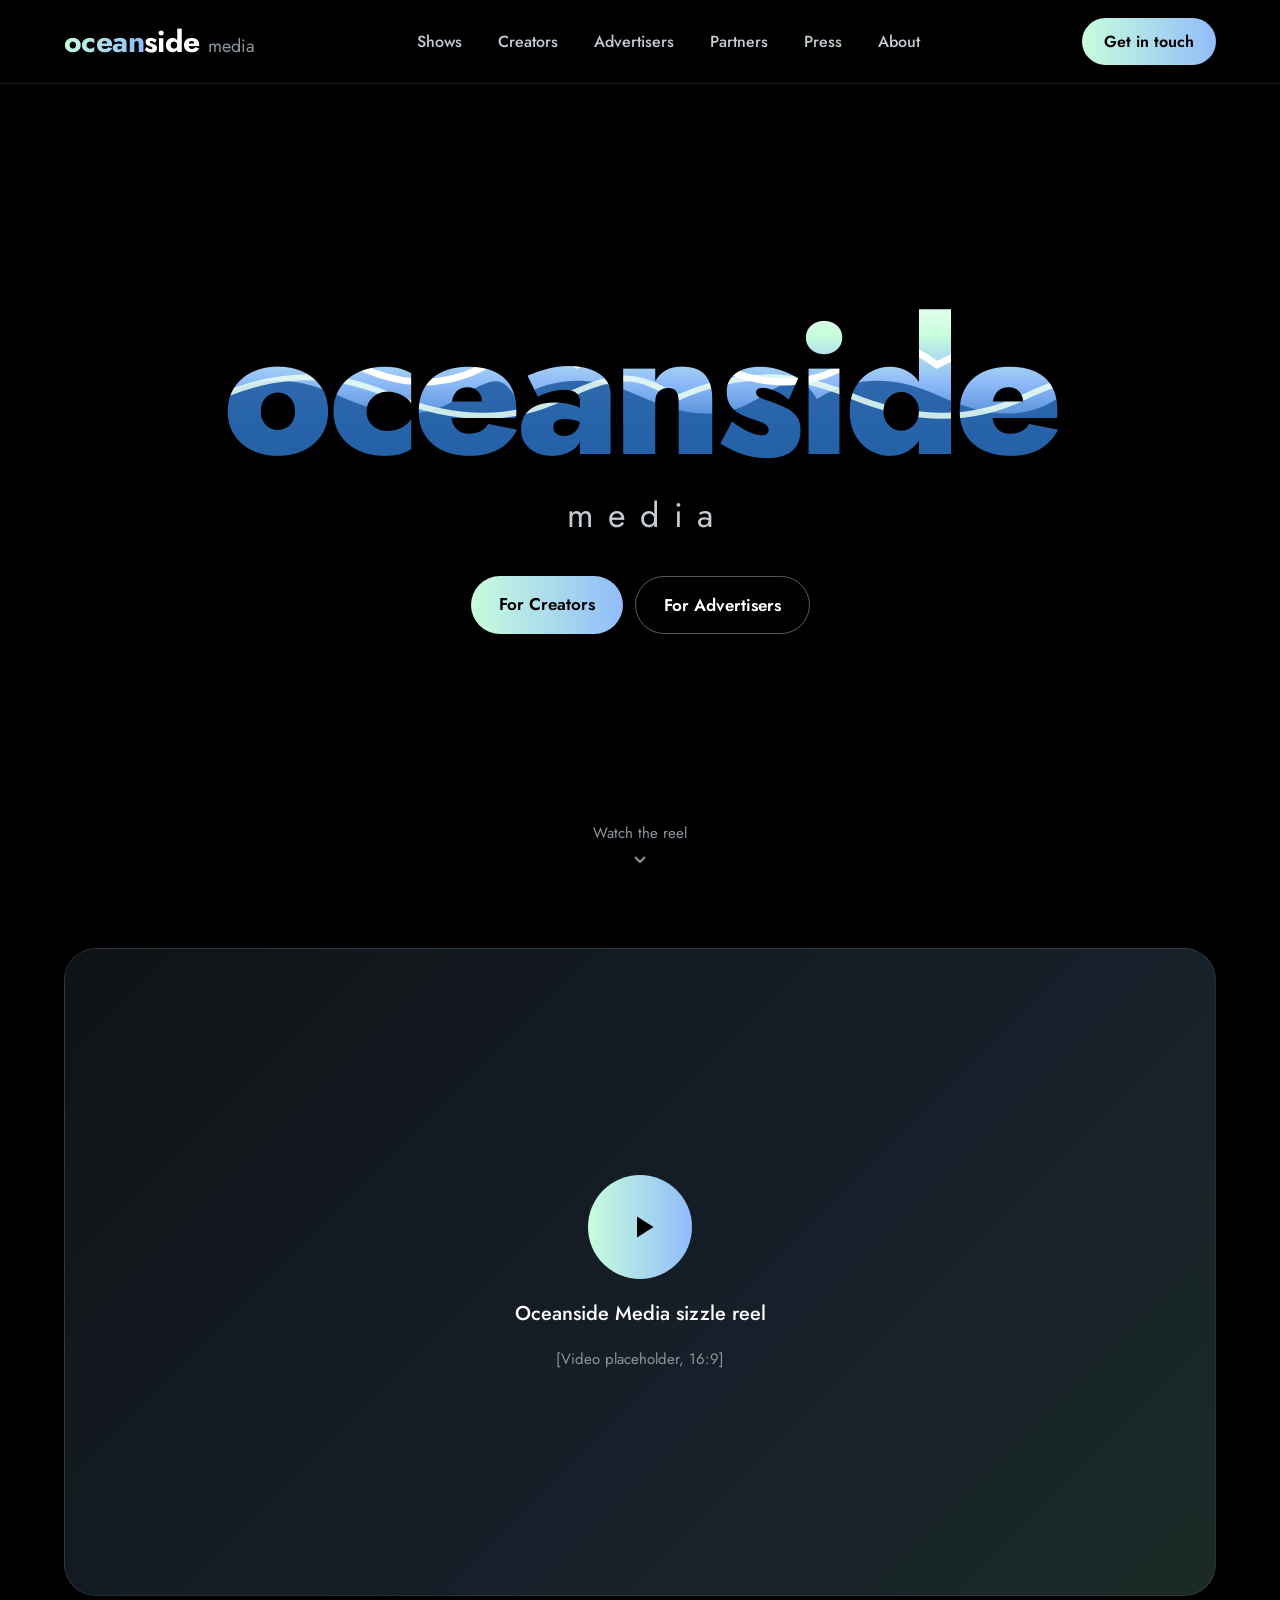
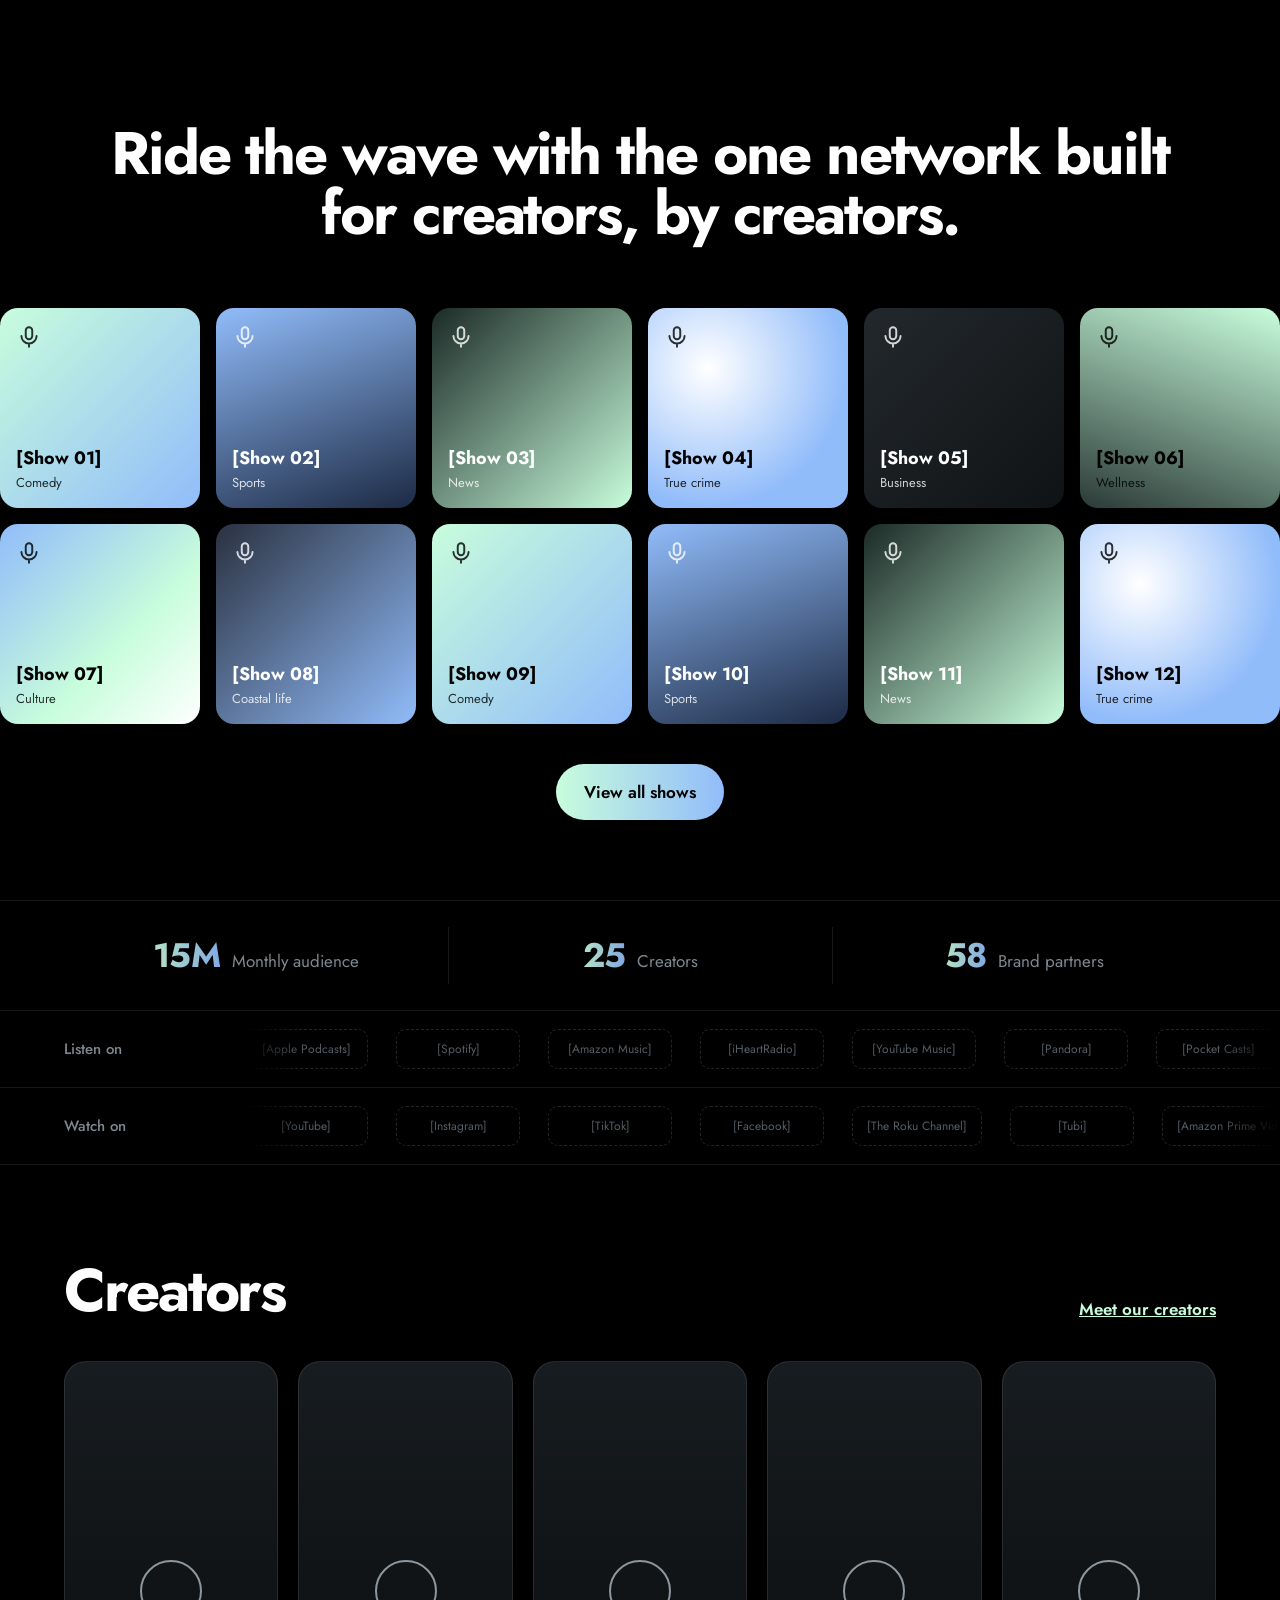
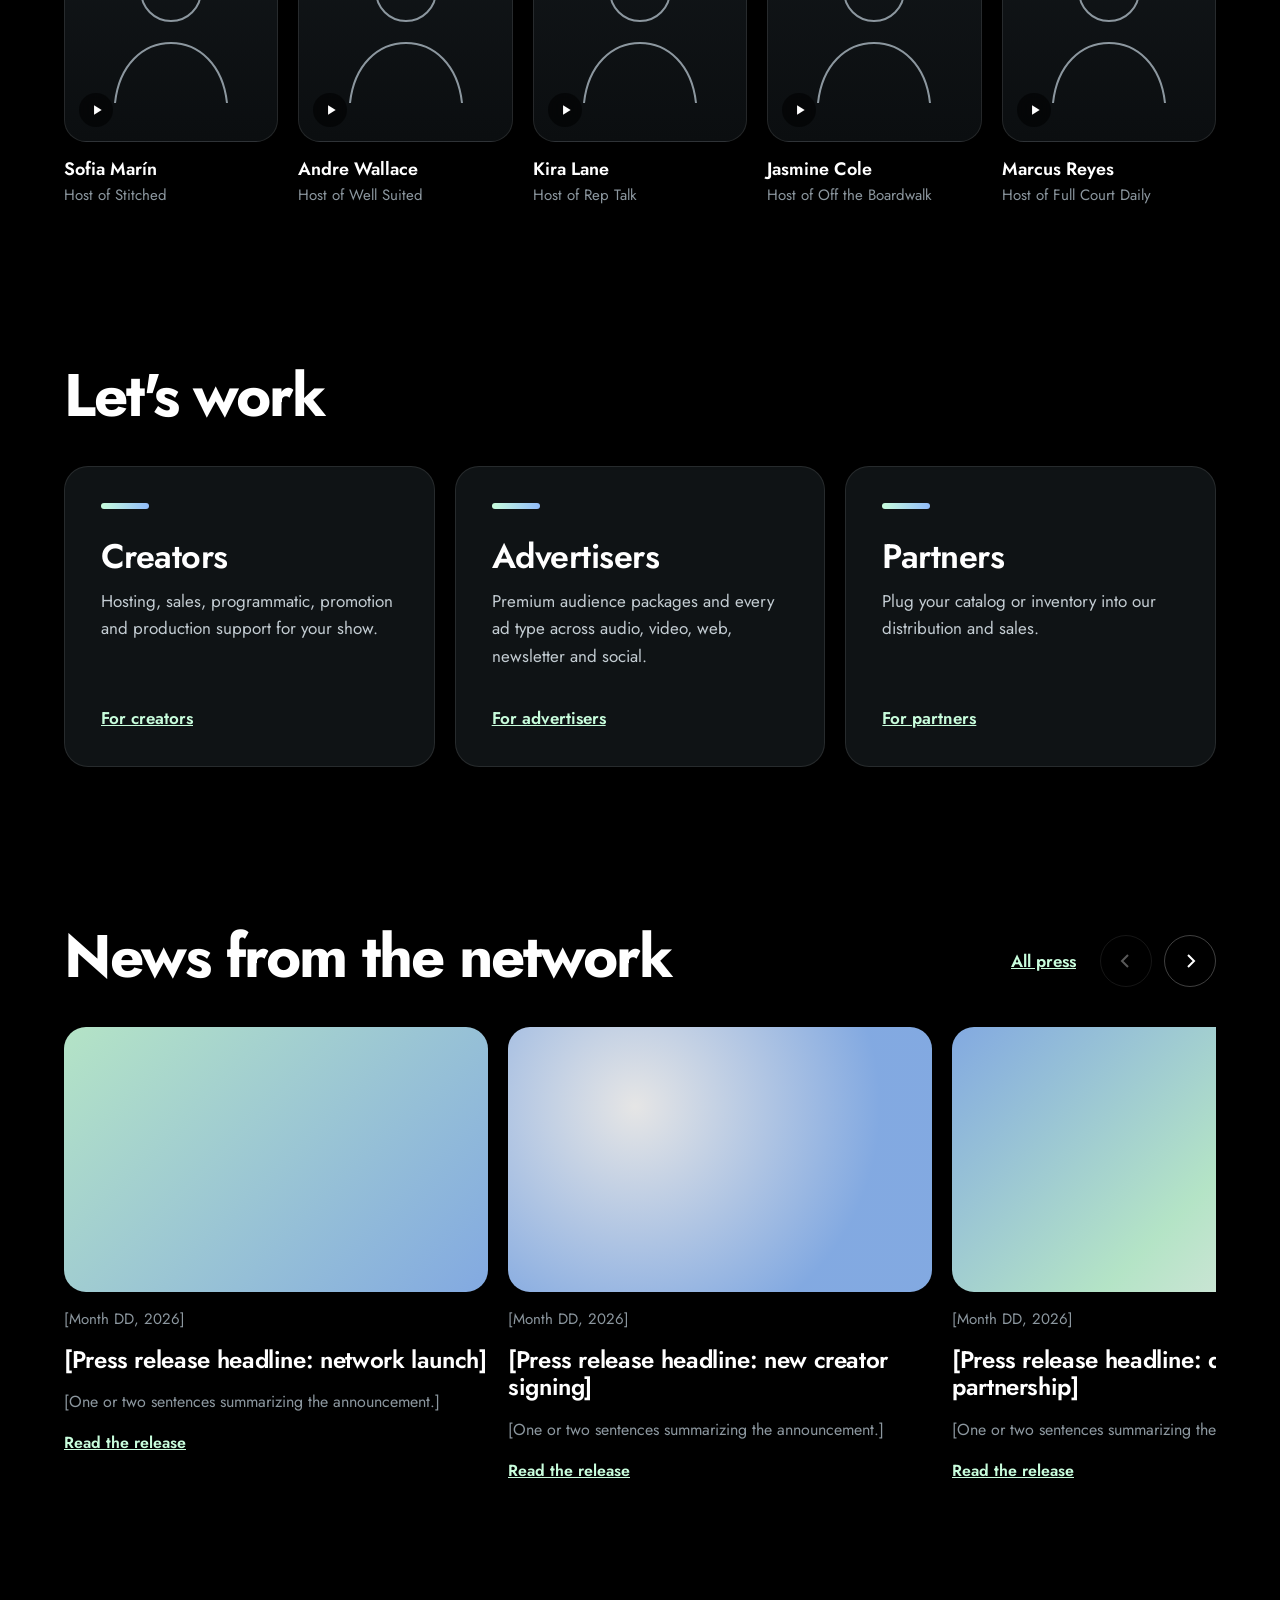
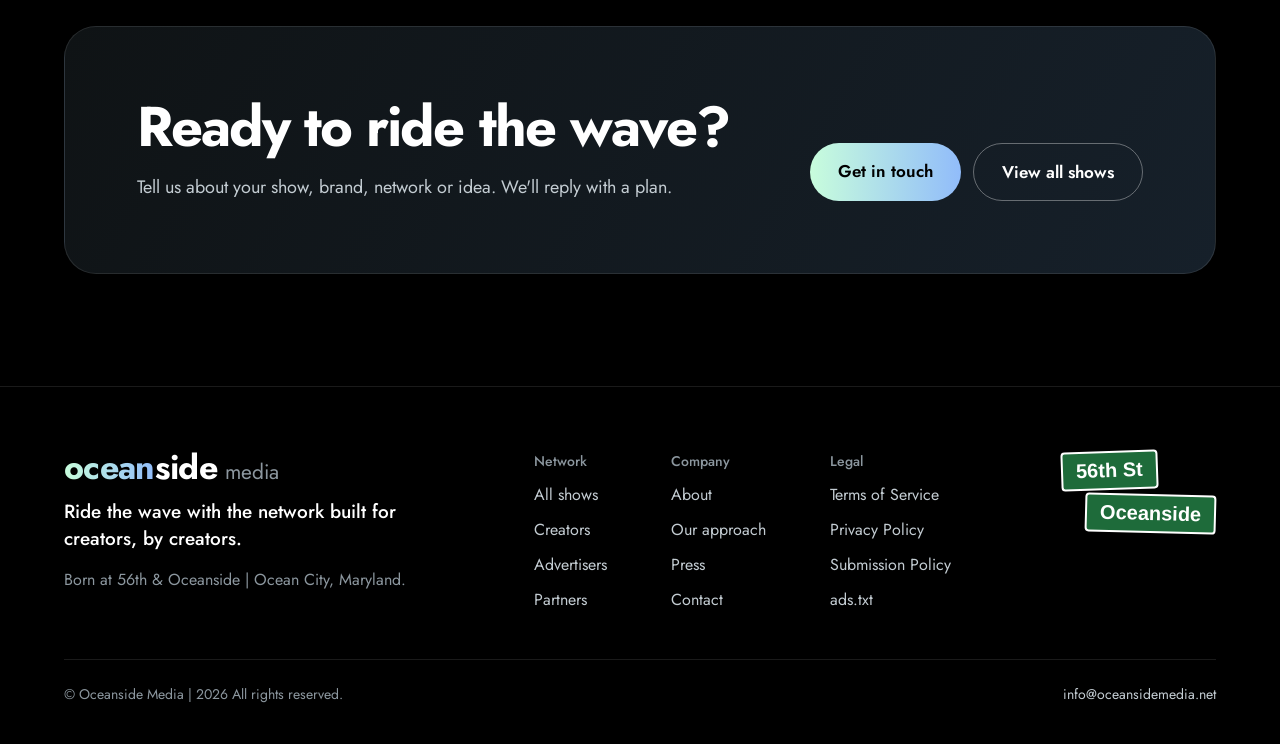
==== index.html @ 94417718 "Update index.html" ====
<!doctype html>
<html lang="en">
<head>
<meta charset="utf-8">
<meta name="viewport" content="width=device-width, initial-scale=1, viewport-fit=cover">
<title>Oceanside Media</title>
<meta name="description" content="Ride the wave with the network built for creators, by creators. Podcast and video hosting, monetization, distribution and advertising.">
<meta property="og:title" content="Oceanside Media">
<meta property="og:description" content="Ride the wave with the network built for creators, by creators. Podcast and video hosting, monetization, distribution and advertising.">
<meta property="og:type" content="website">
<meta name="theme-color" content="#000000">
<link rel="icon" href="favicon.ico" sizes="any">
<link rel="icon" href="favicon.svg" type="image/svg+xml">
<link rel="apple-touch-icon" href="apple-touch-icon.png">
<link rel="preconnect" href="https://fonts.googleapis.com">
<link rel="preconnect" href="https://fonts.gstatic.com" crossorigin>
<link rel="stylesheet" href="https://fonts.googleapis.com/css2?family=Jost:wght@400;500;600;700;800&amp;display=swap">
<link rel="stylesheet" href="styles.css">
</head>
<body>
<div class="page">
<header class="navbar" style="height: 84px; flex-shrink: 0; box-sizing: border-box; padding: 0 64px; display: flex; align-items: center; justify-content: space-between; border-bottom: 1px solid rgba(255,255,255,0.10); background: #000000;">
<a href="index.html" aria-label="Oceanside Media home" style="text-decoration: none; display: inline-flex; align-items: baseline; font-family: 'Jost', 'Futura', 'Century Gothic', 'Avenir Next', sans-serif; font-weight: 700; font-size: 30px; letter-spacing: -0.02em; line-height: 1;"><span style="background: linear-gradient(90deg, #C8FDDC, #91BCFA); -webkit-background-clip: text; background-clip: text; color: transparent;">ocean</span><span style="color: #FFFFFF;">side</span><span style="font-weight: 400; color: #8C979F; margin-left: 8px; font-size: 18px; letter-spacing: 0;">media</span></a>
<nav aria-label="Main" class="navlinks" style="display: flex; align-items: center; gap: 4px;">
<a href="shows.html" style="color: #C3CCD2; background: transparent; text-decoration: none; font-size: 16px; font-weight: 500; padding: 10px 16px; border-radius: 999px;">Shows</a>
<a href="creators.html" style="color: #C3CCD2; background: transparent; text-decoration: none; font-size: 16px; font-weight: 500; padding: 10px 16px; border-radius: 999px;">Creators</a>
<a href="advertisers.html" style="color: #C3CCD2; background: transparent; text-decoration: none; font-size: 16px; font-weight: 500; padding: 10px 16px; border-radius: 999px;">Advertisers</a>
<a href="partners.html" style="color: #C3CCD2; background: transparent; text-decoration: none; font-size: 16px; font-weight: 500; padding: 10px 16px; border-radius: 999px;">Partners</a>
<a href="press.html" style="color: #C3CCD2; background: transparent; text-decoration: none; font-size: 16px; font-weight: 500; padding: 10px 16px; border-radius: 999px;">Press</a>
<a href="about.html" style="color: #C3CCD2; background: transparent; text-decoration: none; font-size: 16px; font-weight: 500; padding: 10px 16px; border-radius: 999px;">About</a>
</nav>
<a href="contact.html" style="background: linear-gradient(90deg, #C8FDDC, #91BCFA); color: #000000; text-decoration: none; font-weight: 600; font-size: 16px; padding: 12px 22px; border-radius: 999px;">Get in touch</a>
</header>
<section class="hero s" style="height: 816px; box-sizing: border-box; padding: 0 64px 48px; display: flex; flex-direction: column; align-items: center; justify-content: center; gap: 44px; text-align: center; position: relative; overflow: hidden; flex-shrink: 0; background: #000000;">
<h1 class="h1c" style="margin: 0; display: flex; flex-direction: column; align-items: center; gap: 12px; font-family: 'Jost', 'Futura', 'Century Gothic', 'Avenir Next', sans-serif; line-height: 0.9;">
<span class="wm-wrap"><span class="wm-fill" aria-hidden="true"></span><video class="wm-video" src="waves.mp4" autoplay muted loop playsinline aria-hidden="true"></video><span class="heromark wm-knock" style="font-weight: 800; font-size: 210px; letter-spacing: -0.035em; line-height: 0.95; padding: 0 0.03em 0.06em;">oceanside</span></span>
<span class="herosub" style="font-weight: 400; font-size: 34px; letter-spacing: 0.42em; color: #C3CCD2; margin-right: -0.42em;">media</span></h1>
<div style="display: flex; gap: 12px; flex-wrap: wrap; justify-content: center;"><a href="creators.html" style="background: linear-gradient(90deg, #C8FDDC, #91BCFA); color: #000000; text-decoration: none; font-weight: 600; font-size: 17px; padding: 16px 28px; border-radius: 999px; display: inline-block;">For Creators</a><a href="advertisers.html" style="background: transparent; color: #FFFFFF; border: 1px solid rgba(255,255,255,0.35); text-decoration: none; font-weight: 600; font-size: 17px; padding: 16px 28px; border-radius: 999px; display: inline-block;">For Advertisers</a></div>
<a href="#reel" style="position: absolute; bottom: 32px; left: 50%; transform: translateX(-50%); color: #8C979F; text-decoration: none; font-size: 15px; display: flex; flex-direction: column; align-items: center; gap: 6px;">Watch the reel<svg width="18" height="18" viewBox="0 0 18 18" fill="none" aria-hidden="true"><path d="M4 7l5 5 5-5" stroke="currentColor" stroke-width="2"></path></svg></a>
</section>
<section class="s" id="reel" style="padding: 48px 64px 96px; flex-shrink: 0;">
<div aria-label="Sizzle reel video placeholder" style="aspect-ratio: 16 / 9; border-radius: 32px; background: linear-gradient(135deg, #0F1315, #16202A 60%, #1B2A26); border: 1px solid rgba(255,255,255,0.10); display: flex; flex-direction: column; align-items: center; justify-content: center; gap: 20px; position: relative; overflow: hidden;">
<div style="width: 104px; height: 104px; border-radius: 50%; background: linear-gradient(90deg, #C8FDDC, #91BCFA); display: flex; align-items: center; justify-content: center; padding-left: 6px; box-sizing: border-box;"><svg width="36" height="36" viewBox="0 0 24 24" aria-hidden="true"><path d="M8 5v14l11-7z" fill="#000000"></path></svg></div>
<span style="font-size: 20px; font-weight: 500; color: #FFFFFF;">Oceanside Media sizzle reel</span><span style="font-size: 15px; color: #8C979F;">[Video placeholder, 16:9]</span>
<video id="reel-video" src="sizzle.mp4" poster="sizzle-poster.jpg" controls playsinline preload="metadata" aria-label="Oceanside Media sizzle reel" style="position: absolute; inset: 0; width: 100%; height: 100%; object-fit: cover; background: #000000; opacity: 0; pointer-events: none; transition: opacity .4s ease;"></video></div></section>
<section class="s" style="padding: 32px 64px 64px; display: flex; flex-direction: column; gap: 48px; flex-shrink: 0;">
<div style="display: flex; justify-content: center; text-align: center;"><h2 class="h2c" style="margin: 0; font-family: 'Jost', 'Futura', 'Century Gothic', 'Avenir Next', sans-serif; font-weight: 700; font-size: 60px; line-height: 1; letter-spacing: -0.035em; color: #FFFFFF; max-width: 1100px;">Ride the wave with the one network built for creators, by creators.</h2></div>
</section>
<section class="s" style="padding: 0 0 80px; flex-shrink: 0; display: flex; flex-direction: column; gap: 40px;">
<div aria-label="Podcast artwork from shows on the network (placeholders)" style="display: flex; flex-direction: column; gap: 16px;"><div class="om-marquee" style="overflow: hidden;"><div class="om-track" style="display: flex; width: max-content;"><div style="display: flex;"><div style="width: 200px; height: 200px; flex-shrink: 0; margin-right: 16px; border-radius: 18px; background: linear-gradient(135deg, #C8FDDC, #91BCFA); display: flex; flex-direction: column; justify-content: space-between; padding: 16px; box-sizing: border-box; color: #000000;"><div style="opacity: 0.8;"><svg width="26" height="26" viewBox="0 0 24 24" fill="none" aria-hidden="true"><rect x="9" y="3" width="6" height="11" rx="3" stroke="currentColor" stroke-width="1.8"></rect><path d="M5 11a7 7 0 0 0 14 0M12 18v3" stroke="currentColor" stroke-width="1.8" stroke-linecap="round"></path></svg></div><div style="display: flex; flex-direction: column; gap: 2px;"><span style="font-weight: 700; font-size: 18px;">[Show 01]</span><span style="font-size: 13px; opacity: 0.8;">Comedy</span></div></div><div style="width: 200px; height: 200px; flex-shrink: 0; margin-right: 16px; border-radius: 18px; background: linear-gradient(160deg, #91BCFA, #1C2A44); display: flex; flex-direction: column; justify-content: space-between; padding: 16px; box-sizing: border-box; color: #FFFFFF;"><div style="opacity: 0.8;"><svg width="26" height="26" viewBox="0 0 24 24" fill="none" aria-hidden="true"><rect x="9" y="3" width="6" height="11" rx="3" stroke="currentColor" stroke-width="1.8"></rect><path d="M5 11a7 7 0 0 0 14 0M12 18v3" stroke="currentColor" stroke-width="1.8" stroke-linecap="round"></path></svg></div><div style="display: flex; flex-direction: column; gap: 2px;"><span style="font-weight: 700; font-size: 18px;">[Show 02]</span><span style="font-size: 13px; opacity: 0.8;">Sports</span></div></div><div style="width: 200px; height: 200px; flex-shrink: 0; margin-right: 16px; border-radius: 18px; background: linear-gradient(135deg, #1B2A26, #C8FDDC); display: flex; flex-direction: column; justify-content: space-between; padding: 16px; box-sizing: border-box; color: #FFFFFF;"><div style="opacity: 0.8;"><svg width="26" height="26" viewBox="0 0 24 24" fill="none" aria-hidden="true"><rect x="9" y="3" width="6" height="11" rx="3" stroke="currentColor" stroke-width="1.8"></rect><path d="M5 11a7 7 0 0 0 14 0M12 18v3" stroke="currentColor" stroke-width="1.8" stroke-linecap="round"></path></svg></div><div style="display: flex; flex-direction: column; gap: 2px;"><span style="font-weight: 700; font-size: 18px;">[Show 03]</span><span style="font-size: 13px; opacity: 0.8;">News</span></div></div><div style="width: 200px; height: 200px; flex-shrink: 0; margin-right: 16px; border-radius: 18px; background: radial-gradient(circle at 30% 30%, #FFFFFF, #91BCFA 70%); display: flex; flex-direction: column; justify-content: space-between; padding: 16px; box-sizing: border-box; color: #000000;"><div style="opacity: 0.8;"><svg width="26" height="26" viewBox="0 0 24 24" fill="none" aria-hidden="true"><rect x="9" y="3" width="6" height="11" rx="3" stroke="currentColor" stroke-width="1.8"></rect><path d="M5 11a7 7 0 0 0 14 0M12 18v3" stroke="currentColor" stroke-width="1.8" stroke-linecap="round"></path></svg></div><div style="display: flex; flex-direction: column; gap: 2px;"><span style="font-weight: 700; font-size: 18px;">[Show 04]</span><span style="font-size: 13px; opacity: 0.8;">True crime</span></div></div><div style="width: 200px; height: 200px; flex-shrink: 0; margin-right: 16px; border-radius: 18px; background: linear-gradient(135deg, #23282D, #0F1315); display: flex; flex-direction: column; justify-content: space-between; padding: 16px; box-sizing: border-box; color: #FFFFFF;"><div style="opacity: 0.8;"><svg width="26" height="26" viewBox="0 0 24 24" fill="none" aria-hidden="true"><rect x="9" y="3" width="6" height="11" rx="3" stroke="currentColor" stroke-width="1.8"></rect><path d="M5 11a7 7 0 0 0 14 0M12 18v3" stroke="currentColor" stroke-width="1.8" stroke-linecap="round"></path></svg></div><div style="display: flex; flex-direction: column; gap: 2px;"><span style="font-weight: 700; font-size: 18px;">[Show 05]</span><span style="font-size: 13px; opacity: 0.8;">Business</span></div></div><div style="width: 200px; height: 200px; flex-shrink: 0; margin-right: 16px; border-radius: 18px; background: linear-gradient(200deg, #C8FDDC, #2B3A37); display: flex; flex-direction: column; justify-content: space-between; padding: 16px; box-sizing: border-box; color: #000000;"><div style="opacity: 0.8;"><svg width="26" height="26" viewBox="0 0 24 24" fill="none" aria-hidden="true"><rect x="9" y="3" width="6" height="11" rx="3" stroke="currentColor" stroke-width="1.8"></rect><path d="M5 11a7 7 0 0 0 14 0M12 18v3" stroke="currentColor" stroke-width="1.8" stroke-linecap="round"></path></svg></div><div style="display: flex; flex-direction: column; gap: 2px;"><span style="font-weight: 700; font-size: 18px;">[Show 06]</span><span style="font-size: 13px; opacity: 0.8;">Wellness</span></div></div><div style="width: 200px; height: 200px; flex-shrink: 0; margin-right: 16px; border-radius: 18px; background: linear-gradient(135deg, #91BCFA, #C8FDDC 60%, #FFFFFF); display: flex; flex-direction: column; justify-content: space-between; padding: 16px; box-sizing: border-box; color: #000000;"><div style="opacity: 0.8;"><svg width="26" height="26" viewBox="0 0 24 24" fill="none" aria-hidden="true"><rect x="9" y="3" width="6" height="11" rx="3" stroke="currentColor" stroke-width="1.8"></rect><path d="M5 11a7 7 0 0 0 14 0M12 18v3" stroke="currentColor" stroke-width="1.8" stroke-linecap="round"></path></svg></div><div style="display: flex; flex-direction: column; gap: 2px;"><span style="font-weight: 700; font-size: 18px;">[Show 07]</span><span style="font-size: 13px; opacity: 0.8;">Culture</span></div></div><div style="width: 200px; height: 200px; flex-shrink: 0; margin-right: 16px; border-radius: 18px; background: linear-gradient(135deg, #2A3140, #91BCFA); display: flex; flex-direction: column; justify-content: space-between; padding: 16px; box-sizing: border-box; color: #FFFFFF;"><div style="opacity: 0.8;"><svg width="26" height="26" viewBox="0 0 24 24" fill="none" aria-hidden="true"><rect x="9" y="3" width="6" height="11" rx="3" stroke="currentColor" stroke-width="1.8"></rect><path d="M5 11a7 7 0 0 0 14 0M12 18v3" stroke="currentColor" stroke-width="1.8" stroke-linecap="round"></path></svg></div><div style="display: flex; flex-direction: column; gap: 2px;"><span style="font-weight: 700; font-size: 18px;">[Show 08]</span><span style="font-size: 13px; opacity: 0.8;">Coastal life</span></div></div><div style="width: 200px; height: 200px; flex-shrink: 0; margin-right: 16px; border-radius: 18px; background: linear-gradient(135deg, #C8FDDC, #91BCFA); display: flex; flex-direction: column; justify-content: space-between; padding: 16px; box-sizing: border-box; color: #000000;"><div style="opacity: 0.8;"><svg width="26" height="26" viewBox="0 0 24 24" fill="none" aria-hidden="true"><rect x="9" y="3" width="6" height="11" rx="3" stroke="currentColor" stroke-width="1.8"></rect><path d="M5 11a7 7 0 0 0 14 0M12 18v3" stroke="currentColor" stroke-width="1.8" stroke-linecap="round"></path></svg></div><div style="display: flex; flex-direction: column; gap: 2px;"><span style="font-weight: 700; font-size: 18px;">[Show 09]</span><span style="font-size: 13px; opacity: 0.8;">Comedy</span></div></div><div style="width: 200px; height: 200px; flex-shrink: 0; margin-right: 16px; border-radius: 18px; background: linear-gradient(160deg, #91BCFA, #1C2A44); display: flex; flex-direction: column; justify-content: space-between; padding: 16px; box-sizing: border-box; color: #FFFFFF;"><div style="opacity: 0.8;"><svg width="26" height="26" viewBox="0 0 24 24" fill="none" aria-hidden="true"><rect x="9" y="3" width="6" height="11" rx="3" stroke="currentColor" stroke-width="1.8"></rect><path d="M5 11a7 7 0 0 0 14 0M12 18v3" stroke="currentColor" stroke-width="1.8" stroke-linecap="round"></path></svg></div><div style="display: flex; flex-direction: column; gap: 2px;"><span style="font-weight: 700; font-size: 18px;">[Show 10]</span><span style="font-size: 13px; opacity: 0.8;">Sports</span></div></div><div style="width: 200px; height: 200px; flex-shrink: 0; margin-right: 16px; border-radius: 18px; background: linear-gradient(135deg, #1B2A26, #C8FDDC); display: flex; flex-direction: column; justify-content: space-between; padding: 16px; box-sizing: border-box; color: #FFFFFF;"><div style="opacity: 0.8;"><svg width="26" height="26" viewBox="0 0 24 24" fill="none" aria-hidden="true"><rect x="9" y="3" width="6" height="11" rx="3" stroke="currentColor" stroke-width="1.8"></rect><path d="M5 11a7 7 0 0 0 14 0M12 18v3" stroke="currentColor" stroke-width="1.8" stroke-linecap="round"></path></svg></div><div style="display: flex; flex-direction: column; gap: 2px;"><span style="font-weight: 700; font-size: 18px;">[Show 11]</span><span style="font-size: 13px; opacity: 0.8;">News</span></div></div><div style="width: 200px; height: 200px; flex-shrink: 0; margin-right: 16px; border-radius: 18px; background: radial-gradient(circle at 30% 30%, #FFFFFF, #91BCFA 70%); display: flex; flex-direction: column; justify-content: space-between; padding: 16px; box-sizing: border-box; color: #000000;"><div style="opacity: 0.8;"><svg width="26" height="26" viewBox="0 0 24 24" fill="none" aria-hidden="true"><rect x="9" y="3" width="6" height="11" rx="3" stroke="currentColor" stroke-width="1.8"></rect><path d="M5 11a7 7 0 0 0 14 0M12 18v3" stroke="currentColor" stroke-width="1.8" stroke-linecap="round"></path></svg></div><div style="display: flex; flex-direction: column; gap: 2px;"><span style="font-weight: 700; font-size: 18px;">[Show 12]</span><span style="font-size: 13px; opacity: 0.8;">True crime</span></div></div></div><div aria-hidden="true" style="display: flex;"><div style="width: 200px; height: 200px; flex-shrink: 0; margin-right: 16px; border-radius: 18px; background: linear-gradient(135deg, #C8FDDC, #91BCFA); display: flex; flex-direction: column; justify-content: space-between; padding: 16px; box-sizing: border-box; color: #000000;"><div style="opacity: 0.8;"><svg width="26" height="26" viewBox="0 0 24 24" fill="none" aria-hidden="true"><rect x="9" y="3" width="6" height="11" rx="3" stroke="currentColor" stroke-width="1.8"></rect><path d="M5 11a7 7 0 0 0 14 0M12 18v3" stroke="currentColor" stroke-width="1.8" stroke-linecap="round"></path></svg></div><div style="display: flex; flex-direction: column; gap: 2px;"><span style="font-weight: 700; font-size: 18px;">[Show 01]</span><span style="font-size: 13px; opacity: 0.8;">Comedy</span></div></div><div style="width: 200px; height: 200px; flex-shrink: 0; margin-right: 16px; border-radius: 18px; background: linear-gradient(160deg, #91BCFA, #1C2A44); display: flex; flex-direction: column; justify-content: space-between; padding: 16px; box-sizing: border-box; color: #FFFFFF;"><div style="opacity: 0.8;"><svg width="26" height="26" viewBox="0 0 24 24" fill="none" aria-hidden="true"><rect x="9" y="3" width="6" height="11" rx="3" stroke="currentColor" stroke-width="1.8"></rect><path d="M5 11a7 7 0 0 0 14 0M12 18v3" stroke="currentColor" stroke-width="1.8" stroke-linecap="round"></path></svg></div><div style="display: flex; flex-direction: column; gap: 2px;"><span style="font-weight: 700; font-size: 18px;">[Show 02]</span><span style="font-size: 13px; opacity: 0.8;">Sports</span></div></div><div style="width: 200px; height: 200px; flex-shrink: 0; margin-right: 16px; border-radius: 18px; background: linear-gradient(135deg, #1B2A26, #C8FDDC); display: flex; flex-direction: column; justify-content: space-between; padding: 16px; box-sizing: border-box; color: #FFFFFF;"><div style="opacity: 0.8;"><svg width="26" height="26" viewBox="0 0 24 24" fill="none" aria-hidden="true"><rect x="9" y="3" width="6" height="11" rx="3" stroke="currentColor" stroke-width="1.8"></rect><path d="M5 11a7 7 0 0 0 14 0M12 18v3" stroke="currentColor" stroke-width="1.8" stroke-linecap="round"></path></svg></div><div style="display: flex; flex-direction: column; gap: 2px;"><span style="font-weight: 700; font-size: 18px;">[Show 03]</span><span style="font-size: 13px; opacity: 0.8;">News</span></div></div><div style="width: 200px; height: 200px; flex-shrink: 0; margin-right: 16px; border-radius: 18px; background: radial-gradient(circle at 30% 30%, #FFFFFF, #91BCFA 70%); display: flex; flex-direction: column; justify-content: space-between; padding: 16px; box-sizing: border-box; color: #000000;"><div style="opacity: 0.8;"><svg width="26" height="26" viewBox="0 0 24 24" fill="none" aria-hidden="true"><rect x="9" y="3" width="6" height="11" rx="3" stroke="currentColor" stroke-width="1.8"></rect><path d="M5 11a7 7 0 0 0 14 0M12 18v3" stroke="currentColor" stroke-width="1.8" stroke-linecap="round"></path></svg></div><div style="display: flex; flex-direction: column; gap: 2px;"><span style="font-weight: 700; font-size: 18px;">[Show 04]</span><span style="font-size: 13px; opacity: 0.8;">True crime</span></div></div><div style="width: 200px; height: 200px; flex-shrink: 0; margin-right: 16px; border-radius: 18px; background: linear-gradient(135deg, #23282D, #0F1315); display: flex; flex-direction: column; justify-content: space-between; padding: 16px; box-sizing: border-box; color: #FFFFFF;"><div style="opacity: 0.8;"><svg width="26" height="26" viewBox="0 0 24 24" fill="none" aria-hidden="true"><rect x="9" y="3" width="6" height="11" rx="3" stroke="currentColor" stroke-width="1.8"></rect><path d="M5 11a7 7 0 0 0 14 0M12 18v3" stroke="currentColor" stroke-width="1.8" stroke-linecap="round"></path></svg></div><div style="display: flex; flex-direction: column; gap: 2px;"><span style="font-weight: 700; font-size: 18px;">[Show 05]</span><span style="font-size: 13px; opacity: 0.8;">Business</span></div></div><div style="width: 200px; height: 200px; flex-shrink: 0; margin-right: 16px; border-radius: 18px; background: linear-gradient(200deg, #C8FDDC, #2B3A37); display: flex; flex-direction: column; justify-content: space-between; padding: 16px; box-sizing: border-box; color: #000000;"><div style="opacity: 0.8;"><svg width="26" height="26" viewBox="0 0 24 24" fill="none" aria-hidden="true"><rect x="9" y="3" width="6" height="11" rx="3" stroke="currentColor" stroke-width="1.8"></rect><path d="M5 11a7 7 0 0 0 14 0M12 18v3" stroke="currentColor" stroke-width="1.8" stroke-linecap="round"></path></svg></div><div style="display: flex; flex-direction: column; gap: 2px;"><span style="font-weight: 700; font-size: 18px;">[Show 06]</span><span style="font-size: 13px; opacity: 0.8;">Wellness</span></div></div><div style="width: 200px; height: 200px; flex-shrink: 0; margin-right: 16px; border-radius: 18px; background: linear-gradient(135deg, #91BCFA, #C8FDDC 60%, #FFFFFF); display: flex; flex-direction: column; justify-content: space-between; padding: 16px; box-sizing: border-box; color: #000000;"><div style="opacity: 0.8;"><svg width="26" height="26" viewBox="0 0 24 24" fill="none" aria-hidden="true"><rect x="9" y="3" width="6" height="11" rx="3" stroke="currentColor" stroke-width="1.8"></rect><path d="M5 11a7 7 0 0 0 14 0M12 18v3" stroke="currentColor" stroke-width="1.8" stroke-linecap="round"></path></svg></div><div style="display: flex; flex-direction: column; gap: 2px;"><span style="font-weight: 700; font-size: 18px;">[Show 07]</span><span style="font-size: 13px; opacity: 0.8;">Culture</span></div></div><div style="width: 200px; height: 200px; flex-shrink: 0; margin-right: 16px; border-radius: 18px; background: linear-gradient(135deg, #2A3140, #91BCFA); display: flex; flex-direction: column; justify-content: space-between; padding: 16px; box-sizing: border-box; color: #FFFFFF;"><div style="opacity: 0.8;"><svg width="26" height="26" viewBox="0 0 24 24" fill="none" aria-hidden="true"><rect x="9" y="3" width="6" height="11" rx="3" stroke="currentColor" stroke-width="1.8"></rect><path d="M5 11a7 7 0 0 0 14 0M12 18v3" stroke="currentColor" stroke-width="1.8" stroke-linecap="round"></path></svg></div><div style="display: flex; flex-direction: column; gap: 2px;"><span style="font-weight: 700; font-size: 18px;">[Show 08]</span><span style="font-size: 13px; opacity: 0.8;">Coastal life</span></div></div><div style="width: 200px; height: 200px; flex-shrink: 0; margin-right: 16px; border-radius: 18px; background: linear-gradient(135deg, #C8FDDC, #91BCFA); display: flex; flex-direction: column; justify-content: space-between; padding: 16px; box-sizing: border-box; color: #000000;"><div style="opacity: 0.8;"><svg width="26" height="26" viewBox="0 0 24 24" fill="none" aria-hidden="true"><rect x="9" y="3" width="6" height="11" rx="3" stroke="currentColor" stroke-width="1.8"></rect><path d="M5 11a7 7 0 0 0 14 0M12 18v3" stroke="currentColor" stroke-width="1.8" stroke-linecap="round"></path></svg></div><div style="display: flex; flex-direction: column; gap: 2px;"><span style="font-weight: 700; font-size: 18px;">[Show 09]</span><span style="font-size: 13px; opacity: 0.8;">Comedy</span></div></div><div style="width: 200px; height: 200px; flex-shrink: 0; margin-right: 16px; border-radius: 18px; background: linear-gradient(160deg, #91BCFA, #1C2A44); display: flex; flex-direction: column; justify-content: space-between; padding: 16px; box-sizing: border-box; color: #FFFFFF;"><div style="opacity: 0.8;"><svg width="26" height="26" viewBox="0 0 24 24" fill="none" aria-hidden="true"><rect x="9" y="3" width="6" height="11" rx="3" stroke="currentColor" stroke-width="1.8"></rect><path d="M5 11a7 7 0 0 0 14 0M12 18v3" stroke="currentColor" stroke-width="1.8" stroke-linecap="round"></path></svg></div><div style="display: flex; flex-direction: column; gap: 2px;"><span style="font-weight: 700; font-size: 18px;">[Show 10]</span><span style="font-size: 13px; opacity: 0.8;">Sports</span></div></div><div style="width: 200px; height: 200px; flex-shrink: 0; margin-right: 16px; border-radius: 18px; background: linear-gradient(135deg, #1B2A26, #C8FDDC); display: flex; flex-direction: column; justify-content: space-between; padding: 16px; box-sizing: border-box; color: #FFFFFF;"><div style="opacity: 0.8;"><svg width="26" height="26" viewBox="0 0 24 24" fill="none" aria-hidden="true"><rect x="9" y="3" width="6" height="11" rx="3" stroke="currentColor" stroke-width="1.8"></rect><path d="M5 11a7 7 0 0 0 14 0M12 18v3" stroke="currentColor" stroke-width="1.8" stroke-linecap="round"></path></svg></div><div style="display: flex; flex-direction: column; gap: 2px;"><span style="font-weight: 700; font-size: 18px;">[Show 11]</span><span style="font-size: 13px; opacity: 0.8;">News</span></div></div><div style="width: 200px; height: 200px; flex-shrink: 0; margin-right: 16px; border-radius: 18px; background: radial-gradient(circle at 30% 30%, #FFFFFF, #91BCFA 70%); display: flex; flex-direction: column; justify-content: space-between; padding: 16px; box-sizing: border-box; color: #000000;"><div style="opacity: 0.8;"><svg width="26" height="26" viewBox="0 0 24 24" fill="none" aria-hidden="true"><rect x="9" y="3" width="6" height="11" rx="3" stroke="currentColor" stroke-width="1.8"></rect><path d="M5 11a7 7 0 0 0 14 0M12 18v3" stroke="currentColor" stroke-width="1.8" stroke-linecap="round"></path></svg></div><div style="display: flex; flex-direction: column; gap: 2px;"><span style="font-weight: 700; font-size: 18px;">[Show 12]</span><span style="font-size: 13px; opacity: 0.8;">True crime</span></div></div></div></div></div><div class="om-marquee" style="overflow: hidden;"><div class="om-track om-rev" style="display: flex; width: max-content;"><div style="display: flex;"><div style="width: 200px; height: 200px; flex-shrink: 0; margin-right: 16px; border-radius: 18px; background: linear-gradient(135deg, #91BCFA, #C8FDDC 60%, #FFFFFF); display: flex; flex-direction: column; justify-content: space-between; padding: 16px; box-sizing: border-box; color: #000000;"><div style="opacity: 0.8;"><svg width="26" height="26" viewBox="0 0 24 24" fill="none" aria-hidden="true"><rect x="9" y="3" width="6" height="11" rx="3" stroke="currentColor" stroke-width="1.8"></rect><path d="M5 11a7 7 0 0 0 14 0M12 18v3" stroke="currentColor" stroke-width="1.8" stroke-linecap="round"></path></svg></div><div style="display: flex; flex-direction: column; gap: 2px;"><span style="font-weight: 700; font-size: 18px;">[Show 07]</span><span style="font-size: 13px; opacity: 0.8;">Culture</span></div></div><div style="width: 200px; height: 200px; flex-shrink: 0; margin-right: 16px; border-radius: 18px; background: linear-gradient(135deg, #2A3140, #91BCFA); display: flex; flex-direction: column; justify-content: space-between; padding: 16px; box-sizing: border-box; color: #FFFFFF;"><div style="opacity: 0.8;"><svg width="26" height="26" viewBox="0 0 24 24" fill="none" aria-hidden="true"><rect x="9" y="3" width="6" height="11" rx="3" stroke="currentColor" stroke-width="1.8"></rect><path d="M5 11a7 7 0 0 0 14 0M12 18v3" stroke="currentColor" stroke-width="1.8" stroke-linecap="round"></path></svg></div><div style="display: flex; flex-direction: column; gap: 2px;"><span style="font-weight: 700; font-size: 18px;">[Show 08]</span><span style="font-size: 13px; opacity: 0.8;">Coastal life</span></div></div><div style="width: 200px; height: 200px; flex-shrink: 0; margin-right: 16px; border-radius: 18px; background: linear-gradient(135deg, #C8FDDC, #91BCFA); display: flex; flex-direction: column; justify-content: space-between; padding: 16px; box-sizing: border-box; color: #000000;"><div style="opacity: 0.8;"><svg width="26" height="26" viewBox="0 0 24 24" fill="none" aria-hidden="true"><rect x="9" y="3" width="6" height="11" rx="3" stroke="currentColor" stroke-width="1.8"></rect><path d="M5 11a7 7 0 0 0 14 0M12 18v3" stroke="currentColor" stroke-width="1.8" stroke-linecap="round"></path></svg></div><div style="display: flex; flex-direction: column; gap: 2px;"><span style="font-weight: 700; font-size: 18px;">[Show 09]</span><span style="font-size: 13px; opacity: 0.8;">Comedy</span></div></div><div style="width: 200px; height: 200px; flex-shrink: 0; margin-right: 16px; border-radius: 18px; background: linear-gradient(160deg, #91BCFA, #1C2A44); display: flex; flex-direction: column; justify-content: space-between; padding: 16px; box-sizing: border-box; color: #FFFFFF;"><div style="opacity: 0.8;"><svg width="26" height="26" viewBox="0 0 24 24" fill="none" aria-hidden="true"><rect x="9" y="3" width="6" height="11" rx="3" stroke="currentColor" stroke-width="1.8"></rect><path d="M5 11a7 7 0 0 0 14 0M12 18v3" stroke="currentColor" stroke-width="1.8" stroke-linecap="round"></path></svg></div><div style="display: flex; flex-direction: column; gap: 2px;"><span style="font-weight: 700; font-size: 18px;">[Show 10]</span><span style="font-size: 13px; opacity: 0.8;">Sports</span></div></div><div style="width: 200px; height: 200px; flex-shrink: 0; margin-right: 16px; border-radius: 18px; background: linear-gradient(135deg, #1B2A26, #C8FDDC); display: flex; flex-direction: column; justify-content: space-between; padding: 16px; box-sizing: border-box; color: #FFFFFF;"><div style="opacity: 0.8;"><svg width="26" height="26" viewBox="0 0 24 24" fill="none" aria-hidden="true"><rect x="9" y="3" width="6" height="11" rx="3" stroke="currentColor" stroke-width="1.8"></rect><path d="M5 11a7 7 0 0 0 14 0M12 18v3" stroke="currentColor" stroke-width="1.8" stroke-linecap="round"></path></svg></div><div style="display: flex; flex-direction: column; gap: 2px;"><span style="font-weight: 700; font-size: 18px;">[Show 11]</span><span style="font-size: 13px; opacity: 0.8;">News</span></div></div><div style="width: 200px; height: 200px; flex-shrink: 0; margin-right: 16px; border-radius: 18px; background: radial-gradient(circle at 30% 30%, #FFFFFF, #91BCFA 70%); display: flex; flex-direction: column; justify-content: space-between; padding: 16px; box-sizing: border-box; color: #000000;"><div style="opacity: 0.8;"><svg width="26" height="26" viewBox="0 0 24 24" fill="none" aria-hidden="true"><rect x="9" y="3" width="6" height="11" rx="3" stroke="currentColor" stroke-width="1.8"></rect><path d="M5 11a7 7 0 0 0 14 0M12 18v3" stroke="currentColor" stroke-width="1.8" stroke-linecap="round"></path></svg></div><div style="display: flex; flex-direction: column; gap: 2px;"><span style="font-weight: 700; font-size: 18px;">[Show 12]</span><span style="font-size: 13px; opacity: 0.8;">True crime</span></div></div><div style="width: 200px; height: 200px; flex-shrink: 0; margin-right: 16px; border-radius: 18px; background: linear-gradient(135deg, #C8FDDC, #91BCFA); display: flex; flex-direction: column; justify-content: space-between; padding: 16px; box-sizing: border-box; color: #000000;"><div style="opacity: 0.8;"><svg width="26" height="26" viewBox="0 0 24 24" fill="none" aria-hidden="true"><rect x="9" y="3" width="6" height="11" rx="3" stroke="currentColor" stroke-width="1.8"></rect><path d="M5 11a7 7 0 0 0 14 0M12 18v3" stroke="currentColor" stroke-width="1.8" stroke-linecap="round"></path></svg></div><div style="display: flex; flex-direction: column; gap: 2px;"><span style="font-weight: 700; font-size: 18px;">[Show 01]</span><span style="font-size: 13px; opacity: 0.8;">Comedy</span></div></div><div style="width: 200px; height: 200px; flex-shrink: 0; margin-right: 16px; border-radius: 18px; background: linear-gradient(160deg, #91BCFA, #1C2A44); display: flex; flex-direction: column; justify-content: space-between; padding: 16px; box-sizing: border-box; color: #FFFFFF;"><div style="opacity: 0.8;"><svg width="26" height="26" viewBox="0 0 24 24" fill="none" aria-hidden="true"><rect x="9" y="3" width="6" height="11" rx="3" stroke="currentColor" stroke-width="1.8"></rect><path d="M5 11a7 7 0 0 0 14 0M12 18v3" stroke="currentColor" stroke-width="1.8" stroke-linecap="round"></path></svg></div><div style="display: flex; flex-direction: column; gap: 2px;"><span style="font-weight: 700; font-size: 18px;">[Show 02]</span><span style="font-size: 13px; opacity: 0.8;">Sports</span></div></div><div style="width: 200px; height: 200px; flex-shrink: 0; margin-right: 16px; border-radius: 18px; background: linear-gradient(135deg, #1B2A26, #C8FDDC); display: flex; flex-direction: column; justify-content: space-between; padding: 16px; box-sizing: border-box; color: #FFFFFF;"><div style="opacity: 0.8;"><svg width="26" height="26" viewBox="0 0 24 24" fill="none" aria-hidden="true"><rect x="9" y="3" width="6" height="11" rx="3" stroke="currentColor" stroke-width="1.8"></rect><path d="M5 11a7 7 0 0 0 14 0M12 18v3" stroke="currentColor" stroke-width="1.8" stroke-linecap="round"></path></svg></div><div style="display: flex; flex-direction: column; gap: 2px;"><span style="font-weight: 700; font-size: 18px;">[Show 03]</span><span style="font-size: 13px; opacity: 0.8;">News</span></div></div><div style="width: 200px; height: 200px; flex-shrink: 0; margin-right: 16px; border-radius: 18px; background: radial-gradient(circle at 30% 30%, #FFFFFF, #91BCFA 70%); display: flex; flex-direction: column; justify-content: space-between; padding: 16px; box-sizing: border-box; color: #000000;"><div style="opacity: 0.8;"><svg width="26" height="26" viewBox="0 0 24 24" fill="none" aria-hidden="true"><rect x="9" y="3" width="6" height="11" rx="3" stroke="currentColor" stroke-width="1.8"></rect><path d="M5 11a7 7 0 0 0 14 0M12 18v3" stroke="currentColor" stroke-width="1.8" stroke-linecap="round"></path></svg></div><div style="display: flex; flex-direction: column; gap: 2px;"><span style="font-weight: 700; font-size: 18px;">[Show 04]</span><span style="font-size: 13px; opacity: 0.8;">True crime</span></div></div><div style="width: 200px; height: 200px; flex-shrink: 0; margin-right: 16px; border-radius: 18px; background: linear-gradient(135deg, #23282D, #0F1315); display: flex; flex-direction: column; justify-content: space-between; padding: 16px; box-sizing: border-box; color: #FFFFFF;"><div style="opacity: 0.8;"><svg width="26" height="26" viewBox="0 0 24 24" fill="none" aria-hidden="true"><rect x="9" y="3" width="6" height="11" rx="3" stroke="currentColor" stroke-width="1.8"></rect><path d="M5 11a7 7 0 0 0 14 0M12 18v3" stroke="currentColor" stroke-width="1.8" stroke-linecap="round"></path></svg></div><div style="display: flex; flex-direction: column; gap: 2px;"><span style="font-weight: 700; font-size: 18px;">[Show 05]</span><span style="font-size: 13px; opacity: 0.8;">Business</span></div></div><div style="width: 200px; height: 200px; flex-shrink: 0; margin-right: 16px; border-radius: 18px; background: linear-gradient(200deg, #C8FDDC, #2B3A37); display: flex; flex-direction: column; justify-content: space-between; padding: 16px; box-sizing: border-box; color: #000000;"><div style="opacity: 0.8;"><svg width="26" height="26" viewBox="0 0 24 24" fill="none" aria-hidden="true"><rect x="9" y="3" width="6" height="11" rx="3" stroke="currentColor" stroke-width="1.8"></rect><path d="M5 11a7 7 0 0 0 14 0M12 18v3" stroke="currentColor" stroke-width="1.8" stroke-linecap="round"></path></svg></div><div style="display: flex; flex-direction: column; gap: 2px;"><span style="font-weight: 700; font-size: 18px;">[Show 06]</span><span style="font-size: 13px; opacity: 0.8;">Wellness</span></div></div></div><div aria-hidden="true" style="display: flex;"><div style="width: 200px; height: 200px; flex-shrink: 0; margin-right: 16px; border-radius: 18px; background: linear-gradient(135deg, #91BCFA, #C8FDDC 60%, #FFFFFF); display: flex; flex-direction: column; justify-content: space-between; padding: 16px; box-sizing: border-box; color: #000000;"><div style="opacity: 0.8;"><svg width="26" height="26" viewBox="0 0 24 24" fill="none" aria-hidden="true"><rect x="9" y="3" width="6" height="11" rx="3" stroke="currentColor" stroke-width="1.8"></rect><path d="M5 11a7 7 0 0 0 14 0M12 18v3" stroke="currentColor" stroke-width="1.8" stroke-linecap="round"></path></svg></div><div style="display: flex; flex-direction: column; gap: 2px;"><span style="font-weight: 700; font-size: 18px;">[Show 07]</span><span style="font-size: 13px; opacity: 0.8;">Culture</span></div></div><div style="width: 200px; height: 200px; flex-shrink: 0; margin-right: 16px; border-radius: 18px; background: linear-gradient(135deg, #2A3140, #91BCFA); display: flex; flex-direction: column; justify-content: space-between; padding: 16px; box-sizing: border-box; color: #FFFFFF;"><div style="opacity: 0.8;"><svg width="26" height="26" viewBox="0 0 24 24" fill="none" aria-hidden="true"><rect x="9" y="3" width="6" height="11" rx="3" stroke="currentColor" stroke-width="1.8"></rect><path d="M5 11a7 7 0 0 0 14 0M12 18v3" stroke="currentColor" stroke-width="1.8" stroke-linecap="round"></path></svg></div><div style="display: flex; flex-direction: column; gap: 2px;"><span style="font-weight: 700; font-size: 18px;">[Show 08]</span><span style="font-size: 13px; opacity: 0.8;">Coastal life</span></div></div><div style="width: 200px; height: 200px; flex-shrink: 0; margin-right: 16px; border-radius: 18px; background: linear-gradient(135deg, #C8FDDC, #91BCFA); display: flex; flex-direction: column; justify-content: space-between; padding: 16px; box-sizing: border-box; color: #000000;"><div style="opacity: 0.8;"><svg width="26" height="26" viewBox="0 0 24 24" fill="none" aria-hidden="true"><rect x="9" y="3" width="6" height="11" rx="3" stroke="currentColor" stroke-width="1.8"></rect><path d="M5 11a7 7 0 0 0 14 0M12 18v3" stroke="currentColor" stroke-width="1.8" stroke-linecap="round"></path></svg></div><div style="display: flex; flex-direction: column; gap: 2px;"><span style="font-weight: 700; font-size: 18px;">[Show 09]</span><span style="font-size: 13px; opacity: 0.8;">Comedy</span></div></div><div style="width: 200px; height: 200px; flex-shrink: 0; margin-right: 16px; border-radius: 18px; background: linear-gradient(160deg, #91BCFA, #1C2A44); display: flex; flex-direction: column; justify-content: space-between; padding: 16px; box-sizing: border-box; color: #FFFFFF;"><div style="opacity: 0.8;"><svg width="26" height="26" viewBox="0 0 24 24" fill="none" aria-hidden="true"><rect x="9" y="3" width="6" height="11" rx="3" stroke="currentColor" stroke-width="1.8"></rect><path d="M5 11a7 7 0 0 0 14 0M12 18v3" stroke="currentColor" stroke-width="1.8" stroke-linecap="round"></path></svg></div><div style="display: flex; flex-direction: column; gap: 2px;"><span style="font-weight: 700; font-size: 18px;">[Show 10]</span><span style="font-size: 13px; opacity: 0.8;">Sports</span></div></div><div style="width: 200px; height: 200px; flex-shrink: 0; margin-right: 16px; border-radius: 18px; background: linear-gradient(135deg, #1B2A26, #C8FDDC); display: flex; flex-direction: column; justify-content: space-between; padding: 16px; box-sizing: border-box; color: #FFFFFF;"><div style="opacity: 0.8;"><svg width="26" height="26" viewBox="0 0 24 24" fill="none" aria-hidden="true"><rect x="9" y="3" width="6" height="11" rx="3" stroke="currentColor" stroke-width="1.8"></rect><path d="M5 11a7 7 0 0 0 14 0M12 18v3" stroke="currentColor" stroke-width="1.8" stroke-linecap="round"></path></svg></div><div style="display: flex; flex-direction: column; gap: 2px;"><span style="font-weight: 700; font-size: 18px;">[Show 11]</span><span style="font-size: 13px; opacity: 0.8;">News</span></div></div><div style="width: 200px; height: 200px; flex-shrink: 0; margin-right: 16px; border-radius: 18px; background: radial-gradient(circle at 30% 30%, #FFFFFF, #91BCFA 70%); display: flex; flex-direction: column; justify-content: space-between; padding: 16px; box-sizing: border-box; color: #000000;"><div style="opacity: 0.8;"><svg width="26" height="26" viewBox="0 0 24 24" fill="none" aria-hidden="true"><rect x="9" y="3" width="6" height="11" rx="3" stroke="currentColor" stroke-width="1.8"></rect><path d="M5 11a7 7 0 0 0 14 0M12 18v3" stroke="currentColor" stroke-width="1.8" stroke-linecap="round"></path></svg></div><div style="display: flex; flex-direction: column; gap: 2px;"><span style="font-weight: 700; font-size: 18px;">[Show 12]</span><span style="font-size: 13px; opacity: 0.8;">True crime</span></div></div><div style="width: 200px; height: 200px; flex-shrink: 0; margin-right: 16px; border-radius: 18px; background: linear-gradient(135deg, #C8FDDC, #91BCFA); display: flex; flex-direction: column; justify-content: space-between; padding: 16px; box-sizing: border-box; color: #000000;"><div style="opacity: 0.8;"><svg width="26" height="26" viewBox="0 0 24 24" fill="none" aria-hidden="true"><rect x="9" y="3" width="6" height="11" rx="3" stroke="currentColor" stroke-width="1.8"></rect><path d="M5 11a7 7 0 0 0 14 0M12 18v3" stroke="currentColor" stroke-width="1.8" stroke-linecap="round"></path></svg></div><div style="display: flex; flex-direction: column; gap: 2px;"><span style="font-weight: 700; font-size: 18px;">[Show 01]</span><span style="font-size: 13px; opacity: 0.8;">Comedy</span></div></div><div style="width: 200px; height: 200px; flex-shrink: 0; margin-right: 16px; border-radius: 18px; background: linear-gradient(160deg, #91BCFA, #1C2A44); display: flex; flex-direction: column; justify-content: space-between; padding: 16px; box-sizing: border-box; color: #FFFFFF;"><div style="opacity: 0.8;"><svg width="26" height="26" viewBox="0 0 24 24" fill="none" aria-hidden="true"><rect x="9" y="3" width="6" height="11" rx="3" stroke="currentColor" stroke-width="1.8"></rect><path d="M5 11a7 7 0 0 0 14 0M12 18v3" stroke="currentColor" stroke-width="1.8" stroke-linecap="round"></path></svg></div><div style="display: flex; flex-direction: column; gap: 2px;"><span style="font-weight: 700; font-size: 18px;">[Show 02]</span><span style="font-size: 13px; opacity: 0.8;">Sports</span></div></div><div style="width: 200px; height: 200px; flex-shrink: 0; margin-right: 16px; border-radius: 18px; background: linear-gradient(135deg, #1B2A26, #C8FDDC); display: flex; flex-direction: column; justify-content: space-between; padding: 16px; box-sizing: border-box; color: #FFFFFF;"><div style="opacity: 0.8;"><svg width="26" height="26" viewBox="0 0 24 24" fill="none" aria-hidden="true"><rect x="9" y="3" width="6" height="11" rx="3" stroke="currentColor" stroke-width="1.8"></rect><path d="M5 11a7 7 0 0 0 14 0M12 18v3" stroke="currentColor" stroke-width="1.8" stroke-linecap="round"></path></svg></div><div style="display: flex; flex-direction: column; gap: 2px;"><span style="font-weight: 700; font-size: 18px;">[Show 03]</span><span style="font-size: 13px; opacity: 0.8;">News</span></div></div><div style="width: 200px; height: 200px; flex-shrink: 0; margin-right: 16px; border-radius: 18px; background: radial-gradient(circle at 30% 30%, #FFFFFF, #91BCFA 70%); display: flex; flex-direction: column; justify-content: space-between; padding: 16px; box-sizing: border-box; color: #000000;"><div style="opacity: 0.8;"><svg width="26" height="26" viewBox="0 0 24 24" fill="none" aria-hidden="true"><rect x="9" y="3" width="6" height="11" rx="3" stroke="currentColor" stroke-width="1.8"></rect><path d="M5 11a7 7 0 0 0 14 0M12 18v3" stroke="currentColor" stroke-width="1.8" stroke-linecap="round"></path></svg></div><div style="display: flex; flex-direction: column; gap: 2px;"><span style="font-weight: 700; font-size: 18px;">[Show 04]</span><span style="font-size: 13px; opacity: 0.8;">True crime</span></div></div><div style="width: 200px; height: 200px; flex-shrink: 0; margin-right: 16px; border-radius: 18px; background: linear-gradient(135deg, #23282D, #0F1315); display: flex; flex-direction: column; justify-content: space-between; padding: 16px; box-sizing: border-box; color: #FFFFFF;"><div style="opacity: 0.8;"><svg width="26" height="26" viewBox="0 0 24 24" fill="none" aria-hidden="true"><rect x="9" y="3" width="6" height="11" rx="3" stroke="currentColor" stroke-width="1.8"></rect><path d="M5 11a7 7 0 0 0 14 0M12 18v3" stroke="currentColor" stroke-width="1.8" stroke-linecap="round"></path></svg></div><div style="display: flex; flex-direction: column; gap: 2px;"><span style="font-weight: 700; font-size: 18px;">[Show 05]</span><span style="font-size: 13px; opacity: 0.8;">Business</span></div></div><div style="width: 200px; height: 200px; flex-shrink: 0; margin-right: 16px; border-radius: 18px; background: linear-gradient(200deg, #C8FDDC, #2B3A37); display: flex; flex-direction: column; justify-content: space-between; padding: 16px; box-sizing: border-box; color: #000000;"><div style="opacity: 0.8;"><svg width="26" height="26" viewBox="0 0 24 24" fill="none" aria-hidden="true"><rect x="9" y="3" width="6" height="11" rx="3" stroke="currentColor" stroke-width="1.8"></rect><path d="M5 11a7 7 0 0 0 14 0M12 18v3" stroke="currentColor" stroke-width="1.8" stroke-linecap="round"></path></svg></div><div style="display: flex; flex-direction: column; gap: 2px;"><span style="font-weight: 700; font-size: 18px;">[Show 06]</span><span style="font-size: 13px; opacity: 0.8;">Wellness</span></div></div></div></div></div></div>
<div style="display: flex; justify-content: center;"><a href="shows.html" style="background: linear-gradient(90deg, #C8FDDC, #91BCFA); color: #000000; text-decoration: none; font-weight: 600; font-size: 17px; padding: 16px 28px; border-radius: 999px; display: inline-block;">View all shows</a></div></section>
<section class="s" aria-label="Network reach and where we distribute" style="flex-shrink: 0; border-bottom: 1px solid rgba(255,255,255,0.10); opacity: 0.9;">
<div class="g" aria-label="Network metrics" style="display: grid; grid-template-columns: repeat(3, minmax(0, 1fr)); padding: 26px 64px; border-top: 1px solid rgba(255,255,255,0.10);"><div style="display: flex; align-items: baseline; justify-content: center; gap: 12px; padding: 4px 24px; "><span style="font-size: 34px; font-weight: 700; letter-spacing: -0.02em; background: linear-gradient(90deg, #C8FDDC, #91BCFA); -webkit-background-clip: text; background-clip: text; color: transparent;">15M</span><span style="font-size: 17px; color: #8C979F;">Monthly audience</span></div><div style="display: flex; align-items: baseline; justify-content: center; gap: 12px; padding: 4px 24px; border-left: 1px solid rgba(255,255,255,0.10);"><span style="font-size: 34px; font-weight: 700; letter-spacing: -0.02em; background: linear-gradient(90deg, #C8FDDC, #91BCFA); -webkit-background-clip: text; background-clip: text; color: transparent;">25</span><span style="font-size: 17px; color: #8C979F;">Creators</span></div><div style="display: flex; align-items: baseline; justify-content: center; gap: 12px; padding: 4px 24px; border-left: 1px solid rgba(255,255,255,0.10);"><span style="font-size: 34px; font-weight: 700; letter-spacing: -0.02em; background: linear-gradient(90deg, #C8FDDC, #91BCFA); -webkit-background-clip: text; background-clip: text; color: transparent;">58</span><span style="font-size: 17px; color: #8C979F;">Brand partners</span></div></div>
<div style="display: flex; align-items: center; border-top: 1px solid rgba(255,255,255,0.10); padding: 18px 0;">
<span style="flex-shrink: 0; width: 180px; padding-left: 64px; box-sizing: content-box; font-size: 15px; color: #8C979F; font-weight: 500;">Listen on</span>
<div class="om-marquee" style="overflow: hidden; flex: 1; min-width: 0; -webkit-mask-image: linear-gradient(90deg, transparent, #000 6%, #000 94%, transparent); mask-image: linear-gradient(90deg, transparent, #000 6%, #000 94%, transparent);"><div class="om-track om-slow" style="display: flex; align-items: center; width: max-content;"><div style="display: flex; align-items: center;"><div role="img" aria-label="Apple Podcasts logo" data-logo="Apple Podcasts" style="height: 40px; min-width: 124px; margin-right: 28px; padding: 0 14px; box-sizing: border-box; border: 1px dashed rgba(255,255,255,0.16); border-radius: 10px; display: flex; align-items: center; justify-content: center; color: #5E6870; font-size: 12px; white-space: nowrap; flex-shrink: 0;">[Apple Podcasts]</div><div role="img" aria-label="Spotify logo" data-logo="Spotify" style="height: 40px; min-width: 124px; margin-right: 28px; padding: 0 14px; box-sizing: border-box; border: 1px dashed rgba(255,255,255,0.16); border-radius: 10px; display: flex; align-items: center; justify-content: center; color: #5E6870; font-size: 12px; white-space: nowrap; flex-shrink: 0;">[Spotify]</div><div role="img" aria-label="Amazon Music logo" data-logo="Amazon Music" style="height: 40px; min-width: 124px; margin-right: 28px; padding: 0 14px; box-sizing: border-box; border: 1px dashed rgba(255,255,255,0.16); border-radius: 10px; display: flex; align-items: center; justify-content: center; color: #5E6870; font-size: 12px; white-space: nowrap; flex-shrink: 0;">[Amazon Music]</div><div role="img" aria-label="iHeartRadio logo" data-logo="iHeartRadio" style="height: 40px; min-width: 124px; margin-right: 28px; padding: 0 14px; box-sizing: border-box; border: 1px dashed rgba(255,255,255,0.16); border-radius: 10px; display: flex; align-items: center; justify-content: center; color: #5E6870; font-size: 12px; white-space: nowrap; flex-shrink: 0;">[iHeartRadio]</div><div role="img" aria-label="YouTube Music logo" data-logo="YouTube Music" style="height: 40px; min-width: 124px; margin-right: 28px; padding: 0 14px; box-sizing: border-box; border: 1px dashed rgba(255,255,255,0.16); border-radius: 10px; display: flex; align-items: center; justify-content: center; color: #5E6870; font-size: 12px; white-space: nowrap; flex-shrink: 0;">[YouTube Music]</div><div role="img" aria-label="Pandora logo" data-logo="Pandora" style="height: 40px; min-width: 124px; margin-right: 28px; padding: 0 14px; box-sizing: border-box; border: 1px dashed rgba(255,255,255,0.16); border-radius: 10px; display: flex; align-items: center; justify-content: center; color: #5E6870; font-size: 12px; white-space: nowrap; flex-shrink: 0;">[Pandora]</div><div role="img" aria-label="Pocket Casts logo" data-logo="Pocket Casts" style="height: 40px; min-width: 124px; margin-right: 28px; padding: 0 14px; box-sizing: border-box; border: 1px dashed rgba(255,255,255,0.16); border-radius: 10px; display: flex; align-items: center; justify-content: center; color: #5E6870; font-size: 12px; white-space: nowrap; flex-shrink: 0;">[Pocket Casts]</div><div role="img" aria-label="Overcast logo" data-logo="Overcast" style="height: 40px; min-width: 124px; margin-right: 28px; padding: 0 14px; box-sizing: border-box; border: 1px dashed rgba(255,255,255,0.16); border-radius: 10px; display: flex; align-items: center; justify-content: center; color: #5E6870; font-size: 12px; white-space: nowrap; flex-shrink: 0;">[Overcast]</div><div role="img" aria-label="Apple Podcasts logo" data-logo="Apple Podcasts" style="height: 40px; min-width: 124px; margin-right: 28px; padding: 0 14px; box-sizing: border-box; border: 1px dashed rgba(255,255,255,0.16); border-radius: 10px; display: flex; align-items: center; justify-content: center; color: #5E6870; font-size: 12px; white-space: nowrap; flex-shrink: 0;">[Apple Podcasts]</div><div role="img" aria-label="Spotify logo" data-logo="Spotify" style="height: 40px; min-width: 124px; margin-right: 28px; padding: 0 14px; box-sizing: border-box; border: 1px dashed rgba(255,255,255,0.16); border-radius: 10px; display: flex; align-items: center; justify-content: center; color: #5E6870; font-size: 12px; white-space: nowrap; flex-shrink: 0;">[Spotify]</div><div role="img" aria-label="Amazon Music logo" data-logo="Amazon Music" style="height: 40px; min-width: 124px; margin-right: 28px; padding: 0 14px; box-sizing: border-box; border: 1px dashed rgba(255,255,255,0.16); border-radius: 10px; display: flex; align-items: center; justify-content: center; color: #5E6870; font-size: 12px; white-space: nowrap; flex-shrink: 0;">[Amazon Music]</div><div role="img" aria-label="iHeartRadio logo" data-logo="iHeartRadio" style="height: 40px; min-width: 124px; margin-right: 28px; padding: 0 14px; box-sizing: border-box; border: 1px dashed rgba(255,255,255,0.16); border-radius: 10px; display: flex; align-items: center; justify-content: center; color: #5E6870; font-size: 12px; white-space: nowrap; flex-shrink: 0;">[iHeartRadio]</div><div role="img" aria-label="YouTube Music logo" data-logo="YouTube Music" style="height: 40px; min-width: 124px; margin-right: 28px; padding: 0 14px; box-sizing: border-box; border: 1px dashed rgba(255,255,255,0.16); border-radius: 10px; display: flex; align-items: center; justify-content: center; color: #5E6870; font-size: 12px; white-space: nowrap; flex-shrink: 0;">[YouTube Music]</div><div role="img" aria-label="Pandora logo" data-logo="Pandora" style="height: 40px; min-width: 124px; margin-right: 28px; padding: 0 14px; box-sizing: border-box; border: 1px dashed rgba(255,255,255,0.16); border-radius: 10px; display: flex; align-items: center; justify-content: center; color: #5E6870; font-size: 12px; white-space: nowrap; flex-shrink: 0;">[Pandora]</div><div role="img" aria-label="Pocket Casts logo" data-logo="Pocket Casts" style="height: 40px; min-width: 124px; margin-right: 28px; padding: 0 14px; box-sizing: border-box; border: 1px dashed rgba(255,255,255,0.16); border-radius: 10px; display: flex; align-items: center; justify-content: center; color: #5E6870; font-size: 12px; white-space: nowrap; flex-shrink: 0;">[Pocket Casts]</div><div role="img" aria-label="Overcast logo" data-logo="Overcast" style="height: 40px; min-width: 124px; margin-right: 28px; padding: 0 14px; box-sizing: border-box; border: 1px dashed rgba(255,255,255,0.16); border-radius: 10px; display: flex; align-items: center; justify-content: center; color: #5E6870; font-size: 12px; white-space: nowrap; flex-shrink: 0;">[Overcast]</div></div><div aria-hidden="true" style="display: flex; align-items: center;"><div role="img" aria-label="Apple Podcasts logo" data-logo="Apple Podcasts" style="height: 40px; min-width: 124px; margin-right: 28px; padding: 0 14px; box-sizing: border-box; border: 1px dashed rgba(255,255,255,0.16); border-radius: 10px; display: flex; align-items: center; justify-content: center; color: #5E6870; font-size: 12px; white-space: nowrap; flex-shrink: 0;">[Apple Podcasts]</div><div role="img" aria-label="Spotify logo" data-logo="Spotify" style="height: 40px; min-width: 124px; margin-right: 28px; padding: 0 14px; box-sizing: border-box; border: 1px dashed rgba(255,255,255,0.16); border-radius: 10px; display: flex; align-items: center; justify-content: center; color: #5E6870; font-size: 12px; white-space: nowrap; flex-shrink: 0;">[Spotify]</div><div role="img" aria-label="Amazon Music logo" data-logo="Amazon Music" style="height: 40px; min-width: 124px; margin-right: 28px; padding: 0 14px; box-sizing: border-box; border: 1px dashed rgba(255,255,255,0.16); border-radius: 10px; display: flex; align-items: center; justify-content: center; color: #5E6870; font-size: 12px; white-space: nowrap; flex-shrink: 0;">[Amazon Music]</div><div role="img" aria-label="iHeartRadio logo" data-logo="iHeartRadio" style="height: 40px; min-width: 124px; margin-right: 28px; padding: 0 14px; box-sizing: border-box; border: 1px dashed rgba(255,255,255,0.16); border-radius: 10px; display: flex; align-items: center; justify-content: center; color: #5E6870; font-size: 12px; white-space: nowrap; flex-shrink: 0;">[iHeartRadio]</div><div role="img" aria-label="YouTube Music logo" data-logo="YouTube Music" style="height: 40px; min-width: 124px; margin-right: 28px; padding: 0 14px; box-sizing: border-box; border: 1px dashed rgba(255,255,255,0.16); border-radius: 10px; display: flex; align-items: center; justify-content: center; color: #5E6870; font-size: 12px; white-space: nowrap; flex-shrink: 0;">[YouTube Music]</div><div role="img" aria-label="Pandora logo" data-logo="Pandora" style="height: 40px; min-width: 124px; margin-right: 28px; padding: 0 14px; box-sizing: border-box; border: 1px dashed rgba(255,255,255,0.16); border-radius: 10px; display: flex; align-items: center; justify-content: center; color: #5E6870; font-size: 12px; white-space: nowrap; flex-shrink: 0;">[Pandora]</div><div role="img" aria-label="Pocket Casts logo" data-logo="Pocket Casts" style="height: 40px; min-width: 124px; margin-right: 28px; padding: 0 14px; box-sizing: border-box; border: 1px dashed rgba(255,255,255,0.16); border-radius: 10px; display: flex; align-items: center; justify-content: center; color: #5E6870; font-size: 12px; white-space: nowrap; flex-shrink: 0;">[Pocket Casts]</div><div role="img" aria-label="Overcast logo" data-logo="Overcast" style="height: 40px; min-width: 124px; margin-right: 28px; padding: 0 14px; box-sizing: border-box; border: 1px dashed rgba(255,255,255,0.16); border-radius: 10px; display: flex; align-items: center; justify-content: center; color: #5E6870; font-size: 12px; white-space: nowrap; flex-shrink: 0;">[Overcast]</div><div role="img" aria-label="Apple Podcasts logo" data-logo="Apple Podcasts" style="height: 40px; min-width: 124px; margin-right: 28px; padding: 0 14px; box-sizing: border-box; border: 1px dashed rgba(255,255,255,0.16); border-radius: 10px; display: flex; align-items: center; justify-content: center; color: #5E6870; font-size: 12px; white-space: nowrap; flex-shrink: 0;">[Apple Podcasts]</div><div role="img" aria-label="Spotify logo" data-logo="Spotify" style="height: 40px; min-width: 124px; margin-right: 28px; padding: 0 14px; box-sizing: border-box; border: 1px dashed rgba(255,255,255,0.16); border-radius: 10px; display: flex; align-items: center; justify-content: center; color: #5E6870; font-size: 12px; white-space: nowrap; flex-shrink: 0;">[Spotify]</div><div role="img" aria-label="Amazon Music logo" data-logo="Amazon Music" style="height: 40px; min-width: 124px; margin-right: 28px; padding: 0 14px; box-sizing: border-box; border: 1px dashed rgba(255,255,255,0.16); border-radius: 10px; display: flex; align-items: center; justify-content: center; color: #5E6870; font-size: 12px; white-space: nowrap; flex-shrink: 0;">[Amazon Music]</div><div role="img" aria-label="iHeartRadio logo" data-logo="iHeartRadio" style="height: 40px; min-width: 124px; margin-right: 28px; padding: 0 14px; box-sizing: border-box; border: 1px dashed rgba(255,255,255,0.16); border-radius: 10px; display: flex; align-items: center; justify-content: center; color: #5E6870; font-size: 12px; white-space: nowrap; flex-shrink: 0;">[iHeartRadio]</div><div role="img" aria-label="YouTube Music logo" data-logo="YouTube Music" style="height: 40px; min-width: 124px; margin-right: 28px; padding: 0 14px; box-sizing: border-box; border: 1px dashed rgba(255,255,255,0.16); border-radius: 10px; display: flex; align-items: center; justify-content: center; color: #5E6870; font-size: 12px; white-space: nowrap; flex-shrink: 0;">[YouTube Music]</div><div role="img" aria-label="Pandora logo" data-logo="Pandora" style="height: 40px; min-width: 124px; margin-right: 28px; padding: 0 14px; box-sizing: border-box; border: 1px dashed rgba(255,255,255,0.16); border-radius: 10px; display: flex; align-items: center; justify-content: center; color: #5E6870; font-size: 12px; white-space: nowrap; flex-shrink: 0;">[Pandora]</div><div role="img" aria-label="Pocket Casts logo" data-logo="Pocket Casts" style="height: 40px; min-width: 124px; margin-right: 28px; padding: 0 14px; box-sizing: border-box; border: 1px dashed rgba(255,255,255,0.16); border-radius: 10px; display: flex; align-items: center; justify-content: center; color: #5E6870; font-size: 12px; white-space: nowrap; flex-shrink: 0;">[Pocket Casts]</div><div role="img" aria-label="Overcast logo" data-logo="Overcast" style="height: 40px; min-width: 124px; margin-right: 28px; padding: 0 14px; box-sizing: border-box; border: 1px dashed rgba(255,255,255,0.16); border-radius: 10px; display: flex; align-items: center; justify-content: center; color: #5E6870; font-size: 12px; white-space: nowrap; flex-shrink: 0;">[Overcast]</div></div></div></div></div>
<div style="display: flex; align-items: center; border-top: 1px solid rgba(255,255,255,0.10); padding: 18px 0;">
<span style="flex-shrink: 0; width: 180px; padding-left: 64px; box-sizing: content-box; font-size: 15px; color: #8C979F; font-weight: 500;">Watch on</span>
<div class="om-marquee" style="overflow: hidden; flex: 1; min-width: 0; -webkit-mask-image: linear-gradient(90deg, transparent, #000 6%, #000 94%, transparent); mask-image: linear-gradient(90deg, transparent, #000 6%, #000 94%, transparent);"><div class="om-track om-slow om-rev" style="display: flex; align-items: center; width: max-content;"><div style="display: flex; align-items: center;"><div role="img" aria-label="YouTube logo" data-logo="YouTube" style="height: 40px; min-width: 124px; margin-right: 28px; padding: 0 14px; box-sizing: border-box; border: 1px dashed rgba(255,255,255,0.16); border-radius: 10px; display: flex; align-items: center; justify-content: center; color: #5E6870; font-size: 12px; white-space: nowrap; flex-shrink: 0;">[YouTube]</div><div role="img" aria-label="Instagram logo" data-logo="Instagram" style="height: 40px; min-width: 124px; margin-right: 28px; padding: 0 14px; box-sizing: border-box; border: 1px dashed rgba(255,255,255,0.16); border-radius: 10px; display: flex; align-items: center; justify-content: center; color: #5E6870; font-size: 12px; white-space: nowrap; flex-shrink: 0;">[Instagram]</div><div role="img" aria-label="TikTok logo" data-logo="TikTok" style="height: 40px; min-width: 124px; margin-right: 28px; padding: 0 14px; box-sizing: border-box; border: 1px dashed rgba(255,255,255,0.16); border-radius: 10px; display: flex; align-items: center; justify-content: center; color: #5E6870; font-size: 12px; white-space: nowrap; flex-shrink: 0;">[TikTok]</div><div role="img" aria-label="Facebook logo" data-logo="Facebook" style="height: 40px; min-width: 124px; margin-right: 28px; padding: 0 14px; box-sizing: border-box; border: 1px dashed rgba(255,255,255,0.16); border-radius: 10px; display: flex; align-items: center; justify-content: center; color: #5E6870; font-size: 12px; white-space: nowrap; flex-shrink: 0;">[Facebook]</div><div role="img" aria-label="The Roku Channel logo" data-logo="The Roku Channel" style="height: 40px; min-width: 124px; margin-right: 28px; padding: 0 14px; box-sizing: border-box; border: 1px dashed rgba(255,255,255,0.16); border-radius: 10px; display: flex; align-items: center; justify-content: center; color: #5E6870; font-size: 12px; white-space: nowrap; flex-shrink: 0;">[The Roku Channel]</div><div role="img" aria-label="Tubi logo" data-logo="Tubi" style="height: 40px; min-width: 124px; margin-right: 28px; padding: 0 14px; box-sizing: border-box; border: 1px dashed rgba(255,255,255,0.16); border-radius: 10px; display: flex; align-items: center; justify-content: center; color: #5E6870; font-size: 12px; white-space: nowrap; flex-shrink: 0;">[Tubi]</div><div role="img" aria-label="Amazon Prime Video logo" data-logo="Amazon Prime Video" style="height: 40px; min-width: 124px; margin-right: 28px; padding: 0 14px; box-sizing: border-box; border: 1px dashed rgba(255,255,255,0.16); border-radius: 10px; display: flex; align-items: center; justify-content: center; color: #5E6870; font-size: 12px; white-space: nowrap; flex-shrink: 0;">[Amazon Prime Video]</div><div role="img" aria-label="Pluto TV logo" data-logo="Pluto TV" style="height: 40px; min-width: 124px; margin-right: 28px; padding: 0 14px; box-sizing: border-box; border: 1px dashed rgba(255,255,255,0.16); border-radius: 10px; display: flex; align-items: center; justify-content: center; color: #5E6870; font-size: 12px; white-space: nowrap; flex-shrink: 0;">[Pluto TV]</div><div role="img" aria-label="Samsung TV Plus logo" data-logo="Samsung TV Plus" style="height: 40px; min-width: 124px; margin-right: 28px; padding: 0 14px; box-sizing: border-box; border: 1px dashed rgba(255,255,255,0.16); border-radius: 10px; display: flex; align-items: center; justify-content: center; color: #5E6870; font-size: 12px; white-space: nowrap; flex-shrink: 0;">[Samsung TV Plus]</div><div role="img" aria-label="Xumo Play logo" data-logo="Xumo Play" style="height: 40px; min-width: 124px; margin-right: 28px; padding: 0 14px; box-sizing: border-box; border: 1px dashed rgba(255,255,255,0.16); border-radius: 10px; display: flex; align-items: center; justify-content: center; color: #5E6870; font-size: 12px; white-space: nowrap; flex-shrink: 0;">[Xumo Play]</div><div role="img" aria-label="YouTube logo" data-logo="YouTube" style="height: 40px; min-width: 124px; margin-right: 28px; padding: 0 14px; box-sizing: border-box; border: 1px dashed rgba(255,255,255,0.16); border-radius: 10px; display: flex; align-items: center; justify-content: center; color: #5E6870; font-size: 12px; white-space: nowrap; flex-shrink: 0;">[YouTube]</div><div role="img" aria-label="Instagram logo" data-logo="Instagram" style="height: 40px; min-width: 124px; margin-right: 28px; padding: 0 14px; box-sizing: border-box; border: 1px dashed rgba(255,255,255,0.16); border-radius: 10px; display: flex; align-items: center; justify-content: center; color: #5E6870; font-size: 12px; white-space: nowrap; flex-shrink: 0;">[Instagram]</div><div role="img" aria-label="TikTok logo" data-logo="TikTok" style="height: 40px; min-width: 124px; margin-right: 28px; padding: 0 14px; box-sizing: border-box; border: 1px dashed rgba(255,255,255,0.16); border-radius: 10px; display: flex; align-items: center; justify-content: center; color: #5E6870; font-size: 12px; white-space: nowrap; flex-shrink: 0;">[TikTok]</div><div role="img" aria-label="Facebook logo" data-logo="Facebook" style="height: 40px; min-width: 124px; margin-right: 28px; padding: 0 14px; box-sizing: border-box; border: 1px dashed rgba(255,255,255,0.16); border-radius: 10px; display: flex; align-items: center; justify-content: center; color: #5E6870; font-size: 12px; white-space: nowrap; flex-shrink: 0;">[Facebook]</div><div role="img" aria-label="The Roku Channel logo" data-logo="The Roku Channel" style="height: 40px; min-width: 124px; margin-right: 28px; padding: 0 14px; box-sizing: border-box; border: 1px dashed rgba(255,255,255,0.16); border-radius: 10px; display: flex; align-items: center; justify-content: center; color: #5E6870; font-size: 12px; white-space: nowrap; flex-shrink: 0;">[The Roku Channel]</div><div role="img" aria-label="Tubi logo" data-logo="Tubi" style="height: 40px; min-width: 124px; margin-right: 28px; padding: 0 14px; box-sizing: border-box; border: 1px dashed rgba(255,255,255,0.16); border-radius: 10px; display: flex; align-items: center; justify-content: center; color: #5E6870; font-size: 12px; white-space: nowrap; flex-shrink: 0;">[Tubi]</div><div role="img" aria-label="Amazon Prime Video logo" data-logo="Amazon Prime Video" style="height: 40px; min-width: 124px; margin-right: 28px; padding: 0 14px; box-sizing: border-box; border: 1px dashed rgba(255,255,255,0.16); border-radius: 10px; display: flex; align-items: center; justify-content: center; color: #5E6870; font-size: 12px; white-space: nowrap; flex-shrink: 0;">[Amazon Prime Video]</div><div role="img" aria-label="Pluto TV logo" data-logo="Pluto TV" style="height: 40px; min-width: 124px; margin-right: 28px; padding: 0 14px; box-sizing: border-box; border: 1px dashed rgba(255,255,255,0.16); border-radius: 10px; display: flex; align-items: center; justify-content: center; color: #5E6870; font-size: 12px; white-space: nowrap; flex-shrink: 0;">[Pluto TV]</div><div role="img" aria-label="Samsung TV Plus logo" data-logo="Samsung TV Plus" style="height: 40px; min-width: 124px; margin-right: 28px; padding: 0 14px; box-sizing: border-box; border: 1px dashed rgba(255,255,255,0.16); border-radius: 10px; display: flex; align-items: center; justify-content: center; color: #5E6870; font-size: 12px; white-space: nowrap; flex-shrink: 0;">[Samsung TV Plus]</div><div role="img" aria-label="Xumo Play logo" data-logo="Xumo Play" style="height: 40px; min-width: 124px; margin-right: 28px; padding: 0 14px; box-sizing: border-box; border: 1px dashed rgba(255,255,255,0.16); border-radius: 10px; display: flex; align-items: center; justify-content: center; color: #5E6870; font-size: 12px; white-space: nowrap; flex-shrink: 0;">[Xumo Play]</div></div><div aria-hidden="true" style="display: flex; align-items: center;"><div role="img" aria-label="YouTube logo" data-logo="YouTube" style="height: 40px; min-width: 124px; margin-right: 28px; padding: 0 14px; box-sizing: border-box; border: 1px dashed rgba(255,255,255,0.16); border-radius: 10px; display: flex; align-items: center; justify-content: center; color: #5E6870; font-size: 12px; white-space: nowrap; flex-shrink: 0;">[YouTube]</div><div role="img" aria-label="Instagram logo" data-logo="Instagram" style="height: 40px; min-width: 124px; margin-right: 28px; padding: 0 14px; box-sizing: border-box; border: 1px dashed rgba(255,255,255,0.16); border-radius: 10px; display: flex; align-items: center; justify-content: center; color: #5E6870; font-size: 12px; white-space: nowrap; flex-shrink: 0;">[Instagram]</div><div role="img" aria-label="TikTok logo" data-logo="TikTok" style="height: 40px; min-width: 124px; margin-right: 28px; padding: 0 14px; box-sizing: border-box; border: 1px dashed rgba(255,255,255,0.16); border-radius: 10px; display: flex; align-items: center; justify-content: center; color: #5E6870; font-size: 12px; white-space: nowrap; flex-shrink: 0;">[TikTok]</div><div role="img" aria-label="Facebook logo" data-logo="Facebook" style="height: 40px; min-width: 124px; margin-right: 28px; padding: 0 14px; box-sizing: border-box; border: 1px dashed rgba(255,255,255,0.16); border-radius: 10px; display: flex; align-items: center; justify-content: center; color: #5E6870; font-size: 12px; white-space: nowrap; flex-shrink: 0;">[Facebook]</div><div role="img" aria-label="The Roku Channel logo" data-logo="The Roku Channel" style="height: 40px; min-width: 124px; margin-right: 28px; padding: 0 14px; box-sizing: border-box; border: 1px dashed rgba(255,255,255,0.16); border-radius: 10px; display: flex; align-items: center; justify-content: center; color: #5E6870; font-size: 12px; white-space: nowrap; flex-shrink: 0;">[The Roku Channel]</div><div role="img" aria-label="Tubi logo" data-logo="Tubi" style="height: 40px; min-width: 124px; margin-right: 28px; padding: 0 14px; box-sizing: border-box; border: 1px dashed rgba(255,255,255,0.16); border-radius: 10px; display: flex; align-items: center; justify-content: center; color: #5E6870; font-size: 12px; white-space: nowrap; flex-shrink: 0;">[Tubi]</div><div role="img" aria-label="Amazon Prime Video logo" data-logo="Amazon Prime Video" style="height: 40px; min-width: 124px; margin-right: 28px; padding: 0 14px; box-sizing: border-box; border: 1px dashed rgba(255,255,255,0.16); border-radius: 10px; display: flex; align-items: center; justify-content: center; color: #5E6870; font-size: 12px; white-space: nowrap; flex-shrink: 0;">[Amazon Prime Video]</div><div role="img" aria-label="Pluto TV logo" data-logo="Pluto TV" style="height: 40px; min-width: 124px; margin-right: 28px; padding: 0 14px; box-sizing: border-box; border: 1px dashed rgba(255,255,255,0.16); border-radius: 10px; display: flex; align-items: center; justify-content: center; color: #5E6870; font-size: 12px; white-space: nowrap; flex-shrink: 0;">[Pluto TV]</div><div role="img" aria-label="Samsung TV Plus logo" data-logo="Samsung TV Plus" style="height: 40px; min-width: 124px; margin-right: 28px; padding: 0 14px; box-sizing: border-box; border: 1px dashed rgba(255,255,255,0.16); border-radius: 10px; display: flex; align-items: center; justify-content: center; color: #5E6870; font-size: 12px; white-space: nowrap; flex-shrink: 0;">[Samsung TV Plus]</div><div role="img" aria-label="Xumo Play logo" data-logo="Xumo Play" style="height: 40px; min-width: 124px; margin-right: 28px; padding: 0 14px; box-sizing: border-box; border: 1px dashed rgba(255,255,255,0.16); border-radius: 10px; display: flex; align-items: center; justify-content: center; color: #5E6870; font-size: 12px; white-space: nowrap; flex-shrink: 0;">[Xumo Play]</div><div role="img" aria-label="YouTube logo" data-logo="YouTube" style="height: 40px; min-width: 124px; margin-right: 28px; padding: 0 14px; box-sizing: border-box; border: 1px dashed rgba(255,255,255,0.16); border-radius: 10px; display: flex; align-items: center; justify-content: center; color: #5E6870; font-size: 12px; white-space: nowrap; flex-shrink: 0;">[YouTube]</div><div role="img" aria-label="Instagram logo" data-logo="Instagram" style="height: 40px; min-width: 124px; margin-right: 28px; padding: 0 14px; box-sizing: border-box; border: 1px dashed rgba(255,255,255,0.16); border-radius: 10px; display: flex; align-items: center; justify-content: center; color: #5E6870; font-size: 12px; white-space: nowrap; flex-shrink: 0;">[Instagram]</div><div role="img" aria-label="TikTok logo" data-logo="TikTok" style="height: 40px; min-width: 124px; margin-right: 28px; padding: 0 14px; box-sizing: border-box; border: 1px dashed rgba(255,255,255,0.16); border-radius: 10px; display: flex; align-items: center; justify-content: center; color: #5E6870; font-size: 12px; white-space: nowrap; flex-shrink: 0;">[TikTok]</div><div role="img" aria-label="Facebook logo" data-logo="Facebook" style="height: 40px; min-width: 124px; margin-right: 28px; padding: 0 14px; box-sizing: border-box; border: 1px dashed rgba(255,255,255,0.16); border-radius: 10px; display: flex; align-items: center; justify-content: center; color: #5E6870; font-size: 12px; white-space: nowrap; flex-shrink: 0;">[Facebook]</div><div role="img" aria-label="The Roku Channel logo" data-logo="The Roku Channel" style="height: 40px; min-width: 124px; margin-right: 28px; padding: 0 14px; box-sizing: border-box; border: 1px dashed rgba(255,255,255,0.16); border-radius: 10px; display: flex; align-items: center; justify-content: center; color: #5E6870; font-size: 12px; white-space: nowrap; flex-shrink: 0;">[The Roku Channel]</div><div role="img" aria-label="Tubi logo" data-logo="Tubi" style="height: 40px; min-width: 124px; margin-right: 28px; padding: 0 14px; box-sizing: border-box; border: 1px dashed rgba(255,255,255,0.16); border-radius: 10px; display: flex; align-items: center; justify-content: center; color: #5E6870; font-size: 12px; white-space: nowrap; flex-shrink: 0;">[Tubi]</div><div role="img" aria-label="Amazon Prime Video logo" data-logo="Amazon Prime Video" style="height: 40px; min-width: 124px; margin-right: 28px; padding: 0 14px; box-sizing: border-box; border: 1px dashed rgba(255,255,255,0.16); border-radius: 10px; display: flex; align-items: center; justify-content: center; color: #5E6870; font-size: 12px; white-space: nowrap; flex-shrink: 0;">[Amazon Prime Video]</div><div role="img" aria-label="Pluto TV logo" data-logo="Pluto TV" style="height: 40px; min-width: 124px; margin-right: 28px; padding: 0 14px; box-sizing: border-box; border: 1px dashed rgba(255,255,255,0.16); border-radius: 10px; display: flex; align-items: center; justify-content: center; color: #5E6870; font-size: 12px; white-space: nowrap; flex-shrink: 0;">[Pluto TV]</div><div role="img" aria-label="Samsung TV Plus logo" data-logo="Samsung TV Plus" style="height: 40px; min-width: 124px; margin-right: 28px; padding: 0 14px; box-sizing: border-box; border: 1px dashed rgba(255,255,255,0.16); border-radius: 10px; display: flex; align-items: center; justify-content: center; color: #5E6870; font-size: 12px; white-space: nowrap; flex-shrink: 0;">[Samsung TV Plus]</div><div role="img" aria-label="Xumo Play logo" data-logo="Xumo Play" style="height: 40px; min-width: 124px; margin-right: 28px; padding: 0 14px; box-sizing: border-box; border: 1px dashed rgba(255,255,255,0.16); border-radius: 10px; display: flex; align-items: center; justify-content: center; color: #5E6870; font-size: 12px; white-space: nowrap; flex-shrink: 0;">[Xumo Play]</div></div></div></div></div>
</section>
<section class="s" style="padding: 96px 64px 96px; display: flex; flex-direction: column; gap: 40px; flex-shrink: 0;">
<div class="row" style="display: flex; justify-content: space-between; align-items: flex-end; gap: 64px;"><h2 class="h2c" style="margin: 0; font-family: 'Jost', 'Futura', 'Century Gothic', 'Avenir Next', sans-serif; font-weight: 700; font-size: 60px; line-height: 1; letter-spacing: -0.035em; color: #FFFFFF; max-width: 900px;">Creators</h2><div style="display: flex; flex-direction: column; gap: 12px; align-items: flex-end; text-align: right;"><a href="creators.html" style="font-weight: 600; font-size: 17px; white-space: nowrap;">Meet our creators</a></div></div><div class="g gc" style="display: grid; grid-template-columns: repeat(5, minmax(0, 1fr)); gap: 20px;"><a class="cvid" href="#" style="display: flex; flex-direction: column; gap: 14px; text-decoration: none; color: #FFFFFF;">
<div class="cvid-frame" style="aspect-ratio: 9 / 16; border-radius: 22px; background: linear-gradient(180deg, #171C20, #0B0E10); border: 1px solid rgba(255,255,255,0.10); position: relative; overflow: hidden; display: flex; align-items: flex-end; justify-content: center;">
<svg width="140" height="170" viewBox="0 0 140 170" fill="none" aria-hidden="true" style="margin-bottom: 18%;"><circle cx="70" cy="58" r="30" stroke="#8C979F" stroke-width="2"></circle><path d="M14 170c4-38 28-60 56-60s52 22 56 60" stroke="#8C979F" stroke-width="2"></path></svg>
<video class="cvid-v" src="creator-01.mp4" poster="creator-01.jpg" muted loop playsinline preload="metadata" aria-hidden="true" style="position: absolute; inset: 0; width: 100%; height: 100%; object-fit: cover;"></video>
<span aria-hidden="true" class="cvid-badge" style="position: absolute; left: 14px; bottom: 14px; width: 34px; height: 34px; border-radius: 50%; background: rgba(0,0,0,0.55); backdrop-filter: blur(6px); -webkit-backdrop-filter: blur(6px); color: #FFFFFF; display: flex; align-items: center; justify-content: center; padding-left: 2px; box-sizing: border-box;"><svg width="14" height="14" viewBox="0 0 24 24" aria-hidden="true"><path d="M7 4v16l13-8z" fill="currentColor"></path></svg></span>
</div>
<div style="display: flex; flex-direction: column; gap: 2px;"><span style="font-size: 18px; font-weight: 600;">Sofia Marín</span><span style="font-size: 15px; color: #8C979F;">Host of Stitched</span></div>
</a><a class="cvid" href="#" style="display: flex; flex-direction: column; gap: 14px; text-decoration: none; color: #FFFFFF;">
<div class="cvid-frame" style="aspect-ratio: 9 / 16; border-radius: 22px; background: linear-gradient(180deg, #171C20, #0B0E10); border: 1px solid rgba(255,255,255,0.10); position: relative; overflow: hidden; display: flex; align-items: flex-end; justify-content: center;">
<svg width="140" height="170" viewBox="0 0 140 170" fill="none" aria-hidden="true" style="margin-bottom: 18%;"><circle cx="70" cy="58" r="30" stroke="#8C979F" stroke-width="2"></circle><path d="M14 170c4-38 28-60 56-60s52 22 56 60" stroke="#8C979F" stroke-width="2"></path></svg>
<video class="cvid-v" src="creator-02.mp4" poster="creator-02.jpg" muted loop playsinline preload="metadata" aria-hidden="true" style="position: absolute; inset: 0; width: 100%; height: 100%; object-fit: cover;"></video>
<span aria-hidden="true" class="cvid-badge" style="position: absolute; left: 14px; bottom: 14px; width: 34px; height: 34px; border-radius: 50%; background: rgba(0,0,0,0.55); backdrop-filter: blur(6px); -webkit-backdrop-filter: blur(6px); color: #FFFFFF; display: flex; align-items: center; justify-content: center; padding-left: 2px; box-sizing: border-box;"><svg width="14" height="14" viewBox="0 0 24 24" aria-hidden="true"><path d="M7 4v16l13-8z" fill="currentColor"></path></svg></span>
</div>
<div style="display: flex; flex-direction: column; gap: 2px;"><span style="font-size: 18px; font-weight: 600;">Andre Wallace</span><span style="font-size: 15px; color: #8C979F;">Host of Well Suited</span></div>
</a><a class="cvid" href="#" style="display: flex; flex-direction: column; gap: 14px; text-decoration: none; color: #FFFFFF;">
<div class="cvid-frame" style="aspect-ratio: 9 / 16; border-radius: 22px; background: linear-gradient(180deg, #171C20, #0B0E10); border: 1px solid rgba(255,255,255,0.10); position: relative; overflow: hidden; display: flex; align-items: flex-end; justify-content: center;">
<svg width="140" height="170" viewBox="0 0 140 170" fill="none" aria-hidden="true" style="margin-bottom: 18%;"><circle cx="70" cy="58" r="30" stroke="#8C979F" stroke-width="2"></circle><path d="M14 170c4-38 28-60 56-60s52 22 56 60" stroke="#8C979F" stroke-width="2"></path></svg>
<video class="cvid-v" src="creator-03.mp4" poster="creator-03.jpg" muted loop playsinline preload="metadata" aria-hidden="true" style="position: absolute; inset: 0; width: 100%; height: 100%; object-fit: cover;"></video>
<span aria-hidden="true" class="cvid-badge" style="position: absolute; left: 14px; bottom: 14px; width: 34px; height: 34px; border-radius: 50%; background: rgba(0,0,0,0.55); backdrop-filter: blur(6px); -webkit-backdrop-filter: blur(6px); color: #FFFFFF; display: flex; align-items: center; justify-content: center; padding-left: 2px; box-sizing: border-box;"><svg width="14" height="14" viewBox="0 0 24 24" aria-hidden="true"><path d="M7 4v16l13-8z" fill="currentColor"></path></svg></span>
</div>
<div style="display: flex; flex-direction: column; gap: 2px;"><span style="font-size: 18px; font-weight: 600;">Kira Lane</span><span style="font-size: 15px; color: #8C979F;">Host of Rep Talk</span></div>
</a><a class="cvid" href="#" style="display: flex; flex-direction: column; gap: 14px; text-decoration: none; color: #FFFFFF;">
<div class="cvid-frame" style="aspect-ratio: 9 / 16; border-radius: 22px; background: linear-gradient(180deg, #171C20, #0B0E10); border: 1px solid rgba(255,255,255,0.10); position: relative; overflow: hidden; display: flex; align-items: flex-end; justify-content: center;">
<svg width="140" height="170" viewBox="0 0 140 170" fill="none" aria-hidden="true" style="margin-bottom: 18%;"><circle cx="70" cy="58" r="30" stroke="#8C979F" stroke-width="2"></circle><path d="M14 170c4-38 28-60 56-60s52 22 56 60" stroke="#8C979F" stroke-width="2"></path></svg>
<video class="cvid-v" src="creator-04.mp4" poster="creator-04.jpg" muted loop playsinline preload="metadata" aria-hidden="true" style="position: absolute; inset: 0; width: 100%; height: 100%; object-fit: cover;"></video>
<span aria-hidden="true" class="cvid-badge" style="position: absolute; left: 14px; bottom: 14px; width: 34px; height: 34px; border-radius: 50%; background: rgba(0,0,0,0.55); backdrop-filter: blur(6px); -webkit-backdrop-filter: blur(6px); color: #FFFFFF; display: flex; align-items: center; justify-content: center; padding-left: 2px; box-sizing: border-box;"><svg width="14" height="14" viewBox="0 0 24 24" aria-hidden="true"><path d="M7 4v16l13-8z" fill="currentColor"></path></svg></span>
</div>
<div style="display: flex; flex-direction: column; gap: 2px;"><span style="font-size: 18px; font-weight: 600;">Jasmine Cole</span><span style="font-size: 15px; color: #8C979F;">Host of Off the Boardwalk</span></div>
</a><a class="cvid" href="#" style="display: flex; flex-direction: column; gap: 14px; text-decoration: none; color: #FFFFFF;">
<div class="cvid-frame" style="aspect-ratio: 9 / 16; border-radius: 22px; background: linear-gradient(180deg, #171C20, #0B0E10); border: 1px solid rgba(255,255,255,0.10); position: relative; overflow: hidden; display: flex; align-items: flex-end; justify-content: center;">
<svg width="140" height="170" viewBox="0 0 140 170" fill="none" aria-hidden="true" style="margin-bottom: 18%;"><circle cx="70" cy="58" r="30" stroke="#8C979F" stroke-width="2"></circle><path d="M14 170c4-38 28-60 56-60s52 22 56 60" stroke="#8C979F" stroke-width="2"></path></svg>
<video class="cvid-v" src="creator-05.mp4" poster="creator-05.jpg" muted loop playsinline preload="metadata" aria-hidden="true" style="position: absolute; inset: 0; width: 100%; height: 100%; object-fit: cover;"></video>
<span aria-hidden="true" class="cvid-badge" style="position: absolute; left: 14px; bottom: 14px; width: 34px; height: 34px; border-radius: 50%; background: rgba(0,0,0,0.55); backdrop-filter: blur(6px); -webkit-backdrop-filter: blur(6px); color: #FFFFFF; display: flex; align-items: center; justify-content: center; padding-left: 2px; box-sizing: border-box;"><svg width="14" height="14" viewBox="0 0 24 24" aria-hidden="true"><path d="M7 4v16l13-8z" fill="currentColor"></path></svg></span>
</div>
<div style="display: flex; flex-direction: column; gap: 2px;"><span style="font-size: 18px; font-weight: 600;">Marcus Reyes</span><span style="font-size: 15px; color: #8C979F;">Host of Full Court Daily</span></div>
</a></div>
</section>
<section class="s" style="padding: 64px 64px 96px; display: flex; flex-direction: column; gap: 40px; flex-shrink: 0;">
<h2 class="h2c" style="margin: 0; font-family: 'Jost', 'Futura', 'Century Gothic', 'Avenir Next', sans-serif; font-weight: 700; font-size: 60px; line-height: 1; letter-spacing: -0.035em; color: #FFFFFF; max-width: 900px;">Let's work</h2><div class="g" style="display: grid; grid-template-columns: repeat(3, minmax(0, 1fr)); gap: 20px;"><div style="background: #0F1315; border: 1px solid rgba(255,255,255,0.10); border-radius: 24px; padding: 36px; display: flex; flex-direction: column; gap: 12px; min-height: 300px;"><div style="height: 6px; width: 48px; border-radius: 3px; background: linear-gradient(90deg, #C8FDDC, #91BCFA); margin-bottom: 16px;"></div><h3 style="margin: 0; font-family: 'Jost', 'Futura', 'Century Gothic', 'Avenir Next', sans-serif; font-weight: 600; font-size: 34px; line-height: 1.15; letter-spacing: -0.015em; color: #FFFFFF;">Creators</h3><p style="margin: 0; font-size: 17px; line-height: 1.6; color: #C3CCD2; max-width: 620px;">Hosting, sales, programmatic, promotion and production support for your show.</p><a href="creators.html" style="margin-top: auto; padding-top: 24px; font-weight: 600; font-size: 17px;">For creators</a></div><div style="background: #0F1315; border: 1px solid rgba(255,255,255,0.10); border-radius: 24px; padding: 36px; display: flex; flex-direction: column; gap: 12px; min-height: 300px;"><div style="height: 6px; width: 48px; border-radius: 3px; background: linear-gradient(90deg, #C8FDDC, #91BCFA); margin-bottom: 16px;"></div><h3 style="margin: 0; font-family: 'Jost', 'Futura', 'Century Gothic', 'Avenir Next', sans-serif; font-weight: 600; font-size: 34px; line-height: 1.15; letter-spacing: -0.015em; color: #FFFFFF;">Advertisers</h3><p style="margin: 0; font-size: 17px; line-height: 1.6; color: #C3CCD2; max-width: 620px;">Premium audience packages and every ad type across audio, video, web, newsletter and social.</p><a href="advertisers.html" style="margin-top: auto; padding-top: 24px; font-weight: 600; font-size: 17px;">For advertisers</a></div><div style="background: #0F1315; border: 1px solid rgba(255,255,255,0.10); border-radius: 24px; padding: 36px; display: flex; flex-direction: column; gap: 12px; min-height: 300px;"><div style="height: 6px; width: 48px; border-radius: 3px; background: linear-gradient(90deg, #C8FDDC, #91BCFA); margin-bottom: 16px;"></div><h3 style="margin: 0; font-family: 'Jost', 'Futura', 'Century Gothic', 'Avenir Next', sans-serif; font-weight: 600; font-size: 34px; line-height: 1.15; letter-spacing: -0.015em; color: #FFFFFF;">Partners</h3><p style="margin: 0; font-size: 17px; line-height: 1.6; color: #C3CCD2; max-width: 620px;">Plug your catalog or inventory into our distribution and sales.</p><a href="partners.html" style="margin-top: auto; padding-top: 24px; font-weight: 600; font-size: 17px;">For partners</a></div></div>
</section>
<section class="s" style="padding: 64px 64px 96px; display: flex; flex-direction: column; gap: 40px; flex-shrink: 0;">
<div class="row" style="display: flex; justify-content: space-between; align-items: flex-end; gap: 64px;"><h2 class="h2c" style="margin: 0; font-family: 'Jost', 'Futura', 'Century Gothic', 'Avenir Next', sans-serif; font-weight: 700; font-size: 60px; line-height: 1; letter-spacing: -0.035em; color: #FFFFFF; max-width: 900px;">News from the network</h2><div style="display: flex; gap: 12px; align-items: center;"><a href="press.html" style="font-weight: 600; font-size: 17px; margin-right: 12px;">All press</a><button type="button" class="navbtn" id="press-prev" aria-label="Previous article"><svg width="20" height="20" viewBox="0 0 20 20" fill="none" aria-hidden="true"><path d="M12 4l-6 6 6 6" stroke="currentColor" stroke-width="2"></path></svg></button><button type="button" class="navbtn" id="press-next" aria-label="Next article"><svg width="20" height="20" viewBox="0 0 20 20" fill="none" aria-hidden="true"><path d="M8 4l6 6-6 6" stroke="currentColor" stroke-width="2"></path></svg></button></div></div>
<div aria-roledescription="carousel" aria-label="Latest press releases"><div id="press-track" class="press-track" style="display: flex; gap: 20px; overflow-x: auto; scroll-snap-type: x mandatory; scrollbar-width: none;"><article class="pcard" style="flex: 0 0 424px; display: flex; flex-direction: column; gap: 16px;">
<div aria-label="Press image placeholder" style="aspect-ratio: 16 / 10; border-radius: 22px; background: linear-gradient(135deg, #C8FDDC, #91BCFA); opacity: 0.9;"></div>
<span style="font-size: 15px; color: #8C979F;">[Month DD, 2026]</span><h3 style="margin: 0; font-family: 'Jost', 'Futura', 'Century Gothic', 'Avenir Next', sans-serif; font-weight: 600; font-size: 24px; line-height: 1.15; letter-spacing: -0.015em; color: #FFFFFF;">[Press release headline: network launch]</h3><p style="margin: 0; font-size: 16px; line-height: 1.6; color: #8C979F; max-width: 620px;">[One or two sentences summarizing the announcement.]</p>
<a href="press.html" style="font-weight: 600; font-size: 16px;">Read the release</a></article><article class="pcard" style="flex: 0 0 424px; display: flex; flex-direction: column; gap: 16px;">
<div aria-label="Press image placeholder" style="aspect-ratio: 16 / 10; border-radius: 22px; background: radial-gradient(circle at 30% 30%, #FFFFFF, #91BCFA 70%); opacity: 0.9;"></div>
<span style="font-size: 15px; color: #8C979F;">[Month DD, 2026]</span><h3 style="margin: 0; font-family: 'Jost', 'Futura', 'Century Gothic', 'Avenir Next', sans-serif; font-weight: 600; font-size: 24px; line-height: 1.15; letter-spacing: -0.015em; color: #FFFFFF;">[Press release headline: new creator signing]</h3><p style="margin: 0; font-size: 16px; line-height: 1.6; color: #8C979F; max-width: 620px;">[One or two sentences summarizing the announcement.]</p>
<a href="press.html" style="font-weight: 600; font-size: 16px;">Read the release</a></article><article class="pcard" style="flex: 0 0 424px; display: flex; flex-direction: column; gap: 16px;">
<div aria-label="Press image placeholder" style="aspect-ratio: 16 / 10; border-radius: 22px; background: linear-gradient(135deg, #91BCFA, #C8FDDC 60%, #FFFFFF); opacity: 0.9;"></div>
<span style="font-size: 15px; color: #8C979F;">[Month DD, 2026]</span><h3 style="margin: 0; font-family: 'Jost', 'Futura', 'Century Gothic', 'Avenir Next', sans-serif; font-weight: 600; font-size: 24px; line-height: 1.15; letter-spacing: -0.015em; color: #FFFFFF;">[Press release headline: distribution partnership]</h3><p style="margin: 0; font-size: 16px; line-height: 1.6; color: #8C979F; max-width: 620px;">[One or two sentences summarizing the announcement.]</p>
<a href="press.html" style="font-weight: 600; font-size: 16px;">Read the release</a></article><article class="pcard" style="flex: 0 0 424px; display: flex; flex-direction: column; gap: 16px;">
<div aria-label="Press image placeholder" style="aspect-ratio: 16 / 10; border-radius: 22px; background: linear-gradient(160deg, #91BCFA, #1C2A44); opacity: 0.9;"></div>
<span style="font-size: 15px; color: #8C979F;">[Month DD, 2026]</span><h3 style="margin: 0; font-family: 'Jost', 'Futura', 'Century Gothic', 'Avenir Next', sans-serif; font-weight: 600; font-size: 24px; line-height: 1.15; letter-spacing: -0.015em; color: #FFFFFF;">[Press release headline: brand partnership]</h3><p style="margin: 0; font-size: 16px; line-height: 1.6; color: #8C979F; max-width: 620px;">[One or two sentences summarizing the announcement.]</p>
<a href="press.html" style="font-weight: 600; font-size: 16px;">Read the release</a></article></div></div>
</section>
<section class="s" style="padding: 48px 64px 112px; display: flex; flex-direction: column; gap: 48px; flex-shrink: 0;">
<div class="row ctab" style="border-radius: 32px; padding: 72px; background: linear-gradient(120deg, #0F1315, #16202A); border: 1px solid rgba(255,255,255,0.10); display: flex; justify-content: space-between; align-items: flex-end; gap: 64px;">
<div style="display: flex; flex-direction: column; gap: 18px;"><h2 class="h2c" style="margin: 0; font-family: 'Jost', 'Futura', 'Century Gothic', 'Avenir Next', sans-serif; font-weight: 700; font-size: 56px; line-height: 1; letter-spacing: -0.035em; color: #FFFFFF; max-width: 900px;">Ready to ride the wave?</h2><p style="margin: 0; font-size: 18px; line-height: 1.6; color: #C3CCD2; max-width: 620px;">Tell us about your show, brand, network or idea. We'll reply with a plan.</p></div><div style="display: flex; gap: 12px; flex-shrink: 0;"><a href="contact.html" style="background: linear-gradient(90deg, #C8FDDC, #91BCFA); color: #000000; text-decoration: none; font-weight: 600; font-size: 17px; padding: 16px 28px; border-radius: 999px; display: inline-block;">Get in touch</a><a href="shows.html" style="background: transparent; color: #FFFFFF; border: 1px solid rgba(255,255,255,0.35); text-decoration: none; font-weight: 600; font-size: 17px; padding: 16px 28px; border-radius: 999px; display: inline-block;">View all shows</a></div></div>
</section>
<footer style="margin-top: auto; flex-shrink: 0; border-top: 1px solid rgba(255,255,255,0.10); padding: 64px 64px 40px; display: flex; flex-direction: column; gap: 48px; background: #000000;">
<div class="row" style="display: flex; justify-content: space-between; align-items: flex-start; gap: 64px;">
<div style="display: flex; flex-direction: column; gap: 14px; max-width: 360px;"><a href="index.html" aria-label="Oceanside Media home" style="text-decoration: none; display: inline-flex; align-items: baseline; font-family: 'Jost', 'Futura', 'Century Gothic', 'Avenir Next', sans-serif; font-weight: 700; font-size: 34px; letter-spacing: -0.02em; line-height: 1;"><span style="background: linear-gradient(90deg, #C8FDDC, #91BCFA); -webkit-background-clip: text; background-clip: text; color: transparent;">ocean</span><span style="color: #FFFFFF;">side</span><span style="font-weight: 400; color: #8C979F; margin-left: 8px; font-size: 21px; letter-spacing: 0;">media</span></a><p style="margin: 0; font-size: 19px; font-weight: 500; line-height: 1.4; color: #FFFFFF;">Ride the wave with the network built for creators, by creators.</p><p style="margin: 0; font-size: 16px; line-height: 1.6; color: #8C979F;">Born at 56th &amp; Oceanside | Ocean City, Maryland.</p></div>
<div style="display: flex; gap: 64px;">
<div style="display: flex; flex-direction: column; gap: 12px;"><div style="font-size: 14px; color: #8C979F; font-weight: 500;">Network</div><a href="shows.html" style="color: #C3CCD2; text-decoration: none; font-size: 16px;">All shows</a><a href="creators.html" style="color: #C3CCD2; text-decoration: none; font-size: 16px;">Creators</a><a href="advertisers.html" style="color: #C3CCD2; text-decoration: none; font-size: 16px;">Advertisers</a><a href="partners.html" style="color: #C3CCD2; text-decoration: none; font-size: 16px;">Partners</a></div>
<div style="display: flex; flex-direction: column; gap: 12px;"><div style="font-size: 14px; color: #8C979F; font-weight: 500;">Company</div><a href="about.html" style="color: #C3CCD2; text-decoration: none; font-size: 16px;">About</a><a href="approach.html" style="color: #C3CCD2; text-decoration: none; font-size: 16px;">Our approach</a><a href="press.html" style="color: #C3CCD2; text-decoration: none; font-size: 16px;">Press</a><a href="contact.html" style="color: #C3CCD2; text-decoration: none; font-size: 16px;">Contact</a></div>
<div style="display: flex; flex-direction: column; gap: 12px;"><div style="font-size: 14px; color: #8C979F; font-weight: 500;">Legal</div><a href="terms.html" style="color: #C3CCD2; text-decoration: none; font-size: 16px;">Terms of Service</a><a href="privacy.html" style="color: #C3CCD2; text-decoration: none; font-size: 16px;">Privacy Policy</a><a href="submissions.html" style="color: #C3CCD2; text-decoration: none; font-size: 16px;">Submission Policy</a><a href="ads-txt.html" style="color: #C3CCD2; text-decoration: none; font-size: 16px;">ads.txt</a></div>
</div>
<div aria-label="Street sign: 56th Street and Oceanside" style="display: flex; flex-direction: column; gap: 4px; align-items: flex-start;"><div style="background: #1E6B3A; color: #FFFFFF; border: 2px solid #FFFFFF; border-radius: 4px; padding: 6px 13px; font-family: Helvetica, Arial, sans-serif; font-weight: 700; font-size: 20px; margin-left: 0px; transform: rotate(-2deg);">56th St</div><div style="background: #1E6B3A; color: #FFFFFF; border: 2px solid #FFFFFF; border-radius: 4px; padding: 6px 13px; font-family: Helvetica, Arial, sans-serif; font-weight: 700; font-size: 20px; margin-left: 24px; transform: rotate(1.5deg);">Oceanside</div></div>
</div>
<div style="display: flex; justify-content: space-between; padding-top: 24px; border-top: 1px solid rgba(255,255,255,0.10); font-size: 14px; color: #8C979F;"><span>© Oceanside Media | 2026 All rights reserved.</span><a href="mailto:info@oceansidemedia.net" style="color: #C3CCD2; text-decoration: none;">info@oceansidemedia.net</a></div>
</footer>
</div>
<script src="site.js"></script>
</body>
</html>
---- styles.css ----
:root{color-scheme:dark;box-sizing:border-box;padding-top:env(safe-area-inset-top,0px);padding-bottom:env(safe-area-inset-bottom,0px)}
*,*::before,*::after{box-sizing:inherit}
html{background:#000;scroll-padding-top:calc(96px + env(safe-area-inset-top,0px))}
body{margin:0;background:#000;color:#fff;font-family:'Jost', 'Futura', 'Century Gothic', 'Avenir Next', sans-serif;-webkit-font-smoothing:antialiased}

a{color:#C8FDDC}a:hover{color:#91BCFA}
a:focus-visible,button:focus-visible,input:focus-visible,textarea:focus-visible{outline:2px solid #C8FDDC;outline-offset:3px}
input::placeholder,textarea::placeholder{color:#6F7A82}
@keyframes om-slide{from{transform:translateX(0)}to{transform:translateX(-50%)}}
.om-track{animation:om-slide 60s linear infinite}
.om-track.om-rev{animation-direction:reverse;animation-duration:70s}
.om-marquee:hover .om-track{animation-play-state:paused}
.chip{min-height:44px;padding:10px 18px;border-radius:999px;font-family:inherit;font-size:15px;font-weight:500;cursor:pointer;background:transparent;color:#C3CCD2;border:1px solid rgba(255,255,255,.18)}
.chip:hover{border-color:rgba(255,255,255,.4);color:#fff}
.chip[aria-pressed="true"],.chip[aria-selected="true"]{background:#fff;color:#000;border-color:#fff}
.chip.lg{min-height:52px;padding:12px 24px;font-size:17px}
.tile:hover .tile-art{transform:translateY(-4px)}
.tile-art{transition:transform .3s ease}
.navbtn{width:52px;height:52px;border-radius:50%;border:1px solid rgba(255,255,255,.25);background:transparent;color:#fff;cursor:pointer;display:inline-flex;align-items:center;justify-content:center}
.navbtn:hover{border-color:#fff}
.navbtn[aria-disabled="true"]{opacity:.35;cursor:default}
@media (prefers-reduced-motion: reduce){.om-track{animation:none}.tile-art{transition:none}}
.cvid-v{filter:grayscale(1) contrast(1.05);opacity:0;transition:filter .6s ease,opacity .4s ease,transform .6s ease}
.cvid.has-video .cvid-v{opacity:1}
.cvid.is-on .cvid-v{filter:grayscale(0) contrast(1);transform:scale(1.03)}
.cvid-badge{transition:opacity .3s ease}
.cvid.is-on .cvid-badge{opacity:0}
.cvid:focus-visible{outline:none}
.cvid:focus-visible .cvid-frame{outline:2px solid #C8FDDC;outline-offset:3px}
@media (prefers-reduced-motion: reduce){.cvid-v{transition:none}.cvid.is-on .cvid-v{transform:none}}

.om-slow{animation-duration:95s}
.wm-wrap{position:relative;display:block;isolation:isolate;overflow:hidden}
.wm-fill{position:absolute;inset:0;background:url("data:image/svg+xml,%3Csvg xmlns='http://www.w3.org/2000/svg' width='360' height='60' viewBox='0 0 360 60'%3E%3Cpath d='M0 30 C45 5 90 5 135 28 S225 55 270 30 S330 8 360 30' fill='none' stroke='%23ffffff' stroke-width='7' stroke-linecap='round'/%3E%3C/svg%3E") repeat-x 0 26% / 360px 60px, url("data:image/svg+xml,%3Csvg xmlns='http://www.w3.org/2000/svg' width='460' height='70' viewBox='0 0 460 70'%3E%3Cpath d='M0 35 C60 8 115 8 172 32 S288 62 345 35 S420 10 460 35' fill='none' stroke='%23E9FFF4' stroke-width='6' stroke-opacity='0.85' stroke-linecap='round'/%3E%3C/svg%3E") repeat-x 0 52% / 460px 70px, url("data:image/svg+xml,%3Csvg xmlns='http://www.w3.org/2000/svg' width='300' height='120' viewBox='0 0 300 120'%3E%3Cpath d='M0 30 C40 5 80 8 120 26 S200 55 240 30 S285 8 300 30 V120 H0Z' fill='%23245FA6' fill-opacity='0.9'/%3E%3C/svg%3E") repeat-x 0 100% / 300px 120px, linear-gradient(180deg,#E9FFF4 0%,#C8FDDC 18%,#91BCFA 42%,#3F7FCC 70%,#1F5596 100%);}
@keyframes wm-waves{from{background-position:0 26%,0 52%,0 100%,0 0}to{background-position:360px 26%,-460px 52%,600px 100%,0 0}}
.wm-video{position:absolute;inset:0;width:100%;height:100%;object-fit:cover}
.wm-knock{position:relative;display:block;background:#000;color:#fff;mix-blend-mode:multiply}
@media (prefers-reduced-motion: reduce){.wm-fill{animation:none}.wm-video{display:none}}

.page{min-height:100vh;display:flex;flex-direction:column;overflow-x:clip}
[hidden]{display:none!important}
.navbar{position:sticky;top:env(safe-area-inset-top,0px);z-index:10;background:rgba(0,0,0,.85)!important;backdrop-filter:blur(12px);-webkit-backdrop-filter:blur(12px)}
.hero{height:auto!important;min-height:calc(100vh - 84px - env(safe-area-inset-top,0px) - env(safe-area-inset-bottom,0px))}
.heromark{font-size:clamp(64px,14.5vw,210px)!important}
.press-track::-webkit-scrollbar{display:none}
.pcard{scroll-snap-align:start}
.s{max-width:1600px;width:100%;margin-left:auto;margin-right:auto}
@media (max-width:1100px){
 .g{grid-template-columns:repeat(2,minmax(0,1fr))!important;row-gap:24px!important}
 .g > *{grid-column:auto!important}
 .g12 > *{grid-column:1 / -1!important}
 .g12{row-gap:32px!important}
 .navbar{flex-wrap:wrap;height:auto!important;padding-top:14px!important;padding-bottom:10px!important;row-gap:10px}
 .navlinks{order:3;width:100%;overflow-x:auto;padding-bottom:4px}
 .pcard{flex-basis:calc((100% - 20px)/2)!important}
 .padbox{grid-template-columns:minmax(0,1fr)!important;gap:32px!important}
}
@media (max-width:720px){
 section,header,footer{padding-left:20px!important;padding-right:20px!important}
 section.hero{padding-left:20px!important;padding-right:20px!important}
 .g{grid-template-columns:minmax(0,1fr)!important}
 .g.gc{grid-template-columns:repeat(2,minmax(0,1fr))!important}
 .row{flex-direction:column!important;align-items:flex-start!important;gap:24px!important}
 .row > *{align-items:flex-start!important;text-align:left!important;max-width:100%!important}
 .h1c{font-size:clamp(44px,12vw,72px)!important}
 .h2c{font-size:clamp(32px,8.5vw,44px)!important}
 .herosub{font-size:20px!important}
 .herotag{font-size:28px!important}
 .ctab{padding:32px!important;flex-direction:column!important;align-items:flex-start!important}
 .ctab > div:last-child{flex-wrap:wrap}
 .srow2{grid-template-columns:minmax(0,1fr)!important;gap:14px!important}
 .padbox{padding:28px!important}
 .pcard{flex-basis:85%!important}
 .om-track > div{width:150px!important;height:150px!important}
 .heromark{font-size:clamp(64px,19vw,200px)!important}
 [aria-label="Network metrics"]{grid-template-columns:1fr!important;row-gap:10px;padding:20px!important}
 [aria-label="Network metrics"] > div{border-left:none!important;justify-content:flex-start!important;padding:0!important}
 section[aria-label^="Network reach"] span[style*="width: 180px"]{width:auto!important;padding-left:20px!important;padding-right:12px}
 .wm-fill{background-size:140px 24px,180px 28px,120px 48px,auto!important}
 #reel > div{border-radius:20px!important}
}
html{scroll-behavior:smooth}
@media (prefers-reduced-motion: reduce){html{scroll-behavior:auto}}
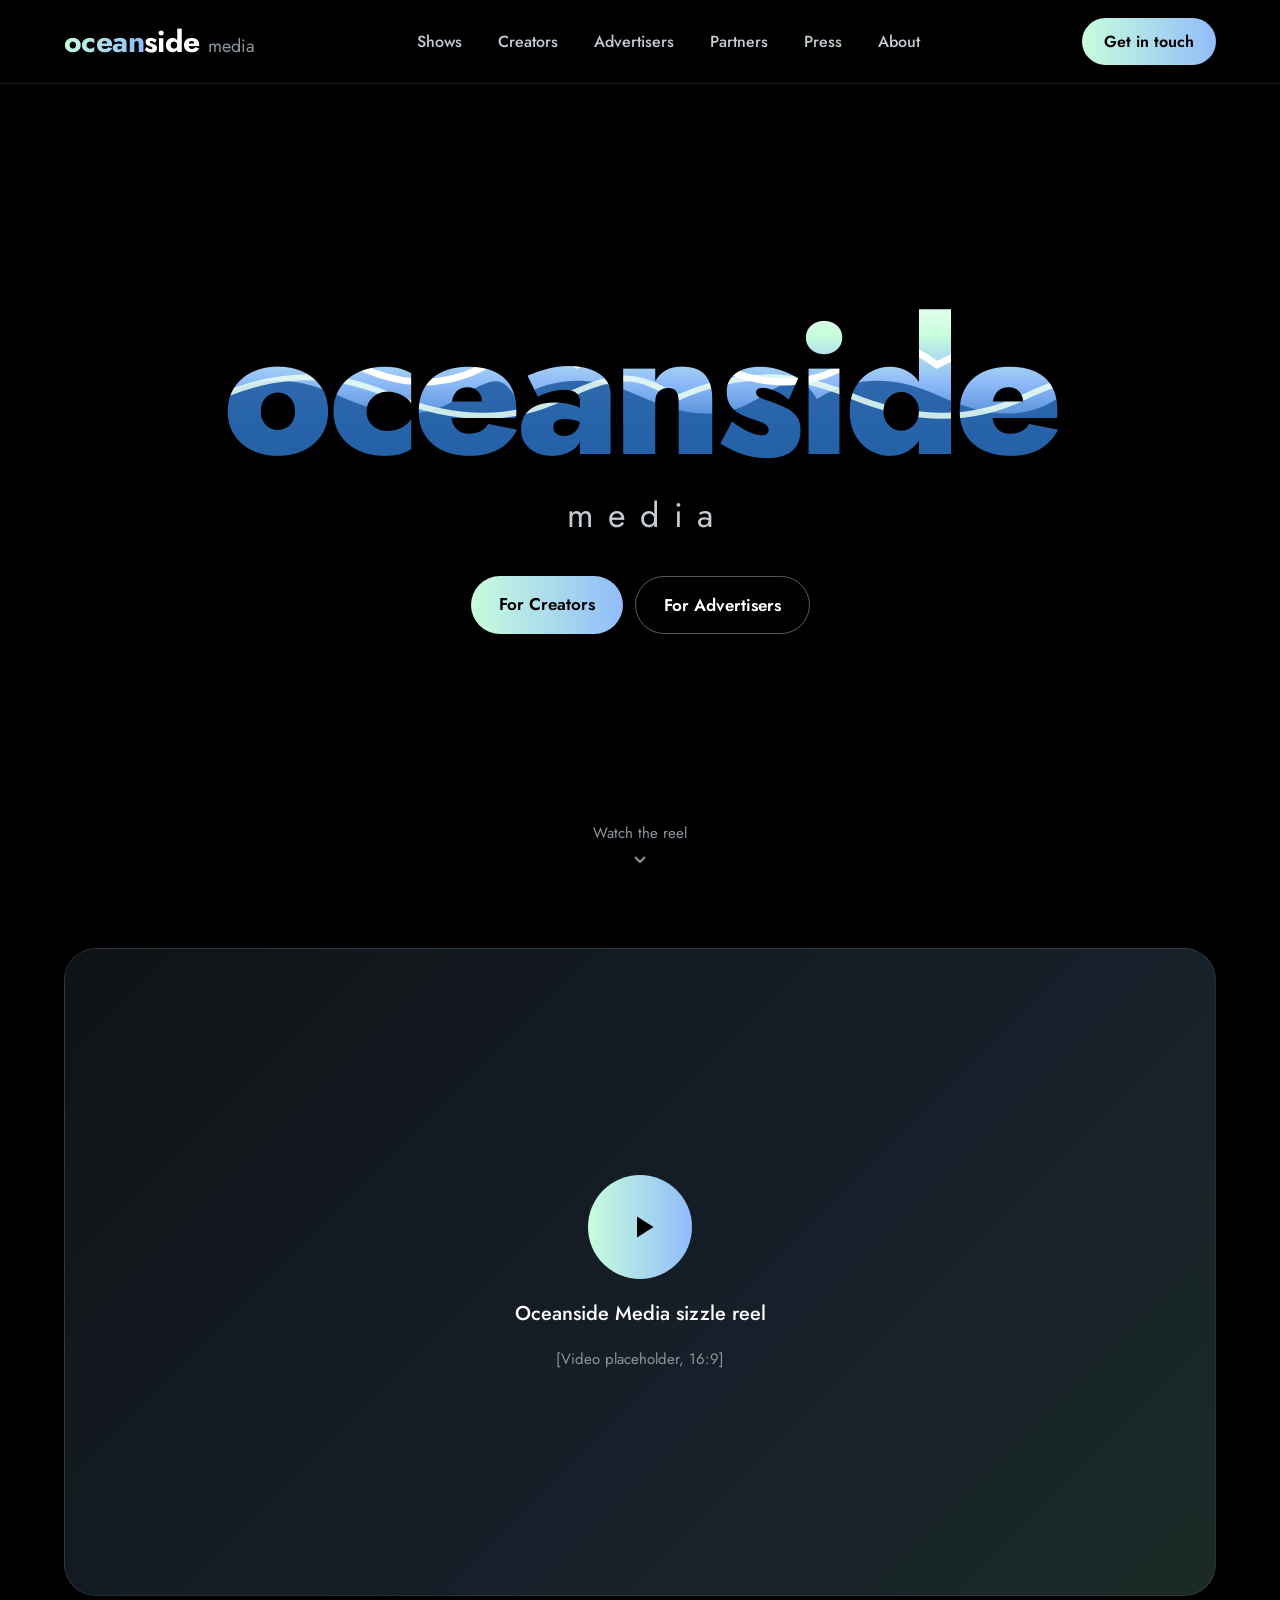
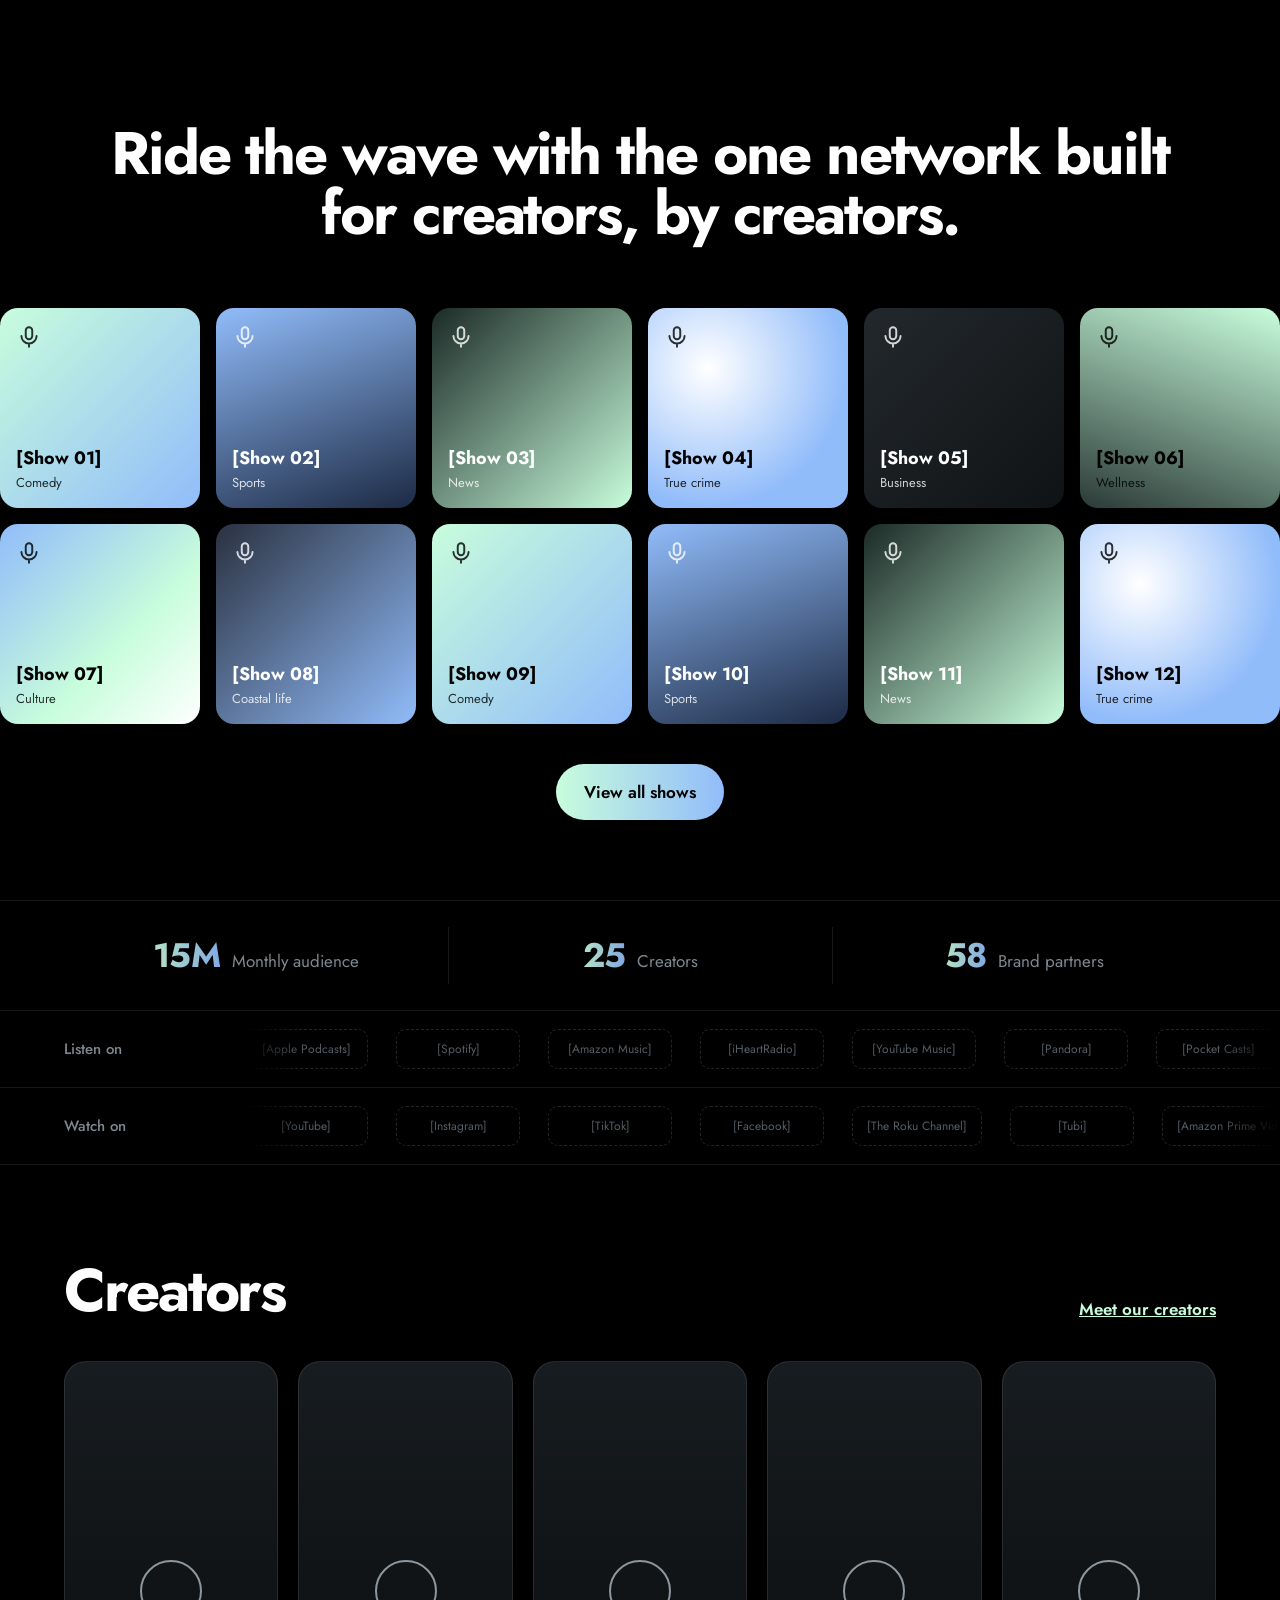
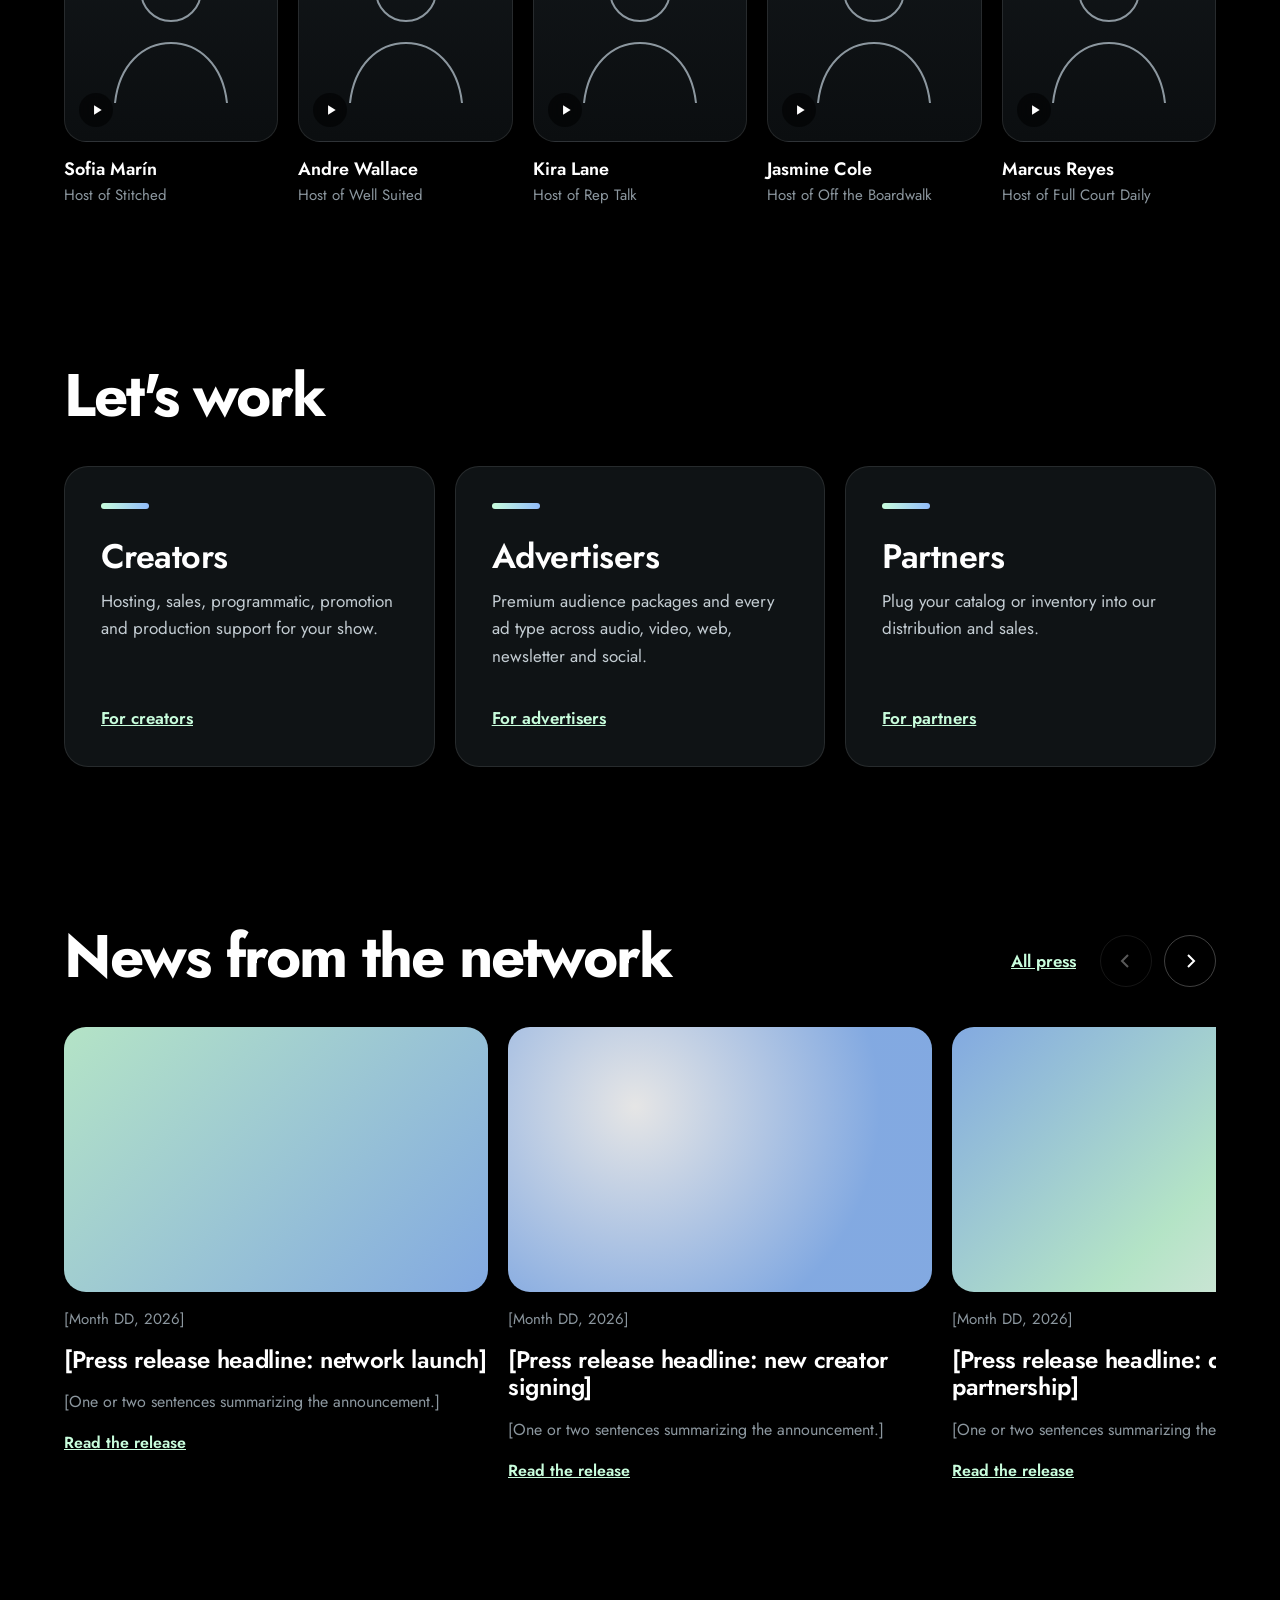
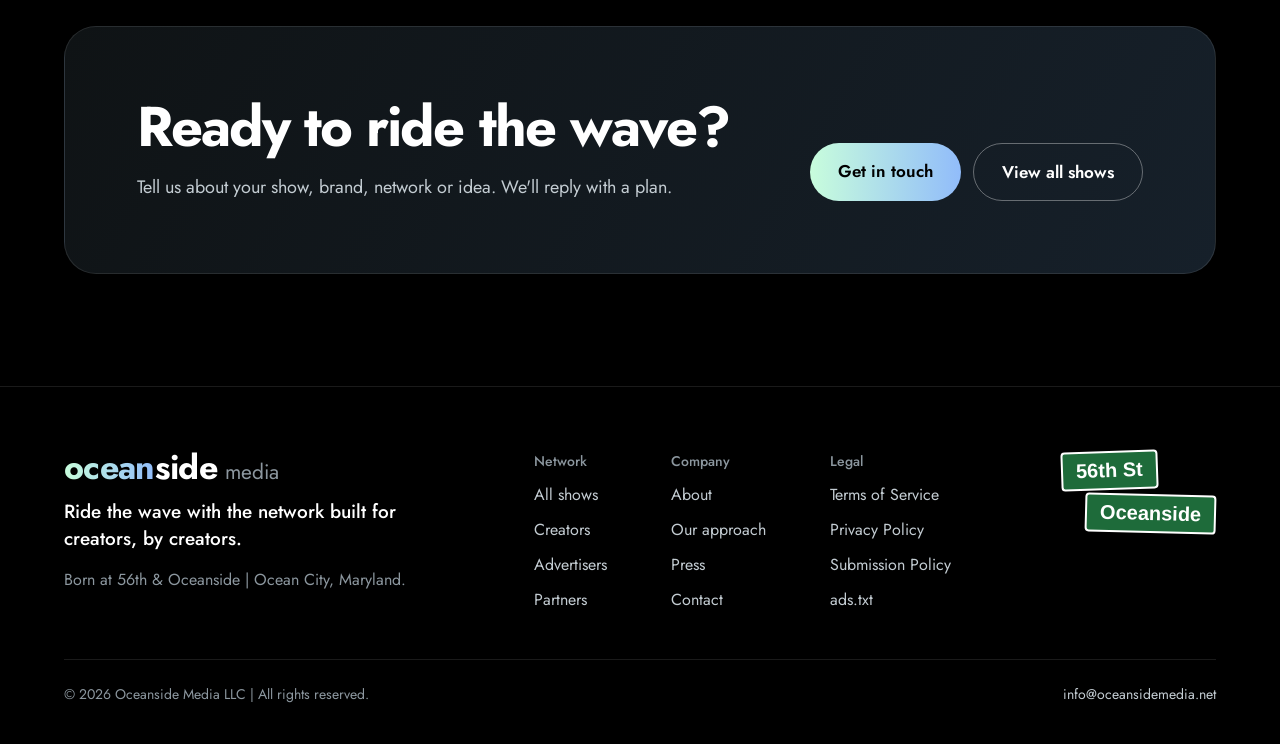
==== commit 416b4374: "Update index.html" ====
--- a/index.html
+++ b/index.html
@@ -129,7 +129,7 @@
 </div>
 <div aria-label="Street sign: 56th Street and Oceanside" style="display: flex; flex-direction: column; gap: 4px; align-items: flex-start;"><div style="background: #1E6B3A; color: #FFFFFF; border: 2px solid #FFFFFF; border-radius: 4px; padding: 6px 13px; font-family: Helvetica, Arial, sans-serif; font-weight: 700; font-size: 20px; margin-left: 0px; transform: rotate(-2deg);">56th St</div><div style="background: #1E6B3A; color: #FFFFFF; border: 2px solid #FFFFFF; border-radius: 4px; padding: 6px 13px; font-family: Helvetica, Arial, sans-serif; font-weight: 700; font-size: 20px; margin-left: 24px; transform: rotate(1.5deg);">Oceanside</div></div>
 </div>
-<div style="display: flex; justify-content: space-between; padding-top: 24px; border-top: 1px solid rgba(255,255,255,0.10); font-size: 14px; color: #8C979F;"><span>© Oceanside Media | 2026 All rights reserved.</span><a href="mailto:info@oceansidemedia.net" style="color: #C3CCD2; text-decoration: none;">info@oceansidemedia.net</a></div>
+<div style="display: flex; justify-content: space-between; padding-top: 24px; border-top: 1px solid rgba(255,255,255,0.10); font-size: 14px; color: #8C979F;"><span>© 2026 Oceanside Media LLC | All rights reserved.</span><a href="mailto:info@oceansidemedia.net" style="color: #C3CCD2; text-decoration: none;">info@oceansidemedia.net</a></div>
 </footer>
 </div>
 <script src="site.js"></script>
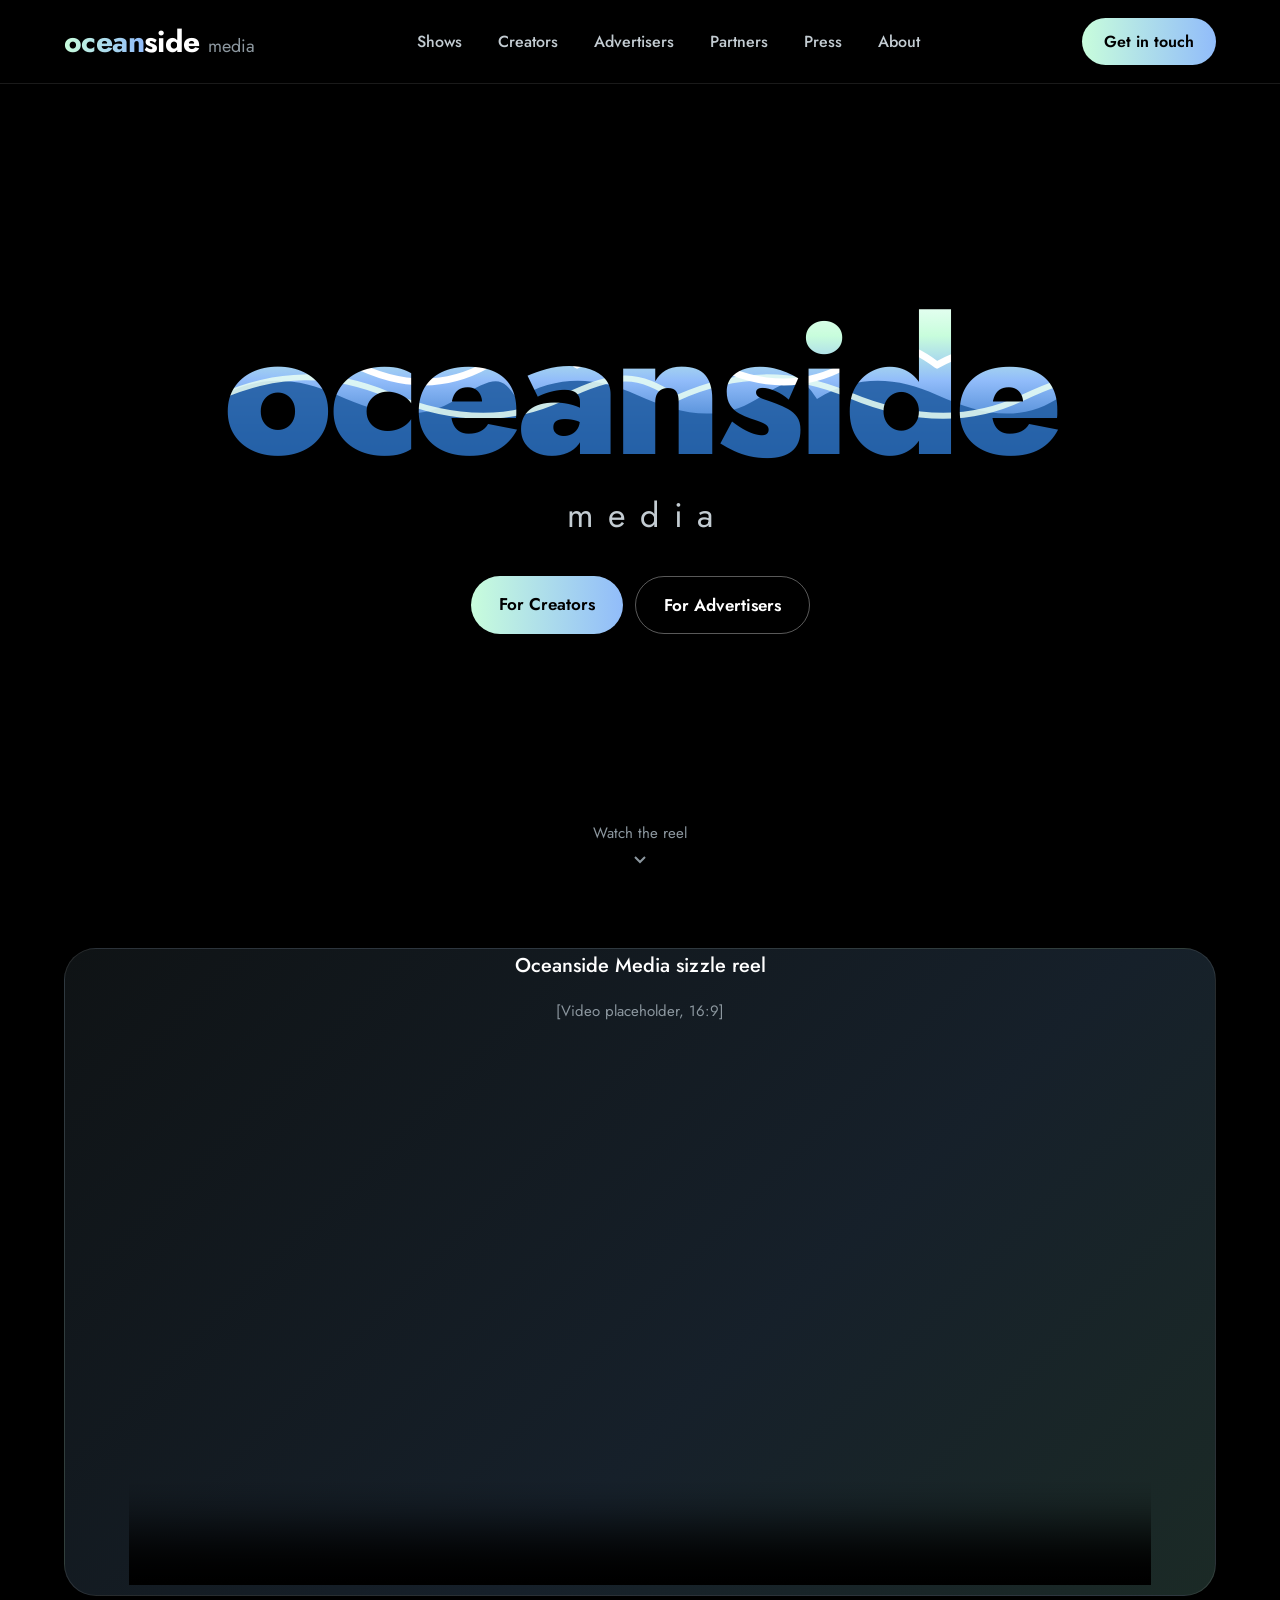
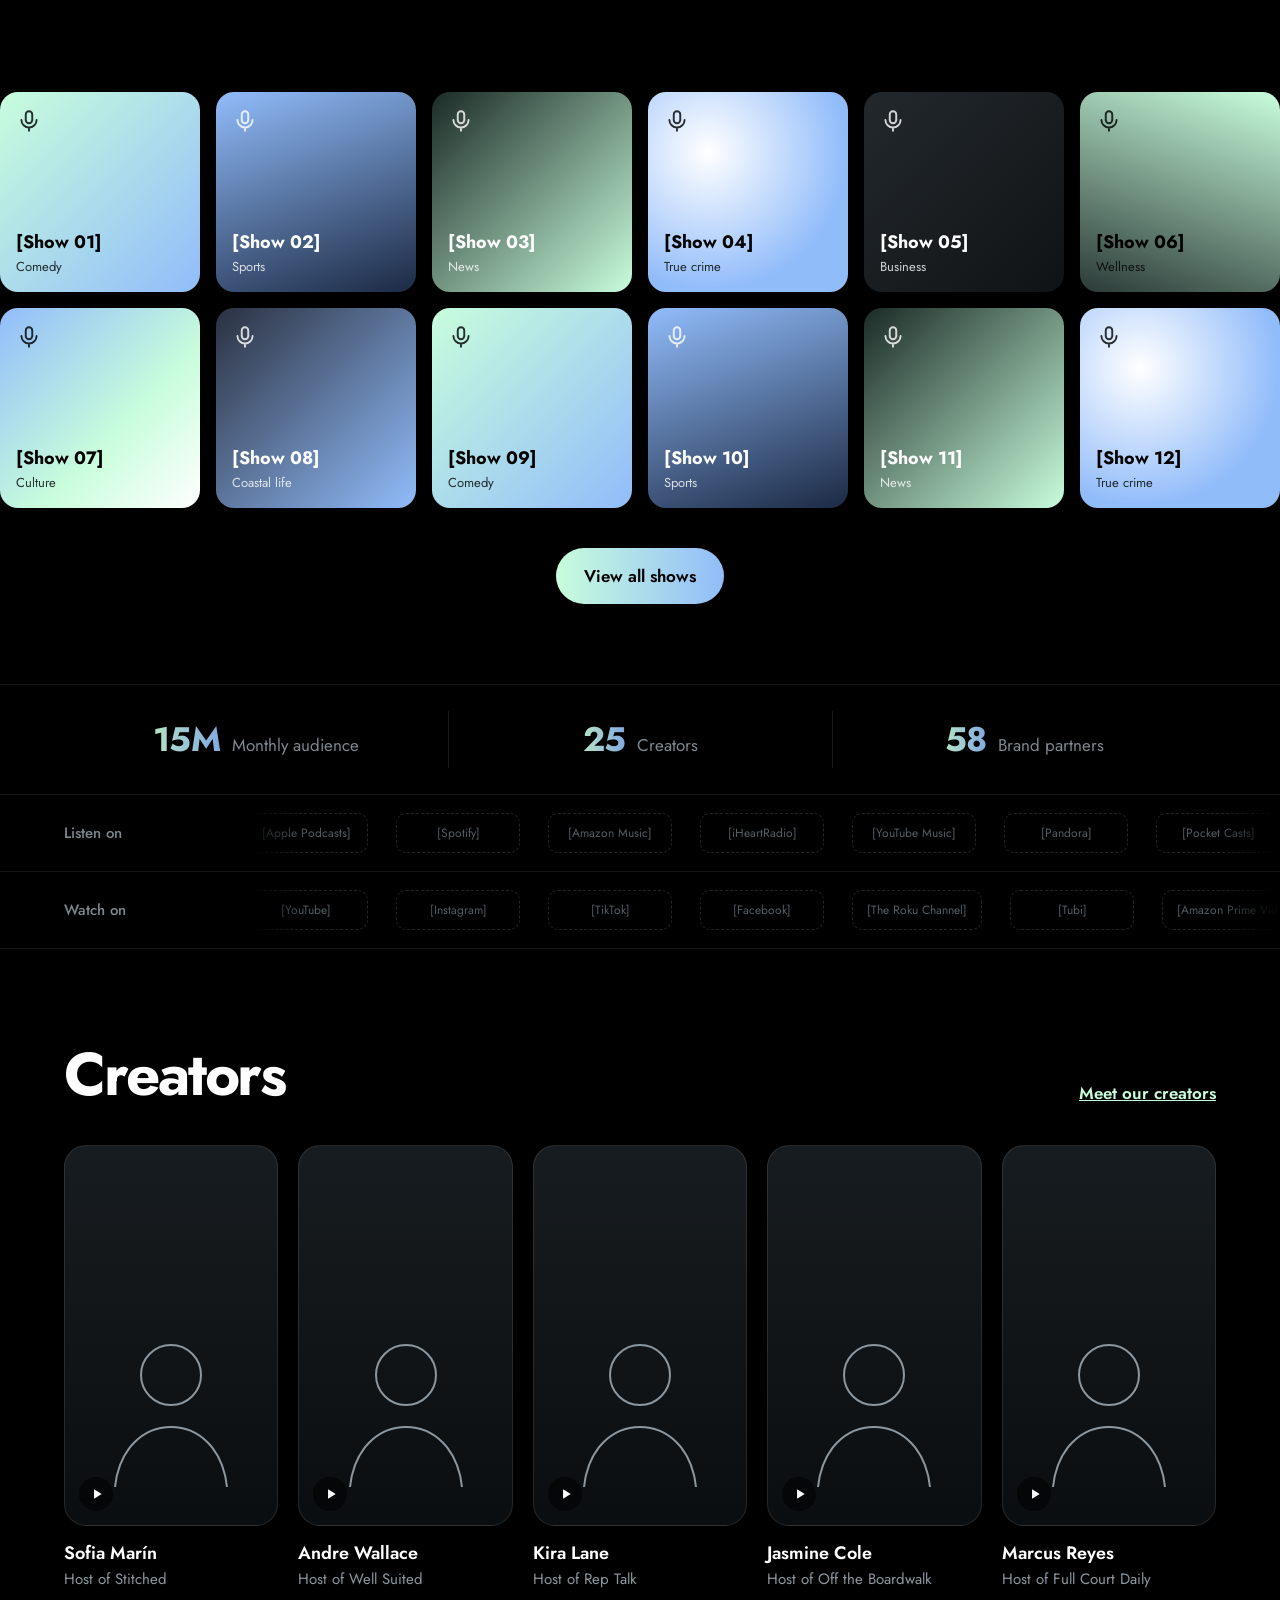
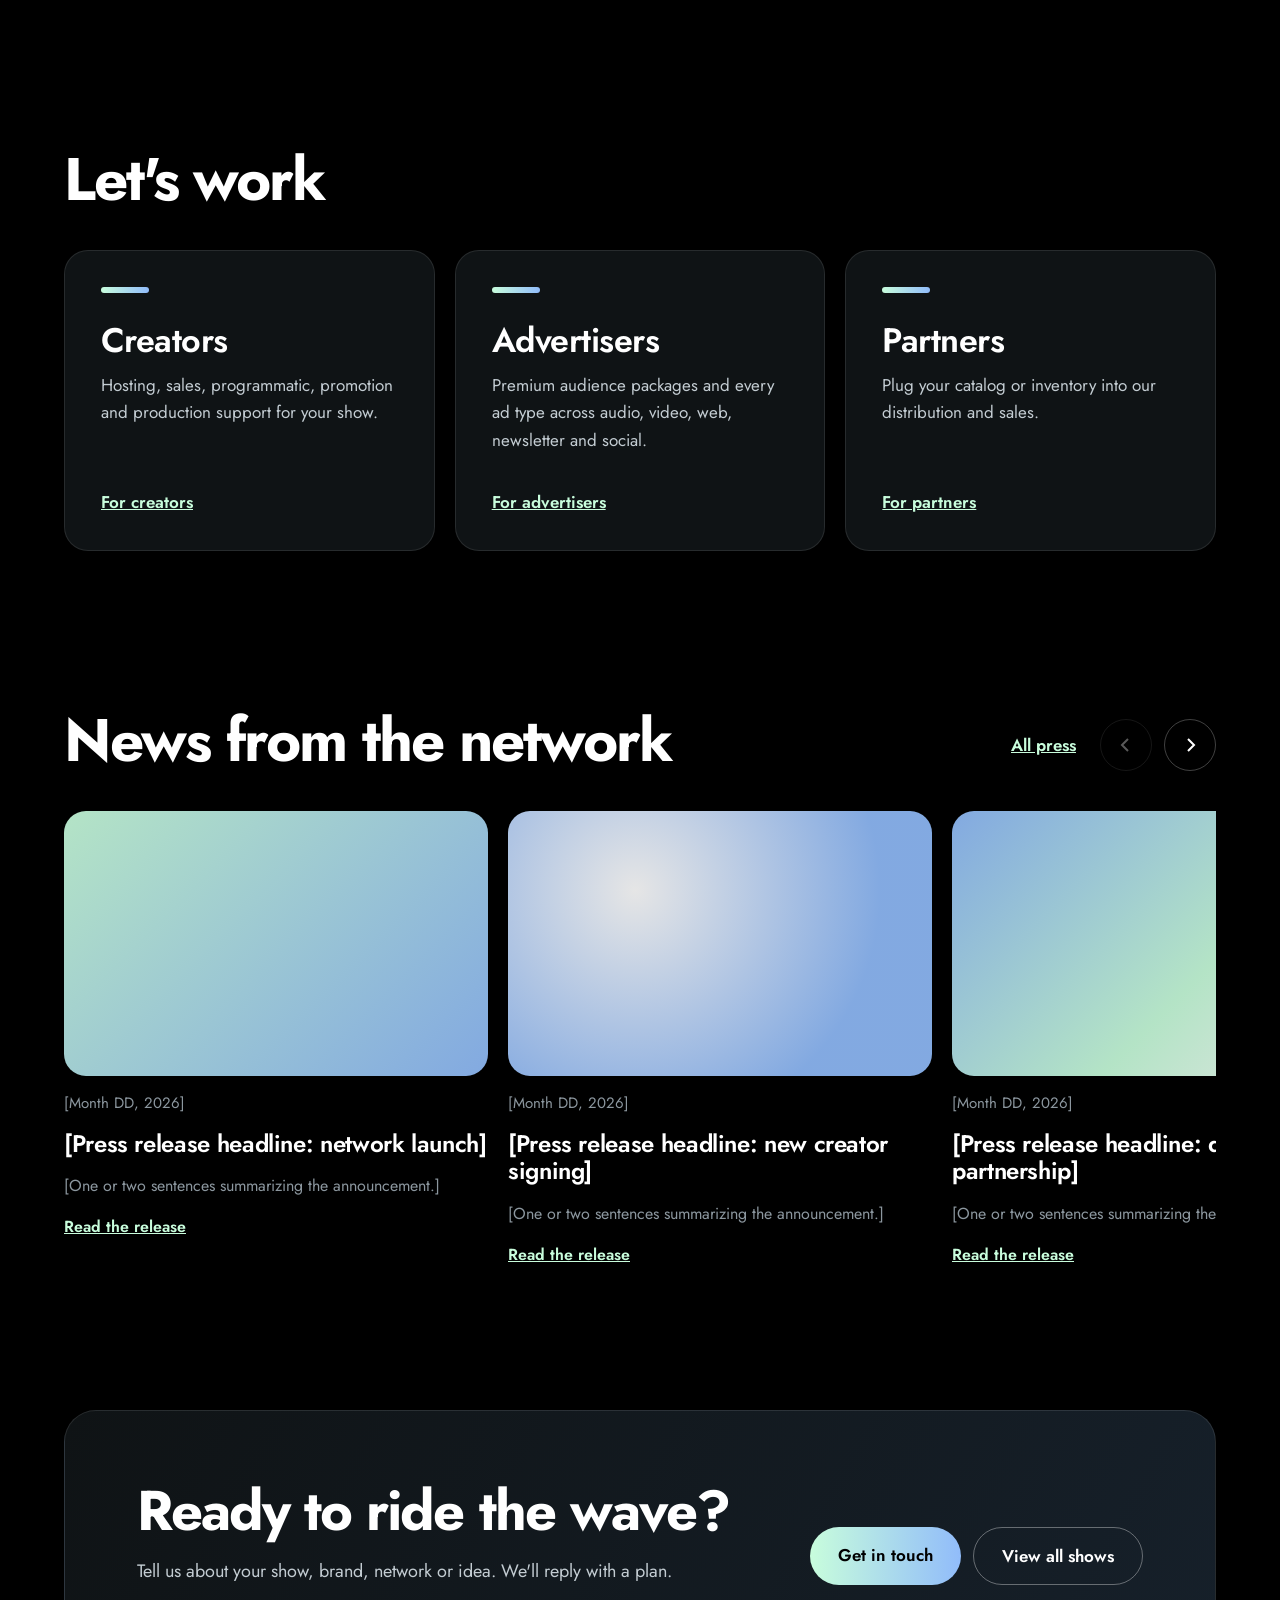
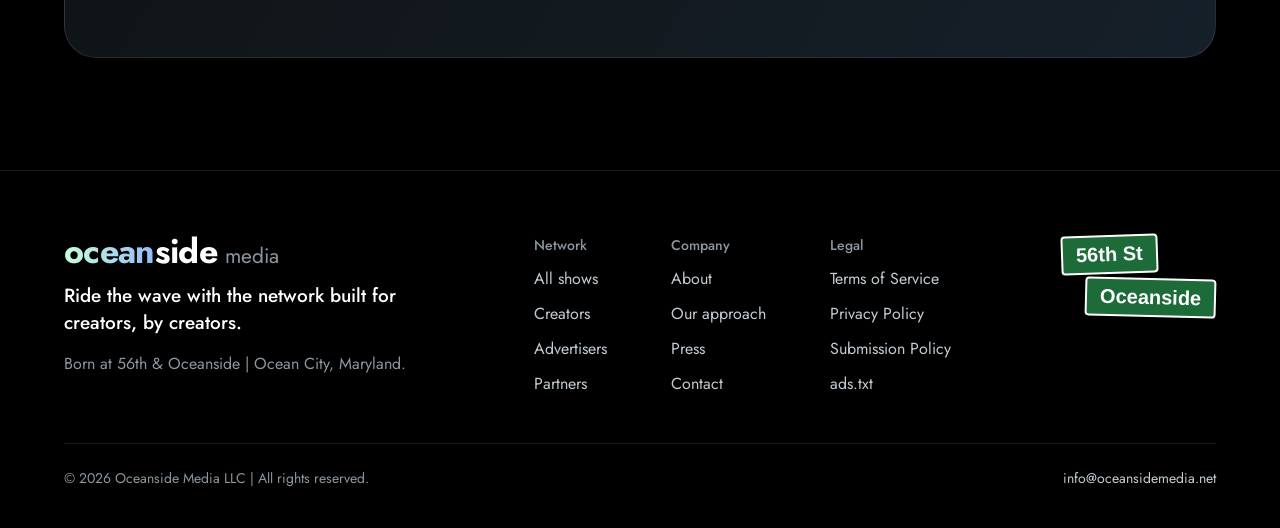
==== commit fbde8300: "Update index.html" ====
--- a/index.html
+++ b/index.html
@@ -42,7 +42,7 @@
 <div aria-label="Sizzle reel video placeholder" style="aspect-ratio: 16 / 9; border-radius: 32px; background: linear-gradient(135deg, #0F1315, #16202A 60%, #1B2A26); border: 1px solid rgba(255,255,255,0.10); display: flex; flex-direction: column; align-items: center; justify-content: center; gap: 20px; position: relative; overflow: hidden;">
 <div style="width: 104px; height: 104px; border-radius: 50%; background: linear-gradient(90deg, #C8FDDC, #91BCFA); display: flex; align-items: center; justify-content: center; padding-left: 6px; box-sizing: border-box;"><svg width="36" height="36" viewBox="0 0 24 24" aria-hidden="true"><path d="M8 5v14l11-7z" fill="#000000"></path></svg></div>
 <span style="font-size: 20px; font-weight: 500; color: #FFFFFF;">Oceanside Media sizzle reel</span><span style="font-size: 15px; color: #8C979F;">[Video placeholder, 16:9]</span>
-<video id="reel-video" src="sizzle.mp4" poster="sizzle-poster.jpg" controls playsinline preload="metadata" aria-label="Oceanside Media sizzle reel" style="position: absolute; inset: 0; width: 100%; height: 100%; object-fit: cover; background: #000000; opacity: 0; pointer-events: none; transition: opacity .4s ease;"></video></div></section>
+<video id="reel-video" src="sizzle.mp4" poster="sizzle-poster.jpg" controls playsinline autoplay muted loop preload="auto"
 <section class="s" style="padding: 32px 64px 64px; display: flex; flex-direction: column; gap: 48px; flex-shrink: 0;">
 <div style="display: flex; justify-content: center; text-align: center;"><h2 class="h2c" style="margin: 0; font-family: 'Jost', 'Futura', 'Century Gothic', 'Avenir Next', sans-serif; font-weight: 700; font-size: 60px; line-height: 1; letter-spacing: -0.035em; color: #FFFFFF; max-width: 1100px;">Ride the wave with the one network built for creators, by creators.</h2></div>
 </section>
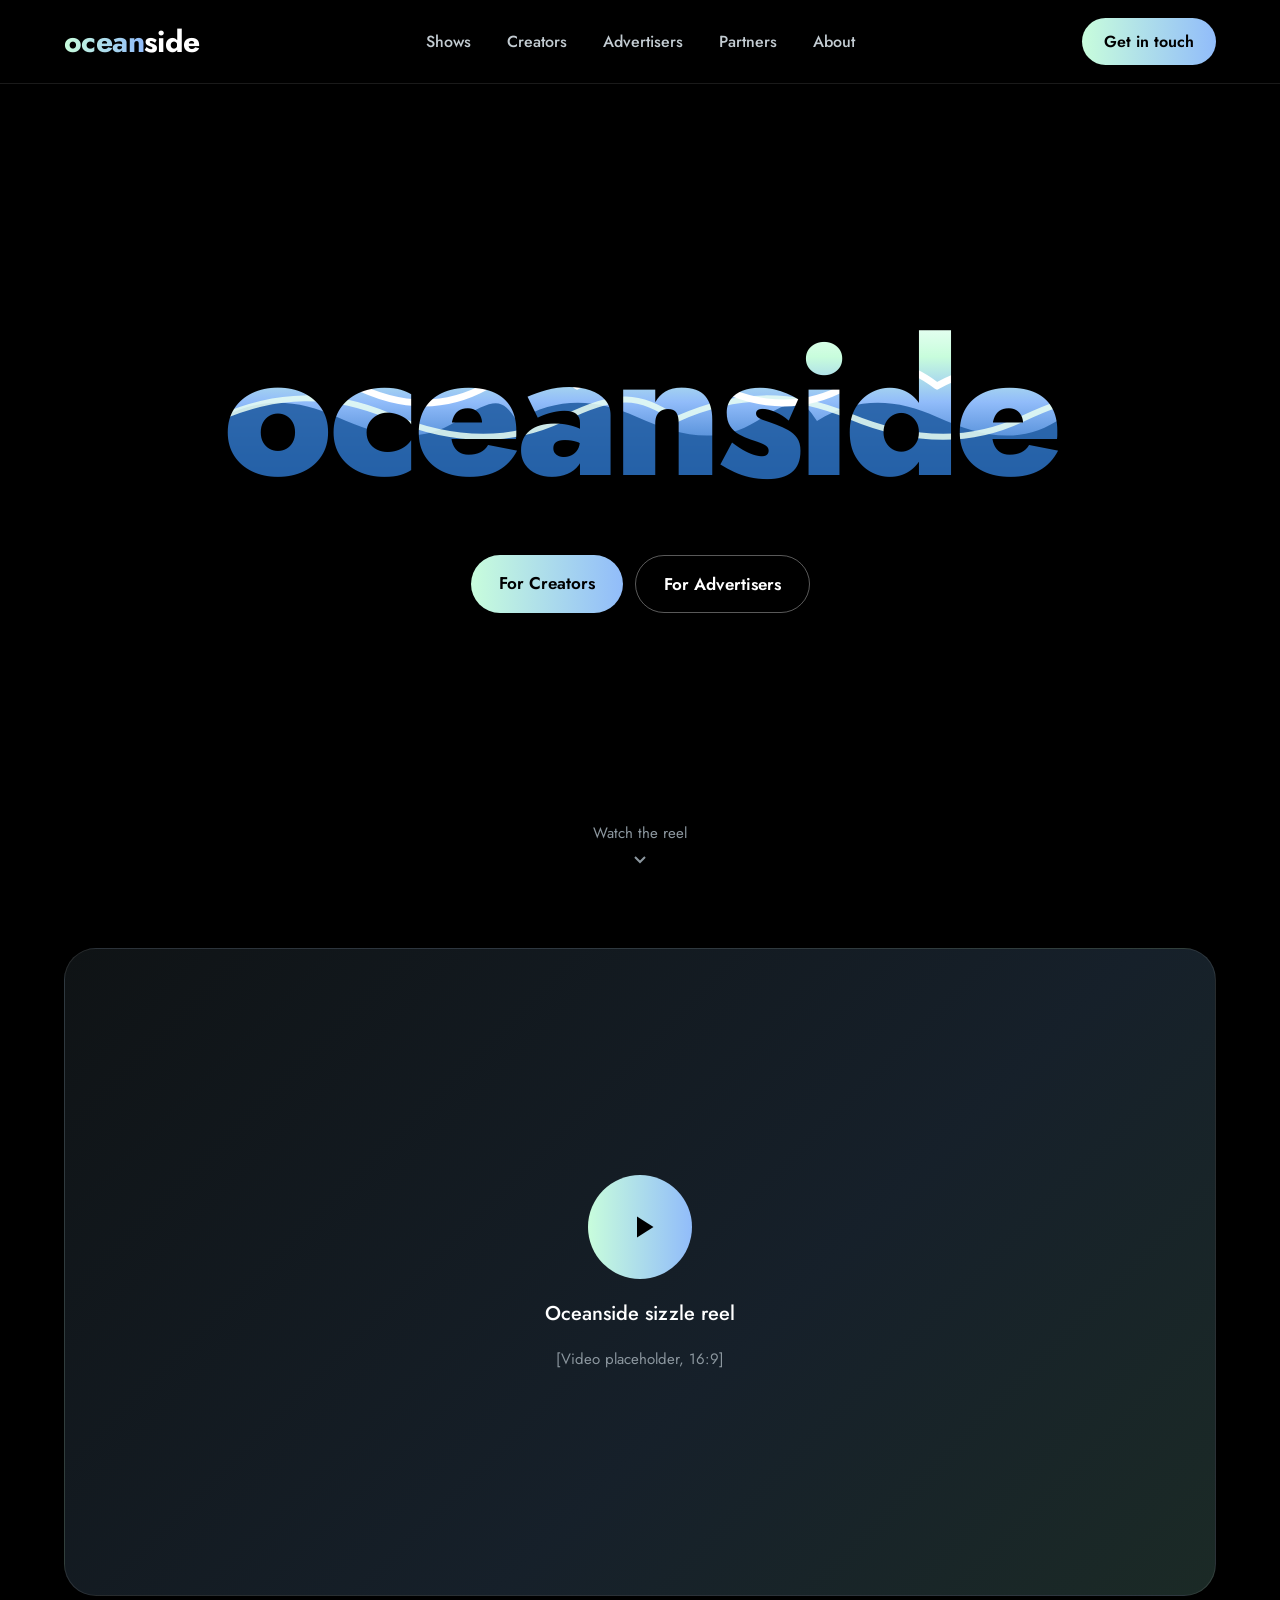
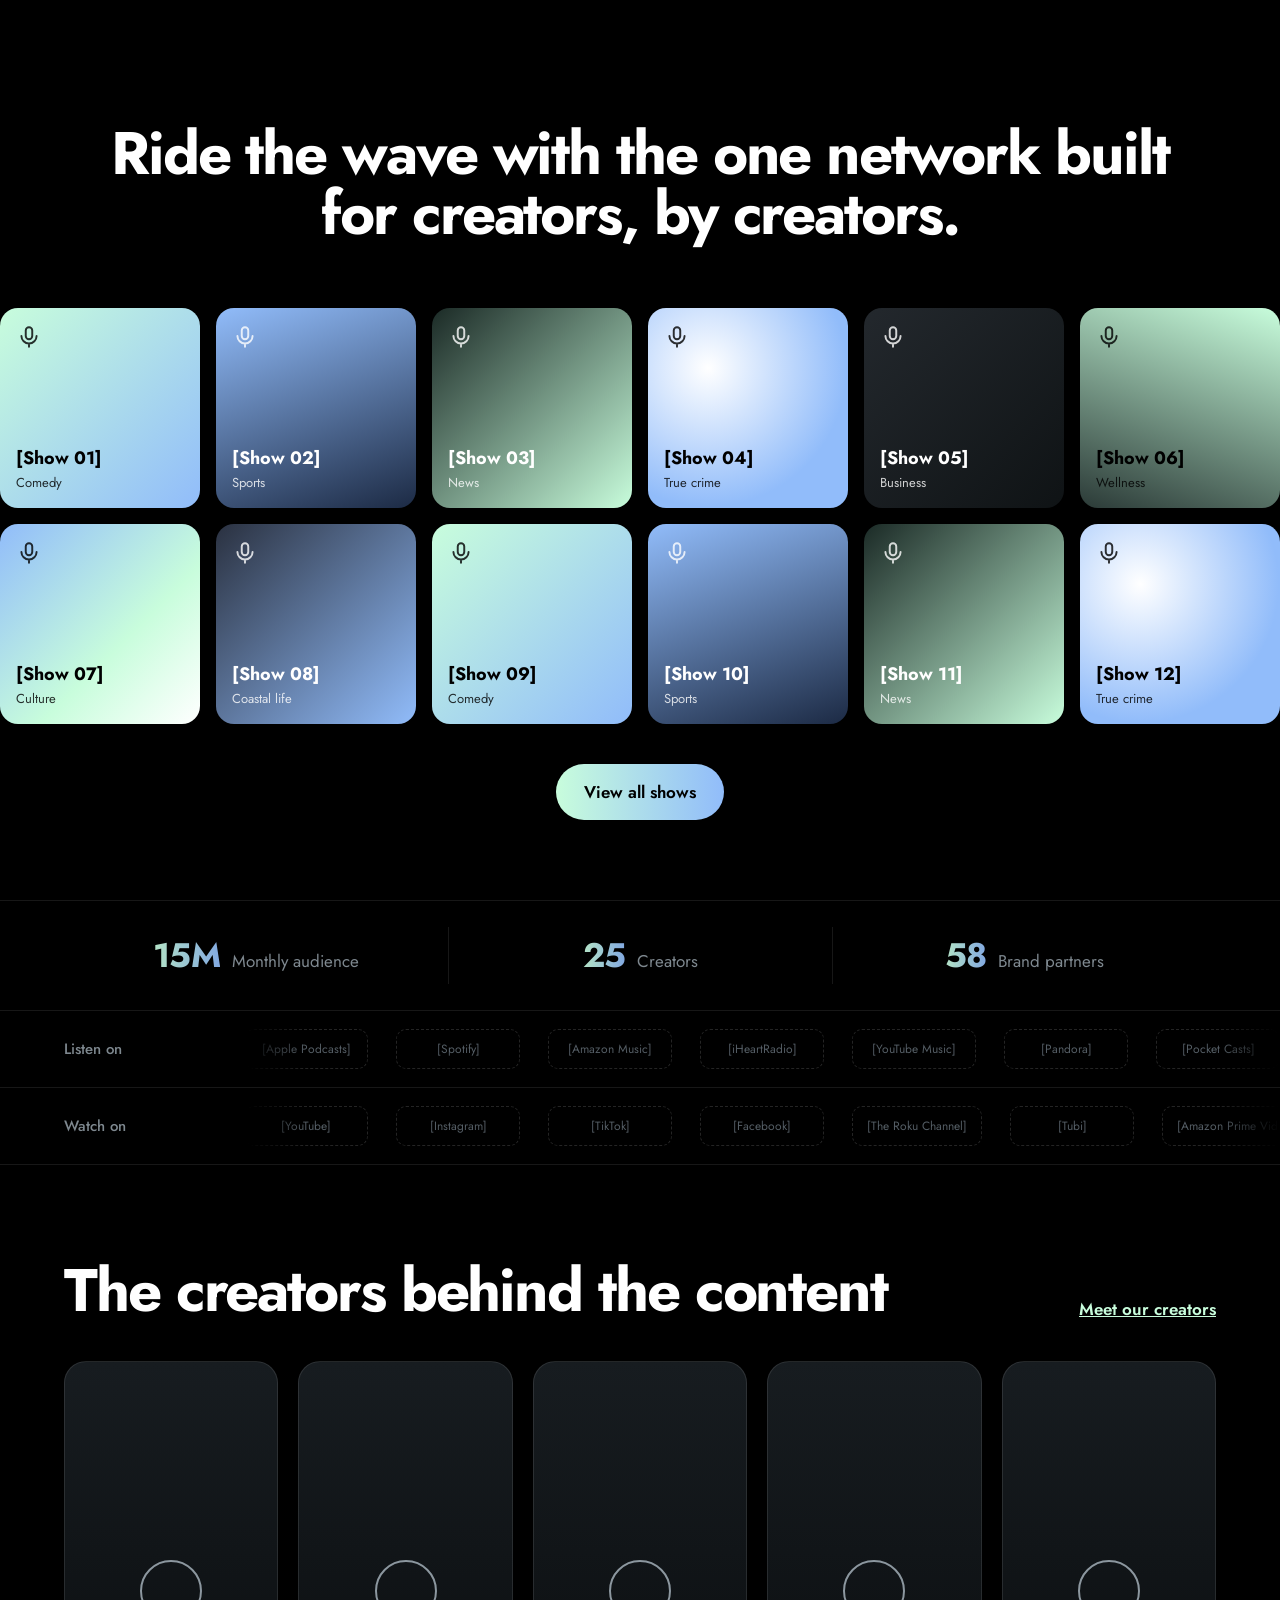
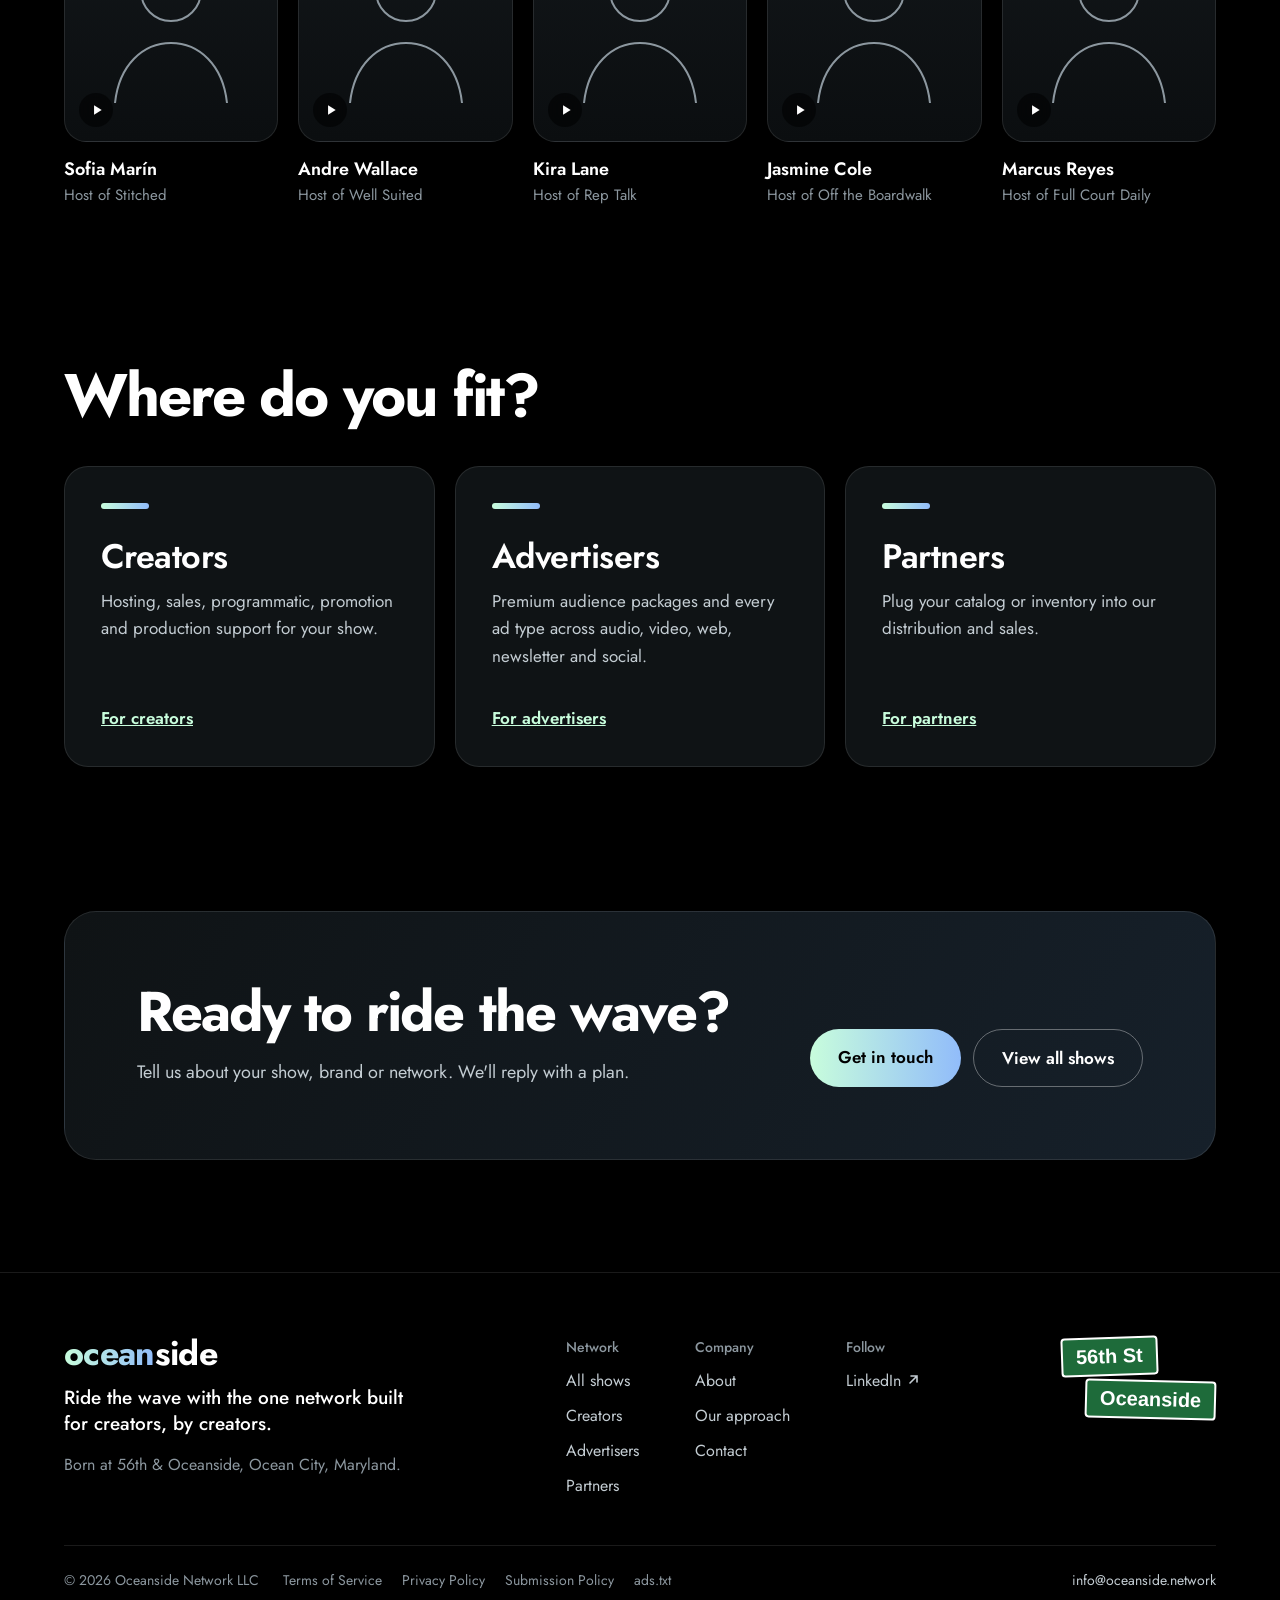
==== commit dc7839cf: "Add files via upload" ====
--- a/index.html
+++ b/index.html
@@ -3,10 +3,10 @@
 <head>
 <meta charset="utf-8">
 <meta name="viewport" content="width=device-width, initial-scale=1, viewport-fit=cover">
-<title>Oceanside Media</title>
-<meta name="description" content="Ride the wave with the network built for creators, by creators. Podcast and video hosting, monetization, distribution and advertising.">
-<meta property="og:title" content="Oceanside Media">
-<meta property="og:description" content="Ride the wave with the network built for creators, by creators. Podcast and video hosting, monetization, distribution and advertising.">
+<title>Oceanside</title>
+<meta name="description" content="Ride the wave with the one network built for creators, by creators. Podcast and video hosting, monetization, distribution and advertising.">
+<meta property="og:title" content="Oceanside">
+<meta property="og:description" content="Ride the wave with the one network built for creators, by creators. Podcast and video hosting, monetization, distribution and advertising.">
 <meta property="og:type" content="website">
 <meta name="theme-color" content="#000000">
 <link rel="icon" href="favicon.ico" sizes="any">
@@ -20,35 +20,33 @@
 <body>
 <div class="page">
 <header class="navbar" style="height: 84px; flex-shrink: 0; box-sizing: border-box; padding: 0 64px; display: flex; align-items: center; justify-content: space-between; border-bottom: 1px solid rgba(255,255,255,0.10); background: #000000;">
-<a href="index.html" aria-label="Oceanside Media home" style="text-decoration: none; display: inline-flex; align-items: baseline; font-family: 'Jost', 'Futura', 'Century Gothic', 'Avenir Next', sans-serif; font-weight: 700; font-size: 30px; letter-spacing: -0.02em; line-height: 1;"><span style="background: linear-gradient(90deg, #C8FDDC, #91BCFA); -webkit-background-clip: text; background-clip: text; color: transparent;">ocean</span><span style="color: #FFFFFF;">side</span><span style="font-weight: 400; color: #8C979F; margin-left: 8px; font-size: 18px; letter-spacing: 0;">media</span></a>
+<a href="./" aria-label="Oceanside home" style="text-decoration: none; display: inline-flex; align-items: baseline; font-family: 'Jost', 'Futura', 'Century Gothic', 'Avenir Next', sans-serif; font-weight: 700; font-size: 30px; letter-spacing: -0.02em; line-height: 1;"><span style="background: linear-gradient(90deg, #C8FDDC, #91BCFA); -webkit-background-clip: text; background-clip: text; color: transparent;">ocean</span><span style="color: #FFFFFF;">side</span></a>
 <nav aria-label="Main" class="navlinks" style="display: flex; align-items: center; gap: 4px;">
-<a href="shows.html" style="color: #C3CCD2; background: transparent; text-decoration: none; font-size: 16px; font-weight: 500; padding: 10px 16px; border-radius: 999px;">Shows</a>
-<a href="creators.html" style="color: #C3CCD2; background: transparent; text-decoration: none; font-size: 16px; font-weight: 500; padding: 10px 16px; border-radius: 999px;">Creators</a>
-<a href="advertisers.html" style="color: #C3CCD2; background: transparent; text-decoration: none; font-size: 16px; font-weight: 500; padding: 10px 16px; border-radius: 999px;">Advertisers</a>
-<a href="partners.html" style="color: #C3CCD2; background: transparent; text-decoration: none; font-size: 16px; font-weight: 500; padding: 10px 16px; border-radius: 999px;">Partners</a>
-<a href="press.html" style="color: #C3CCD2; background: transparent; text-decoration: none; font-size: 16px; font-weight: 500; padding: 10px 16px; border-radius: 999px;">Press</a>
-<a href="about.html" style="color: #C3CCD2; background: transparent; text-decoration: none; font-size: 16px; font-weight: 500; padding: 10px 16px; border-radius: 999px;">About</a>
+<a href="shows" style="color: #C3CCD2; background: transparent; text-decoration: none; font-size: 16px; font-weight: 500; padding: 10px 16px; border-radius: 999px;">Shows</a>
+<a href="creators" style="color: #C3CCD2; background: transparent; text-decoration: none; font-size: 16px; font-weight: 500; padding: 10px 16px; border-radius: 999px;">Creators</a>
+<a href="advertisers" style="color: #C3CCD2; background: transparent; text-decoration: none; font-size: 16px; font-weight: 500; padding: 10px 16px; border-radius: 999px;">Advertisers</a>
+<a href="partners" style="color: #C3CCD2; background: transparent; text-decoration: none; font-size: 16px; font-weight: 500; padding: 10px 16px; border-radius: 999px;">Partners</a>
+<a href="about" style="color: #C3CCD2; background: transparent; text-decoration: none; font-size: 16px; font-weight: 500; padding: 10px 16px; border-radius: 999px;">About</a>
 </nav>
-<a href="contact.html" style="background: linear-gradient(90deg, #C8FDDC, #91BCFA); color: #000000; text-decoration: none; font-weight: 600; font-size: 16px; padding: 12px 22px; border-radius: 999px;">Get in touch</a>
+<a href="contact" style="background: linear-gradient(90deg, #C8FDDC, #91BCFA); color: #000000; text-decoration: none; font-weight: 600; font-size: 16px; padding: 12px 22px; border-radius: 999px;">Get in touch</a>
 </header>
 <section class="hero s" style="height: 816px; box-sizing: border-box; padding: 0 64px 48px; display: flex; flex-direction: column; align-items: center; justify-content: center; gap: 44px; text-align: center; position: relative; overflow: hidden; flex-shrink: 0; background: #000000;">
 <h1 class="h1c" style="margin: 0; display: flex; flex-direction: column; align-items: center; gap: 12px; font-family: 'Jost', 'Futura', 'Century Gothic', 'Avenir Next', sans-serif; line-height: 0.9;">
-<span class="wm-wrap"><span class="wm-fill" aria-hidden="true"></span><video class="wm-video" src="waves.mp4" autoplay muted loop playsinline aria-hidden="true"></video><span class="heromark wm-knock" style="font-weight: 800; font-size: 210px; letter-spacing: -0.035em; line-height: 0.95; padding: 0 0.03em 0.06em;">oceanside</span></span>
-<span class="herosub" style="font-weight: 400; font-size: 34px; letter-spacing: 0.42em; color: #C3CCD2; margin-right: -0.42em;">media</span></h1>
-<div style="display: flex; gap: 12px; flex-wrap: wrap; justify-content: center;"><a href="creators.html" style="background: linear-gradient(90deg, #C8FDDC, #91BCFA); color: #000000; text-decoration: none; font-weight: 600; font-size: 17px; padding: 16px 28px; border-radius: 999px; display: inline-block;">For Creators</a><a href="advertisers.html" style="background: transparent; color: #FFFFFF; border: 1px solid rgba(255,255,255,0.35); text-decoration: none; font-weight: 600; font-size: 17px; padding: 16px 28px; border-radius: 999px; display: inline-block;">For Advertisers</a></div>
+<span class="wm-wrap"><span class="wm-fill" aria-hidden="true"></span><video class="wm-video" src="waves.mp4" autoplay muted loop playsinline aria-hidden="true"></video><span class="heromark wm-knock" style="font-weight: 800; font-size: 210px; letter-spacing: -0.035em; line-height: 0.95; padding: 0 0.03em 0.06em;">oceanside</span></span></h1>
+<div style="display: flex; gap: 12px; flex-wrap: wrap; justify-content: center;"><a href="creators" style="background: linear-gradient(90deg, #C8FDDC, #91BCFA); color: #000000; text-decoration: none; font-weight: 600; font-size: 17px; padding: 16px 28px; border-radius: 999px; display: inline-block;">For Creators</a><a href="advertisers" style="background: transparent; color: #FFFFFF; border: 1px solid rgba(255,255,255,0.35); text-decoration: none; font-weight: 600; font-size: 17px; padding: 16px 28px; border-radius: 999px; display: inline-block;">For Advertisers</a></div>
 <a href="#reel" style="position: absolute; bottom: 32px; left: 50%; transform: translateX(-50%); color: #8C979F; text-decoration: none; font-size: 15px; display: flex; flex-direction: column; align-items: center; gap: 6px;">Watch the reel<svg width="18" height="18" viewBox="0 0 18 18" fill="none" aria-hidden="true"><path d="M4 7l5 5 5-5" stroke="currentColor" stroke-width="2"></path></svg></a>
 </section>
 <section class="s" id="reel" style="padding: 48px 64px 96px; flex-shrink: 0;">
 <div aria-label="Sizzle reel video placeholder" style="aspect-ratio: 16 / 9; border-radius: 32px; background: linear-gradient(135deg, #0F1315, #16202A 60%, #1B2A26); border: 1px solid rgba(255,255,255,0.10); display: flex; flex-direction: column; align-items: center; justify-content: center; gap: 20px; position: relative; overflow: hidden;">
 <div style="width: 104px; height: 104px; border-radius: 50%; background: linear-gradient(90deg, #C8FDDC, #91BCFA); display: flex; align-items: center; justify-content: center; padding-left: 6px; box-sizing: border-box;"><svg width="36" height="36" viewBox="0 0 24 24" aria-hidden="true"><path d="M8 5v14l11-7z" fill="#000000"></path></svg></div>
-<span style="font-size: 20px; font-weight: 500; color: #FFFFFF;">Oceanside Media sizzle reel</span><span style="font-size: 15px; color: #8C979F;">[Video placeholder, 16:9]</span>
-<video id="reel-video" src="sizzle.mp4" poster="sizzle-poster.jpg" controls playsinline autoplay muted loop preload="auto"
+<span style="font-size: 20px; font-weight: 500; color: #FFFFFF;">Oceanside sizzle reel</span><span style="font-size: 15px; color: #8C979F;">[Video placeholder, 16:9]</span>
+<video id="reel-video" src="sizzle.mp4" poster="sizzle-poster.jpg" controls playsinline autoplay muted loop preload="auto" aria-label="Oceanside sizzle reel" style="position: absolute; inset: 0; width: 100%; height: 100%; object-fit: cover; background: #000000; opacity: 0; pointer-events: none; transition: opacity .4s ease;"></video></div></section>
 <section class="s" style="padding: 32px 64px 64px; display: flex; flex-direction: column; gap: 48px; flex-shrink: 0;">
 <div style="display: flex; justify-content: center; text-align: center;"><h2 class="h2c" style="margin: 0; font-family: 'Jost', 'Futura', 'Century Gothic', 'Avenir Next', sans-serif; font-weight: 700; font-size: 60px; line-height: 1; letter-spacing: -0.035em; color: #FFFFFF; max-width: 1100px;">Ride the wave with the one network built for creators, by creators.</h2></div>
 </section>
 <section class="s" style="padding: 0 0 80px; flex-shrink: 0; display: flex; flex-direction: column; gap: 40px;">
 <div aria-label="Podcast artwork from shows on the network (placeholders)" style="display: flex; flex-direction: column; gap: 16px;"><div class="om-marquee" style="overflow: hidden;"><div class="om-track" style="display: flex; width: max-content;"><div style="display: flex;"><div style="width: 200px; height: 200px; flex-shrink: 0; margin-right: 16px; border-radius: 18px; background: linear-gradient(135deg, #C8FDDC, #91BCFA); display: flex; flex-direction: column; justify-content: space-between; padding: 16px; box-sizing: border-box; color: #000000;"><div style="opacity: 0.8;"><svg width="26" height="26" viewBox="0 0 24 24" fill="none" aria-hidden="true"><rect x="9" y="3" width="6" height="11" rx="3" stroke="currentColor" stroke-width="1.8"></rect><path d="M5 11a7 7 0 0 0 14 0M12 18v3" stroke="currentColor" stroke-width="1.8" stroke-linecap="round"></path></svg></div><div style="display: flex; flex-direction: column; gap: 2px;"><span style="font-weight: 700; font-size: 18px;">[Show 01]</span><span style="font-size: 13px; opacity: 0.8;">Comedy</span></div></div><div style="width: 200px; height: 200px; flex-shrink: 0; margin-right: 16px; border-radius: 18px; background: linear-gradient(160deg, #91BCFA, #1C2A44); display: flex; flex-direction: column; justify-content: space-between; padding: 16px; box-sizing: border-box; color: #FFFFFF;"><div style="opacity: 0.8;"><svg width="26" height="26" viewBox="0 0 24 24" fill="none" aria-hidden="true"><rect x="9" y="3" width="6" height="11" rx="3" stroke="currentColor" stroke-width="1.8"></rect><path d="M5 11a7 7 0 0 0 14 0M12 18v3" stroke="currentColor" stroke-width="1.8" stroke-linecap="round"></path></svg></div><div style="display: flex; flex-direction: column; gap: 2px;"><span style="font-weight: 700; font-size: 18px;">[Show 02]</span><span style="font-size: 13px; opacity: 0.8;">Sports</span></div></div><div style="width: 200px; height: 200px; flex-shrink: 0; margin-right: 16px; border-radius: 18px; background: linear-gradient(135deg, #1B2A26, #C8FDDC); display: flex; flex-direction: column; justify-content: space-between; padding: 16px; box-sizing: border-box; color: #FFFFFF;"><div style="opacity: 0.8;"><svg width="26" height="26" viewBox="0 0 24 24" fill="none" aria-hidden="true"><rect x="9" y="3" width="6" height="11" rx="3" stroke="currentColor" stroke-width="1.8"></rect><path d="M5 11a7 7 0 0 0 14 0M12 18v3" stroke="currentColor" stroke-width="1.8" stroke-linecap="round"></path></svg></div><div style="display: flex; flex-direction: column; gap: 2px;"><span style="font-weight: 700; font-size: 18px;">[Show 03]</span><span style="font-size: 13px; opacity: 0.8;">News</span></div></div><div style="width: 200px; height: 200px; flex-shrink: 0; margin-right: 16px; border-radius: 18px; background: radial-gradient(circle at 30% 30%, #FFFFFF, #91BCFA 70%); display: flex; flex-direction: column; justify-content: space-between; padding: 16px; box-sizing: border-box; color: #000000;"><div style="opacity: 0.8;"><svg width="26" height="26" viewBox="0 0 24 24" fill="none" aria-hidden="true"><rect x="9" y="3" width="6" height="11" rx="3" stroke="currentColor" stroke-width="1.8"></rect><path d="M5 11a7 7 0 0 0 14 0M12 18v3" stroke="currentColor" stroke-width="1.8" stroke-linecap="round"></path></svg></div><div style="display: flex; flex-direction: column; gap: 2px;"><span style="font-weight: 700; font-size: 18px;">[Show 04]</span><span style="font-size: 13px; opacity: 0.8;">True crime</span></div></div><div style="width: 200px; height: 200px; flex-shrink: 0; margin-right: 16px; border-radius: 18px; background: linear-gradient(135deg, #23282D, #0F1315); display: flex; flex-direction: column; justify-content: space-between; padding: 16px; box-sizing: border-box; color: #FFFFFF;"><div style="opacity: 0.8;"><svg width="26" height="26" viewBox="0 0 24 24" fill="none" aria-hidden="true"><rect x="9" y="3" width="6" height="11" rx="3" stroke="currentColor" stroke-width="1.8"></rect><path d="M5 11a7 7 0 0 0 14 0M12 18v3" stroke="currentColor" stroke-width="1.8" stroke-linecap="round"></path></svg></div><div style="display: flex; flex-direction: column; gap: 2px;"><span style="font-weight: 700; font-size: 18px;">[Show 05]</span><span style="font-size: 13px; opacity: 0.8;">Business</span></div></div><div style="width: 200px; height: 200px; flex-shrink: 0; margin-right: 16px; border-radius: 18px; background: linear-gradient(200deg, #C8FDDC, #2B3A37); display: flex; flex-direction: column; justify-content: space-between; padding: 16px; box-sizing: border-box; color: #000000;"><div style="opacity: 0.8;"><svg width="26" height="26" viewBox="0 0 24 24" fill="none" aria-hidden="true"><rect x="9" y="3" width="6" height="11" rx="3" stroke="currentColor" stroke-width="1.8"></rect><path d="M5 11a7 7 0 0 0 14 0M12 18v3" stroke="currentColor" stroke-width="1.8" stroke-linecap="round"></path></svg></div><div style="display: flex; flex-direction: column; gap: 2px;"><span style="font-weight: 700; font-size: 18px;">[Show 06]</span><span style="font-size: 13px; opacity: 0.8;">Wellness</span></div></div><div style="width: 200px; height: 200px; flex-shrink: 0; margin-right: 16px; border-radius: 18px; background: linear-gradient(135deg, #91BCFA, #C8FDDC 60%, #FFFFFF); display: flex; flex-direction: column; justify-content: space-between; padding: 16px; box-sizing: border-box; color: #000000;"><div style="opacity: 0.8;"><svg width="26" height="26" viewBox="0 0 24 24" fill="none" aria-hidden="true"><rect x="9" y="3" width="6" height="11" rx="3" stroke="currentColor" stroke-width="1.8"></rect><path d="M5 11a7 7 0 0 0 14 0M12 18v3" stroke="currentColor" stroke-width="1.8" stroke-linecap="round"></path></svg></div><div style="display: flex; flex-direction: column; gap: 2px;"><span style="font-weight: 700; font-size: 18px;">[Show 07]</span><span style="font-size: 13px; opacity: 0.8;">Culture</span></div></div><div style="width: 200px; height: 200px; flex-shrink: 0; margin-right: 16px; border-radius: 18px; background: linear-gradient(135deg, #2A3140, #91BCFA); display: flex; flex-direction: column; justify-content: space-between; padding: 16px; box-sizing: border-box; color: #FFFFFF;"><div style="opacity: 0.8;"><svg width="26" height="26" viewBox="0 0 24 24" fill="none" aria-hidden="true"><rect x="9" y="3" width="6" height="11" rx="3" stroke="currentColor" stroke-width="1.8"></rect><path d="M5 11a7 7 0 0 0 14 0M12 18v3" stroke="currentColor" stroke-width="1.8" stroke-linecap="round"></path></svg></div><div style="display: flex; flex-direction: column; gap: 2px;"><span style="font-weight: 700; font-size: 18px;">[Show 08]</span><span style="font-size: 13px; opacity: 0.8;">Coastal life</span></div></div><div style="width: 200px; height: 200px; flex-shrink: 0; margin-right: 16px; border-radius: 18px; background: linear-gradient(135deg, #C8FDDC, #91BCFA); display: flex; flex-direction: column; justify-content: space-between; padding: 16px; box-sizing: border-box; color: #000000;"><div style="opacity: 0.8;"><svg width="26" height="26" viewBox="0 0 24 24" fill="none" aria-hidden="true"><rect x="9" y="3" width="6" height="11" rx="3" stroke="currentColor" stroke-width="1.8"></rect><path d="M5 11a7 7 0 0 0 14 0M12 18v3" stroke="currentColor" stroke-width="1.8" stroke-linecap="round"></path></svg></div><div style="display: flex; flex-direction: column; gap: 2px;"><span style="font-weight: 700; font-size: 18px;">[Show 09]</span><span style="font-size: 13px; opacity: 0.8;">Comedy</span></div></div><div style="width: 200px; height: 200px; flex-shrink: 0; margin-right: 16px; border-radius: 18px; background: linear-gradient(160deg, #91BCFA, #1C2A44); display: flex; flex-direction: column; justify-content: space-between; padding: 16px; box-sizing: border-box; color: #FFFFFF;"><div style="opacity: 0.8;"><svg width="26" height="26" viewBox="0 0 24 24" fill="none" aria-hidden="true"><rect x="9" y="3" width="6" height="11" rx="3" stroke="currentColor" stroke-width="1.8"></rect><path d="M5 11a7 7 0 0 0 14 0M12 18v3" stroke="currentColor" stroke-width="1.8" stroke-linecap="round"></path></svg></div><div style="display: flex; flex-direction: column; gap: 2px;"><span style="font-weight: 700; font-size: 18px;">[Show 10]</span><span style="font-size: 13px; opacity: 0.8;">Sports</span></div></div><div style="width: 200px; height: 200px; flex-shrink: 0; margin-right: 16px; border-radius: 18px; background: linear-gradient(135deg, #1B2A26, #C8FDDC); display: flex; flex-direction: column; justify-content: space-between; padding: 16px; box-sizing: border-box; color: #FFFFFF;"><div style="opacity: 0.8;"><svg width="26" height="26" viewBox="0 0 24 24" fill="none" aria-hidden="true"><rect x="9" y="3" width="6" height="11" rx="3" stroke="currentColor" stroke-width="1.8"></rect><path d="M5 11a7 7 0 0 0 14 0M12 18v3" stroke="currentColor" stroke-width="1.8" stroke-linecap="round"></path></svg></div><div style="display: flex; flex-direction: column; gap: 2px;"><span style="font-weight: 700; font-size: 18px;">[Show 11]</span><span style="font-size: 13px; opacity: 0.8;">News</span></div></div><div style="width: 200px; height: 200px; flex-shrink: 0; margin-right: 16px; border-radius: 18px; background: radial-gradient(circle at 30% 30%, #FFFFFF, #91BCFA 70%); display: flex; flex-direction: column; justify-content: space-between; padding: 16px; box-sizing: border-box; color: #000000;"><div style="opacity: 0.8;"><svg width="26" height="26" viewBox="0 0 24 24" fill="none" aria-hidden="true"><rect x="9" y="3" width="6" height="11" rx="3" stroke="currentColor" stroke-width="1.8"></rect><path d="M5 11a7 7 0 0 0 14 0M12 18v3" stroke="currentColor" stroke-width="1.8" stroke-linecap="round"></path></svg></div><div style="display: flex; flex-direction: column; gap: 2px;"><span style="font-weight: 700; font-size: 18px;">[Show 12]</span><span style="font-size: 13px; opacity: 0.8;">True crime</span></div></div></div><div aria-hidden="true" style="display: flex;"><div style="width: 200px; height: 200px; flex-shrink: 0; margin-right: 16px; border-radius: 18px; background: linear-gradient(135deg, #C8FDDC, #91BCFA); display: flex; flex-direction: column; justify-content: space-between; padding: 16px; box-sizing: border-box; color: #000000;"><div style="opacity: 0.8;"><svg width="26" height="26" viewBox="0 0 24 24" fill="none" aria-hidden="true"><rect x="9" y="3" width="6" height="11" rx="3" stroke="currentColor" stroke-width="1.8"></rect><path d="M5 11a7 7 0 0 0 14 0M12 18v3" stroke="currentColor" stroke-width="1.8" stroke-linecap="round"></path></svg></div><div style="display: flex; flex-direction: column; gap: 2px;"><span style="font-weight: 700; font-size: 18px;">[Show 01]</span><span style="font-size: 13px; opacity: 0.8;">Comedy</span></div></div><div style="width: 200px; height: 200px; flex-shrink: 0; margin-right: 16px; border-radius: 18px; background: linear-gradient(160deg, #91BCFA, #1C2A44); display: flex; flex-direction: column; justify-content: space-between; padding: 16px; box-sizing: border-box; color: #FFFFFF;"><div style="opacity: 0.8;"><svg width="26" height="26" viewBox="0 0 24 24" fill="none" aria-hidden="true"><rect x="9" y="3" width="6" height="11" rx="3" stroke="currentColor" stroke-width="1.8"></rect><path d="M5 11a7 7 0 0 0 14 0M12 18v3" stroke="currentColor" stroke-width="1.8" stroke-linecap="round"></path></svg></div><div style="display: flex; flex-direction: column; gap: 2px;"><span style="font-weight: 700; font-size: 18px;">[Show 02]</span><span style="font-size: 13px; opacity: 0.8;">Sports</span></div></div><div style="width: 200px; height: 200px; flex-shrink: 0; margin-right: 16px; border-radius: 18px; background: linear-gradient(135deg, #1B2A26, #C8FDDC); display: flex; flex-direction: column; justify-content: space-between; padding: 16px; box-sizing: border-box; color: #FFFFFF;"><div style="opacity: 0.8;"><svg width="26" height="26" viewBox="0 0 24 24" fill="none" aria-hidden="true"><rect x="9" y="3" width="6" height="11" rx="3" stroke="currentColor" stroke-width="1.8"></rect><path d="M5 11a7 7 0 0 0 14 0M12 18v3" stroke="currentColor" stroke-width="1.8" stroke-linecap="round"></path></svg></div><div style="display: flex; flex-direction: column; gap: 2px;"><span style="font-weight: 700; font-size: 18px;">[Show 03]</span><span style="font-size: 13px; opacity: 0.8;">News</span></div></div><div style="width: 200px; height: 200px; flex-shrink: 0; margin-right: 16px; border-radius: 18px; background: radial-gradient(circle at 30% 30%, #FFFFFF, #91BCFA 70%); display: flex; flex-direction: column; justify-content: space-between; padding: 16px; box-sizing: border-box; color: #000000;"><div style="opacity: 0.8;"><svg width="26" height="26" viewBox="0 0 24 24" fill="none" aria-hidden="true"><rect x="9" y="3" width="6" height="11" rx="3" stroke="currentColor" stroke-width="1.8"></rect><path d="M5 11a7 7 0 0 0 14 0M12 18v3" stroke="currentColor" stroke-width="1.8" stroke-linecap="round"></path></svg></div><div style="display: flex; flex-direction: column; gap: 2px;"><span style="font-weight: 700; font-size: 18px;">[Show 04]</span><span style="font-size: 13px; opacity: 0.8;">True crime</span></div></div><div style="width: 200px; height: 200px; flex-shrink: 0; margin-right: 16px; border-radius: 18px; background: linear-gradient(135deg, #23282D, #0F1315); display: flex; flex-direction: column; justify-content: space-between; padding: 16px; box-sizing: border-box; color: #FFFFFF;"><div style="opacity: 0.8;"><svg width="26" height="26" viewBox="0 0 24 24" fill="none" aria-hidden="true"><rect x="9" y="3" width="6" height="11" rx="3" stroke="currentColor" stroke-width="1.8"></rect><path d="M5 11a7 7 0 0 0 14 0M12 18v3" stroke="currentColor" stroke-width="1.8" stroke-linecap="round"></path></svg></div><div style="display: flex; flex-direction: column; gap: 2px;"><span style="font-weight: 700; font-size: 18px;">[Show 05]</span><span style="font-size: 13px; opacity: 0.8;">Business</span></div></div><div style="width: 200px; height: 200px; flex-shrink: 0; margin-right: 16px; border-radius: 18px; background: linear-gradient(200deg, #C8FDDC, #2B3A37); display: flex; flex-direction: column; justify-content: space-between; padding: 16px; box-sizing: border-box; color: #000000;"><div style="opacity: 0.8;"><svg width="26" height="26" viewBox="0 0 24 24" fill="none" aria-hidden="true"><rect x="9" y="3" width="6" height="11" rx="3" stroke="currentColor" stroke-width="1.8"></rect><path d="M5 11a7 7 0 0 0 14 0M12 18v3" stroke="currentColor" stroke-width="1.8" stroke-linecap="round"></path></svg></div><div style="display: flex; flex-direction: column; gap: 2px;"><span style="font-weight: 700; font-size: 18px;">[Show 06]</span><span style="font-size: 13px; opacity: 0.8;">Wellness</span></div></div><div style="width: 200px; height: 200px; flex-shrink: 0; margin-right: 16px; border-radius: 18px; background: linear-gradient(135deg, #91BCFA, #C8FDDC 60%, #FFFFFF); display: flex; flex-direction: column; justify-content: space-between; padding: 16px; box-sizing: border-box; color: #000000;"><div style="opacity: 0.8;"><svg width="26" height="26" viewBox="0 0 24 24" fill="none" aria-hidden="true"><rect x="9" y="3" width="6" height="11" rx="3" stroke="currentColor" stroke-width="1.8"></rect><path d="M5 11a7 7 0 0 0 14 0M12 18v3" stroke="currentColor" stroke-width="1.8" stroke-linecap="round"></path></svg></div><div style="display: flex; flex-direction: column; gap: 2px;"><span style="font-weight: 700; font-size: 18px;">[Show 07]</span><span style="font-size: 13px; opacity: 0.8;">Culture</span></div></div><div style="width: 200px; height: 200px; flex-shrink: 0; margin-right: 16px; border-radius: 18px; background: linear-gradient(135deg, #2A3140, #91BCFA); display: flex; flex-direction: column; justify-content: space-between; padding: 16px; box-sizing: border-box; color: #FFFFFF;"><div style="opacity: 0.8;"><svg width="26" height="26" viewBox="0 0 24 24" fill="none" aria-hidden="true"><rect x="9" y="3" width="6" height="11" rx="3" stroke="currentColor" stroke-width="1.8"></rect><path d="M5 11a7 7 0 0 0 14 0M12 18v3" stroke="currentColor" stroke-width="1.8" stroke-linecap="round"></path></svg></div><div style="display: flex; flex-direction: column; gap: 2px;"><span style="font-weight: 700; font-size: 18px;">[Show 08]</span><span style="font-size: 13px; opacity: 0.8;">Coastal life</span></div></div><div style="width: 200px; height: 200px; flex-shrink: 0; margin-right: 16px; border-radius: 18px; background: linear-gradient(135deg, #C8FDDC, #91BCFA); display: flex; flex-direction: column; justify-content: space-between; padding: 16px; box-sizing: border-box; color: #000000;"><div style="opacity: 0.8;"><svg width="26" height="26" viewBox="0 0 24 24" fill="none" aria-hidden="true"><rect x="9" y="3" width="6" height="11" rx="3" stroke="currentColor" stroke-width="1.8"></rect><path d="M5 11a7 7 0 0 0 14 0M12 18v3" stroke="currentColor" stroke-width="1.8" stroke-linecap="round"></path></svg></div><div style="display: flex; flex-direction: column; gap: 2px;"><span style="font-weight: 700; font-size: 18px;">[Show 09]</span><span style="font-size: 13px; opacity: 0.8;">Comedy</span></div></div><div style="width: 200px; height: 200px; flex-shrink: 0; margin-right: 16px; border-radius: 18px; background: linear-gradient(160deg, #91BCFA, #1C2A44); display: flex; flex-direction: column; justify-content: space-between; padding: 16px; box-sizing: border-box; color: #FFFFFF;"><div style="opacity: 0.8;"><svg width="26" height="26" viewBox="0 0 24 24" fill="none" aria-hidden="true"><rect x="9" y="3" width="6" height="11" rx="3" stroke="currentColor" stroke-width="1.8"></rect><path d="M5 11a7 7 0 0 0 14 0M12 18v3" stroke="currentColor" stroke-width="1.8" stroke-linecap="round"></path></svg></div><div style="display: flex; flex-direction: column; gap: 2px;"><span style="font-weight: 700; font-size: 18px;">[Show 10]</span><span style="font-size: 13px; opacity: 0.8;">Sports</span></div></div><div style="width: 200px; height: 200px; flex-shrink: 0; margin-right: 16px; border-radius: 18px; background: linear-gradient(135deg, #1B2A26, #C8FDDC); display: flex; flex-direction: column; justify-content: space-between; padding: 16px; box-sizing: border-box; color: #FFFFFF;"><div style="opacity: 0.8;"><svg width="26" height="26" viewBox="0 0 24 24" fill="none" aria-hidden="true"><rect x="9" y="3" width="6" height="11" rx="3" stroke="currentColor" stroke-width="1.8"></rect><path d="M5 11a7 7 0 0 0 14 0M12 18v3" stroke="currentColor" stroke-width="1.8" stroke-linecap="round"></path></svg></div><div style="display: flex; flex-direction: column; gap: 2px;"><span style="font-weight: 700; font-size: 18px;">[Show 11]</span><span style="font-size: 13px; opacity: 0.8;">News</span></div></div><div style="width: 200px; height: 200px; flex-shrink: 0; margin-right: 16px; border-radius: 18px; background: radial-gradient(circle at 30% 30%, #FFFFFF, #91BCFA 70%); display: flex; flex-direction: column; justify-content: space-between; padding: 16px; box-sizing: border-box; color: #000000;"><div style="opacity: 0.8;"><svg width="26" height="26" viewBox="0 0 24 24" fill="none" aria-hidden="true"><rect x="9" y="3" width="6" height="11" rx="3" stroke="currentColor" stroke-width="1.8"></rect><path d="M5 11a7 7 0 0 0 14 0M12 18v3" stroke="currentColor" stroke-width="1.8" stroke-linecap="round"></path></svg></div><div style="display: flex; flex-direction: column; gap: 2px;"><span style="font-weight: 700; font-size: 18px;">[Show 12]</span><span style="font-size: 13px; opacity: 0.8;">True crime</span></div></div></div></div></div><div class="om-marquee" style="overflow: hidden;"><div class="om-track om-rev" style="display: flex; width: max-content;"><div style="display: flex;"><div style="width: 200px; height: 200px; flex-shrink: 0; margin-right: 16px; border-radius: 18px; background: linear-gradient(135deg, #91BCFA, #C8FDDC 60%, #FFFFFF); display: flex; flex-direction: column; justify-content: space-between; padding: 16px; box-sizing: border-box; color: #000000;"><div style="opacity: 0.8;"><svg width="26" height="26" viewBox="0 0 24 24" fill="none" aria-hidden="true"><rect x="9" y="3" width="6" height="11" rx="3" stroke="currentColor" stroke-width="1.8"></rect><path d="M5 11a7 7 0 0 0 14 0M12 18v3" stroke="currentColor" stroke-width="1.8" stroke-linecap="round"></path></svg></div><div style="display: flex; flex-direction: column; gap: 2px;"><span style="font-weight: 700; font-size: 18px;">[Show 07]</span><span style="font-size: 13px; opacity: 0.8;">Culture</span></div></div><div style="width: 200px; height: 200px; flex-shrink: 0; margin-right: 16px; border-radius: 18px; background: linear-gradient(135deg, #2A3140, #91BCFA); display: flex; flex-direction: column; justify-content: space-between; padding: 16px; box-sizing: border-box; color: #FFFFFF;"><div style="opacity: 0.8;"><svg width="26" height="26" viewBox="0 0 24 24" fill="none" aria-hidden="true"><rect x="9" y="3" width="6" height="11" rx="3" stroke="currentColor" stroke-width="1.8"></rect><path d="M5 11a7 7 0 0 0 14 0M12 18v3" stroke="currentColor" stroke-width="1.8" stroke-linecap="round"></path></svg></div><div style="display: flex; flex-direction: column; gap: 2px;"><span style="font-weight: 700; font-size: 18px;">[Show 08]</span><span style="font-size: 13px; opacity: 0.8;">Coastal life</span></div></div><div style="width: 200px; height: 200px; flex-shrink: 0; margin-right: 16px; border-radius: 18px; background: linear-gradient(135deg, #C8FDDC, #91BCFA); display: flex; flex-direction: column; justify-content: space-between; padding: 16px; box-sizing: border-box; color: #000000;"><div style="opacity: 0.8;"><svg width="26" height="26" viewBox="0 0 24 24" fill="none" aria-hidden="true"><rect x="9" y="3" width="6" height="11" rx="3" stroke="currentColor" stroke-width="1.8"></rect><path d="M5 11a7 7 0 0 0 14 0M12 18v3" stroke="currentColor" stroke-width="1.8" stroke-linecap="round"></path></svg></div><div style="display: flex; flex-direction: column; gap: 2px;"><span style="font-weight: 700; font-size: 18px;">[Show 09]</span><span style="font-size: 13px; opacity: 0.8;">Comedy</span></div></div><div style="width: 200px; height: 200px; flex-shrink: 0; margin-right: 16px; border-radius: 18px; background: linear-gradient(160deg, #91BCFA, #1C2A44); display: flex; flex-direction: column; justify-content: space-between; padding: 16px; box-sizing: border-box; color: #FFFFFF;"><div style="opacity: 0.8;"><svg width="26" height="26" viewBox="0 0 24 24" fill="none" aria-hidden="true"><rect x="9" y="3" width="6" height="11" rx="3" stroke="currentColor" stroke-width="1.8"></rect><path d="M5 11a7 7 0 0 0 14 0M12 18v3" stroke="currentColor" stroke-width="1.8" stroke-linecap="round"></path></svg></div><div style="display: flex; flex-direction: column; gap: 2px;"><span style="font-weight: 700; font-size: 18px;">[Show 10]</span><span style="font-size: 13px; opacity: 0.8;">Sports</span></div></div><div style="width: 200px; height: 200px; flex-shrink: 0; margin-right: 16px; border-radius: 18px; background: linear-gradient(135deg, #1B2A26, #C8FDDC); display: flex; flex-direction: column; justify-content: space-between; padding: 16px; box-sizing: border-box; color: #FFFFFF;"><div style="opacity: 0.8;"><svg width="26" height="26" viewBox="0 0 24 24" fill="none" aria-hidden="true"><rect x="9" y="3" width="6" height="11" rx="3" stroke="currentColor" stroke-width="1.8"></rect><path d="M5 11a7 7 0 0 0 14 0M12 18v3" stroke="currentColor" stroke-width="1.8" stroke-linecap="round"></path></svg></div><div style="display: flex; flex-direction: column; gap: 2px;"><span style="font-weight: 700; font-size: 18px;">[Show 11]</span><span style="font-size: 13px; opacity: 0.8;">News</span></div></div><div style="width: 200px; height: 200px; flex-shrink: 0; margin-right: 16px; border-radius: 18px; background: radial-gradient(circle at 30% 30%, #FFFFFF, #91BCFA 70%); display: flex; flex-direction: column; justify-content: space-between; padding: 16px; box-sizing: border-box; color: #000000;"><div style="opacity: 0.8;"><svg width="26" height="26" viewBox="0 0 24 24" fill="none" aria-hidden="true"><rect x="9" y="3" width="6" height="11" rx="3" stroke="currentColor" stroke-width="1.8"></rect><path d="M5 11a7 7 0 0 0 14 0M12 18v3" stroke="currentColor" stroke-width="1.8" stroke-linecap="round"></path></svg></div><div style="display: flex; flex-direction: column; gap: 2px;"><span style="font-weight: 700; font-size: 18px;">[Show 12]</span><span style="font-size: 13px; opacity: 0.8;">True crime</span></div></div><div style="width: 200px; height: 200px; flex-shrink: 0; margin-right: 16px; border-radius: 18px; background: linear-gradient(135deg, #C8FDDC, #91BCFA); display: flex; flex-direction: column; justify-content: space-between; padding: 16px; box-sizing: border-box; color: #000000;"><div style="opacity: 0.8;"><svg width="26" height="26" viewBox="0 0 24 24" fill="none" aria-hidden="true"><rect x="9" y="3" width="6" height="11" rx="3" stroke="currentColor" stroke-width="1.8"></rect><path d="M5 11a7 7 0 0 0 14 0M12 18v3" stroke="currentColor" stroke-width="1.8" stroke-linecap="round"></path></svg></div><div style="display: flex; flex-direction: column; gap: 2px;"><span style="font-weight: 700; font-size: 18px;">[Show 01]</span><span style="font-size: 13px; opacity: 0.8;">Comedy</span></div></div><div style="width: 200px; height: 200px; flex-shrink: 0; margin-right: 16px; border-radius: 18px; background: linear-gradient(160deg, #91BCFA, #1C2A44); display: flex; flex-direction: column; justify-content: space-between; padding: 16px; box-sizing: border-box; color: #FFFFFF;"><div style="opacity: 0.8;"><svg width="26" height="26" viewBox="0 0 24 24" fill="none" aria-hidden="true"><rect x="9" y="3" width="6" height="11" rx="3" stroke="currentColor" stroke-width="1.8"></rect><path d="M5 11a7 7 0 0 0 14 0M12 18v3" stroke="currentColor" stroke-width="1.8" stroke-linecap="round"></path></svg></div><div style="display: flex; flex-direction: column; gap: 2px;"><span style="font-weight: 700; font-size: 18px;">[Show 02]</span><span style="font-size: 13px; opacity: 0.8;">Sports</span></div></div><div style="width: 200px; height: 200px; flex-shrink: 0; margin-right: 16px; border-radius: 18px; background: linear-gradient(135deg, #1B2A26, #C8FDDC); display: flex; flex-direction: column; justify-content: space-between; padding: 16px; box-sizing: border-box; color: #FFFFFF;"><div style="opacity: 0.8;"><svg width="26" height="26" viewBox="0 0 24 24" fill="none" aria-hidden="true"><rect x="9" y="3" width="6" height="11" rx="3" stroke="currentColor" stroke-width="1.8"></rect><path d="M5 11a7 7 0 0 0 14 0M12 18v3" stroke="currentColor" stroke-width="1.8" stroke-linecap="round"></path></svg></div><div style="display: flex; flex-direction: column; gap: 2px;"><span style="font-weight: 700; font-size: 18px;">[Show 03]</span><span style="font-size: 13px; opacity: 0.8;">News</span></div></div><div style="width: 200px; height: 200px; flex-shrink: 0; margin-right: 16px; border-radius: 18px; background: radial-gradient(circle at 30% 30%, #FFFFFF, #91BCFA 70%); display: flex; flex-direction: column; justify-content: space-between; padding: 16px; box-sizing: border-box; color: #000000;"><div style="opacity: 0.8;"><svg width="26" height="26" viewBox="0 0 24 24" fill="none" aria-hidden="true"><rect x="9" y="3" width="6" height="11" rx="3" stroke="currentColor" stroke-width="1.8"></rect><path d="M5 11a7 7 0 0 0 14 0M12 18v3" stroke="currentColor" stroke-width="1.8" stroke-linecap="round"></path></svg></div><div style="display: flex; flex-direction: column; gap: 2px;"><span style="font-weight: 700; font-size: 18px;">[Show 04]</span><span style="font-size: 13px; opacity: 0.8;">True crime</span></div></div><div style="width: 200px; height: 200px; flex-shrink: 0; margin-right: 16px; border-radius: 18px; background: linear-gradient(135deg, #23282D, #0F1315); display: flex; flex-direction: column; justify-content: space-between; padding: 16px; box-sizing: border-box; color: #FFFFFF;"><div style="opacity: 0.8;"><svg width="26" height="26" viewBox="0 0 24 24" fill="none" aria-hidden="true"><rect x="9" y="3" width="6" height="11" rx="3" stroke="currentColor" stroke-width="1.8"></rect><path d="M5 11a7 7 0 0 0 14 0M12 18v3" stroke="currentColor" stroke-width="1.8" stroke-linecap="round"></path></svg></div><div style="display: flex; flex-direction: column; gap: 2px;"><span style="font-weight: 700; font-size: 18px;">[Show 05]</span><span style="font-size: 13px; opacity: 0.8;">Business</span></div></div><div style="width: 200px; height: 200px; flex-shrink: 0; margin-right: 16px; border-radius: 18px; background: linear-gradient(200deg, #C8FDDC, #2B3A37); display: flex; flex-direction: column; justify-content: space-between; padding: 16px; box-sizing: border-box; color: #000000;"><div style="opacity: 0.8;"><svg width="26" height="26" viewBox="0 0 24 24" fill="none" aria-hidden="true"><rect x="9" y="3" width="6" height="11" rx="3" stroke="currentColor" stroke-width="1.8"></rect><path d="M5 11a7 7 0 0 0 14 0M12 18v3" stroke="currentColor" stroke-width="1.8" stroke-linecap="round"></path></svg></div><div style="display: flex; flex-direction: column; gap: 2px;"><span style="font-weight: 700; font-size: 18px;">[Show 06]</span><span style="font-size: 13px; opacity: 0.8;">Wellness</span></div></div></div><div aria-hidden="true" style="display: flex;"><div style="width: 200px; height: 200px; flex-shrink: 0; margin-right: 16px; border-radius: 18px; background: linear-gradient(135deg, #91BCFA, #C8FDDC 60%, #FFFFFF); display: flex; flex-direction: column; justify-content: space-between; padding: 16px; box-sizing: border-box; color: #000000;"><div style="opacity: 0.8;"><svg width="26" height="26" viewBox="0 0 24 24" fill="none" aria-hidden="true"><rect x="9" y="3" width="6" height="11" rx="3" stroke="currentColor" stroke-width="1.8"></rect><path d="M5 11a7 7 0 0 0 14 0M12 18v3" stroke="currentColor" stroke-width="1.8" stroke-linecap="round"></path></svg></div><div style="display: flex; flex-direction: column; gap: 2px;"><span style="font-weight: 700; font-size: 18px;">[Show 07]</span><span style="font-size: 13px; opacity: 0.8;">Culture</span></div></div><div style="width: 200px; height: 200px; flex-shrink: 0; margin-right: 16px; border-radius: 18px; background: linear-gradient(135deg, #2A3140, #91BCFA); display: flex; flex-direction: column; justify-content: space-between; padding: 16px; box-sizing: border-box; color: #FFFFFF;"><div style="opacity: 0.8;"><svg width="26" height="26" viewBox="0 0 24 24" fill="none" aria-hidden="true"><rect x="9" y="3" width="6" height="11" rx="3" stroke="currentColor" stroke-width="1.8"></rect><path d="M5 11a7 7 0 0 0 14 0M12 18v3" stroke="currentColor" stroke-width="1.8" stroke-linecap="round"></path></svg></div><div style="display: flex; flex-direction: column; gap: 2px;"><span style="font-weight: 700; font-size: 18px;">[Show 08]</span><span style="font-size: 13px; opacity: 0.8;">Coastal life</span></div></div><div style="width: 200px; height: 200px; flex-shrink: 0; margin-right: 16px; border-radius: 18px; background: linear-gradient(135deg, #C8FDDC, #91BCFA); display: flex; flex-direction: column; justify-content: space-between; padding: 16px; box-sizing: border-box; color: #000000;"><div style="opacity: 0.8;"><svg width="26" height="26" viewBox="0 0 24 24" fill="none" aria-hidden="true"><rect x="9" y="3" width="6" height="11" rx="3" stroke="currentColor" stroke-width="1.8"></rect><path d="M5 11a7 7 0 0 0 14 0M12 18v3" stroke="currentColor" stroke-width="1.8" stroke-linecap="round"></path></svg></div><div style="display: flex; flex-direction: column; gap: 2px;"><span style="font-weight: 700; font-size: 18px;">[Show 09]</span><span style="font-size: 13px; opacity: 0.8;">Comedy</span></div></div><div style="width: 200px; height: 200px; flex-shrink: 0; margin-right: 16px; border-radius: 18px; background: linear-gradient(160deg, #91BCFA, #1C2A44); display: flex; flex-direction: column; justify-content: space-between; padding: 16px; box-sizing: border-box; color: #FFFFFF;"><div style="opacity: 0.8;"><svg width="26" height="26" viewBox="0 0 24 24" fill="none" aria-hidden="true"><rect x="9" y="3" width="6" height="11" rx="3" stroke="currentColor" stroke-width="1.8"></rect><path d="M5 11a7 7 0 0 0 14 0M12 18v3" stroke="currentColor" stroke-width="1.8" stroke-linecap="round"></path></svg></div><div style="display: flex; flex-direction: column; gap: 2px;"><span style="font-weight: 700; font-size: 18px;">[Show 10]</span><span style="font-size: 13px; opacity: 0.8;">Sports</span></div></div><div style="width: 200px; height: 200px; flex-shrink: 0; margin-right: 16px; border-radius: 18px; background: linear-gradient(135deg, #1B2A26, #C8FDDC); display: flex; flex-direction: column; justify-content: space-between; padding: 16px; box-sizing: border-box; color: #FFFFFF;"><div style="opacity: 0.8;"><svg width="26" height="26" viewBox="0 0 24 24" fill="none" aria-hidden="true"><rect x="9" y="3" width="6" height="11" rx="3" stroke="currentColor" stroke-width="1.8"></rect><path d="M5 11a7 7 0 0 0 14 0M12 18v3" stroke="currentColor" stroke-width="1.8" stroke-linecap="round"></path></svg></div><div style="display: flex; flex-direction: column; gap: 2px;"><span style="font-weight: 700; font-size: 18px;">[Show 11]</span><span style="font-size: 13px; opacity: 0.8;">News</span></div></div><div style="width: 200px; height: 200px; flex-shrink: 0; margin-right: 16px; border-radius: 18px; background: radial-gradient(circle at 30% 30%, #FFFFFF, #91BCFA 70%); display: flex; flex-direction: column; justify-content: space-between; padding: 16px; box-sizing: border-box; color: #000000;"><div style="opacity: 0.8;"><svg width="26" height="26" viewBox="0 0 24 24" fill="none" aria-hidden="true"><rect x="9" y="3" width="6" height="11" rx="3" stroke="currentColor" stroke-width="1.8"></rect><path d="M5 11a7 7 0 0 0 14 0M12 18v3" stroke="currentColor" stroke-width="1.8" stroke-linecap="round"></path></svg></div><div style="display: flex; flex-direction: column; gap: 2px;"><span style="font-weight: 700; font-size: 18px;">[Show 12]</span><span style="font-size: 13px; opacity: 0.8;">True crime</span></div></div><div style="width: 200px; height: 200px; flex-shrink: 0; margin-right: 16px; border-radius: 18px; background: linear-gradient(135deg, #C8FDDC, #91BCFA); display: flex; flex-direction: column; justify-content: space-between; padding: 16px; box-sizing: border-box; color: #000000;"><div style="opacity: 0.8;"><svg width="26" height="26" viewBox="0 0 24 24" fill="none" aria-hidden="true"><rect x="9" y="3" width="6" height="11" rx="3" stroke="currentColor" stroke-width="1.8"></rect><path d="M5 11a7 7 0 0 0 14 0M12 18v3" stroke="currentColor" stroke-width="1.8" stroke-linecap="round"></path></svg></div><div style="display: flex; flex-direction: column; gap: 2px;"><span style="font-weight: 700; font-size: 18px;">[Show 01]</span><span style="font-size: 13px; opacity: 0.8;">Comedy</span></div></div><div style="width: 200px; height: 200px; flex-shrink: 0; margin-right: 16px; border-radius: 18px; background: linear-gradient(160deg, #91BCFA, #1C2A44); display: flex; flex-direction: column; justify-content: space-between; padding: 16px; box-sizing: border-box; color: #FFFFFF;"><div style="opacity: 0.8;"><svg width="26" height="26" viewBox="0 0 24 24" fill="none" aria-hidden="true"><rect x="9" y="3" width="6" height="11" rx="3" stroke="currentColor" stroke-width="1.8"></rect><path d="M5 11a7 7 0 0 0 14 0M12 18v3" stroke="currentColor" stroke-width="1.8" stroke-linecap="round"></path></svg></div><div style="display: flex; flex-direction: column; gap: 2px;"><span style="font-weight: 700; font-size: 18px;">[Show 02]</span><span style="font-size: 13px; opacity: 0.8;">Sports</span></div></div><div style="width: 200px; height: 200px; flex-shrink: 0; margin-right: 16px; border-radius: 18px; background: linear-gradient(135deg, #1B2A26, #C8FDDC); display: flex; flex-direction: column; justify-content: space-between; padding: 16px; box-sizing: border-box; color: #FFFFFF;"><div style="opacity: 0.8;"><svg width="26" height="26" viewBox="0 0 24 24" fill="none" aria-hidden="true"><rect x="9" y="3" width="6" height="11" rx="3" stroke="currentColor" stroke-width="1.8"></rect><path d="M5 11a7 7 0 0 0 14 0M12 18v3" stroke="currentColor" stroke-width="1.8" stroke-linecap="round"></path></svg></div><div style="display: flex; flex-direction: column; gap: 2px;"><span style="font-weight: 700; font-size: 18px;">[Show 03]</span><span style="font-size: 13px; opacity: 0.8;">News</span></div></div><div style="width: 200px; height: 200px; flex-shrink: 0; margin-right: 16px; border-radius: 18px; background: radial-gradient(circle at 30% 30%, #FFFFFF, #91BCFA 70%); display: flex; flex-direction: column; justify-content: space-between; padding: 16px; box-sizing: border-box; color: #000000;"><div style="opacity: 0.8;"><svg width="26" height="26" viewBox="0 0 24 24" fill="none" aria-hidden="true"><rect x="9" y="3" width="6" height="11" rx="3" stroke="currentColor" stroke-width="1.8"></rect><path d="M5 11a7 7 0 0 0 14 0M12 18v3" stroke="currentColor" stroke-width="1.8" stroke-linecap="round"></path></svg></div><div style="display: flex; flex-direction: column; gap: 2px;"><span style="font-weight: 700; font-size: 18px;">[Show 04]</span><span style="font-size: 13px; opacity: 0.8;">True crime</span></div></div><div style="width: 200px; height: 200px; flex-shrink: 0; margin-right: 16px; border-radius: 18px; background: linear-gradient(135deg, #23282D, #0F1315); display: flex; flex-direction: column; justify-content: space-between; padding: 16px; box-sizing: border-box; color: #FFFFFF;"><div style="opacity: 0.8;"><svg width="26" height="26" viewBox="0 0 24 24" fill="none" aria-hidden="true"><rect x="9" y="3" width="6" height="11" rx="3" stroke="currentColor" stroke-width="1.8"></rect><path d="M5 11a7 7 0 0 0 14 0M12 18v3" stroke="currentColor" stroke-width="1.8" stroke-linecap="round"></path></svg></div><div style="display: flex; flex-direction: column; gap: 2px;"><span style="font-weight: 700; font-size: 18px;">[Show 05]</span><span style="font-size: 13px; opacity: 0.8;">Business</span></div></div><div style="width: 200px; height: 200px; flex-shrink: 0; margin-right: 16px; border-radius: 18px; background: linear-gradient(200deg, #C8FDDC, #2B3A37); display: flex; flex-direction: column; justify-content: space-between; padding: 16px; box-sizing: border-box; color: #000000;"><div style="opacity: 0.8;"><svg width="26" height="26" viewBox="0 0 24 24" fill="none" aria-hidden="true"><rect x="9" y="3" width="6" height="11" rx="3" stroke="currentColor" stroke-width="1.8"></rect><path d="M5 11a7 7 0 0 0 14 0M12 18v3" stroke="currentColor" stroke-width="1.8" stroke-linecap="round"></path></svg></div><div style="display: flex; flex-direction: column; gap: 2px;"><span style="font-weight: 700; font-size: 18px;">[Show 06]</span><span style="font-size: 13px; opacity: 0.8;">Wellness</span></div></div></div></div></div></div>
-<div style="display: flex; justify-content: center;"><a href="shows.html" style="background: linear-gradient(90deg, #C8FDDC, #91BCFA); color: #000000; text-decoration: none; font-weight: 600; font-size: 17px; padding: 16px 28px; border-radius: 999px; display: inline-block;">View all shows</a></div></section>
+<div style="display: flex; justify-content: center;"><a href="shows" style="background: linear-gradient(90deg, #C8FDDC, #91BCFA); color: #000000; text-decoration: none; font-weight: 600; font-size: 17px; padding: 16px 28px; border-radius: 999px; display: inline-block;">View all shows</a></div></section>
 <section class="s" aria-label="Network reach and where we distribute" style="flex-shrink: 0; border-bottom: 1px solid rgba(255,255,255,0.10); opacity: 0.9;">
 <div class="g" aria-label="Network metrics" style="display: grid; grid-template-columns: repeat(3, minmax(0, 1fr)); padding: 26px 64px; border-top: 1px solid rgba(255,255,255,0.10);"><div style="display: flex; align-items: baseline; justify-content: center; gap: 12px; padding: 4px 24px; "><span style="font-size: 34px; font-weight: 700; letter-spacing: -0.02em; background: linear-gradient(90deg, #C8FDDC, #91BCFA); -webkit-background-clip: text; background-clip: text; color: transparent;">15M</span><span style="font-size: 17px; color: #8C979F;">Monthly audience</span></div><div style="display: flex; align-items: baseline; justify-content: center; gap: 12px; padding: 4px 24px; border-left: 1px solid rgba(255,255,255,0.10);"><span style="font-size: 34px; font-weight: 700; letter-spacing: -0.02em; background: linear-gradient(90deg, #C8FDDC, #91BCFA); -webkit-background-clip: text; background-clip: text; color: transparent;">25</span><span style="font-size: 17px; color: #8C979F;">Creators</span></div><div style="display: flex; align-items: baseline; justify-content: center; gap: 12px; padding: 4px 24px; border-left: 1px solid rgba(255,255,255,0.10);"><span style="font-size: 34px; font-weight: 700; letter-spacing: -0.02em; background: linear-gradient(90deg, #C8FDDC, #91BCFA); -webkit-background-clip: text; background-clip: text; color: transparent;">58</span><span style="font-size: 17px; color: #8C979F;">Brand partners</span></div></div>
 <div style="display: flex; align-items: center; border-top: 1px solid rgba(255,255,255,0.10); padding: 18px 0;">
@@ -59,7 +57,7 @@
 <div class="om-marquee" style="overflow: hidden; flex: 1; min-width: 0; -webkit-mask-image: linear-gradient(90deg, transparent, #000 6%, #000 94%, transparent); mask-image: linear-gradient(90deg, transparent, #000 6%, #000 94%, transparent);"><div class="om-track om-slow om-rev" style="display: flex; align-items: center; width: max-content;"><div style="display: flex; align-items: center;"><div role="img" aria-label="YouTube logo" data-logo="YouTube" style="height: 40px; min-width: 124px; margin-right: 28px; padding: 0 14px; box-sizing: border-box; border: 1px dashed rgba(255,255,255,0.16); border-radius: 10px; display: flex; align-items: center; justify-content: center; color: #5E6870; font-size: 12px; white-space: nowrap; flex-shrink: 0;">[YouTube]</div><div role="img" aria-label="Instagram logo" data-logo="Instagram" style="height: 40px; min-width: 124px; margin-right: 28px; padding: 0 14px; box-sizing: border-box; border: 1px dashed rgba(255,255,255,0.16); border-radius: 10px; display: flex; align-items: center; justify-content: center; color: #5E6870; font-size: 12px; white-space: nowrap; flex-shrink: 0;">[Instagram]</div><div role="img" aria-label="TikTok logo" data-logo="TikTok" style="height: 40px; min-width: 124px; margin-right: 28px; padding: 0 14px; box-sizing: border-box; border: 1px dashed rgba(255,255,255,0.16); border-radius: 10px; display: flex; align-items: center; justify-content: center; color: #5E6870; font-size: 12px; white-space: nowrap; flex-shrink: 0;">[TikTok]</div><div role="img" aria-label="Facebook logo" data-logo="Facebook" style="height: 40px; min-width: 124px; margin-right: 28px; padding: 0 14px; box-sizing: border-box; border: 1px dashed rgba(255,255,255,0.16); border-radius: 10px; display: flex; align-items: center; justify-content: center; color: #5E6870; font-size: 12px; white-space: nowrap; flex-shrink: 0;">[Facebook]</div><div role="img" aria-label="The Roku Channel logo" data-logo="The Roku Channel" style="height: 40px; min-width: 124px; margin-right: 28px; padding: 0 14px; box-sizing: border-box; border: 1px dashed rgba(255,255,255,0.16); border-radius: 10px; display: flex; align-items: center; justify-content: center; color: #5E6870; font-size: 12px; white-space: nowrap; flex-shrink: 0;">[The Roku Channel]</div><div role="img" aria-label="Tubi logo" data-logo="Tubi" style="height: 40px; min-width: 124px; margin-right: 28px; padding: 0 14px; box-sizing: border-box; border: 1px dashed rgba(255,255,255,0.16); border-radius: 10px; display: flex; align-items: center; justify-content: center; color: #5E6870; font-size: 12px; white-space: nowrap; flex-shrink: 0;">[Tubi]</div><div role="img" aria-label="Amazon Prime Video logo" data-logo="Amazon Prime Video" style="height: 40px; min-width: 124px; margin-right: 28px; padding: 0 14px; box-sizing: border-box; border: 1px dashed rgba(255,255,255,0.16); border-radius: 10px; display: flex; align-items: center; justify-content: center; color: #5E6870; font-size: 12px; white-space: nowrap; flex-shrink: 0;">[Amazon Prime Video]</div><div role="img" aria-label="Pluto TV logo" data-logo="Pluto TV" style="height: 40px; min-width: 124px; margin-right: 28px; padding: 0 14px; box-sizing: border-box; border: 1px dashed rgba(255,255,255,0.16); border-radius: 10px; display: flex; align-items: center; justify-content: center; color: #5E6870; font-size: 12px; white-space: nowrap; flex-shrink: 0;">[Pluto TV]</div><div role="img" aria-label="Samsung TV Plus logo" data-logo="Samsung TV Plus" style="height: 40px; min-width: 124px; margin-right: 28px; padding: 0 14px; box-sizing: border-box; border: 1px dashed rgba(255,255,255,0.16); border-radius: 10px; display: flex; align-items: center; justify-content: center; color: #5E6870; font-size: 12px; white-space: nowrap; flex-shrink: 0;">[Samsung TV Plus]</div><div role="img" aria-label="Xumo Play logo" data-logo="Xumo Play" style="height: 40px; min-width: 124px; margin-right: 28px; padding: 0 14px; box-sizing: border-box; border: 1px dashed rgba(255,255,255,0.16); border-radius: 10px; display: flex; align-items: center; justify-content: center; color: #5E6870; font-size: 12px; white-space: nowrap; flex-shrink: 0;">[Xumo Play]</div><div role="img" aria-label="YouTube logo" data-logo="YouTube" style="height: 40px; min-width: 124px; margin-right: 28px; padding: 0 14px; box-sizing: border-box; border: 1px dashed rgba(255,255,255,0.16); border-radius: 10px; display: flex; align-items: center; justify-content: center; color: #5E6870; font-size: 12px; white-space: nowrap; flex-shrink: 0;">[YouTube]</div><div role="img" aria-label="Instagram logo" data-logo="Instagram" style="height: 40px; min-width: 124px; margin-right: 28px; padding: 0 14px; box-sizing: border-box; border: 1px dashed rgba(255,255,255,0.16); border-radius: 10px; display: flex; align-items: center; justify-content: center; color: #5E6870; font-size: 12px; white-space: nowrap; flex-shrink: 0;">[Instagram]</div><div role="img" aria-label="TikTok logo" data-logo="TikTok" style="height: 40px; min-width: 124px; margin-right: 28px; padding: 0 14px; box-sizing: border-box; border: 1px dashed rgba(255,255,255,0.16); border-radius: 10px; display: flex; align-items: center; justify-content: center; color: #5E6870; font-size: 12px; white-space: nowrap; flex-shrink: 0;">[TikTok]</div><div role="img" aria-label="Facebook logo" data-logo="Facebook" style="height: 40px; min-width: 124px; margin-right: 28px; padding: 0 14px; box-sizing: border-box; border: 1px dashed rgba(255,255,255,0.16); border-radius: 10px; display: flex; align-items: center; justify-content: center; color: #5E6870; font-size: 12px; white-space: nowrap; flex-shrink: 0;">[Facebook]</div><div role="img" aria-label="The Roku Channel logo" data-logo="The Roku Channel" style="height: 40px; min-width: 124px; margin-right: 28px; padding: 0 14px; box-sizing: border-box; border: 1px dashed rgba(255,255,255,0.16); border-radius: 10px; display: flex; align-items: center; justify-content: center; color: #5E6870; font-size: 12px; white-space: nowrap; flex-shrink: 0;">[The Roku Channel]</div><div role="img" aria-label="Tubi logo" data-logo="Tubi" style="height: 40px; min-width: 124px; margin-right: 28px; padding: 0 14px; box-sizing: border-box; border: 1px dashed rgba(255,255,255,0.16); border-radius: 10px; display: flex; align-items: center; justify-content: center; color: #5E6870; font-size: 12px; white-space: nowrap; flex-shrink: 0;">[Tubi]</div><div role="img" aria-label="Amazon Prime Video logo" data-logo="Amazon Prime Video" style="height: 40px; min-width: 124px; margin-right: 28px; padding: 0 14px; box-sizing: border-box; border: 1px dashed rgba(255,255,255,0.16); border-radius: 10px; display: flex; align-items: center; justify-content: center; color: #5E6870; font-size: 12px; white-space: nowrap; flex-shrink: 0;">[Amazon Prime Video]</div><div role="img" aria-label="Pluto TV logo" data-logo="Pluto TV" style="height: 40px; min-width: 124px; margin-right: 28px; padding: 0 14px; box-sizing: border-box; border: 1px dashed rgba(255,255,255,0.16); border-radius: 10px; display: flex; align-items: center; justify-content: center; color: #5E6870; font-size: 12px; white-space: nowrap; flex-shrink: 0;">[Pluto TV]</div><div role="img" aria-label="Samsung TV Plus logo" data-logo="Samsung TV Plus" style="height: 40px; min-width: 124px; margin-right: 28px; padding: 0 14px; box-sizing: border-box; border: 1px dashed rgba(255,255,255,0.16); border-radius: 10px; display: flex; align-items: center; justify-content: center; color: #5E6870; font-size: 12px; white-space: nowrap; flex-shrink: 0;">[Samsung TV Plus]</div><div role="img" aria-label="Xumo Play logo" data-logo="Xumo Play" style="height: 40px; min-width: 124px; margin-right: 28px; padding: 0 14px; box-sizing: border-box; border: 1px dashed rgba(255,255,255,0.16); border-radius: 10px; display: flex; align-items: center; justify-content: center; color: #5E6870; font-size: 12px; white-space: nowrap; flex-shrink: 0;">[Xumo Play]</div></div><div aria-hidden="true" style="display: flex; align-items: center;"><div role="img" aria-label="YouTube logo" data-logo="YouTube" style="height: 40px; min-width: 124px; margin-right: 28px; padding: 0 14px; box-sizing: border-box; border: 1px dashed rgba(255,255,255,0.16); border-radius: 10px; display: flex; align-items: center; justify-content: center; color: #5E6870; font-size: 12px; white-space: nowrap; flex-shrink: 0;">[YouTube]</div><div role="img" aria-label="Instagram logo" data-logo="Instagram" style="height: 40px; min-width: 124px; margin-right: 28px; padding: 0 14px; box-sizing: border-box; border: 1px dashed rgba(255,255,255,0.16); border-radius: 10px; display: flex; align-items: center; justify-content: center; color: #5E6870; font-size: 12px; white-space: nowrap; flex-shrink: 0;">[Instagram]</div><div role="img" aria-label="TikTok logo" data-logo="TikTok" style="height: 40px; min-width: 124px; margin-right: 28px; padding: 0 14px; box-sizing: border-box; border: 1px dashed rgba(255,255,255,0.16); border-radius: 10px; display: flex; align-items: center; justify-content: center; color: #5E6870; font-size: 12px; white-space: nowrap; flex-shrink: 0;">[TikTok]</div><div role="img" aria-label="Facebook logo" data-logo="Facebook" style="height: 40px; min-width: 124px; margin-right: 28px; padding: 0 14px; box-sizing: border-box; border: 1px dashed rgba(255,255,255,0.16); border-radius: 10px; display: flex; align-items: center; justify-content: center; color: #5E6870; font-size: 12px; white-space: nowrap; flex-shrink: 0;">[Facebook]</div><div role="img" aria-label="The Roku Channel logo" data-logo="The Roku Channel" style="height: 40px; min-width: 124px; margin-right: 28px; padding: 0 14px; box-sizing: border-box; border: 1px dashed rgba(255,255,255,0.16); border-radius: 10px; display: flex; align-items: center; justify-content: center; color: #5E6870; font-size: 12px; white-space: nowrap; flex-shrink: 0;">[The Roku Channel]</div><div role="img" aria-label="Tubi logo" data-logo="Tubi" style="height: 40px; min-width: 124px; margin-right: 28px; padding: 0 14px; box-sizing: border-box; border: 1px dashed rgba(255,255,255,0.16); border-radius: 10px; display: flex; align-items: center; justify-content: center; color: #5E6870; font-size: 12px; white-space: nowrap; flex-shrink: 0;">[Tubi]</div><div role="img" aria-label="Amazon Prime Video logo" data-logo="Amazon Prime Video" style="height: 40px; min-width: 124px; margin-right: 28px; padding: 0 14px; box-sizing: border-box; border: 1px dashed rgba(255,255,255,0.16); border-radius: 10px; display: flex; align-items: center; justify-content: center; color: #5E6870; font-size: 12px; white-space: nowrap; flex-shrink: 0;">[Amazon Prime Video]</div><div role="img" aria-label="Pluto TV logo" data-logo="Pluto TV" style="height: 40px; min-width: 124px; margin-right: 28px; padding: 0 14px; box-sizing: border-box; border: 1px dashed rgba(255,255,255,0.16); border-radius: 10px; display: flex; align-items: center; justify-content: center; color: #5E6870; font-size: 12px; white-space: nowrap; flex-shrink: 0;">[Pluto TV]</div><div role="img" aria-label="Samsung TV Plus logo" data-logo="Samsung TV Plus" style="height: 40px; min-width: 124px; margin-right: 28px; padding: 0 14px; box-sizing: border-box; border: 1px dashed rgba(255,255,255,0.16); border-radius: 10px; display: flex; align-items: center; justify-content: center; color: #5E6870; font-size: 12px; white-space: nowrap; flex-shrink: 0;">[Samsung TV Plus]</div><div role="img" aria-label="Xumo Play logo" data-logo="Xumo Play" style="height: 40px; min-width: 124px; margin-right: 28px; padding: 0 14px; box-sizing: border-box; border: 1px dashed rgba(255,255,255,0.16); border-radius: 10px; display: flex; align-items: center; justify-content: center; color: #5E6870; font-size: 12px; white-space: nowrap; flex-shrink: 0;">[Xumo Play]</div><div role="img" aria-label="YouTube logo" data-logo="YouTube" style="height: 40px; min-width: 124px; margin-right: 28px; padding: 0 14px; box-sizing: border-box; border: 1px dashed rgba(255,255,255,0.16); border-radius: 10px; display: flex; align-items: center; justify-content: center; color: #5E6870; font-size: 12px; white-space: nowrap; flex-shrink: 0;">[YouTube]</div><div role="img" aria-label="Instagram logo" data-logo="Instagram" style="height: 40px; min-width: 124px; margin-right: 28px; padding: 0 14px; box-sizing: border-box; border: 1px dashed rgba(255,255,255,0.16); border-radius: 10px; display: flex; align-items: center; justify-content: center; color: #5E6870; font-size: 12px; white-space: nowrap; flex-shrink: 0;">[Instagram]</div><div role="img" aria-label="TikTok logo" data-logo="TikTok" style="height: 40px; min-width: 124px; margin-right: 28px; padding: 0 14px; box-sizing: border-box; border: 1px dashed rgba(255,255,255,0.16); border-radius: 10px; display: flex; align-items: center; justify-content: center; color: #5E6870; font-size: 12px; white-space: nowrap; flex-shrink: 0;">[TikTok]</div><div role="img" aria-label="Facebook logo" data-logo="Facebook" style="height: 40px; min-width: 124px; margin-right: 28px; padding: 0 14px; box-sizing: border-box; border: 1px dashed rgba(255,255,255,0.16); border-radius: 10px; display: flex; align-items: center; justify-content: center; color: #5E6870; font-size: 12px; white-space: nowrap; flex-shrink: 0;">[Facebook]</div><div role="img" aria-label="The Roku Channel logo" data-logo="The Roku Channel" style="height: 40px; min-width: 124px; margin-right: 28px; padding: 0 14px; box-sizing: border-box; border: 1px dashed rgba(255,255,255,0.16); border-radius: 10px; display: flex; align-items: center; justify-content: center; color: #5E6870; font-size: 12px; white-space: nowrap; flex-shrink: 0;">[The Roku Channel]</div><div role="img" aria-label="Tubi logo" data-logo="Tubi" style="height: 40px; min-width: 124px; margin-right: 28px; padding: 0 14px; box-sizing: border-box; border: 1px dashed rgba(255,255,255,0.16); border-radius: 10px; display: flex; align-items: center; justify-content: center; color: #5E6870; font-size: 12px; white-space: nowrap; flex-shrink: 0;">[Tubi]</div><div role="img" aria-label="Amazon Prime Video logo" data-logo="Amazon Prime Video" style="height: 40px; min-width: 124px; margin-right: 28px; padding: 0 14px; box-sizing: border-box; border: 1px dashed rgba(255,255,255,0.16); border-radius: 10px; display: flex; align-items: center; justify-content: center; color: #5E6870; font-size: 12px; white-space: nowrap; flex-shrink: 0;">[Amazon Prime Video]</div><div role="img" aria-label="Pluto TV logo" data-logo="Pluto TV" style="height: 40px; min-width: 124px; margin-right: 28px; padding: 0 14px; box-sizing: border-box; border: 1px dashed rgba(255,255,255,0.16); border-radius: 10px; display: flex; align-items: center; justify-content: center; color: #5E6870; font-size: 12px; white-space: nowrap; flex-shrink: 0;">[Pluto TV]</div><div role="img" aria-label="Samsung TV Plus logo" data-logo="Samsung TV Plus" style="height: 40px; min-width: 124px; margin-right: 28px; padding: 0 14px; box-sizing: border-box; border: 1px dashed rgba(255,255,255,0.16); border-radius: 10px; display: flex; align-items: center; justify-content: center; color: #5E6870; font-size: 12px; white-space: nowrap; flex-shrink: 0;">[Samsung TV Plus]</div><div role="img" aria-label="Xumo Play logo" data-logo="Xumo Play" style="height: 40px; min-width: 124px; margin-right: 28px; padding: 0 14px; box-sizing: border-box; border: 1px dashed rgba(255,255,255,0.16); border-radius: 10px; display: flex; align-items: center; justify-content: center; color: #5E6870; font-size: 12px; white-space: nowrap; flex-shrink: 0;">[Xumo Play]</div></div></div></div></div>
 </section>
 <section class="s" style="padding: 96px 64px 96px; display: flex; flex-direction: column; gap: 40px; flex-shrink: 0;">
-<div class="row" style="display: flex; justify-content: space-between; align-items: flex-end; gap: 64px;"><h2 class="h2c" style="margin: 0; font-family: 'Jost', 'Futura', 'Century Gothic', 'Avenir Next', sans-serif; font-weight: 700; font-size: 60px; line-height: 1; letter-spacing: -0.035em; color: #FFFFFF; max-width: 900px;">Creators</h2><div style="display: flex; flex-direction: column; gap: 12px; align-items: flex-end; text-align: right;"><a href="creators.html" style="font-weight: 600; font-size: 17px; white-space: nowrap;">Meet our creators</a></div></div><div class="g gc" style="display: grid; grid-template-columns: repeat(5, minmax(0, 1fr)); gap: 20px;"><a class="cvid" href="#" style="display: flex; flex-direction: column; gap: 14px; text-decoration: none; color: #FFFFFF;">
+<div class="row" style="display: flex; justify-content: space-between; align-items: flex-end; gap: 64px;"><h2 class="h2c" style="margin: 0; font-family: 'Jost', 'Futura', 'Century Gothic', 'Avenir Next', sans-serif; font-weight: 700; font-size: 60px; line-height: 1; letter-spacing: -0.035em; color: #FFFFFF; max-width: 900px;">The creators behind the content</h2><div style="display: flex; flex-direction: column; gap: 12px; align-items: flex-end; text-align: right;"><a href="creators" style="font-weight: 600; font-size: 17px; white-space: nowrap;">Meet our creators</a></div></div><div class="g gc" style="display: grid; grid-template-columns: repeat(5, minmax(0, 1fr)); gap: 20px;"><a class="cvid" href="#" style="display: flex; flex-direction: column; gap: 14px; text-decoration: none; color: #FFFFFF;">
 <div class="cvid-frame" style="aspect-ratio: 9 / 16; border-radius: 22px; background: linear-gradient(180deg, #171C20, #0B0E10); border: 1px solid rgba(255,255,255,0.10); position: relative; overflow: hidden; display: flex; align-items: flex-end; justify-content: center;">
 <svg width="140" height="170" viewBox="0 0 140 170" fill="none" aria-hidden="true" style="margin-bottom: 18%;"><circle cx="70" cy="58" r="30" stroke="#8C979F" stroke-width="2"></circle><path d="M14 170c4-38 28-60 56-60s52 22 56 60" stroke="#8C979F" stroke-width="2"></path></svg>
 <video class="cvid-v" src="creator-01.mp4" poster="creator-01.jpg" muted loop playsinline preload="metadata" aria-hidden="true" style="position: absolute; inset: 0; width: 100%; height: 100%; object-fit: cover;"></video>
@@ -97,39 +95,23 @@
 </a></div>
 </section>
 <section class="s" style="padding: 64px 64px 96px; display: flex; flex-direction: column; gap: 40px; flex-shrink: 0;">
-<h2 class="h2c" style="margin: 0; font-family: 'Jost', 'Futura', 'Century Gothic', 'Avenir Next', sans-serif; font-weight: 700; font-size: 60px; line-height: 1; letter-spacing: -0.035em; color: #FFFFFF; max-width: 900px;">Let's work</h2><div class="g" style="display: grid; grid-template-columns: repeat(3, minmax(0, 1fr)); gap: 20px;"><div style="background: #0F1315; border: 1px solid rgba(255,255,255,0.10); border-radius: 24px; padding: 36px; display: flex; flex-direction: column; gap: 12px; min-height: 300px;"><div style="height: 6px; width: 48px; border-radius: 3px; background: linear-gradient(90deg, #C8FDDC, #91BCFA); margin-bottom: 16px;"></div><h3 style="margin: 0; font-family: 'Jost', 'Futura', 'Century Gothic', 'Avenir Next', sans-serif; font-weight: 600; font-size: 34px; line-height: 1.15; letter-spacing: -0.015em; color: #FFFFFF;">Creators</h3><p style="margin: 0; font-size: 17px; line-height: 1.6; color: #C3CCD2; max-width: 620px;">Hosting, sales, programmatic, promotion and production support for your show.</p><a href="creators.html" style="margin-top: auto; padding-top: 24px; font-weight: 600; font-size: 17px;">For creators</a></div><div style="background: #0F1315; border: 1px solid rgba(255,255,255,0.10); border-radius: 24px; padding: 36px; display: flex; flex-direction: column; gap: 12px; min-height: 300px;"><div style="height: 6px; width: 48px; border-radius: 3px; background: linear-gradient(90deg, #C8FDDC, #91BCFA); margin-bottom: 16px;"></div><h3 style="margin: 0; font-family: 'Jost', 'Futura', 'Century Gothic', 'Avenir Next', sans-serif; font-weight: 600; font-size: 34px; line-height: 1.15; letter-spacing: -0.015em; color: #FFFFFF;">Advertisers</h3><p style="margin: 0; font-size: 17px; line-height: 1.6; color: #C3CCD2; max-width: 620px;">Premium audience packages and every ad type across audio, video, web, newsletter and social.</p><a href="advertisers.html" style="margin-top: auto; padding-top: 24px; font-weight: 600; font-size: 17px;">For advertisers</a></div><div style="background: #0F1315; border: 1px solid rgba(255,255,255,0.10); border-radius: 24px; padding: 36px; display: flex; flex-direction: column; gap: 12px; min-height: 300px;"><div style="height: 6px; width: 48px; border-radius: 3px; background: linear-gradient(90deg, #C8FDDC, #91BCFA); margin-bottom: 16px;"></div><h3 style="margin: 0; font-family: 'Jost', 'Futura', 'Century Gothic', 'Avenir Next', sans-serif; font-weight: 600; font-size: 34px; line-height: 1.15; letter-spacing: -0.015em; color: #FFFFFF;">Partners</h3><p style="margin: 0; font-size: 17px; line-height: 1.6; color: #C3CCD2; max-width: 620px;">Plug your catalog or inventory into our distribution and sales.</p><a href="partners.html" style="margin-top: auto; padding-top: 24px; font-weight: 600; font-size: 17px;">For partners</a></div></div>
-</section>
-<section class="s" style="padding: 64px 64px 96px; display: flex; flex-direction: column; gap: 40px; flex-shrink: 0;">
-<div class="row" style="display: flex; justify-content: space-between; align-items: flex-end; gap: 64px;"><h2 class="h2c" style="margin: 0; font-family: 'Jost', 'Futura', 'Century Gothic', 'Avenir Next', sans-serif; font-weight: 700; font-size: 60px; line-height: 1; letter-spacing: -0.035em; color: #FFFFFF; max-width: 900px;">News from the network</h2><div style="display: flex; gap: 12px; align-items: center;"><a href="press.html" style="font-weight: 600; font-size: 17px; margin-right: 12px;">All press</a><button type="button" class="navbtn" id="press-prev" aria-label="Previous article"><svg width="20" height="20" viewBox="0 0 20 20" fill="none" aria-hidden="true"><path d="M12 4l-6 6 6 6" stroke="currentColor" stroke-width="2"></path></svg></button><button type="button" class="navbtn" id="press-next" aria-label="Next article"><svg width="20" height="20" viewBox="0 0 20 20" fill="none" aria-hidden="true"><path d="M8 4l6 6-6 6" stroke="currentColor" stroke-width="2"></path></svg></button></div></div>
-<div aria-roledescription="carousel" aria-label="Latest press releases"><div id="press-track" class="press-track" style="display: flex; gap: 20px; overflow-x: auto; scroll-snap-type: x mandatory; scrollbar-width: none;"><article class="pcard" style="flex: 0 0 424px; display: flex; flex-direction: column; gap: 16px;">
-<div aria-label="Press image placeholder" style="aspect-ratio: 16 / 10; border-radius: 22px; background: linear-gradient(135deg, #C8FDDC, #91BCFA); opacity: 0.9;"></div>
-<span style="font-size: 15px; color: #8C979F;">[Month DD, 2026]</span><h3 style="margin: 0; font-family: 'Jost', 'Futura', 'Century Gothic', 'Avenir Next', sans-serif; font-weight: 600; font-size: 24px; line-height: 1.15; letter-spacing: -0.015em; color: #FFFFFF;">[Press release headline: network launch]</h3><p style="margin: 0; font-size: 16px; line-height: 1.6; color: #8C979F; max-width: 620px;">[One or two sentences summarizing the announcement.]</p>
-<a href="press.html" style="font-weight: 600; font-size: 16px;">Read the release</a></article><article class="pcard" style="flex: 0 0 424px; display: flex; flex-direction: column; gap: 16px;">
-<div aria-label="Press image placeholder" style="aspect-ratio: 16 / 10; border-radius: 22px; background: radial-gradient(circle at 30% 30%, #FFFFFF, #91BCFA 70%); opacity: 0.9;"></div>
-<span style="font-size: 15px; color: #8C979F;">[Month DD, 2026]</span><h3 style="margin: 0; font-family: 'Jost', 'Futura', 'Century Gothic', 'Avenir Next', sans-serif; font-weight: 600; font-size: 24px; line-height: 1.15; letter-spacing: -0.015em; color: #FFFFFF;">[Press release headline: new creator signing]</h3><p style="margin: 0; font-size: 16px; line-height: 1.6; color: #8C979F; max-width: 620px;">[One or two sentences summarizing the announcement.]</p>
-<a href="press.html" style="font-weight: 600; font-size: 16px;">Read the release</a></article><article class="pcard" style="flex: 0 0 424px; display: flex; flex-direction: column; gap: 16px;">
-<div aria-label="Press image placeholder" style="aspect-ratio: 16 / 10; border-radius: 22px; background: linear-gradient(135deg, #91BCFA, #C8FDDC 60%, #FFFFFF); opacity: 0.9;"></div>
-<span style="font-size: 15px; color: #8C979F;">[Month DD, 2026]</span><h3 style="margin: 0; font-family: 'Jost', 'Futura', 'Century Gothic', 'Avenir Next', sans-serif; font-weight: 600; font-size: 24px; line-height: 1.15; letter-spacing: -0.015em; color: #FFFFFF;">[Press release headline: distribution partnership]</h3><p style="margin: 0; font-size: 16px; line-height: 1.6; color: #8C979F; max-width: 620px;">[One or two sentences summarizing the announcement.]</p>
-<a href="press.html" style="font-weight: 600; font-size: 16px;">Read the release</a></article><article class="pcard" style="flex: 0 0 424px; display: flex; flex-direction: column; gap: 16px;">
-<div aria-label="Press image placeholder" style="aspect-ratio: 16 / 10; border-radius: 22px; background: linear-gradient(160deg, #91BCFA, #1C2A44); opacity: 0.9;"></div>
-<span style="font-size: 15px; color: #8C979F;">[Month DD, 2026]</span><h3 style="margin: 0; font-family: 'Jost', 'Futura', 'Century Gothic', 'Avenir Next', sans-serif; font-weight: 600; font-size: 24px; line-height: 1.15; letter-spacing: -0.015em; color: #FFFFFF;">[Press release headline: brand partnership]</h3><p style="margin: 0; font-size: 16px; line-height: 1.6; color: #8C979F; max-width: 620px;">[One or two sentences summarizing the announcement.]</p>
-<a href="press.html" style="font-weight: 600; font-size: 16px;">Read the release</a></article></div></div>
+<h2 class="h2c" style="margin: 0; font-family: 'Jost', 'Futura', 'Century Gothic', 'Avenir Next', sans-serif; font-weight: 700; font-size: 60px; line-height: 1; letter-spacing: -0.035em; color: #FFFFFF; max-width: 900px;">Where do you fit?</h2><div class="g" style="display: grid; grid-template-columns: repeat(3, minmax(0, 1fr)); gap: 20px;"><div style="background: #0F1315; border: 1px solid rgba(255,255,255,0.10); border-radius: 24px; padding: 36px; display: flex; flex-direction: column; gap: 12px; min-height: 300px;"><div style="height: 6px; width: 48px; border-radius: 3px; background: linear-gradient(90deg, #C8FDDC, #91BCFA); margin-bottom: 16px;"></div><h3 style="margin: 0; font-family: 'Jost', 'Futura', 'Century Gothic', 'Avenir Next', sans-serif; font-weight: 600; font-size: 34px; line-height: 1.15; letter-spacing: -0.015em; color: #FFFFFF;">Creators</h3><p style="margin: 0; font-size: 17px; line-height: 1.6; color: #C3CCD2; max-width: 620px;">Hosting, sales, programmatic, promotion and production support for your show.</p><a href="creators" style="margin-top: auto; padding-top: 24px; font-weight: 600; font-size: 17px;">For creators</a></div><div style="background: #0F1315; border: 1px solid rgba(255,255,255,0.10); border-radius: 24px; padding: 36px; display: flex; flex-direction: column; gap: 12px; min-height: 300px;"><div style="height: 6px; width: 48px; border-radius: 3px; background: linear-gradient(90deg, #C8FDDC, #91BCFA); margin-bottom: 16px;"></div><h3 style="margin: 0; font-family: 'Jost', 'Futura', 'Century Gothic', 'Avenir Next', sans-serif; font-weight: 600; font-size: 34px; line-height: 1.15; letter-spacing: -0.015em; color: #FFFFFF;">Advertisers</h3><p style="margin: 0; font-size: 17px; line-height: 1.6; color: #C3CCD2; max-width: 620px;">Premium audience packages and every ad type across audio, video, web, newsletter and social.</p><a href="advertisers" style="margin-top: auto; padding-top: 24px; font-weight: 600; font-size: 17px;">For advertisers</a></div><div style="background: #0F1315; border: 1px solid rgba(255,255,255,0.10); border-radius: 24px; padding: 36px; display: flex; flex-direction: column; gap: 12px; min-height: 300px;"><div style="height: 6px; width: 48px; border-radius: 3px; background: linear-gradient(90deg, #C8FDDC, #91BCFA); margin-bottom: 16px;"></div><h3 style="margin: 0; font-family: 'Jost', 'Futura', 'Century Gothic', 'Avenir Next', sans-serif; font-weight: 600; font-size: 34px; line-height: 1.15; letter-spacing: -0.015em; color: #FFFFFF;">Partners</h3><p style="margin: 0; font-size: 17px; line-height: 1.6; color: #C3CCD2; max-width: 620px;">Plug your catalog or inventory into our distribution and sales.</p><a href="partners" style="margin-top: auto; padding-top: 24px; font-weight: 600; font-size: 17px;">For partners</a></div></div>
 </section>
 <section class="s" style="padding: 48px 64px 112px; display: flex; flex-direction: column; gap: 48px; flex-shrink: 0;">
 <div class="row ctab" style="border-radius: 32px; padding: 72px; background: linear-gradient(120deg, #0F1315, #16202A); border: 1px solid rgba(255,255,255,0.10); display: flex; justify-content: space-between; align-items: flex-end; gap: 64px;">
-<div style="display: flex; flex-direction: column; gap: 18px;"><h2 class="h2c" style="margin: 0; font-family: 'Jost', 'Futura', 'Century Gothic', 'Avenir Next', sans-serif; font-weight: 700; font-size: 56px; line-height: 1; letter-spacing: -0.035em; color: #FFFFFF; max-width: 900px;">Ready to ride the wave?</h2><p style="margin: 0; font-size: 18px; line-height: 1.6; color: #C3CCD2; max-width: 620px;">Tell us about your show, brand, network or idea. We'll reply with a plan.</p></div><div style="display: flex; gap: 12px; flex-shrink: 0;"><a href="contact.html" style="background: linear-gradient(90deg, #C8FDDC, #91BCFA); color: #000000; text-decoration: none; font-weight: 600; font-size: 17px; padding: 16px 28px; border-radius: 999px; display: inline-block;">Get in touch</a><a href="shows.html" style="background: transparent; color: #FFFFFF; border: 1px solid rgba(255,255,255,0.35); text-decoration: none; font-weight: 600; font-size: 17px; padding: 16px 28px; border-radius: 999px; display: inline-block;">View all shows</a></div></div>
+<div style="display: flex; flex-direction: column; gap: 18px;"><h2 class="h2c" style="margin: 0; font-family: 'Jost', 'Futura', 'Century Gothic', 'Avenir Next', sans-serif; font-weight: 700; font-size: 56px; line-height: 1; letter-spacing: -0.035em; color: #FFFFFF; max-width: 900px;">Ready to ride the wave?</h2><p style="margin: 0; font-size: 18px; line-height: 1.6; color: #C3CCD2; max-width: 620px;">Tell us about your show, brand or network. We'll reply with a plan.</p></div><div style="display: flex; gap: 12px; flex-shrink: 0;"><a href="contact" style="background: linear-gradient(90deg, #C8FDDC, #91BCFA); color: #000000; text-decoration: none; font-weight: 600; font-size: 17px; padding: 16px 28px; border-radius: 999px; display: inline-block;">Get in touch</a><a href="shows" style="background: transparent; color: #FFFFFF; border: 1px solid rgba(255,255,255,0.35); text-decoration: none; font-weight: 600; font-size: 17px; padding: 16px 28px; border-radius: 999px; display: inline-block;">View all shows</a></div></div>
 </section>
 <footer style="margin-top: auto; flex-shrink: 0; border-top: 1px solid rgba(255,255,255,0.10); padding: 64px 64px 40px; display: flex; flex-direction: column; gap: 48px; background: #000000;">
 <div class="row" style="display: flex; justify-content: space-between; align-items: flex-start; gap: 64px;">
-<div style="display: flex; flex-direction: column; gap: 14px; max-width: 360px;"><a href="index.html" aria-label="Oceanside Media home" style="text-decoration: none; display: inline-flex; align-items: baseline; font-family: 'Jost', 'Futura', 'Century Gothic', 'Avenir Next', sans-serif; font-weight: 700; font-size: 34px; letter-spacing: -0.02em; line-height: 1;"><span style="background: linear-gradient(90deg, #C8FDDC, #91BCFA); -webkit-background-clip: text; background-clip: text; color: transparent;">ocean</span><span style="color: #FFFFFF;">side</span><span style="font-weight: 400; color: #8C979F; margin-left: 8px; font-size: 21px; letter-spacing: 0;">media</span></a><p style="margin: 0; font-size: 19px; font-weight: 500; line-height: 1.4; color: #FFFFFF;">Ride the wave with the network built for creators, by creators.</p><p style="margin: 0; font-size: 16px; line-height: 1.6; color: #8C979F;">Born at 56th &amp; Oceanside | Ocean City, Maryland.</p></div>
-<div style="display: flex; gap: 64px;">
-<div style="display: flex; flex-direction: column; gap: 12px;"><div style="font-size: 14px; color: #8C979F; font-weight: 500;">Network</div><a href="shows.html" style="color: #C3CCD2; text-decoration: none; font-size: 16px;">All shows</a><a href="creators.html" style="color: #C3CCD2; text-decoration: none; font-size: 16px;">Creators</a><a href="advertisers.html" style="color: #C3CCD2; text-decoration: none; font-size: 16px;">Advertisers</a><a href="partners.html" style="color: #C3CCD2; text-decoration: none; font-size: 16px;">Partners</a></div>
-<div style="display: flex; flex-direction: column; gap: 12px;"><div style="font-size: 14px; color: #8C979F; font-weight: 500;">Company</div><a href="about.html" style="color: #C3CCD2; text-decoration: none; font-size: 16px;">About</a><a href="approach.html" style="color: #C3CCD2; text-decoration: none; font-size: 16px;">Our approach</a><a href="press.html" style="color: #C3CCD2; text-decoration: none; font-size: 16px;">Press</a><a href="contact.html" style="color: #C3CCD2; text-decoration: none; font-size: 16px;">Contact</a></div>
-<div style="display: flex; flex-direction: column; gap: 12px;"><div style="font-size: 14px; color: #8C979F; font-weight: 500;">Legal</div><a href="terms.html" style="color: #C3CCD2; text-decoration: none; font-size: 16px;">Terms of Service</a><a href="privacy.html" style="color: #C3CCD2; text-decoration: none; font-size: 16px;">Privacy Policy</a><a href="submissions.html" style="color: #C3CCD2; text-decoration: none; font-size: 16px;">Submission Policy</a><a href="ads-txt.html" style="color: #C3CCD2; text-decoration: none; font-size: 16px;">ads.txt</a></div>
+<div style="display: flex; flex-direction: column; gap: 14px; max-width: 360px;"><a href="./" aria-label="Oceanside home" style="text-decoration: none; display: inline-flex; align-items: baseline; font-family: 'Jost', 'Futura', 'Century Gothic', 'Avenir Next', sans-serif; font-weight: 700; font-size: 34px; letter-spacing: -0.02em; line-height: 1;"><span style="background: linear-gradient(90deg, #C8FDDC, #91BCFA); -webkit-background-clip: text; background-clip: text; color: transparent;">ocean</span><span style="color: #FFFFFF;">side</span></a><p style="margin: 0; font-size: 19px; font-weight: 500; line-height: 1.4; color: #FFFFFF;">Ride the wave with the one network built for creators, by creators.</p><p style="margin: 0; font-size: 16px; line-height: 1.6; color: #8C979F;">Born at 56th &amp; Oceanside, Ocean City, Maryland.</p></div>
+<div style="display: flex; gap: 56px;">
+<div style="display: flex; flex-direction: column; gap: 12px;"><div style="font-size: 14px; color: #8C979F; font-weight: 500;">Network</div><a href="shows" style="color: #C3CCD2; text-decoration: none; font-size: 16px;">All shows</a><a href="creators" style="color: #C3CCD2; text-decoration: none; font-size: 16px;">Creators</a><a href="advertisers" style="color: #C3CCD2; text-decoration: none; font-size: 16px;">Advertisers</a><a href="partners" style="color: #C3CCD2; text-decoration: none; font-size: 16px;">Partners</a></div>
+<div style="display: flex; flex-direction: column; gap: 12px;"><div style="font-size: 14px; color: #8C979F; font-weight: 500;">Company</div><a href="about" style="color: #C3CCD2; text-decoration: none; font-size: 16px;">About</a><a href="approach" style="color: #C3CCD2; text-decoration: none; font-size: 16px;">Our approach</a><a href="contact" style="color: #C3CCD2; text-decoration: none; font-size: 16px;">Contact</a></div>
+<div style="display: flex; flex-direction: column; gap: 12px;"><div style="font-size: 14px; color: #8C979F; font-weight: 500;">Follow</div><a href="https://www.linkedin.com/company/oceanside-media-network" target="_blank" rel="noopener" style="color: #C3CCD2; text-decoration: none; font-size: 16px; display: inline-flex; align-items: center;">LinkedIn<svg width="12" height="12" viewBox="0 0 12 12" fill="none" aria-hidden="true" style="margin-left: 6px;"><path d="M4 2h6v6M10 2L3 9" stroke="currentColor" stroke-width="1.6" stroke-linecap="round"></path></svg><span style="position: absolute; width: 1px; height: 1px; overflow: hidden; clip: rect(0 0 0 0);"> (opens in a new tab)</span></a></div>
 </div>
 <div aria-label="Street sign: 56th Street and Oceanside" style="display: flex; flex-direction: column; gap: 4px; align-items: flex-start;"><div style="background: #1E6B3A; color: #FFFFFF; border: 2px solid #FFFFFF; border-radius: 4px; padding: 6px 13px; font-family: Helvetica, Arial, sans-serif; font-weight: 700; font-size: 20px; margin-left: 0px; transform: rotate(-2deg);">56th St</div><div style="background: #1E6B3A; color: #FFFFFF; border: 2px solid #FFFFFF; border-radius: 4px; padding: 6px 13px; font-family: Helvetica, Arial, sans-serif; font-weight: 700; font-size: 20px; margin-left: 24px; transform: rotate(1.5deg);">Oceanside</div></div>
 </div>
-<div style="display: flex; justify-content: space-between; padding-top: 24px; border-top: 1px solid rgba(255,255,255,0.10); font-size: 14px; color: #8C979F;"><span>© 2026 Oceanside Media LLC | All rights reserved.</span><a href="mailto:info@oceansidemedia.net" style="color: #C3CCD2; text-decoration: none;">info@oceansidemedia.net</a></div>
+<div style="display: flex; justify-content: space-between; align-items: center; flex-wrap: wrap; gap: 16px 32px; padding-top: 24px; border-top: 1px solid rgba(255,255,255,0.10); font-size: 14px; color: #8C979F;"><div style="display: flex; align-items: center; flex-wrap: wrap; gap: 8px 24px;"><span>© 2026 Oceanside Network LLC</span><nav aria-label="Legal" style="display: flex; flex-wrap: wrap; gap: 8px 20px;"><a href="terms" style="color: #8C979F; text-decoration: none;">Terms of Service</a><a href="privacy" style="color: #8C979F; text-decoration: none;">Privacy Policy</a><a href="submissions" style="color: #8C979F; text-decoration: none;">Submission Policy</a><a href="ads-txt" style="color: #8C979F; text-decoration: none;">ads.txt</a></nav></div><a href="mailto:info@oceanside.network" style="color: #C3CCD2; text-decoration: none;">info@oceanside.network</a></div>
 </footer>
 </div>
 <script src="site.js"></script>
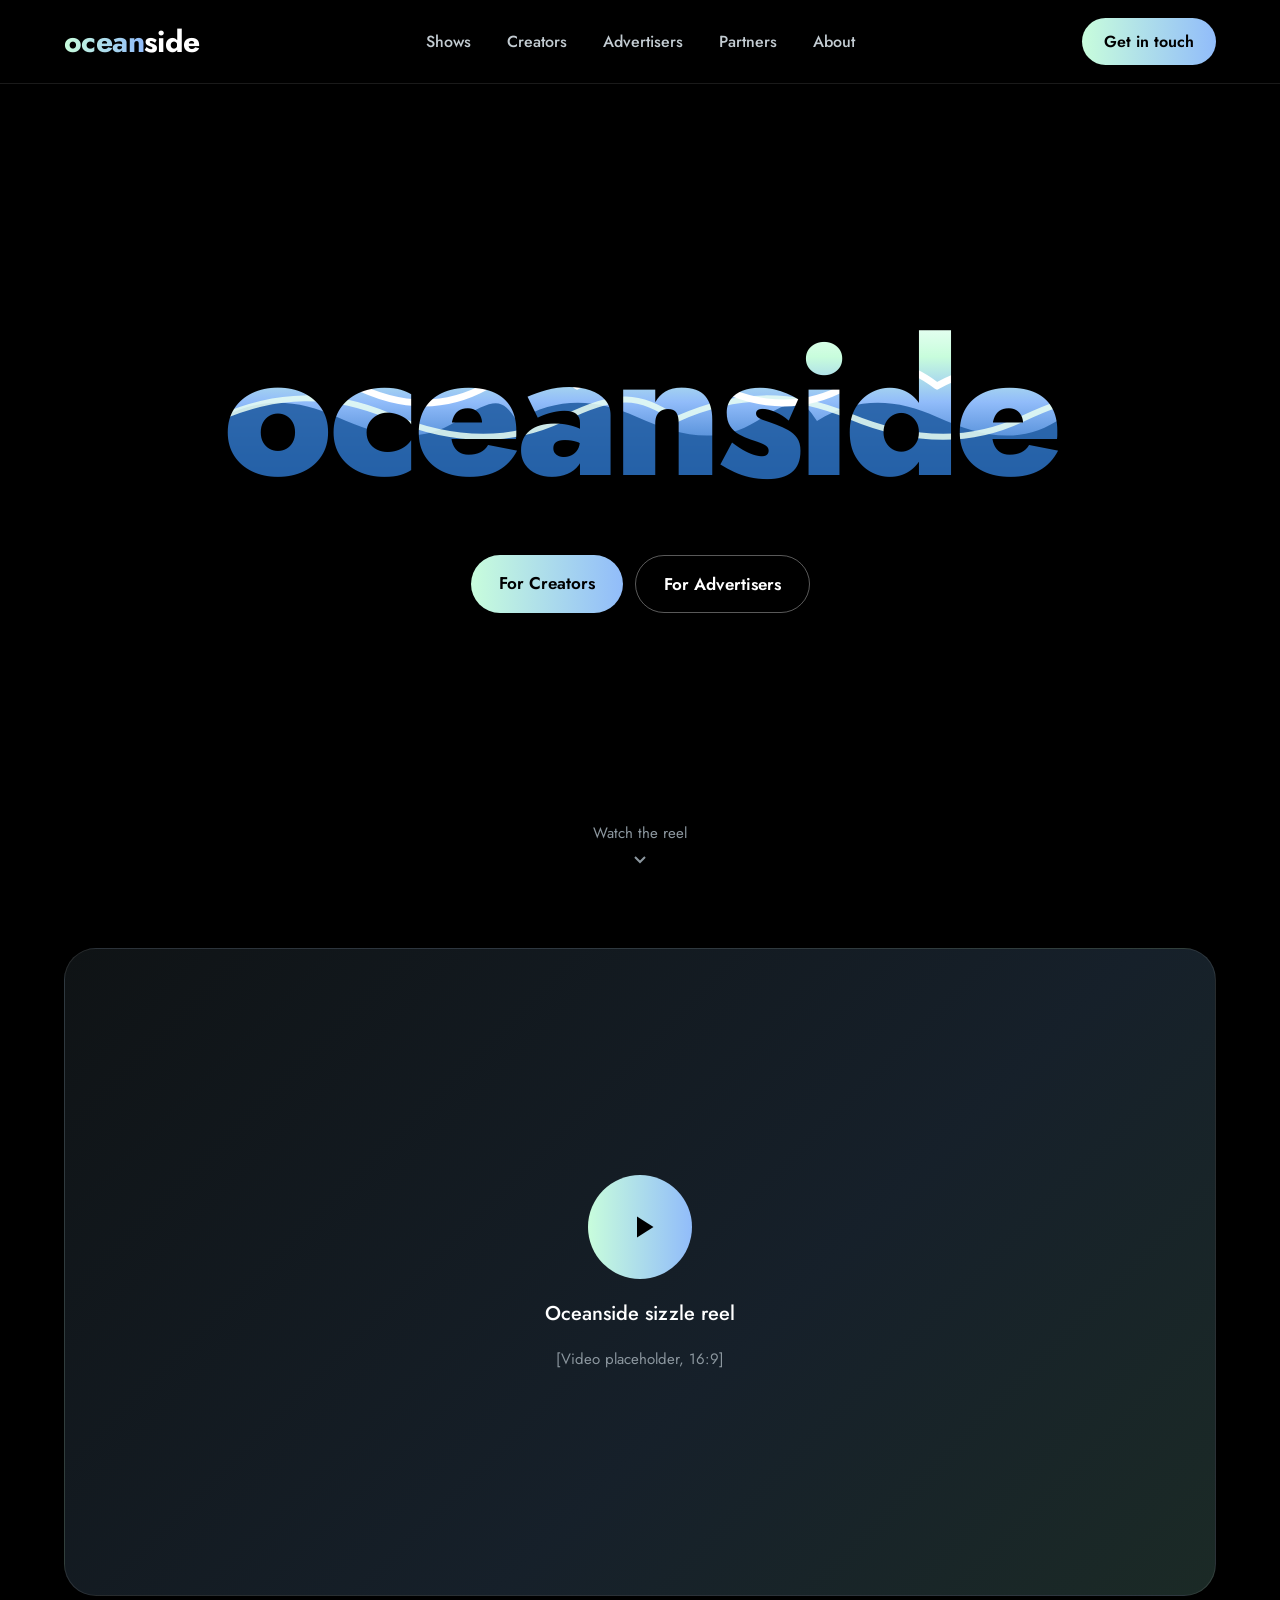
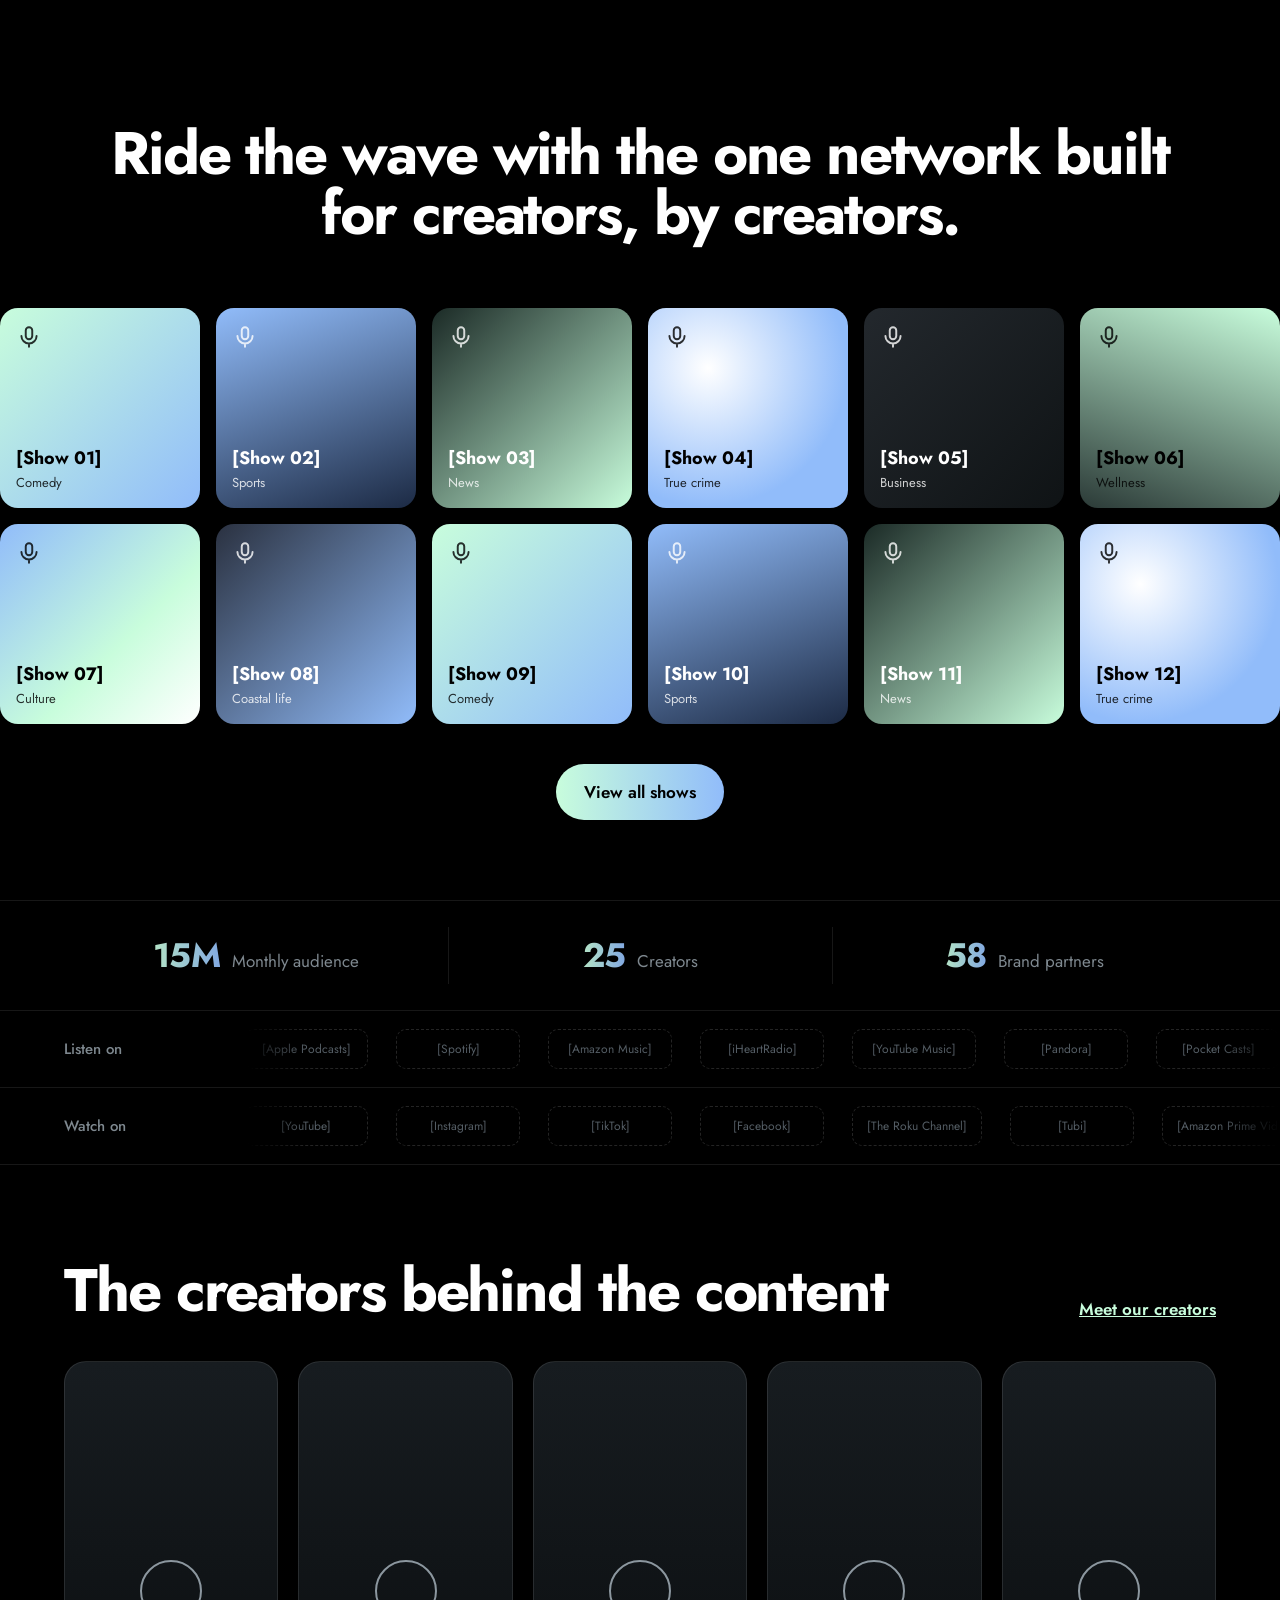
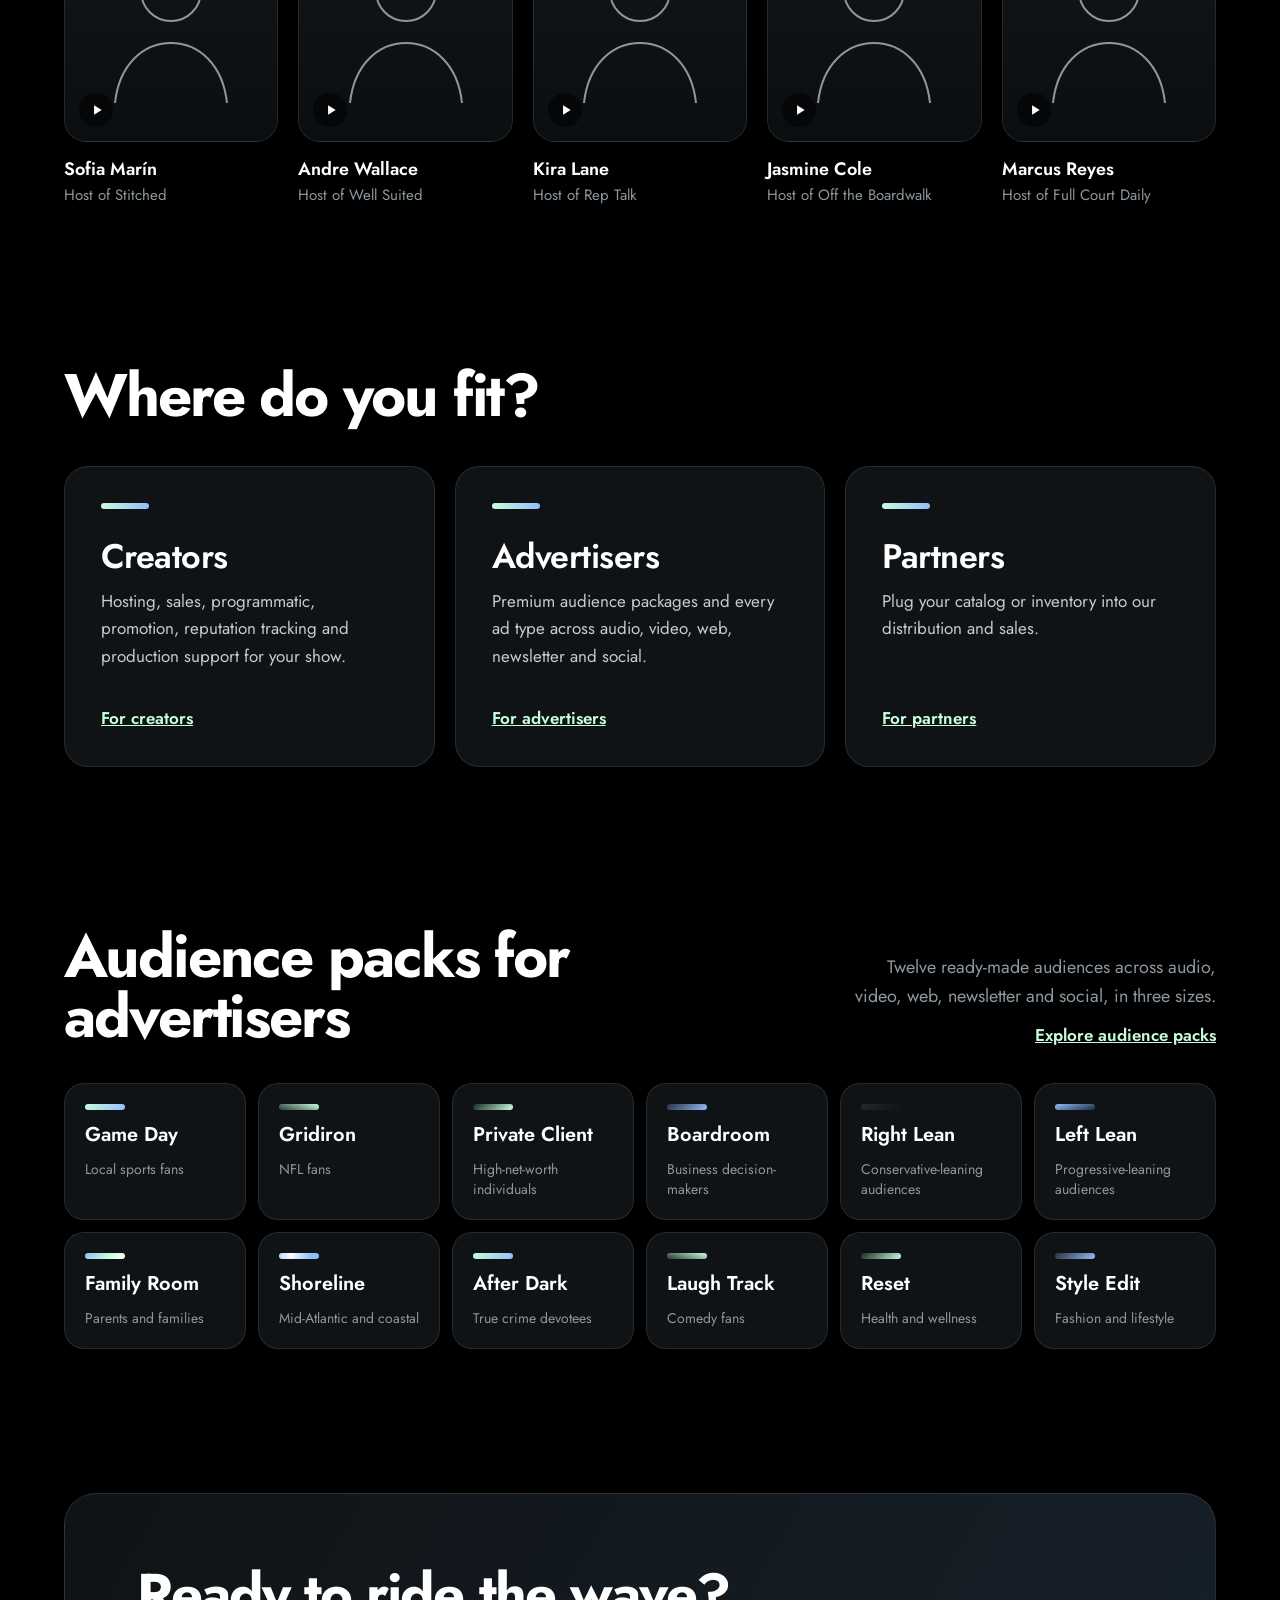
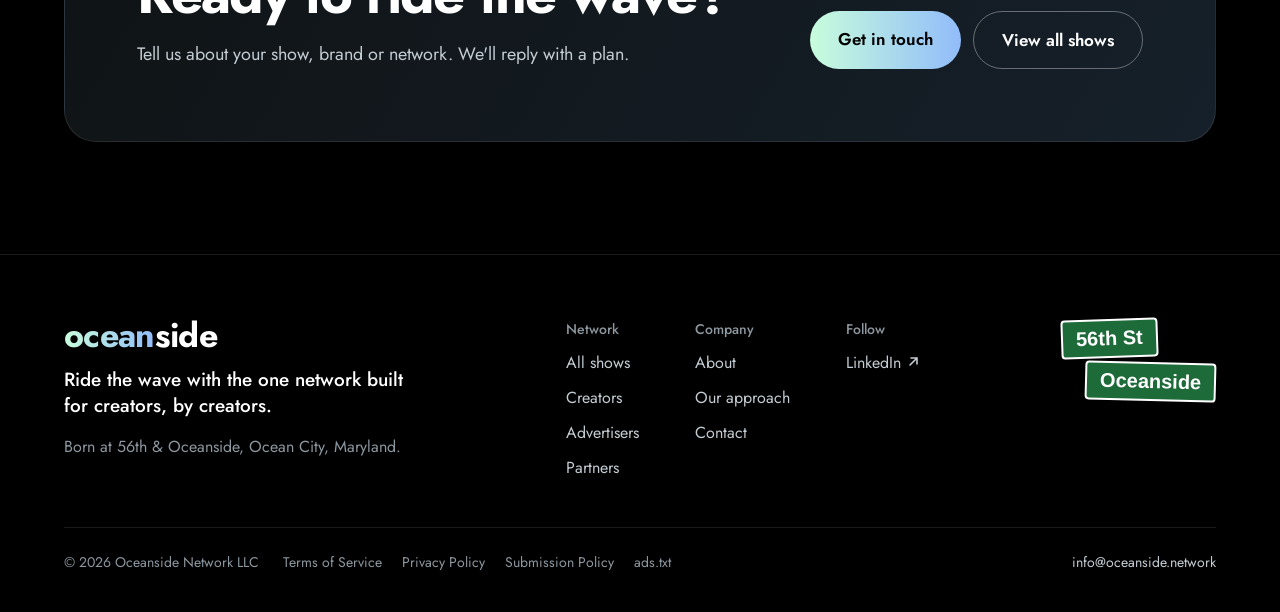
==== commit 27c83be1: "Add files via upload" ====
--- a/index.html
+++ b/index.html
@@ -95,7 +95,11 @@
 </a></div>
 </section>
 <section class="s" style="padding: 64px 64px 96px; display: flex; flex-direction: column; gap: 40px; flex-shrink: 0;">
-<h2 class="h2c" style="margin: 0; font-family: 'Jost', 'Futura', 'Century Gothic', 'Avenir Next', sans-serif; font-weight: 700; font-size: 60px; line-height: 1; letter-spacing: -0.035em; color: #FFFFFF; max-width: 900px;">Where do you fit?</h2><div class="g" style="display: grid; grid-template-columns: repeat(3, minmax(0, 1fr)); gap: 20px;"><div style="background: #0F1315; border: 1px solid rgba(255,255,255,0.10); border-radius: 24px; padding: 36px; display: flex; flex-direction: column; gap: 12px; min-height: 300px;"><div style="height: 6px; width: 48px; border-radius: 3px; background: linear-gradient(90deg, #C8FDDC, #91BCFA); margin-bottom: 16px;"></div><h3 style="margin: 0; font-family: 'Jost', 'Futura', 'Century Gothic', 'Avenir Next', sans-serif; font-weight: 600; font-size: 34px; line-height: 1.15; letter-spacing: -0.015em; color: #FFFFFF;">Creators</h3><p style="margin: 0; font-size: 17px; line-height: 1.6; color: #C3CCD2; max-width: 620px;">Hosting, sales, programmatic, promotion and production support for your show.</p><a href="creators" style="margin-top: auto; padding-top: 24px; font-weight: 600; font-size: 17px;">For creators</a></div><div style="background: #0F1315; border: 1px solid rgba(255,255,255,0.10); border-radius: 24px; padding: 36px; display: flex; flex-direction: column; gap: 12px; min-height: 300px;"><div style="height: 6px; width: 48px; border-radius: 3px; background: linear-gradient(90deg, #C8FDDC, #91BCFA); margin-bottom: 16px;"></div><h3 style="margin: 0; font-family: 'Jost', 'Futura', 'Century Gothic', 'Avenir Next', sans-serif; font-weight: 600; font-size: 34px; line-height: 1.15; letter-spacing: -0.015em; color: #FFFFFF;">Advertisers</h3><p style="margin: 0; font-size: 17px; line-height: 1.6; color: #C3CCD2; max-width: 620px;">Premium audience packages and every ad type across audio, video, web, newsletter and social.</p><a href="advertisers" style="margin-top: auto; padding-top: 24px; font-weight: 600; font-size: 17px;">For advertisers</a></div><div style="background: #0F1315; border: 1px solid rgba(255,255,255,0.10); border-radius: 24px; padding: 36px; display: flex; flex-direction: column; gap: 12px; min-height: 300px;"><div style="height: 6px; width: 48px; border-radius: 3px; background: linear-gradient(90deg, #C8FDDC, #91BCFA); margin-bottom: 16px;"></div><h3 style="margin: 0; font-family: 'Jost', 'Futura', 'Century Gothic', 'Avenir Next', sans-serif; font-weight: 600; font-size: 34px; line-height: 1.15; letter-spacing: -0.015em; color: #FFFFFF;">Partners</h3><p style="margin: 0; font-size: 17px; line-height: 1.6; color: #C3CCD2; max-width: 620px;">Plug your catalog or inventory into our distribution and sales.</p><a href="partners" style="margin-top: auto; padding-top: 24px; font-weight: 600; font-size: 17px;">For partners</a></div></div>
+<h2 class="h2c" style="margin: 0; font-family: 'Jost', 'Futura', 'Century Gothic', 'Avenir Next', sans-serif; font-weight: 700; font-size: 60px; line-height: 1; letter-spacing: -0.035em; color: #FFFFFF; max-width: 900px;">Where do you fit?</h2><div class="g" style="display: grid; grid-template-columns: repeat(3, minmax(0, 1fr)); gap: 20px;"><div style="background: #0F1315; border: 1px solid rgba(255,255,255,0.10); border-radius: 24px; padding: 36px; display: flex; flex-direction: column; gap: 12px; min-height: 300px;"><div style="height: 6px; width: 48px; border-radius: 3px; background: linear-gradient(90deg, #C8FDDC, #91BCFA); margin-bottom: 16px;"></div><h3 style="margin: 0; font-family: 'Jost', 'Futura', 'Century Gothic', 'Avenir Next', sans-serif; font-weight: 600; font-size: 34px; line-height: 1.15; letter-spacing: -0.015em; color: #FFFFFF;">Creators</h3><p style="margin: 0; font-size: 17px; line-height: 1.6; color: #C3CCD2; max-width: 620px;">Hosting, sales, programmatic, promotion, reputation tracking and production support for your show.</p><a href="creators" style="margin-top: auto; padding-top: 24px; font-weight: 600; font-size: 17px;">For creators</a></div><div style="background: #0F1315; border: 1px solid rgba(255,255,255,0.10); border-radius: 24px; padding: 36px; display: flex; flex-direction: column; gap: 12px; min-height: 300px;"><div style="height: 6px; width: 48px; border-radius: 3px; background: linear-gradient(90deg, #C8FDDC, #91BCFA); margin-bottom: 16px;"></div><h3 style="margin: 0; font-family: 'Jost', 'Futura', 'Century Gothic', 'Avenir Next', sans-serif; font-weight: 600; font-size: 34px; line-height: 1.15; letter-spacing: -0.015em; color: #FFFFFF;">Advertisers</h3><p style="margin: 0; font-size: 17px; line-height: 1.6; color: #C3CCD2; max-width: 620px;">Premium audience packages and every ad type across audio, video, web, newsletter and social.</p><a href="advertisers" style="margin-top: auto; padding-top: 24px; font-weight: 600; font-size: 17px;">For advertisers</a></div><div style="background: #0F1315; border: 1px solid rgba(255,255,255,0.10); border-radius: 24px; padding: 36px; display: flex; flex-direction: column; gap: 12px; min-height: 300px;"><div style="height: 6px; width: 48px; border-radius: 3px; background: linear-gradient(90deg, #C8FDDC, #91BCFA); margin-bottom: 16px;"></div><h3 style="margin: 0; font-family: 'Jost', 'Futura', 'Century Gothic', 'Avenir Next', sans-serif; font-weight: 600; font-size: 34px; line-height: 1.15; letter-spacing: -0.015em; color: #FFFFFF;">Partners</h3><p style="margin: 0; font-size: 17px; line-height: 1.6; color: #C3CCD2; max-width: 620px;">Plug your catalog or inventory into our distribution and sales.</p><a href="partners" style="margin-top: auto; padding-top: 24px; font-weight: 600; font-size: 17px;">For partners</a></div></div>
+</section>
+<section class="s" style="padding: 64px 64px 96px; display: flex; flex-direction: column; gap: 36px; flex-shrink: 0;">
+<div class="row" style="display: flex; justify-content: space-between; align-items: flex-end; gap: 64px;"><h2 class="h2c" style="margin: 0; font-family: 'Jost', 'Futura', 'Century Gothic', 'Avenir Next', sans-serif; font-weight: 700; font-size: 60px; line-height: 1; letter-spacing: -0.035em; color: #FFFFFF; max-width: 900px;">Audience packs for advertisers</h2><div style="display: flex; flex-direction: column; gap: 12px; align-items: flex-end; text-align: right;"><p style="margin: 0; font-size: 18px; line-height: 1.6; color: #8C979F; max-width: 420px;">Twelve ready-made audiences across audio, video, web, newsletter and social, in three sizes.</p><a href="advertisers#packs" style="font-weight: 600; font-size: 17px; white-space: nowrap;">Explore audience packs</a></div></div>
+<div class="g gc" style="display: grid; grid-template-columns: repeat(6, minmax(0, 1fr)); gap: 12px;"><a href="advertisers#packs" style="text-decoration: none; color: #FFFFFF; display: flex; flex-direction: column; gap: 10px; padding: 20px; background: #0F1315; border: 1px solid rgba(255,255,255,0.10); border-radius: 20px;"><div aria-hidden="true" style="height: 6px; width: 40px; border-radius: 3px; background: linear-gradient(135deg, #C8FDDC, #91BCFA);"></div><span style="font-size: 20px; font-weight: 600;">Game Day</span><span style="font-size: 14px; color: #8C979F;">Local sports fans</span></a><a href="advertisers#packs" style="text-decoration: none; color: #FFFFFF; display: flex; flex-direction: column; gap: 10px; padding: 20px; background: #0F1315; border: 1px solid rgba(255,255,255,0.10); border-radius: 20px;"><div aria-hidden="true" style="height: 6px; width: 40px; border-radius: 3px; background: linear-gradient(200deg, #C8FDDC, #2B3A37);"></div><span style="font-size: 20px; font-weight: 600;">Gridiron</span><span style="font-size: 14px; color: #8C979F;">NFL fans</span></a><a href="advertisers#packs" style="text-decoration: none; color: #FFFFFF; display: flex; flex-direction: column; gap: 10px; padding: 20px; background: #0F1315; border: 1px solid rgba(255,255,255,0.10); border-radius: 20px;"><div aria-hidden="true" style="height: 6px; width: 40px; border-radius: 3px; background: linear-gradient(135deg, #1B2A26, #C8FDDC);"></div><span style="font-size: 20px; font-weight: 600;">Private Client</span><span style="font-size: 14px; color: #8C979F;">High-net-worth individuals</span></a><a href="advertisers#packs" style="text-decoration: none; color: #FFFFFF; display: flex; flex-direction: column; gap: 10px; padding: 20px; background: #0F1315; border: 1px solid rgba(255,255,255,0.10); border-radius: 20px;"><div aria-hidden="true" style="height: 6px; width: 40px; border-radius: 3px; background: linear-gradient(135deg, #2A3140, #91BCFA);"></div><span style="font-size: 20px; font-weight: 600;">Boardroom</span><span style="font-size: 14px; color: #8C979F;">Business decision-makers</span></a><a href="advertisers#packs" style="text-decoration: none; color: #FFFFFF; display: flex; flex-direction: column; gap: 10px; padding: 20px; background: #0F1315; border: 1px solid rgba(255,255,255,0.10); border-radius: 20px;"><div aria-hidden="true" style="height: 6px; width: 40px; border-radius: 3px; background: linear-gradient(135deg, #23282D, #0F1315);"></div><span style="font-size: 20px; font-weight: 600;">Right Lean</span><span style="font-size: 14px; color: #8C979F;">Conservative-leaning audiences</span></a><a href="advertisers#packs" style="text-decoration: none; color: #FFFFFF; display: flex; flex-direction: column; gap: 10px; padding: 20px; background: #0F1315; border: 1px solid rgba(255,255,255,0.10); border-radius: 20px;"><div aria-hidden="true" style="height: 6px; width: 40px; border-radius: 3px; background: linear-gradient(160deg, #91BCFA, #1C2A44);"></div><span style="font-size: 20px; font-weight: 600;">Left Lean</span><span style="font-size: 14px; color: #8C979F;">Progressive-leaning audiences</span></a><a href="advertisers#packs" style="text-decoration: none; color: #FFFFFF; display: flex; flex-direction: column; gap: 10px; padding: 20px; background: #0F1315; border: 1px solid rgba(255,255,255,0.10); border-radius: 20px;"><div aria-hidden="true" style="height: 6px; width: 40px; border-radius: 3px; background: linear-gradient(135deg, #91BCFA, #C8FDDC 60%, #FFFFFF);"></div><span style="font-size: 20px; font-weight: 600;">Family Room</span><span style="font-size: 14px; color: #8C979F;">Parents and families</span></a><a href="advertisers#packs" style="text-decoration: none; color: #FFFFFF; display: flex; flex-direction: column; gap: 10px; padding: 20px; background: #0F1315; border: 1px solid rgba(255,255,255,0.10); border-radius: 20px;"><div aria-hidden="true" style="height: 6px; width: 40px; border-radius: 3px; background: radial-gradient(circle at 30% 30%, #FFFFFF, #91BCFA 70%);"></div><span style="font-size: 20px; font-weight: 600;">Shoreline</span><span style="font-size: 14px; color: #8C979F;">Mid-Atlantic and coastal</span></a><a href="advertisers#packs" style="text-decoration: none; color: #FFFFFF; display: flex; flex-direction: column; gap: 10px; padding: 20px; background: #0F1315; border: 1px solid rgba(255,255,255,0.10); border-radius: 20px;"><div aria-hidden="true" style="height: 6px; width: 40px; border-radius: 3px; background: linear-gradient(135deg, #C8FDDC, #91BCFA);"></div><span style="font-size: 20px; font-weight: 600;">After Dark</span><span style="font-size: 14px; color: #8C979F;">True crime devotees</span></a><a href="advertisers#packs" style="text-decoration: none; color: #FFFFFF; display: flex; flex-direction: column; gap: 10px; padding: 20px; background: #0F1315; border: 1px solid rgba(255,255,255,0.10); border-radius: 20px;"><div aria-hidden="true" style="height: 6px; width: 40px; border-radius: 3px; background: linear-gradient(200deg, #C8FDDC, #2B3A37);"></div><span style="font-size: 20px; font-weight: 600;">Laugh Track</span><span style="font-size: 14px; color: #8C979F;">Comedy fans</span></a><a href="advertisers#packs" style="text-decoration: none; color: #FFFFFF; display: flex; flex-direction: column; gap: 10px; padding: 20px; background: #0F1315; border: 1px solid rgba(255,255,255,0.10); border-radius: 20px;"><div aria-hidden="true" style="height: 6px; width: 40px; border-radius: 3px; background: linear-gradient(135deg, #1B2A26, #C8FDDC);"></div><span style="font-size: 20px; font-weight: 600;">Reset</span><span style="font-size: 14px; color: #8C979F;">Health and wellness</span></a><a href="advertisers#packs" style="text-decoration: none; color: #FFFFFF; display: flex; flex-direction: column; gap: 10px; padding: 20px; background: #0F1315; border: 1px solid rgba(255,255,255,0.10); border-radius: 20px;"><div aria-hidden="true" style="height: 6px; width: 40px; border-radius: 3px; background: linear-gradient(135deg, #2A3140, #91BCFA);"></div><span style="font-size: 20px; font-weight: 600;">Style Edit</span><span style="font-size: 14px; color: #8C979F;">Fashion and lifestyle</span></a></div>
 </section>
 <section class="s" style="padding: 48px 64px 112px; display: flex; flex-direction: column; gap: 48px; flex-shrink: 0;">
 <div class="row ctab" style="border-radius: 32px; padding: 72px; background: linear-gradient(120deg, #0F1315, #16202A); border: 1px solid rgba(255,255,255,0.10); display: flex; justify-content: space-between; align-items: flex-end; gap: 64px;">
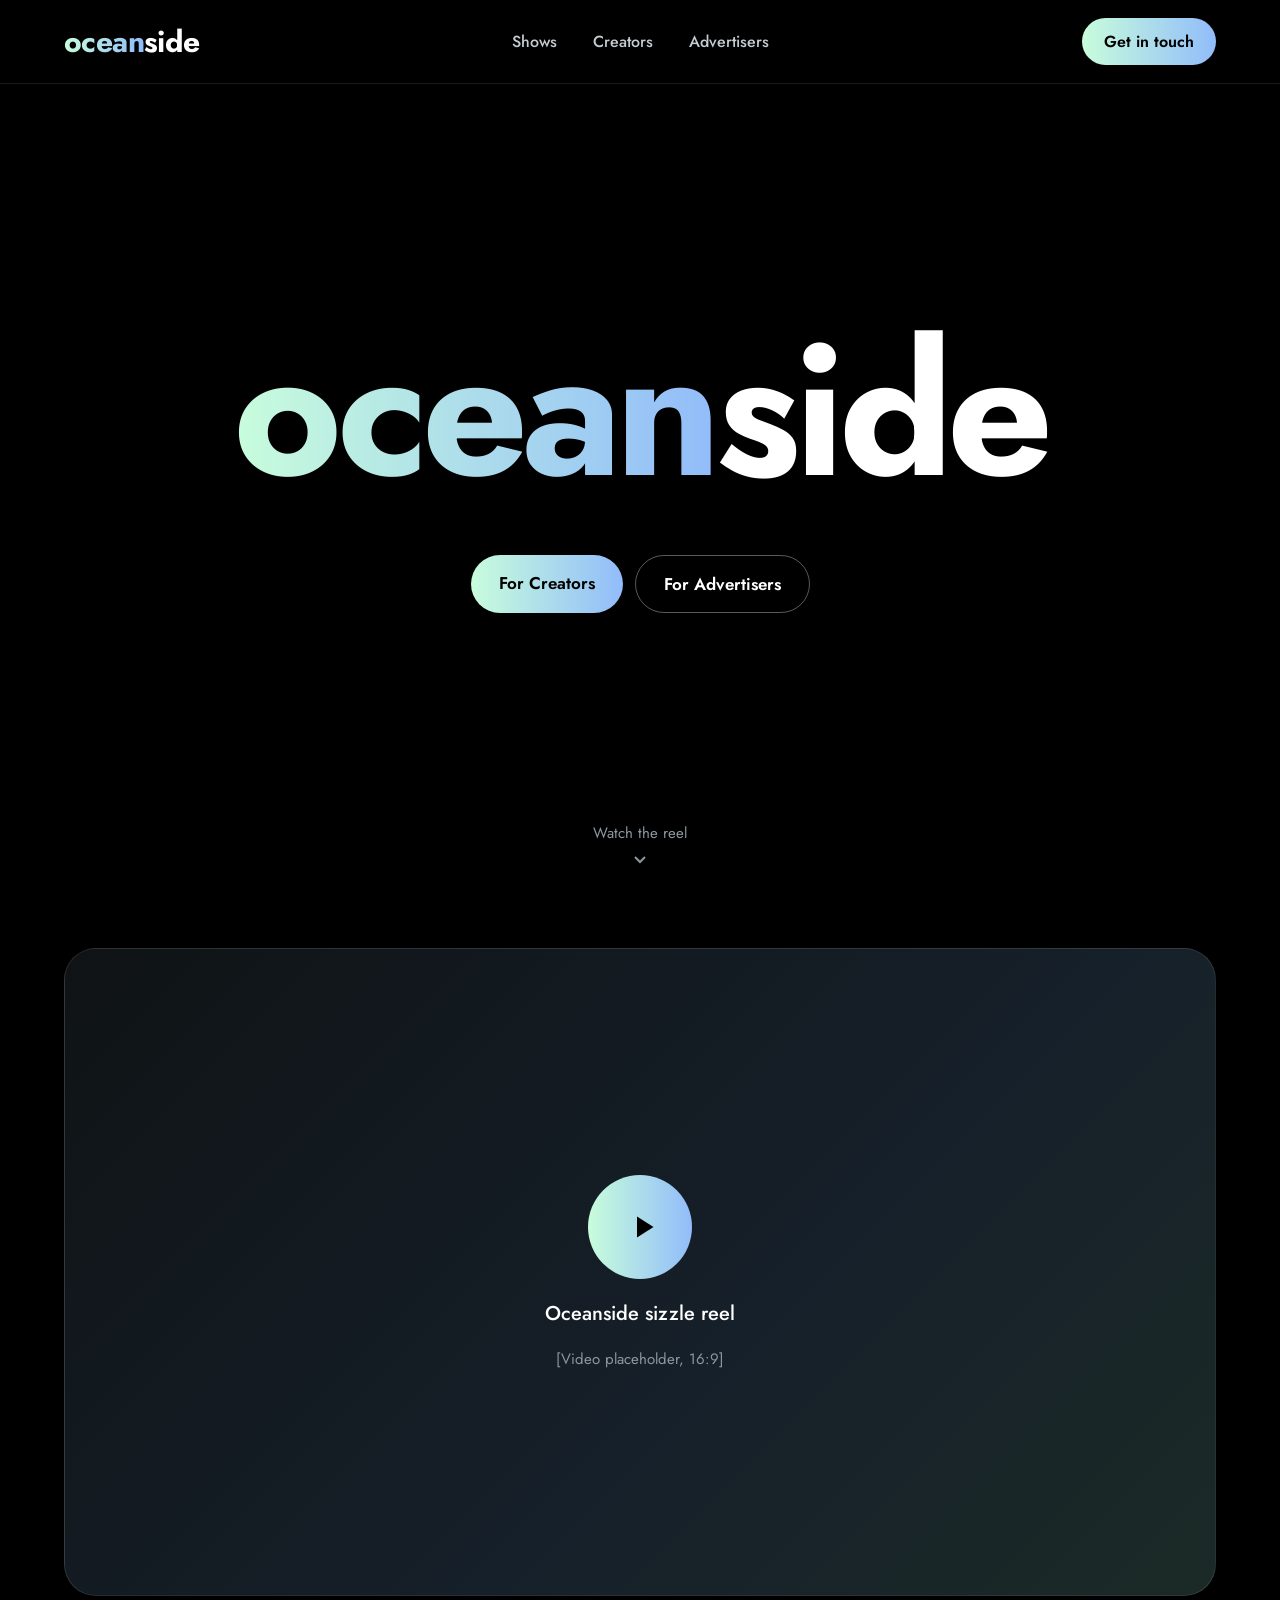
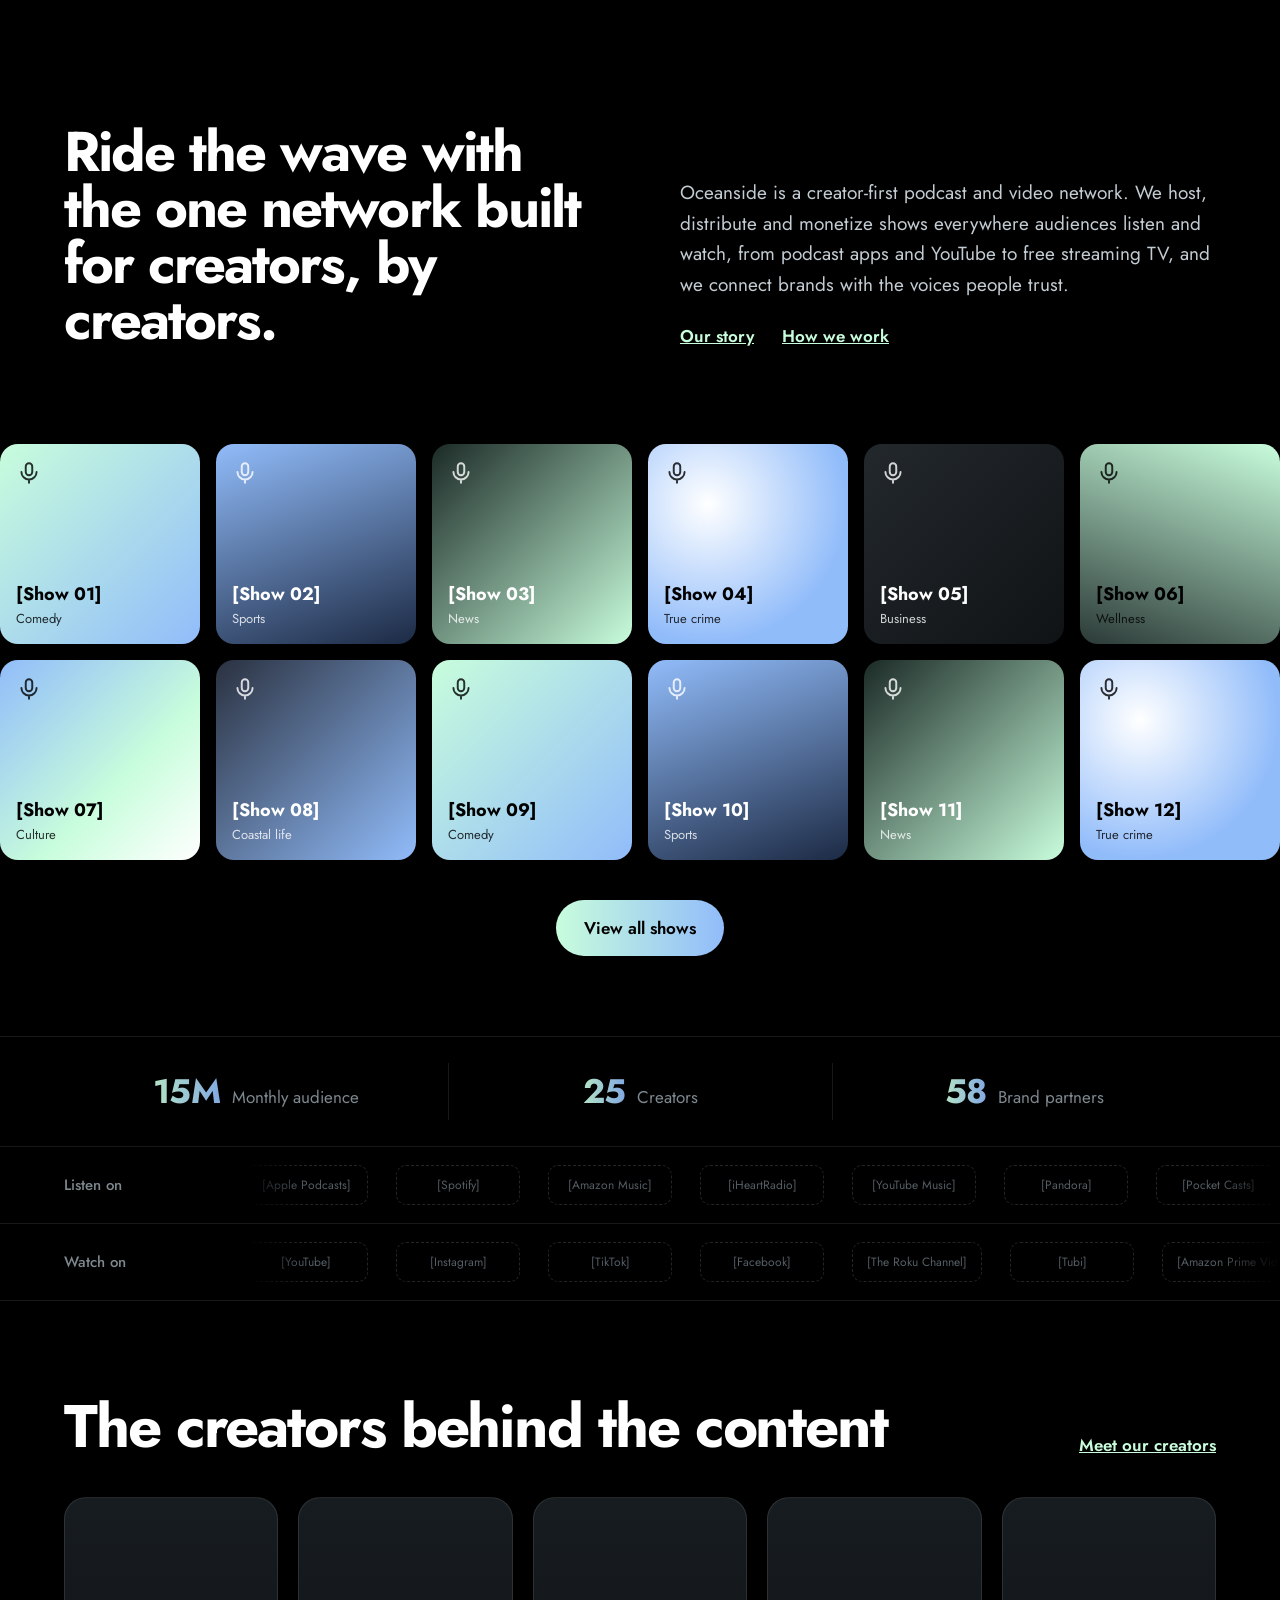
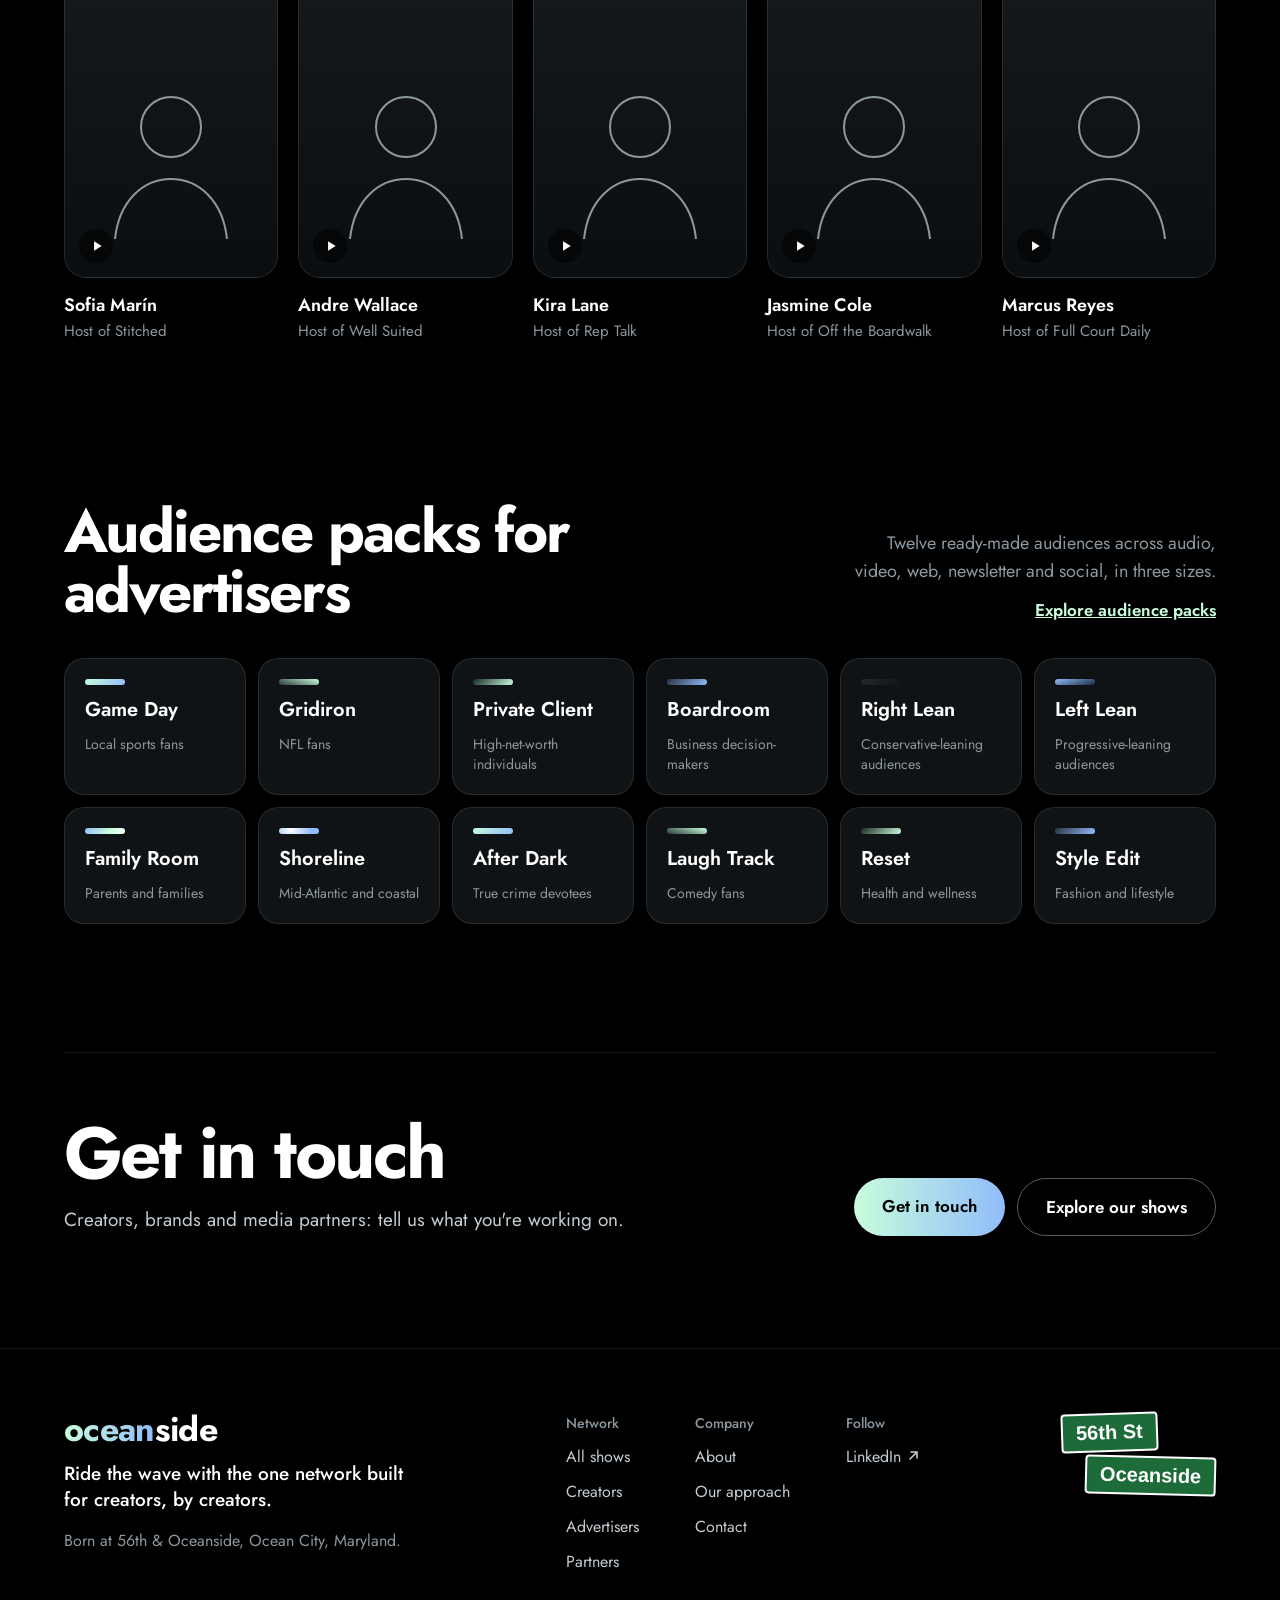
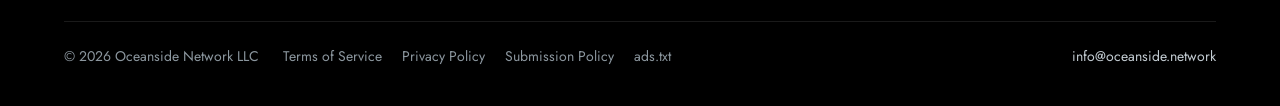
==== commit 32ecd7b4: "Add files via upload" ====
--- a/index.html
+++ b/index.html
@@ -20,19 +20,17 @@
 <body>
 <div class="page">
 <header class="navbar" style="height: 84px; flex-shrink: 0; box-sizing: border-box; padding: 0 64px; display: flex; align-items: center; justify-content: space-between; border-bottom: 1px solid rgba(255,255,255,0.10); background: #000000;">
-<a href="./" aria-label="Oceanside home" style="text-decoration: none; display: inline-flex; align-items: baseline; font-family: 'Jost', 'Futura', 'Century Gothic', 'Avenir Next', sans-serif; font-weight: 700; font-size: 30px; letter-spacing: -0.02em; line-height: 1;"><span style="background: linear-gradient(90deg, #C8FDDC, #91BCFA); -webkit-background-clip: text; background-clip: text; color: transparent;">ocean</span><span style="color: #FFFFFF;">side</span></a>
+<a href="./" class="om-logo" aria-label="Oceanside home" style="text-decoration: none; display: inline-flex; align-items: baseline; font-family: 'Jost', 'Futura', 'Century Gothic', 'Avenir Next', sans-serif; font-weight: 700; font-size: 30px; letter-spacing: -0.02em; line-height: 1;"><span style="background: linear-gradient(90deg, #C8FDDC, #91BCFA); -webkit-background-clip: text; background-clip: text; color: transparent;">ocean</span><span style="color: #FFFFFF;">side</span></a>
 <nav aria-label="Main" class="navlinks" style="display: flex; align-items: center; gap: 4px;">
 <a href="shows" style="color: #C3CCD2; background: transparent; text-decoration: none; font-size: 16px; font-weight: 500; padding: 10px 16px; border-radius: 999px;">Shows</a>
 <a href="creators" style="color: #C3CCD2; background: transparent; text-decoration: none; font-size: 16px; font-weight: 500; padding: 10px 16px; border-radius: 999px;">Creators</a>
 <a href="advertisers" style="color: #C3CCD2; background: transparent; text-decoration: none; font-size: 16px; font-weight: 500; padding: 10px 16px; border-radius: 999px;">Advertisers</a>
-<a href="partners" style="color: #C3CCD2; background: transparent; text-decoration: none; font-size: 16px; font-weight: 500; padding: 10px 16px; border-radius: 999px;">Partners</a>
-<a href="about" style="color: #C3CCD2; background: transparent; text-decoration: none; font-size: 16px; font-weight: 500; padding: 10px 16px; border-radius: 999px;">About</a>
 </nav>
 <a href="contact" style="background: linear-gradient(90deg, #C8FDDC, #91BCFA); color: #000000; text-decoration: none; font-weight: 600; font-size: 16px; padding: 12px 22px; border-radius: 999px;">Get in touch</a>
 </header>
 <section class="hero s" style="height: 816px; box-sizing: border-box; padding: 0 64px 48px; display: flex; flex-direction: column; align-items: center; justify-content: center; gap: 44px; text-align: center; position: relative; overflow: hidden; flex-shrink: 0; background: #000000;">
 <h1 class="h1c" style="margin: 0; display: flex; flex-direction: column; align-items: center; gap: 12px; font-family: 'Jost', 'Futura', 'Century Gothic', 'Avenir Next', sans-serif; line-height: 0.9;">
-<span class="wm-wrap"><span class="wm-fill" aria-hidden="true"></span><video class="wm-video" src="waves.mp4" autoplay muted loop playsinline aria-hidden="true"></video><span class="heromark wm-knock" style="font-weight: 800; font-size: 210px; letter-spacing: -0.035em; line-height: 0.95; padding: 0 0.03em 0.06em;">oceanside</span></span></h1>
+<span class="heromark om-logo" style="display: block; font-weight: 700; font-size: 210px; letter-spacing: -0.035em; line-height: 0.95; padding-bottom: 0.06em;"><span style="background: linear-gradient(90deg, #C8FDDC, #91BCFA); -webkit-background-clip: text; background-clip: text; color: transparent;">ocean</span><span style="color: #FFFFFF;">side</span></span></h1>
 <div style="display: flex; gap: 12px; flex-wrap: wrap; justify-content: center;"><a href="creators" style="background: linear-gradient(90deg, #C8FDDC, #91BCFA); color: #000000; text-decoration: none; font-weight: 600; font-size: 17px; padding: 16px 28px; border-radius: 999px; display: inline-block;">For Creators</a><a href="advertisers" style="background: transparent; color: #FFFFFF; border: 1px solid rgba(255,255,255,0.35); text-decoration: none; font-weight: 600; font-size: 17px; padding: 16px 28px; border-radius: 999px; display: inline-block;">For Advertisers</a></div>
 <a href="#reel" style="position: absolute; bottom: 32px; left: 50%; transform: translateX(-50%); color: #8C979F; text-decoration: none; font-size: 15px; display: flex; flex-direction: column; align-items: center; gap: 6px;">Watch the reel<svg width="18" height="18" viewBox="0 0 18 18" fill="none" aria-hidden="true"><path d="M4 7l5 5 5-5" stroke="currentColor" stroke-width="2"></path></svg></a>
 </section>
@@ -41,8 +39,11 @@
 <div style="width: 104px; height: 104px; border-radius: 50%; background: linear-gradient(90deg, #C8FDDC, #91BCFA); display: flex; align-items: center; justify-content: center; padding-left: 6px; box-sizing: border-box;"><svg width="36" height="36" viewBox="0 0 24 24" aria-hidden="true"><path d="M8 5v14l11-7z" fill="#000000"></path></svg></div>
 <span style="font-size: 20px; font-weight: 500; color: #FFFFFF;">Oceanside sizzle reel</span><span style="font-size: 15px; color: #8C979F;">[Video placeholder, 16:9]</span>
 <video id="reel-video" src="sizzle.mp4" poster="sizzle-poster.jpg" controls playsinline autoplay muted loop preload="auto" aria-label="Oceanside sizzle reel" style="position: absolute; inset: 0; width: 100%; height: 100%; object-fit: cover; background: #000000; opacity: 0; pointer-events: none; transition: opacity .4s ease;"></video></div></section>
-<section class="s" style="padding: 32px 64px 64px; display: flex; flex-direction: column; gap: 48px; flex-shrink: 0;">
-<div style="display: flex; justify-content: center; text-align: center;"><h2 class="h2c" style="margin: 0; font-family: 'Jost', 'Futura', 'Century Gothic', 'Avenir Next', sans-serif; font-weight: 700; font-size: 60px; line-height: 1; letter-spacing: -0.035em; color: #FFFFFF; max-width: 1100px;">Ride the wave with the one network built for creators, by creators.</h2></div>
+<section class="s" style="padding: 32px 64px 96px; display: flex; flex-direction: column; gap: 48px; flex-shrink: 0;">
+<div class="g" style="display: grid; grid-template-columns: repeat(2, minmax(0, 1fr)); gap: 80px; align-items: end;">
+<h2 class="h2c" style="margin: 0; font-family: 'Jost', 'Futura', 'Century Gothic', 'Avenir Next', sans-serif; font-weight: 700; font-size: 56px; line-height: 1; letter-spacing: -0.035em; color: #FFFFFF; max-width: 760px;">Ride the wave with the one network built for creators, by creators.</h2>
+<div style="display: flex; flex-direction: column; gap: 24px;"><p style="margin: 0; font-size: 19px; line-height: 1.6; color: #C3CCD2; max-width: 600px;">Oceanside is a creator-first podcast and video network. We host, distribute and monetize shows everywhere audiences listen and watch, from podcast apps and YouTube to free streaming TV, and we connect brands with the voices people trust.</p>
+<div style="display: flex; gap: 28px;"><a href="about" style="font-weight: 600; font-size: 17px;">Our story</a><a href="approach" style="font-weight: 600; font-size: 17px;">How we work</a></div></div></div>
 </section>
 <section class="s" style="padding: 0 0 80px; flex-shrink: 0; display: flex; flex-direction: column; gap: 40px;">
 <div aria-label="Podcast artwork from shows on the network (placeholders)" style="display: flex; flex-direction: column; gap: 16px;"><div class="om-marquee" style="overflow: hidden;"><div class="om-track" style="display: flex; width: max-content;"><div style="display: flex;"><div style="width: 200px; height: 200px; flex-shrink: 0; margin-right: 16px; border-radius: 18px; background: linear-gradient(135deg, #C8FDDC, #91BCFA); display: flex; flex-direction: column; justify-content: space-between; padding: 16px; box-sizing: border-box; color: #000000;"><div style="opacity: 0.8;"><svg width="26" height="26" viewBox="0 0 24 24" fill="none" aria-hidden="true"><rect x="9" y="3" width="6" height="11" rx="3" stroke="currentColor" stroke-width="1.8"></rect><path d="M5 11a7 7 0 0 0 14 0M12 18v3" stroke="currentColor" stroke-width="1.8" stroke-linecap="round"></path></svg></div><div style="display: flex; flex-direction: column; gap: 2px;"><span style="font-weight: 700; font-size: 18px;">[Show 01]</span><span style="font-size: 13px; opacity: 0.8;">Comedy</span></div></div><div style="width: 200px; height: 200px; flex-shrink: 0; margin-right: 16px; border-radius: 18px; background: linear-gradient(160deg, #91BCFA, #1C2A44); display: flex; flex-direction: column; justify-content: space-between; padding: 16px; box-sizing: border-box; color: #FFFFFF;"><div style="opacity: 0.8;"><svg width="26" height="26" viewBox="0 0 24 24" fill="none" aria-hidden="true"><rect x="9" y="3" width="6" height="11" rx="3" stroke="currentColor" stroke-width="1.8"></rect><path d="M5 11a7 7 0 0 0 14 0M12 18v3" stroke="currentColor" stroke-width="1.8" stroke-linecap="round"></path></svg></div><div style="display: flex; flex-direction: column; gap: 2px;"><span style="font-weight: 700; font-size: 18px;">[Show 02]</span><span style="font-size: 13px; opacity: 0.8;">Sports</span></div></div><div style="width: 200px; height: 200px; flex-shrink: 0; margin-right: 16px; border-radius: 18px; background: linear-gradient(135deg, #1B2A26, #C8FDDC); display: flex; flex-direction: column; justify-content: space-between; padding: 16px; box-sizing: border-box; color: #FFFFFF;"><div style="opacity: 0.8;"><svg width="26" height="26" viewBox="0 0 24 24" fill="none" aria-hidden="true"><rect x="9" y="3" width="6" height="11" rx="3" stroke="currentColor" stroke-width="1.8"></rect><path d="M5 11a7 7 0 0 0 14 0M12 18v3" stroke="currentColor" stroke-width="1.8" stroke-linecap="round"></path></svg></div><div style="display: flex; flex-direction: column; gap: 2px;"><span style="font-weight: 700; font-size: 18px;">[Show 03]</span><span style="font-size: 13px; opacity: 0.8;">News</span></div></div><div style="width: 200px; height: 200px; flex-shrink: 0; margin-right: 16px; border-radius: 18px; background: radial-gradient(circle at 30% 30%, #FFFFFF, #91BCFA 70%); display: flex; flex-direction: column; justify-content: space-between; padding: 16px; box-sizing: border-box; color: #000000;"><div style="opacity: 0.8;"><svg width="26" height="26" viewBox="0 0 24 24" fill="none" aria-hidden="true"><rect x="9" y="3" width="6" height="11" rx="3" stroke="currentColor" stroke-width="1.8"></rect><path d="M5 11a7 7 0 0 0 14 0M12 18v3" stroke="currentColor" stroke-width="1.8" stroke-linecap="round"></path></svg></div><div style="display: flex; flex-direction: column; gap: 2px;"><span style="font-weight: 700; font-size: 18px;">[Show 04]</span><span style="font-size: 13px; opacity: 0.8;">True crime</span></div></div><div style="width: 200px; height: 200px; flex-shrink: 0; margin-right: 16px; border-radius: 18px; background: linear-gradient(135deg, #23282D, #0F1315); display: flex; flex-direction: column; justify-content: space-between; padding: 16px; box-sizing: border-box; color: #FFFFFF;"><div style="opacity: 0.8;"><svg width="26" height="26" viewBox="0 0 24 24" fill="none" aria-hidden="true"><rect x="9" y="3" width="6" height="11" rx="3" stroke="currentColor" stroke-width="1.8"></rect><path d="M5 11a7 7 0 0 0 14 0M12 18v3" stroke="currentColor" stroke-width="1.8" stroke-linecap="round"></path></svg></div><div style="display: flex; flex-direction: column; gap: 2px;"><span style="font-weight: 700; font-size: 18px;">[Show 05]</span><span style="font-size: 13px; opacity: 0.8;">Business</span></div></div><div style="width: 200px; height: 200px; flex-shrink: 0; margin-right: 16px; border-radius: 18px; background: linear-gradient(200deg, #C8FDDC, #2B3A37); display: flex; flex-direction: column; justify-content: space-between; padding: 16px; box-sizing: border-box; color: #000000;"><div style="opacity: 0.8;"><svg width="26" height="26" viewBox="0 0 24 24" fill="none" aria-hidden="true"><rect x="9" y="3" width="6" height="11" rx="3" stroke="currentColor" stroke-width="1.8"></rect><path d="M5 11a7 7 0 0 0 14 0M12 18v3" stroke="currentColor" stroke-width="1.8" stroke-linecap="round"></path></svg></div><div style="display: flex; flex-direction: column; gap: 2px;"><span style="font-weight: 700; font-size: 18px;">[Show 06]</span><span style="font-size: 13px; opacity: 0.8;">Wellness</span></div></div><div style="width: 200px; height: 200px; flex-shrink: 0; margin-right: 16px; border-radius: 18px; background: linear-gradient(135deg, #91BCFA, #C8FDDC 60%, #FFFFFF); display: flex; flex-direction: column; justify-content: space-between; padding: 16px; box-sizing: border-box; color: #000000;"><div style="opacity: 0.8;"><svg width="26" height="26" viewBox="0 0 24 24" fill="none" aria-hidden="true"><rect x="9" y="3" width="6" height="11" rx="3" stroke="currentColor" stroke-width="1.8"></rect><path d="M5 11a7 7 0 0 0 14 0M12 18v3" stroke="currentColor" stroke-width="1.8" stroke-linecap="round"></path></svg></div><div style="display: flex; flex-direction: column; gap: 2px;"><span style="font-weight: 700; font-size: 18px;">[Show 07]</span><span style="font-size: 13px; opacity: 0.8;">Culture</span></div></div><div style="width: 200px; height: 200px; flex-shrink: 0; margin-right: 16px; border-radius: 18px; background: linear-gradient(135deg, #2A3140, #91BCFA); display: flex; flex-direction: column; justify-content: space-between; padding: 16px; box-sizing: border-box; color: #FFFFFF;"><div style="opacity: 0.8;"><svg width="26" height="26" viewBox="0 0 24 24" fill="none" aria-hidden="true"><rect x="9" y="3" width="6" height="11" rx="3" stroke="currentColor" stroke-width="1.8"></rect><path d="M5 11a7 7 0 0 0 14 0M12 18v3" stroke="currentColor" stroke-width="1.8" stroke-linecap="round"></path></svg></div><div style="display: flex; flex-direction: column; gap: 2px;"><span style="font-weight: 700; font-size: 18px;">[Show 08]</span><span style="font-size: 13px; opacity: 0.8;">Coastal life</span></div></div><div style="width: 200px; height: 200px; flex-shrink: 0; margin-right: 16px; border-radius: 18px; background: linear-gradient(135deg, #C8FDDC, #91BCFA); display: flex; flex-direction: column; justify-content: space-between; padding: 16px; box-sizing: border-box; color: #000000;"><div style="opacity: 0.8;"><svg width="26" height="26" viewBox="0 0 24 24" fill="none" aria-hidden="true"><rect x="9" y="3" width="6" height="11" rx="3" stroke="currentColor" stroke-width="1.8"></rect><path d="M5 11a7 7 0 0 0 14 0M12 18v3" stroke="currentColor" stroke-width="1.8" stroke-linecap="round"></path></svg></div><div style="display: flex; flex-direction: column; gap: 2px;"><span style="font-weight: 700; font-size: 18px;">[Show 09]</span><span style="font-size: 13px; opacity: 0.8;">Comedy</span></div></div><div style="width: 200px; height: 200px; flex-shrink: 0; margin-right: 16px; border-radius: 18px; background: linear-gradient(160deg, #91BCFA, #1C2A44); display: flex; flex-direction: column; justify-content: space-between; padding: 16px; box-sizing: border-box; color: #FFFFFF;"><div style="opacity: 0.8;"><svg width="26" height="26" viewBox="0 0 24 24" fill="none" aria-hidden="true"><rect x="9" y="3" width="6" height="11" rx="3" stroke="currentColor" stroke-width="1.8"></rect><path d="M5 11a7 7 0 0 0 14 0M12 18v3" stroke="currentColor" stroke-width="1.8" stroke-linecap="round"></path></svg></div><div style="display: flex; flex-direction: column; gap: 2px;"><span style="font-weight: 700; font-size: 18px;">[Show 10]</span><span style="font-size: 13px; opacity: 0.8;">Sports</span></div></div><div style="width: 200px; height: 200px; flex-shrink: 0; margin-right: 16px; border-radius: 18px; background: linear-gradient(135deg, #1B2A26, #C8FDDC); display: flex; flex-direction: column; justify-content: space-between; padding: 16px; box-sizing: border-box; color: #FFFFFF;"><div style="opacity: 0.8;"><svg width="26" height="26" viewBox="0 0 24 24" fill="none" aria-hidden="true"><rect x="9" y="3" width="6" height="11" rx="3" stroke="currentColor" stroke-width="1.8"></rect><path d="M5 11a7 7 0 0 0 14 0M12 18v3" stroke="currentColor" stroke-width="1.8" stroke-linecap="round"></path></svg></div><div style="display: flex; flex-direction: column; gap: 2px;"><span style="font-weight: 700; font-size: 18px;">[Show 11]</span><span style="font-size: 13px; opacity: 0.8;">News</span></div></div><div style="width: 200px; height: 200px; flex-shrink: 0; margin-right: 16px; border-radius: 18px; background: radial-gradient(circle at 30% 30%, #FFFFFF, #91BCFA 70%); display: flex; flex-direction: column; justify-content: space-between; padding: 16px; box-sizing: border-box; color: #000000;"><div style="opacity: 0.8;"><svg width="26" height="26" viewBox="0 0 24 24" fill="none" aria-hidden="true"><rect x="9" y="3" width="6" height="11" rx="3" stroke="currentColor" stroke-width="1.8"></rect><path d="M5 11a7 7 0 0 0 14 0M12 18v3" stroke="currentColor" stroke-width="1.8" stroke-linecap="round"></path></svg></div><div style="display: flex; flex-direction: column; gap: 2px;"><span style="font-weight: 700; font-size: 18px;">[Show 12]</span><span style="font-size: 13px; opacity: 0.8;">True crime</span></div></div></div><div aria-hidden="true" style="display: flex;"><div style="width: 200px; height: 200px; flex-shrink: 0; margin-right: 16px; border-radius: 18px; background: linear-gradient(135deg, #C8FDDC, #91BCFA); display: flex; flex-direction: column; justify-content: space-between; padding: 16px; box-sizing: border-box; color: #000000;"><div style="opacity: 0.8;"><svg width="26" height="26" viewBox="0 0 24 24" fill="none" aria-hidden="true"><rect x="9" y="3" width="6" height="11" rx="3" stroke="currentColor" stroke-width="1.8"></rect><path d="M5 11a7 7 0 0 0 14 0M12 18v3" stroke="currentColor" stroke-width="1.8" stroke-linecap="round"></path></svg></div><div style="display: flex; flex-direction: column; gap: 2px;"><span style="font-weight: 700; font-size: 18px;">[Show 01]</span><span style="font-size: 13px; opacity: 0.8;">Comedy</span></div></div><div style="width: 200px; height: 200px; flex-shrink: 0; margin-right: 16px; border-radius: 18px; background: linear-gradient(160deg, #91BCFA, #1C2A44); display: flex; flex-direction: column; justify-content: space-between; padding: 16px; box-sizing: border-box; color: #FFFFFF;"><div style="opacity: 0.8;"><svg width="26" height="26" viewBox="0 0 24 24" fill="none" aria-hidden="true"><rect x="9" y="3" width="6" height="11" rx="3" stroke="currentColor" stroke-width="1.8"></rect><path d="M5 11a7 7 0 0 0 14 0M12 18v3" stroke="currentColor" stroke-width="1.8" stroke-linecap="round"></path></svg></div><div style="display: flex; flex-direction: column; gap: 2px;"><span style="font-weight: 700; font-size: 18px;">[Show 02]</span><span style="font-size: 13px; opacity: 0.8;">Sports</span></div></div><div style="width: 200px; height: 200px; flex-shrink: 0; margin-right: 16px; border-radius: 18px; background: linear-gradient(135deg, #1B2A26, #C8FDDC); display: flex; flex-direction: column; justify-content: space-between; padding: 16px; box-sizing: border-box; color: #FFFFFF;"><div style="opacity: 0.8;"><svg width="26" height="26" viewBox="0 0 24 24" fill="none" aria-hidden="true"><rect x="9" y="3" width="6" height="11" rx="3" stroke="currentColor" stroke-width="1.8"></rect><path d="M5 11a7 7 0 0 0 14 0M12 18v3" stroke="currentColor" stroke-width="1.8" stroke-linecap="round"></path></svg></div><div style="display: flex; flex-direction: column; gap: 2px;"><span style="font-weight: 700; font-size: 18px;">[Show 03]</span><span style="font-size: 13px; opacity: 0.8;">News</span></div></div><div style="width: 200px; height: 200px; flex-shrink: 0; margin-right: 16px; border-radius: 18px; background: radial-gradient(circle at 30% 30%, #FFFFFF, #91BCFA 70%); display: flex; flex-direction: column; justify-content: space-between; padding: 16px; box-sizing: border-box; color: #000000;"><div style="opacity: 0.8;"><svg width="26" height="26" viewBox="0 0 24 24" fill="none" aria-hidden="true"><rect x="9" y="3" width="6" height="11" rx="3" stroke="currentColor" stroke-width="1.8"></rect><path d="M5 11a7 7 0 0 0 14 0M12 18v3" stroke="currentColor" stroke-width="1.8" stroke-linecap="round"></path></svg></div><div style="display: flex; flex-direction: column; gap: 2px;"><span style="font-weight: 700; font-size: 18px;">[Show 04]</span><span style="font-size: 13px; opacity: 0.8;">True crime</span></div></div><div style="width: 200px; height: 200px; flex-shrink: 0; margin-right: 16px; border-radius: 18px; background: linear-gradient(135deg, #23282D, #0F1315); display: flex; flex-direction: column; justify-content: space-between; padding: 16px; box-sizing: border-box; color: #FFFFFF;"><div style="opacity: 0.8;"><svg width="26" height="26" viewBox="0 0 24 24" fill="none" aria-hidden="true"><rect x="9" y="3" width="6" height="11" rx="3" stroke="currentColor" stroke-width="1.8"></rect><path d="M5 11a7 7 0 0 0 14 0M12 18v3" stroke="currentColor" stroke-width="1.8" stroke-linecap="round"></path></svg></div><div style="display: flex; flex-direction: column; gap: 2px;"><span style="font-weight: 700; font-size: 18px;">[Show 05]</span><span style="font-size: 13px; opacity: 0.8;">Business</span></div></div><div style="width: 200px; height: 200px; flex-shrink: 0; margin-right: 16px; border-radius: 18px; background: linear-gradient(200deg, #C8FDDC, #2B3A37); display: flex; flex-direction: column; justify-content: space-between; padding: 16px; box-sizing: border-box; color: #000000;"><div style="opacity: 0.8;"><svg width="26" height="26" viewBox="0 0 24 24" fill="none" aria-hidden="true"><rect x="9" y="3" width="6" height="11" rx="3" stroke="currentColor" stroke-width="1.8"></rect><path d="M5 11a7 7 0 0 0 14 0M12 18v3" stroke="currentColor" stroke-width="1.8" stroke-linecap="round"></path></svg></div><div style="display: flex; flex-direction: column; gap: 2px;"><span style="font-weight: 700; font-size: 18px;">[Show 06]</span><span style="font-size: 13px; opacity: 0.8;">Wellness</span></div></div><div style="width: 200px; height: 200px; flex-shrink: 0; margin-right: 16px; border-radius: 18px; background: linear-gradient(135deg, #91BCFA, #C8FDDC 60%, #FFFFFF); display: flex; flex-direction: column; justify-content: space-between; padding: 16px; box-sizing: border-box; color: #000000;"><div style="opacity: 0.8;"><svg width="26" height="26" viewBox="0 0 24 24" fill="none" aria-hidden="true"><rect x="9" y="3" width="6" height="11" rx="3" stroke="currentColor" stroke-width="1.8"></rect><path d="M5 11a7 7 0 0 0 14 0M12 18v3" stroke="currentColor" stroke-width="1.8" stroke-linecap="round"></path></svg></div><div style="display: flex; flex-direction: column; gap: 2px;"><span style="font-weight: 700; font-size: 18px;">[Show 07]</span><span style="font-size: 13px; opacity: 0.8;">Culture</span></div></div><div style="width: 200px; height: 200px; flex-shrink: 0; margin-right: 16px; border-radius: 18px; background: linear-gradient(135deg, #2A3140, #91BCFA); display: flex; flex-direction: column; justify-content: space-between; padding: 16px; box-sizing: border-box; color: #FFFFFF;"><div style="opacity: 0.8;"><svg width="26" height="26" viewBox="0 0 24 24" fill="none" aria-hidden="true"><rect x="9" y="3" width="6" height="11" rx="3" stroke="currentColor" stroke-width="1.8"></rect><path d="M5 11a7 7 0 0 0 14 0M12 18v3" stroke="currentColor" stroke-width="1.8" stroke-linecap="round"></path></svg></div><div style="display: flex; flex-direction: column; gap: 2px;"><span style="font-weight: 700; font-size: 18px;">[Show 08]</span><span style="font-size: 13px; opacity: 0.8;">Coastal life</span></div></div><div style="width: 200px; height: 200px; flex-shrink: 0; margin-right: 16px; border-radius: 18px; background: linear-gradient(135deg, #C8FDDC, #91BCFA); display: flex; flex-direction: column; justify-content: space-between; padding: 16px; box-sizing: border-box; color: #000000;"><div style="opacity: 0.8;"><svg width="26" height="26" viewBox="0 0 24 24" fill="none" aria-hidden="true"><rect x="9" y="3" width="6" height="11" rx="3" stroke="currentColor" stroke-width="1.8"></rect><path d="M5 11a7 7 0 0 0 14 0M12 18v3" stroke="currentColor" stroke-width="1.8" stroke-linecap="round"></path></svg></div><div style="display: flex; flex-direction: column; gap: 2px;"><span style="font-weight: 700; font-size: 18px;">[Show 09]</span><span style="font-size: 13px; opacity: 0.8;">Comedy</span></div></div><div style="width: 200px; height: 200px; flex-shrink: 0; margin-right: 16px; border-radius: 18px; background: linear-gradient(160deg, #91BCFA, #1C2A44); display: flex; flex-direction: column; justify-content: space-between; padding: 16px; box-sizing: border-box; color: #FFFFFF;"><div style="opacity: 0.8;"><svg width="26" height="26" viewBox="0 0 24 24" fill="none" aria-hidden="true"><rect x="9" y="3" width="6" height="11" rx="3" stroke="currentColor" stroke-width="1.8"></rect><path d="M5 11a7 7 0 0 0 14 0M12 18v3" stroke="currentColor" stroke-width="1.8" stroke-linecap="round"></path></svg></div><div style="display: flex; flex-direction: column; gap: 2px;"><span style="font-weight: 700; font-size: 18px;">[Show 10]</span><span style="font-size: 13px; opacity: 0.8;">Sports</span></div></div><div style="width: 200px; height: 200px; flex-shrink: 0; margin-right: 16px; border-radius: 18px; background: linear-gradient(135deg, #1B2A26, #C8FDDC); display: flex; flex-direction: column; justify-content: space-between; padding: 16px; box-sizing: border-box; color: #FFFFFF;"><div style="opacity: 0.8;"><svg width="26" height="26" viewBox="0 0 24 24" fill="none" aria-hidden="true"><rect x="9" y="3" width="6" height="11" rx="3" stroke="currentColor" stroke-width="1.8"></rect><path d="M5 11a7 7 0 0 0 14 0M12 18v3" stroke="currentColor" stroke-width="1.8" stroke-linecap="round"></path></svg></div><div style="display: flex; flex-direction: column; gap: 2px;"><span style="font-weight: 700; font-size: 18px;">[Show 11]</span><span style="font-size: 13px; opacity: 0.8;">News</span></div></div><div style="width: 200px; height: 200px; flex-shrink: 0; margin-right: 16px; border-radius: 18px; background: radial-gradient(circle at 30% 30%, #FFFFFF, #91BCFA 70%); display: flex; flex-direction: column; justify-content: space-between; padding: 16px; box-sizing: border-box; color: #000000;"><div style="opacity: 0.8;"><svg width="26" height="26" viewBox="0 0 24 24" fill="none" aria-hidden="true"><rect x="9" y="3" width="6" height="11" rx="3" stroke="currentColor" stroke-width="1.8"></rect><path d="M5 11a7 7 0 0 0 14 0M12 18v3" stroke="currentColor" stroke-width="1.8" stroke-linecap="round"></path></svg></div><div style="display: flex; flex-direction: column; gap: 2px;"><span style="font-weight: 700; font-size: 18px;">[Show 12]</span><span style="font-size: 13px; opacity: 0.8;">True crime</span></div></div></div></div></div><div class="om-marquee" style="overflow: hidden;"><div class="om-track om-rev" style="display: flex; width: max-content;"><div style="display: flex;"><div style="width: 200px; height: 200px; flex-shrink: 0; margin-right: 16px; border-radius: 18px; background: linear-gradient(135deg, #91BCFA, #C8FDDC 60%, #FFFFFF); display: flex; flex-direction: column; justify-content: space-between; padding: 16px; box-sizing: border-box; color: #000000;"><div style="opacity: 0.8;"><svg width="26" height="26" viewBox="0 0 24 24" fill="none" aria-hidden="true"><rect x="9" y="3" width="6" height="11" rx="3" stroke="currentColor" stroke-width="1.8"></rect><path d="M5 11a7 7 0 0 0 14 0M12 18v3" stroke="currentColor" stroke-width="1.8" stroke-linecap="round"></path></svg></div><div style="display: flex; flex-direction: column; gap: 2px;"><span style="font-weight: 700; font-size: 18px;">[Show 07]</span><span style="font-size: 13px; opacity: 0.8;">Culture</span></div></div><div style="width: 200px; height: 200px; flex-shrink: 0; margin-right: 16px; border-radius: 18px; background: linear-gradient(135deg, #2A3140, #91BCFA); display: flex; flex-direction: column; justify-content: space-between; padding: 16px; box-sizing: border-box; color: #FFFFFF;"><div style="opacity: 0.8;"><svg width="26" height="26" viewBox="0 0 24 24" fill="none" aria-hidden="true"><rect x="9" y="3" width="6" height="11" rx="3" stroke="currentColor" stroke-width="1.8"></rect><path d="M5 11a7 7 0 0 0 14 0M12 18v3" stroke="currentColor" stroke-width="1.8" stroke-linecap="round"></path></svg></div><div style="display: flex; flex-direction: column; gap: 2px;"><span style="font-weight: 700; font-size: 18px;">[Show 08]</span><span style="font-size: 13px; opacity: 0.8;">Coastal life</span></div></div><div style="width: 200px; height: 200px; flex-shrink: 0; margin-right: 16px; border-radius: 18px; background: linear-gradient(135deg, #C8FDDC, #91BCFA); display: flex; flex-direction: column; justify-content: space-between; padding: 16px; box-sizing: border-box; color: #000000;"><div style="opacity: 0.8;"><svg width="26" height="26" viewBox="0 0 24 24" fill="none" aria-hidden="true"><rect x="9" y="3" width="6" height="11" rx="3" stroke="currentColor" stroke-width="1.8"></rect><path d="M5 11a7 7 0 0 0 14 0M12 18v3" stroke="currentColor" stroke-width="1.8" stroke-linecap="round"></path></svg></div><div style="display: flex; flex-direction: column; gap: 2px;"><span style="font-weight: 700; font-size: 18px;">[Show 09]</span><span style="font-size: 13px; opacity: 0.8;">Comedy</span></div></div><div style="width: 200px; height: 200px; flex-shrink: 0; margin-right: 16px; border-radius: 18px; background: linear-gradient(160deg, #91BCFA, #1C2A44); display: flex; flex-direction: column; justify-content: space-between; padding: 16px; box-sizing: border-box; color: #FFFFFF;"><div style="opacity: 0.8;"><svg width="26" height="26" viewBox="0 0 24 24" fill="none" aria-hidden="true"><rect x="9" y="3" width="6" height="11" rx="3" stroke="currentColor" stroke-width="1.8"></rect><path d="M5 11a7 7 0 0 0 14 0M12 18v3" stroke="currentColor" stroke-width="1.8" stroke-linecap="round"></path></svg></div><div style="display: flex; flex-direction: column; gap: 2px;"><span style="font-weight: 700; font-size: 18px;">[Show 10]</span><span style="font-size: 13px; opacity: 0.8;">Sports</span></div></div><div style="width: 200px; height: 200px; flex-shrink: 0; margin-right: 16px; border-radius: 18px; background: linear-gradient(135deg, #1B2A26, #C8FDDC); display: flex; flex-direction: column; justify-content: space-between; padding: 16px; box-sizing: border-box; color: #FFFFFF;"><div style="opacity: 0.8;"><svg width="26" height="26" viewBox="0 0 24 24" fill="none" aria-hidden="true"><rect x="9" y="3" width="6" height="11" rx="3" stroke="currentColor" stroke-width="1.8"></rect><path d="M5 11a7 7 0 0 0 14 0M12 18v3" stroke="currentColor" stroke-width="1.8" stroke-linecap="round"></path></svg></div><div style="display: flex; flex-direction: column; gap: 2px;"><span style="font-weight: 700; font-size: 18px;">[Show 11]</span><span style="font-size: 13px; opacity: 0.8;">News</span></div></div><div style="width: 200px; height: 200px; flex-shrink: 0; margin-right: 16px; border-radius: 18px; background: radial-gradient(circle at 30% 30%, #FFFFFF, #91BCFA 70%); display: flex; flex-direction: column; justify-content: space-between; padding: 16px; box-sizing: border-box; color: #000000;"><div style="opacity: 0.8;"><svg width="26" height="26" viewBox="0 0 24 24" fill="none" aria-hidden="true"><rect x="9" y="3" width="6" height="11" rx="3" stroke="currentColor" stroke-width="1.8"></rect><path d="M5 11a7 7 0 0 0 14 0M12 18v3" stroke="currentColor" stroke-width="1.8" stroke-linecap="round"></path></svg></div><div style="display: flex; flex-direction: column; gap: 2px;"><span style="font-weight: 700; font-size: 18px;">[Show 12]</span><span style="font-size: 13px; opacity: 0.8;">True crime</span></div></div><div style="width: 200px; height: 200px; flex-shrink: 0; margin-right: 16px; border-radius: 18px; background: linear-gradient(135deg, #C8FDDC, #91BCFA); display: flex; flex-direction: column; justify-content: space-between; padding: 16px; box-sizing: border-box; color: #000000;"><div style="opacity: 0.8;"><svg width="26" height="26" viewBox="0 0 24 24" fill="none" aria-hidden="true"><rect x="9" y="3" width="6" height="11" rx="3" stroke="currentColor" stroke-width="1.8"></rect><path d="M5 11a7 7 0 0 0 14 0M12 18v3" stroke="currentColor" stroke-width="1.8" stroke-linecap="round"></path></svg></div><div style="display: flex; flex-direction: column; gap: 2px;"><span style="font-weight: 700; font-size: 18px;">[Show 01]</span><span style="font-size: 13px; opacity: 0.8;">Comedy</span></div></div><div style="width: 200px; height: 200px; flex-shrink: 0; margin-right: 16px; border-radius: 18px; background: linear-gradient(160deg, #91BCFA, #1C2A44); display: flex; flex-direction: column; justify-content: space-between; padding: 16px; box-sizing: border-box; color: #FFFFFF;"><div style="opacity: 0.8;"><svg width="26" height="26" viewBox="0 0 24 24" fill="none" aria-hidden="true"><rect x="9" y="3" width="6" height="11" rx="3" stroke="currentColor" stroke-width="1.8"></rect><path d="M5 11a7 7 0 0 0 14 0M12 18v3" stroke="currentColor" stroke-width="1.8" stroke-linecap="round"></path></svg></div><div style="display: flex; flex-direction: column; gap: 2px;"><span style="font-weight: 700; font-size: 18px;">[Show 02]</span><span style="font-size: 13px; opacity: 0.8;">Sports</span></div></div><div style="width: 200px; height: 200px; flex-shrink: 0; margin-right: 16px; border-radius: 18px; background: linear-gradient(135deg, #1B2A26, #C8FDDC); display: flex; flex-direction: column; justify-content: space-between; padding: 16px; box-sizing: border-box; color: #FFFFFF;"><div style="opacity: 0.8;"><svg width="26" height="26" viewBox="0 0 24 24" fill="none" aria-hidden="true"><rect x="9" y="3" width="6" height="11" rx="3" stroke="currentColor" stroke-width="1.8"></rect><path d="M5 11a7 7 0 0 0 14 0M12 18v3" stroke="currentColor" stroke-width="1.8" stroke-linecap="round"></path></svg></div><div style="display: flex; flex-direction: column; gap: 2px;"><span style="font-weight: 700; font-size: 18px;">[Show 03]</span><span style="font-size: 13px; opacity: 0.8;">News</span></div></div><div style="width: 200px; height: 200px; flex-shrink: 0; margin-right: 16px; border-radius: 18px; background: radial-gradient(circle at 30% 30%, #FFFFFF, #91BCFA 70%); display: flex; flex-direction: column; justify-content: space-between; padding: 16px; box-sizing: border-box; color: #000000;"><div style="opacity: 0.8;"><svg width="26" height="26" viewBox="0 0 24 24" fill="none" aria-hidden="true"><rect x="9" y="3" width="6" height="11" rx="3" stroke="currentColor" stroke-width="1.8"></rect><path d="M5 11a7 7 0 0 0 14 0M12 18v3" stroke="currentColor" stroke-width="1.8" stroke-linecap="round"></path></svg></div><div style="display: flex; flex-direction: column; gap: 2px;"><span style="font-weight: 700; font-size: 18px;">[Show 04]</span><span style="font-size: 13px; opacity: 0.8;">True crime</span></div></div><div style="width: 200px; height: 200px; flex-shrink: 0; margin-right: 16px; border-radius: 18px; background: linear-gradient(135deg, #23282D, #0F1315); display: flex; flex-direction: column; justify-content: space-between; padding: 16px; box-sizing: border-box; color: #FFFFFF;"><div style="opacity: 0.8;"><svg width="26" height="26" viewBox="0 0 24 24" fill="none" aria-hidden="true"><rect x="9" y="3" width="6" height="11" rx="3" stroke="currentColor" stroke-width="1.8"></rect><path d="M5 11a7 7 0 0 0 14 0M12 18v3" stroke="currentColor" stroke-width="1.8" stroke-linecap="round"></path></svg></div><div style="display: flex; flex-direction: column; gap: 2px;"><span style="font-weight: 700; font-size: 18px;">[Show 05]</span><span style="font-size: 13px; opacity: 0.8;">Business</span></div></div><div style="width: 200px; height: 200px; flex-shrink: 0; margin-right: 16px; border-radius: 18px; background: linear-gradient(200deg, #C8FDDC, #2B3A37); display: flex; flex-direction: column; justify-content: space-between; padding: 16px; box-sizing: border-box; color: #000000;"><div style="opacity: 0.8;"><svg width="26" height="26" viewBox="0 0 24 24" fill="none" aria-hidden="true"><rect x="9" y="3" width="6" height="11" rx="3" stroke="currentColor" stroke-width="1.8"></rect><path d="M5 11a7 7 0 0 0 14 0M12 18v3" stroke="currentColor" stroke-width="1.8" stroke-linecap="round"></path></svg></div><div style="display: flex; flex-direction: column; gap: 2px;"><span style="font-weight: 700; font-size: 18px;">[Show 06]</span><span style="font-size: 13px; opacity: 0.8;">Wellness</span></div></div></div><div aria-hidden="true" style="display: flex;"><div style="width: 200px; height: 200px; flex-shrink: 0; margin-right: 16px; border-radius: 18px; background: linear-gradient(135deg, #91BCFA, #C8FDDC 60%, #FFFFFF); display: flex; flex-direction: column; justify-content: space-between; padding: 16px; box-sizing: border-box; color: #000000;"><div style="opacity: 0.8;"><svg width="26" height="26" viewBox="0 0 24 24" fill="none" aria-hidden="true"><rect x="9" y="3" width="6" height="11" rx="3" stroke="currentColor" stroke-width="1.8"></rect><path d="M5 11a7 7 0 0 0 14 0M12 18v3" stroke="currentColor" stroke-width="1.8" stroke-linecap="round"></path></svg></div><div style="display: flex; flex-direction: column; gap: 2px;"><span style="font-weight: 700; font-size: 18px;">[Show 07]</span><span style="font-size: 13px; opacity: 0.8;">Culture</span></div></div><div style="width: 200px; height: 200px; flex-shrink: 0; margin-right: 16px; border-radius: 18px; background: linear-gradient(135deg, #2A3140, #91BCFA); display: flex; flex-direction: column; justify-content: space-between; padding: 16px; box-sizing: border-box; color: #FFFFFF;"><div style="opacity: 0.8;"><svg width="26" height="26" viewBox="0 0 24 24" fill="none" aria-hidden="true"><rect x="9" y="3" width="6" height="11" rx="3" stroke="currentColor" stroke-width="1.8"></rect><path d="M5 11a7 7 0 0 0 14 0M12 18v3" stroke="currentColor" stroke-width="1.8" stroke-linecap="round"></path></svg></div><div style="display: flex; flex-direction: column; gap: 2px;"><span style="font-weight: 700; font-size: 18px;">[Show 08]</span><span style="font-size: 13px; opacity: 0.8;">Coastal life</span></div></div><div style="width: 200px; height: 200px; flex-shrink: 0; margin-right: 16px; border-radius: 18px; background: linear-gradient(135deg, #C8FDDC, #91BCFA); display: flex; flex-direction: column; justify-content: space-between; padding: 16px; box-sizing: border-box; color: #000000;"><div style="opacity: 0.8;"><svg width="26" height="26" viewBox="0 0 24 24" fill="none" aria-hidden="true"><rect x="9" y="3" width="6" height="11" rx="3" stroke="currentColor" stroke-width="1.8"></rect><path d="M5 11a7 7 0 0 0 14 0M12 18v3" stroke="currentColor" stroke-width="1.8" stroke-linecap="round"></path></svg></div><div style="display: flex; flex-direction: column; gap: 2px;"><span style="font-weight: 700; font-size: 18px;">[Show 09]</span><span style="font-size: 13px; opacity: 0.8;">Comedy</span></div></div><div style="width: 200px; height: 200px; flex-shrink: 0; margin-right: 16px; border-radius: 18px; background: linear-gradient(160deg, #91BCFA, #1C2A44); display: flex; flex-direction: column; justify-content: space-between; padding: 16px; box-sizing: border-box; color: #FFFFFF;"><div style="opacity: 0.8;"><svg width="26" height="26" viewBox="0 0 24 24" fill="none" aria-hidden="true"><rect x="9" y="3" width="6" height="11" rx="3" stroke="currentColor" stroke-width="1.8"></rect><path d="M5 11a7 7 0 0 0 14 0M12 18v3" stroke="currentColor" stroke-width="1.8" stroke-linecap="round"></path></svg></div><div style="display: flex; flex-direction: column; gap: 2px;"><span style="font-weight: 700; font-size: 18px;">[Show 10]</span><span style="font-size: 13px; opacity: 0.8;">Sports</span></div></div><div style="width: 200px; height: 200px; flex-shrink: 0; margin-right: 16px; border-radius: 18px; background: linear-gradient(135deg, #1B2A26, #C8FDDC); display: flex; flex-direction: column; justify-content: space-between; padding: 16px; box-sizing: border-box; color: #FFFFFF;"><div style="opacity: 0.8;"><svg width="26" height="26" viewBox="0 0 24 24" fill="none" aria-hidden="true"><rect x="9" y="3" width="6" height="11" rx="3" stroke="currentColor" stroke-width="1.8"></rect><path d="M5 11a7 7 0 0 0 14 0M12 18v3" stroke="currentColor" stroke-width="1.8" stroke-linecap="round"></path></svg></div><div style="display: flex; flex-direction: column; gap: 2px;"><span style="font-weight: 700; font-size: 18px;">[Show 11]</span><span style="font-size: 13px; opacity: 0.8;">News</span></div></div><div style="width: 200px; height: 200px; flex-shrink: 0; margin-right: 16px; border-radius: 18px; background: radial-gradient(circle at 30% 30%, #FFFFFF, #91BCFA 70%); display: flex; flex-direction: column; justify-content: space-between; padding: 16px; box-sizing: border-box; color: #000000;"><div style="opacity: 0.8;"><svg width="26" height="26" viewBox="0 0 24 24" fill="none" aria-hidden="true"><rect x="9" y="3" width="6" height="11" rx="3" stroke="currentColor" stroke-width="1.8"></rect><path d="M5 11a7 7 0 0 0 14 0M12 18v3" stroke="currentColor" stroke-width="1.8" stroke-linecap="round"></path></svg></div><div style="display: flex; flex-direction: column; gap: 2px;"><span style="font-weight: 700; font-size: 18px;">[Show 12]</span><span style="font-size: 13px; opacity: 0.8;">True crime</span></div></div><div style="width: 200px; height: 200px; flex-shrink: 0; margin-right: 16px; border-radius: 18px; background: linear-gradient(135deg, #C8FDDC, #91BCFA); display: flex; flex-direction: column; justify-content: space-between; padding: 16px; box-sizing: border-box; color: #000000;"><div style="opacity: 0.8;"><svg width="26" height="26" viewBox="0 0 24 24" fill="none" aria-hidden="true"><rect x="9" y="3" width="6" height="11" rx="3" stroke="currentColor" stroke-width="1.8"></rect><path d="M5 11a7 7 0 0 0 14 0M12 18v3" stroke="currentColor" stroke-width="1.8" stroke-linecap="round"></path></svg></div><div style="display: flex; flex-direction: column; gap: 2px;"><span style="font-weight: 700; font-size: 18px;">[Show 01]</span><span style="font-size: 13px; opacity: 0.8;">Comedy</span></div></div><div style="width: 200px; height: 200px; flex-shrink: 0; margin-right: 16px; border-radius: 18px; background: linear-gradient(160deg, #91BCFA, #1C2A44); display: flex; flex-direction: column; justify-content: space-between; padding: 16px; box-sizing: border-box; color: #FFFFFF;"><div style="opacity: 0.8;"><svg width="26" height="26" viewBox="0 0 24 24" fill="none" aria-hidden="true"><rect x="9" y="3" width="6" height="11" rx="3" stroke="currentColor" stroke-width="1.8"></rect><path d="M5 11a7 7 0 0 0 14 0M12 18v3" stroke="currentColor" stroke-width="1.8" stroke-linecap="round"></path></svg></div><div style="display: flex; flex-direction: column; gap: 2px;"><span style="font-weight: 700; font-size: 18px;">[Show 02]</span><span style="font-size: 13px; opacity: 0.8;">Sports</span></div></div><div style="width: 200px; height: 200px; flex-shrink: 0; margin-right: 16px; border-radius: 18px; background: linear-gradient(135deg, #1B2A26, #C8FDDC); display: flex; flex-direction: column; justify-content: space-between; padding: 16px; box-sizing: border-box; color: #FFFFFF;"><div style="opacity: 0.8;"><svg width="26" height="26" viewBox="0 0 24 24" fill="none" aria-hidden="true"><rect x="9" y="3" width="6" height="11" rx="3" stroke="currentColor" stroke-width="1.8"></rect><path d="M5 11a7 7 0 0 0 14 0M12 18v3" stroke="currentColor" stroke-width="1.8" stroke-linecap="round"></path></svg></div><div style="display: flex; flex-direction: column; gap: 2px;"><span style="font-weight: 700; font-size: 18px;">[Show 03]</span><span style="font-size: 13px; opacity: 0.8;">News</span></div></div><div style="width: 200px; height: 200px; flex-shrink: 0; margin-right: 16px; border-radius: 18px; background: radial-gradient(circle at 30% 30%, #FFFFFF, #91BCFA 70%); display: flex; flex-direction: column; justify-content: space-between; padding: 16px; box-sizing: border-box; color: #000000;"><div style="opacity: 0.8;"><svg width="26" height="26" viewBox="0 0 24 24" fill="none" aria-hidden="true"><rect x="9" y="3" width="6" height="11" rx="3" stroke="currentColor" stroke-width="1.8"></rect><path d="M5 11a7 7 0 0 0 14 0M12 18v3" stroke="currentColor" stroke-width="1.8" stroke-linecap="round"></path></svg></div><div style="display: flex; flex-direction: column; gap: 2px;"><span style="font-weight: 700; font-size: 18px;">[Show 04]</span><span style="font-size: 13px; opacity: 0.8;">True crime</span></div></div><div style="width: 200px; height: 200px; flex-shrink: 0; margin-right: 16px; border-radius: 18px; background: linear-gradient(135deg, #23282D, #0F1315); display: flex; flex-direction: column; justify-content: space-between; padding: 16px; box-sizing: border-box; color: #FFFFFF;"><div style="opacity: 0.8;"><svg width="26" height="26" viewBox="0 0 24 24" fill="none" aria-hidden="true"><rect x="9" y="3" width="6" height="11" rx="3" stroke="currentColor" stroke-width="1.8"></rect><path d="M5 11a7 7 0 0 0 14 0M12 18v3" stroke="currentColor" stroke-width="1.8" stroke-linecap="round"></path></svg></div><div style="display: flex; flex-direction: column; gap: 2px;"><span style="font-weight: 700; font-size: 18px;">[Show 05]</span><span style="font-size: 13px; opacity: 0.8;">Business</span></div></div><div style="width: 200px; height: 200px; flex-shrink: 0; margin-right: 16px; border-radius: 18px; background: linear-gradient(200deg, #C8FDDC, #2B3A37); display: flex; flex-direction: column; justify-content: space-between; padding: 16px; box-sizing: border-box; color: #000000;"><div style="opacity: 0.8;"><svg width="26" height="26" viewBox="0 0 24 24" fill="none" aria-hidden="true"><rect x="9" y="3" width="6" height="11" rx="3" stroke="currentColor" stroke-width="1.8"></rect><path d="M5 11a7 7 0 0 0 14 0M12 18v3" stroke="currentColor" stroke-width="1.8" stroke-linecap="round"></path></svg></div><div style="display: flex; flex-direction: column; gap: 2px;"><span style="font-weight: 700; font-size: 18px;">[Show 06]</span><span style="font-size: 13px; opacity: 0.8;">Wellness</span></div></div></div></div></div></div>
@@ -94,20 +95,18 @@
 <div style="display: flex; flex-direction: column; gap: 2px;"><span style="font-size: 18px; font-weight: 600;">Marcus Reyes</span><span style="font-size: 15px; color: #8C979F;">Host of Full Court Daily</span></div>
 </a></div>
 </section>
-<section class="s" style="padding: 64px 64px 96px; display: flex; flex-direction: column; gap: 40px; flex-shrink: 0;">
-<h2 class="h2c" style="margin: 0; font-family: 'Jost', 'Futura', 'Century Gothic', 'Avenir Next', sans-serif; font-weight: 700; font-size: 60px; line-height: 1; letter-spacing: -0.035em; color: #FFFFFF; max-width: 900px;">Where do you fit?</h2><div class="g" style="display: grid; grid-template-columns: repeat(3, minmax(0, 1fr)); gap: 20px;"><div style="background: #0F1315; border: 1px solid rgba(255,255,255,0.10); border-radius: 24px; padding: 36px; display: flex; flex-direction: column; gap: 12px; min-height: 300px;"><div style="height: 6px; width: 48px; border-radius: 3px; background: linear-gradient(90deg, #C8FDDC, #91BCFA); margin-bottom: 16px;"></div><h3 style="margin: 0; font-family: 'Jost', 'Futura', 'Century Gothic', 'Avenir Next', sans-serif; font-weight: 600; font-size: 34px; line-height: 1.15; letter-spacing: -0.015em; color: #FFFFFF;">Creators</h3><p style="margin: 0; font-size: 17px; line-height: 1.6; color: #C3CCD2; max-width: 620px;">Hosting, sales, programmatic, promotion, reputation tracking and production support for your show.</p><a href="creators" style="margin-top: auto; padding-top: 24px; font-weight: 600; font-size: 17px;">For creators</a></div><div style="background: #0F1315; border: 1px solid rgba(255,255,255,0.10); border-radius: 24px; padding: 36px; display: flex; flex-direction: column; gap: 12px; min-height: 300px;"><div style="height: 6px; width: 48px; border-radius: 3px; background: linear-gradient(90deg, #C8FDDC, #91BCFA); margin-bottom: 16px;"></div><h3 style="margin: 0; font-family: 'Jost', 'Futura', 'Century Gothic', 'Avenir Next', sans-serif; font-weight: 600; font-size: 34px; line-height: 1.15; letter-spacing: -0.015em; color: #FFFFFF;">Advertisers</h3><p style="margin: 0; font-size: 17px; line-height: 1.6; color: #C3CCD2; max-width: 620px;">Premium audience packages and every ad type across audio, video, web, newsletter and social.</p><a href="advertisers" style="margin-top: auto; padding-top: 24px; font-weight: 600; font-size: 17px;">For advertisers</a></div><div style="background: #0F1315; border: 1px solid rgba(255,255,255,0.10); border-radius: 24px; padding: 36px; display: flex; flex-direction: column; gap: 12px; min-height: 300px;"><div style="height: 6px; width: 48px; border-radius: 3px; background: linear-gradient(90deg, #C8FDDC, #91BCFA); margin-bottom: 16px;"></div><h3 style="margin: 0; font-family: 'Jost', 'Futura', 'Century Gothic', 'Avenir Next', sans-serif; font-weight: 600; font-size: 34px; line-height: 1.15; letter-spacing: -0.015em; color: #FFFFFF;">Partners</h3><p style="margin: 0; font-size: 17px; line-height: 1.6; color: #C3CCD2; max-width: 620px;">Plug your catalog or inventory into our distribution and sales.</p><a href="partners" style="margin-top: auto; padding-top: 24px; font-weight: 600; font-size: 17px;">For partners</a></div></div>
-</section>
 <section class="s" style="padding: 64px 64px 96px; display: flex; flex-direction: column; gap: 36px; flex-shrink: 0;">
 <div class="row" style="display: flex; justify-content: space-between; align-items: flex-end; gap: 64px;"><h2 class="h2c" style="margin: 0; font-family: 'Jost', 'Futura', 'Century Gothic', 'Avenir Next', sans-serif; font-weight: 700; font-size: 60px; line-height: 1; letter-spacing: -0.035em; color: #FFFFFF; max-width: 900px;">Audience packs for advertisers</h2><div style="display: flex; flex-direction: column; gap: 12px; align-items: flex-end; text-align: right;"><p style="margin: 0; font-size: 18px; line-height: 1.6; color: #8C979F; max-width: 420px;">Twelve ready-made audiences across audio, video, web, newsletter and social, in three sizes.</p><a href="advertisers#packs" style="font-weight: 600; font-size: 17px; white-space: nowrap;">Explore audience packs</a></div></div>
 <div class="g gc" style="display: grid; grid-template-columns: repeat(6, minmax(0, 1fr)); gap: 12px;"><a href="advertisers#packs" style="text-decoration: none; color: #FFFFFF; display: flex; flex-direction: column; gap: 10px; padding: 20px; background: #0F1315; border: 1px solid rgba(255,255,255,0.10); border-radius: 20px;"><div aria-hidden="true" style="height: 6px; width: 40px; border-radius: 3px; background: linear-gradient(135deg, #C8FDDC, #91BCFA);"></div><span style="font-size: 20px; font-weight: 600;">Game Day</span><span style="font-size: 14px; color: #8C979F;">Local sports fans</span></a><a href="advertisers#packs" style="text-decoration: none; color: #FFFFFF; display: flex; flex-direction: column; gap: 10px; padding: 20px; background: #0F1315; border: 1px solid rgba(255,255,255,0.10); border-radius: 20px;"><div aria-hidden="true" style="height: 6px; width: 40px; border-radius: 3px; background: linear-gradient(200deg, #C8FDDC, #2B3A37);"></div><span style="font-size: 20px; font-weight: 600;">Gridiron</span><span style="font-size: 14px; color: #8C979F;">NFL fans</span></a><a href="advertisers#packs" style="text-decoration: none; color: #FFFFFF; display: flex; flex-direction: column; gap: 10px; padding: 20px; background: #0F1315; border: 1px solid rgba(255,255,255,0.10); border-radius: 20px;"><div aria-hidden="true" style="height: 6px; width: 40px; border-radius: 3px; background: linear-gradient(135deg, #1B2A26, #C8FDDC);"></div><span style="font-size: 20px; font-weight: 600;">Private Client</span><span style="font-size: 14px; color: #8C979F;">High-net-worth individuals</span></a><a href="advertisers#packs" style="text-decoration: none; color: #FFFFFF; display: flex; flex-direction: column; gap: 10px; padding: 20px; background: #0F1315; border: 1px solid rgba(255,255,255,0.10); border-radius: 20px;"><div aria-hidden="true" style="height: 6px; width: 40px; border-radius: 3px; background: linear-gradient(135deg, #2A3140, #91BCFA);"></div><span style="font-size: 20px; font-weight: 600;">Boardroom</span><span style="font-size: 14px; color: #8C979F;">Business decision-makers</span></a><a href="advertisers#packs" style="text-decoration: none; color: #FFFFFF; display: flex; flex-direction: column; gap: 10px; padding: 20px; background: #0F1315; border: 1px solid rgba(255,255,255,0.10); border-radius: 20px;"><div aria-hidden="true" style="height: 6px; width: 40px; border-radius: 3px; background: linear-gradient(135deg, #23282D, #0F1315);"></div><span style="font-size: 20px; font-weight: 600;">Right Lean</span><span style="font-size: 14px; color: #8C979F;">Conservative-leaning audiences</span></a><a href="advertisers#packs" style="text-decoration: none; color: #FFFFFF; display: flex; flex-direction: column; gap: 10px; padding: 20px; background: #0F1315; border: 1px solid rgba(255,255,255,0.10); border-radius: 20px;"><div aria-hidden="true" style="height: 6px; width: 40px; border-radius: 3px; background: linear-gradient(160deg, #91BCFA, #1C2A44);"></div><span style="font-size: 20px; font-weight: 600;">Left Lean</span><span style="font-size: 14px; color: #8C979F;">Progressive-leaning audiences</span></a><a href="advertisers#packs" style="text-decoration: none; color: #FFFFFF; display: flex; flex-direction: column; gap: 10px; padding: 20px; background: #0F1315; border: 1px solid rgba(255,255,255,0.10); border-radius: 20px;"><div aria-hidden="true" style="height: 6px; width: 40px; border-radius: 3px; background: linear-gradient(135deg, #91BCFA, #C8FDDC 60%, #FFFFFF);"></div><span style="font-size: 20px; font-weight: 600;">Family Room</span><span style="font-size: 14px; color: #8C979F;">Parents and families</span></a><a href="advertisers#packs" style="text-decoration: none; color: #FFFFFF; display: flex; flex-direction: column; gap: 10px; padding: 20px; background: #0F1315; border: 1px solid rgba(255,255,255,0.10); border-radius: 20px;"><div aria-hidden="true" style="height: 6px; width: 40px; border-radius: 3px; background: radial-gradient(circle at 30% 30%, #FFFFFF, #91BCFA 70%);"></div><span style="font-size: 20px; font-weight: 600;">Shoreline</span><span style="font-size: 14px; color: #8C979F;">Mid-Atlantic and coastal</span></a><a href="advertisers#packs" style="text-decoration: none; color: #FFFFFF; display: flex; flex-direction: column; gap: 10px; padding: 20px; background: #0F1315; border: 1px solid rgba(255,255,255,0.10); border-radius: 20px;"><div aria-hidden="true" style="height: 6px; width: 40px; border-radius: 3px; background: linear-gradient(135deg, #C8FDDC, #91BCFA);"></div><span style="font-size: 20px; font-weight: 600;">After Dark</span><span style="font-size: 14px; color: #8C979F;">True crime devotees</span></a><a href="advertisers#packs" style="text-decoration: none; color: #FFFFFF; display: flex; flex-direction: column; gap: 10px; padding: 20px; background: #0F1315; border: 1px solid rgba(255,255,255,0.10); border-radius: 20px;"><div aria-hidden="true" style="height: 6px; width: 40px; border-radius: 3px; background: linear-gradient(200deg, #C8FDDC, #2B3A37);"></div><span style="font-size: 20px; font-weight: 600;">Laugh Track</span><span style="font-size: 14px; color: #8C979F;">Comedy fans</span></a><a href="advertisers#packs" style="text-decoration: none; color: #FFFFFF; display: flex; flex-direction: column; gap: 10px; padding: 20px; background: #0F1315; border: 1px solid rgba(255,255,255,0.10); border-radius: 20px;"><div aria-hidden="true" style="height: 6px; width: 40px; border-radius: 3px; background: linear-gradient(135deg, #1B2A26, #C8FDDC);"></div><span style="font-size: 20px; font-weight: 600;">Reset</span><span style="font-size: 14px; color: #8C979F;">Health and wellness</span></a><a href="advertisers#packs" style="text-decoration: none; color: #FFFFFF; display: flex; flex-direction: column; gap: 10px; padding: 20px; background: #0F1315; border: 1px solid rgba(255,255,255,0.10); border-radius: 20px;"><div aria-hidden="true" style="height: 6px; width: 40px; border-radius: 3px; background: linear-gradient(135deg, #2A3140, #91BCFA);"></div><span style="font-size: 20px; font-weight: 600;">Style Edit</span><span style="font-size: 14px; color: #8C979F;">Fashion and lifestyle</span></a></div>
 </section>
-<section class="s" style="padding: 48px 64px 112px; display: flex; flex-direction: column; gap: 48px; flex-shrink: 0;">
-<div class="row ctab" style="border-radius: 32px; padding: 72px; background: linear-gradient(120deg, #0F1315, #16202A); border: 1px solid rgba(255,255,255,0.10); display: flex; justify-content: space-between; align-items: flex-end; gap: 64px;">
-<div style="display: flex; flex-direction: column; gap: 18px;"><h2 class="h2c" style="margin: 0; font-family: 'Jost', 'Futura', 'Century Gothic', 'Avenir Next', sans-serif; font-weight: 700; font-size: 56px; line-height: 1; letter-spacing: -0.035em; color: #FFFFFF; max-width: 900px;">Ready to ride the wave?</h2><p style="margin: 0; font-size: 18px; line-height: 1.6; color: #C3CCD2; max-width: 620px;">Tell us about your show, brand or network. We'll reply with a plan.</p></div><div style="display: flex; gap: 12px; flex-shrink: 0;"><a href="contact" style="background: linear-gradient(90deg, #C8FDDC, #91BCFA); color: #000000; text-decoration: none; font-weight: 600; font-size: 17px; padding: 16px 28px; border-radius: 999px; display: inline-block;">Get in touch</a><a href="shows" style="background: transparent; color: #FFFFFF; border: 1px solid rgba(255,255,255,0.35); text-decoration: none; font-weight: 600; font-size: 17px; padding: 16px 28px; border-radius: 999px; display: inline-block;">View all shows</a></div></div>
+<section class="s" style="padding: 32px 64px 112px; display: flex; flex-direction: column; gap: 48px; flex-shrink: 0;">
+<div class="row" style="display: flex; justify-content: space-between; align-items: flex-end; gap: 64px; padding-top: 64px; border-top: 1px solid rgba(255,255,255,0.10);">
+<div style="display: flex; flex-direction: column; gap: 16px;"><h2 class="h2c" style="margin: 0; font-family: 'Jost', 'Futura', 'Century Gothic', 'Avenir Next', sans-serif; font-weight: 700; font-size: 72px; line-height: 1; letter-spacing: -0.035em; color: #FFFFFF; max-width: 900px;">Get in touch</h2><p style="margin: 0; font-size: 19px; line-height: 1.6; color: #C3CCD2; max-width: 560px;">Creators, brands and media partners: tell us what you're working on.</p></div>
+<div style="display: flex; gap: 12px; flex-shrink: 0;"><a href="contact" style="background: linear-gradient(90deg, #C8FDDC, #91BCFA); color: #000000; text-decoration: none; font-weight: 600; font-size: 17px; padding: 16px 28px; border-radius: 999px; display: inline-block;">Get in touch</a><a href="shows" style="background: transparent; color: #FFFFFF; border: 1px solid rgba(255,255,255,0.35); text-decoration: none; font-weight: 600; font-size: 17px; padding: 16px 28px; border-radius: 999px; display: inline-block;">Explore our shows</a></div></div>
 </section>
 <footer style="margin-top: auto; flex-shrink: 0; border-top: 1px solid rgba(255,255,255,0.10); padding: 64px 64px 40px; display: flex; flex-direction: column; gap: 48px; background: #000000;">
 <div class="row" style="display: flex; justify-content: space-between; align-items: flex-start; gap: 64px;">
-<div style="display: flex; flex-direction: column; gap: 14px; max-width: 360px;"><a href="./" aria-label="Oceanside home" style="text-decoration: none; display: inline-flex; align-items: baseline; font-family: 'Jost', 'Futura', 'Century Gothic', 'Avenir Next', sans-serif; font-weight: 700; font-size: 34px; letter-spacing: -0.02em; line-height: 1;"><span style="background: linear-gradient(90deg, #C8FDDC, #91BCFA); -webkit-background-clip: text; background-clip: text; color: transparent;">ocean</span><span style="color: #FFFFFF;">side</span></a><p style="margin: 0; font-size: 19px; font-weight: 500; line-height: 1.4; color: #FFFFFF;">Ride the wave with the one network built for creators, by creators.</p><p style="margin: 0; font-size: 16px; line-height: 1.6; color: #8C979F;">Born at 56th &amp; Oceanside, Ocean City, Maryland.</p></div>
+<div style="display: flex; flex-direction: column; gap: 14px; max-width: 360px;"><a href="./" class="om-logo" aria-label="Oceanside home" style="text-decoration: none; display: inline-flex; align-items: baseline; font-family: 'Jost', 'Futura', 'Century Gothic', 'Avenir Next', sans-serif; font-weight: 700; font-size: 34px; letter-spacing: -0.02em; line-height: 1;"><span style="background: linear-gradient(90deg, #C8FDDC, #91BCFA); -webkit-background-clip: text; background-clip: text; color: transparent;">ocean</span><span style="color: #FFFFFF;">side</span></a><p style="margin: 0; font-size: 19px; font-weight: 500; line-height: 1.4; color: #FFFFFF;">Ride the wave with the one network built for creators, by creators.</p><p style="margin: 0; font-size: 16px; line-height: 1.6; color: #8C979F;">Born at 56th &amp; Oceanside, Ocean City, Maryland.</p></div>
 <div style="display: flex; gap: 56px;">
 <div style="display: flex; flex-direction: column; gap: 12px;"><div style="font-size: 14px; color: #8C979F; font-weight: 500;">Network</div><a href="shows" style="color: #C3CCD2; text-decoration: none; font-size: 16px;">All shows</a><a href="creators" style="color: #C3CCD2; text-decoration: none; font-size: 16px;">Creators</a><a href="advertisers" style="color: #C3CCD2; text-decoration: none; font-size: 16px;">Advertisers</a><a href="partners" style="color: #C3CCD2; text-decoration: none; font-size: 16px;">Partners</a></div>
 <div style="display: flex; flex-direction: column; gap: 12px;"><div style="font-size: 14px; color: #8C979F; font-weight: 500;">Company</div><a href="about" style="color: #C3CCD2; text-decoration: none; font-size: 16px;">About</a><a href="approach" style="color: #C3CCD2; text-decoration: none; font-size: 16px;">Our approach</a><a href="contact" style="color: #C3CCD2; text-decoration: none; font-size: 16px;">Contact</a></div>
--- a/styles.css
+++ b/styles.css
@@ -20,6 +20,13 @@
 .navbtn:hover{border-color:#fff}
 .navbtn[aria-disabled="true"]{opacity:.35;cursor:default}
 @media (prefers-reduced-motion: reduce){.om-track{animation:none}.tile-art{transition:none}}
+.om-logo{position:relative;display:inline-flex;transform-origin:left center;will-change:transform}
+.heromark.om-logo{display:block!important;transform-origin:center;cursor:default}
+.om-logo::after{content:"oceanside";position:absolute;left:0;top:0;white-space:nowrap;pointer-events:none;background:linear-gradient(90deg,#C8FDDC,#91BCFA 70%,#B9D3FF);-webkit-background-clip:text;background-clip:text;color:transparent;clip-path:inset(0 100% 0 0);transition:clip-path .55s cubic-bezier(.65,0,.35,1)}
+.om-logo:hover::after,.om-logo:focus-visible::after{clip-path:inset(0 0 0 0)}
+.om-logo:hover,.om-logo:focus-visible{animation:om-pop .6s cubic-bezier(.34,1.56,.64,1) forwards}
+@keyframes om-pop{0%{transform:scale(1)}40%{transform:translateY(-3px) scale(1.08)}70%{transform:translateY(0) scale(.98)}100%{transform:translateY(-1px) scale(1.03)}}
+@media (prefers-reduced-motion: reduce){.om-logo:hover,.om-logo:focus-visible{animation:none}.om-logo::after{transition:none}}
 .cvid-v{filter:grayscale(1) contrast(1.05);opacity:0;transition:filter .6s ease,opacity .4s ease,transform .6s ease}
 .cvid.has-video .cvid-v{opacity:1}
 .cvid.is-on .cvid-v{filter:grayscale(0) contrast(1);transform:scale(1.03)}
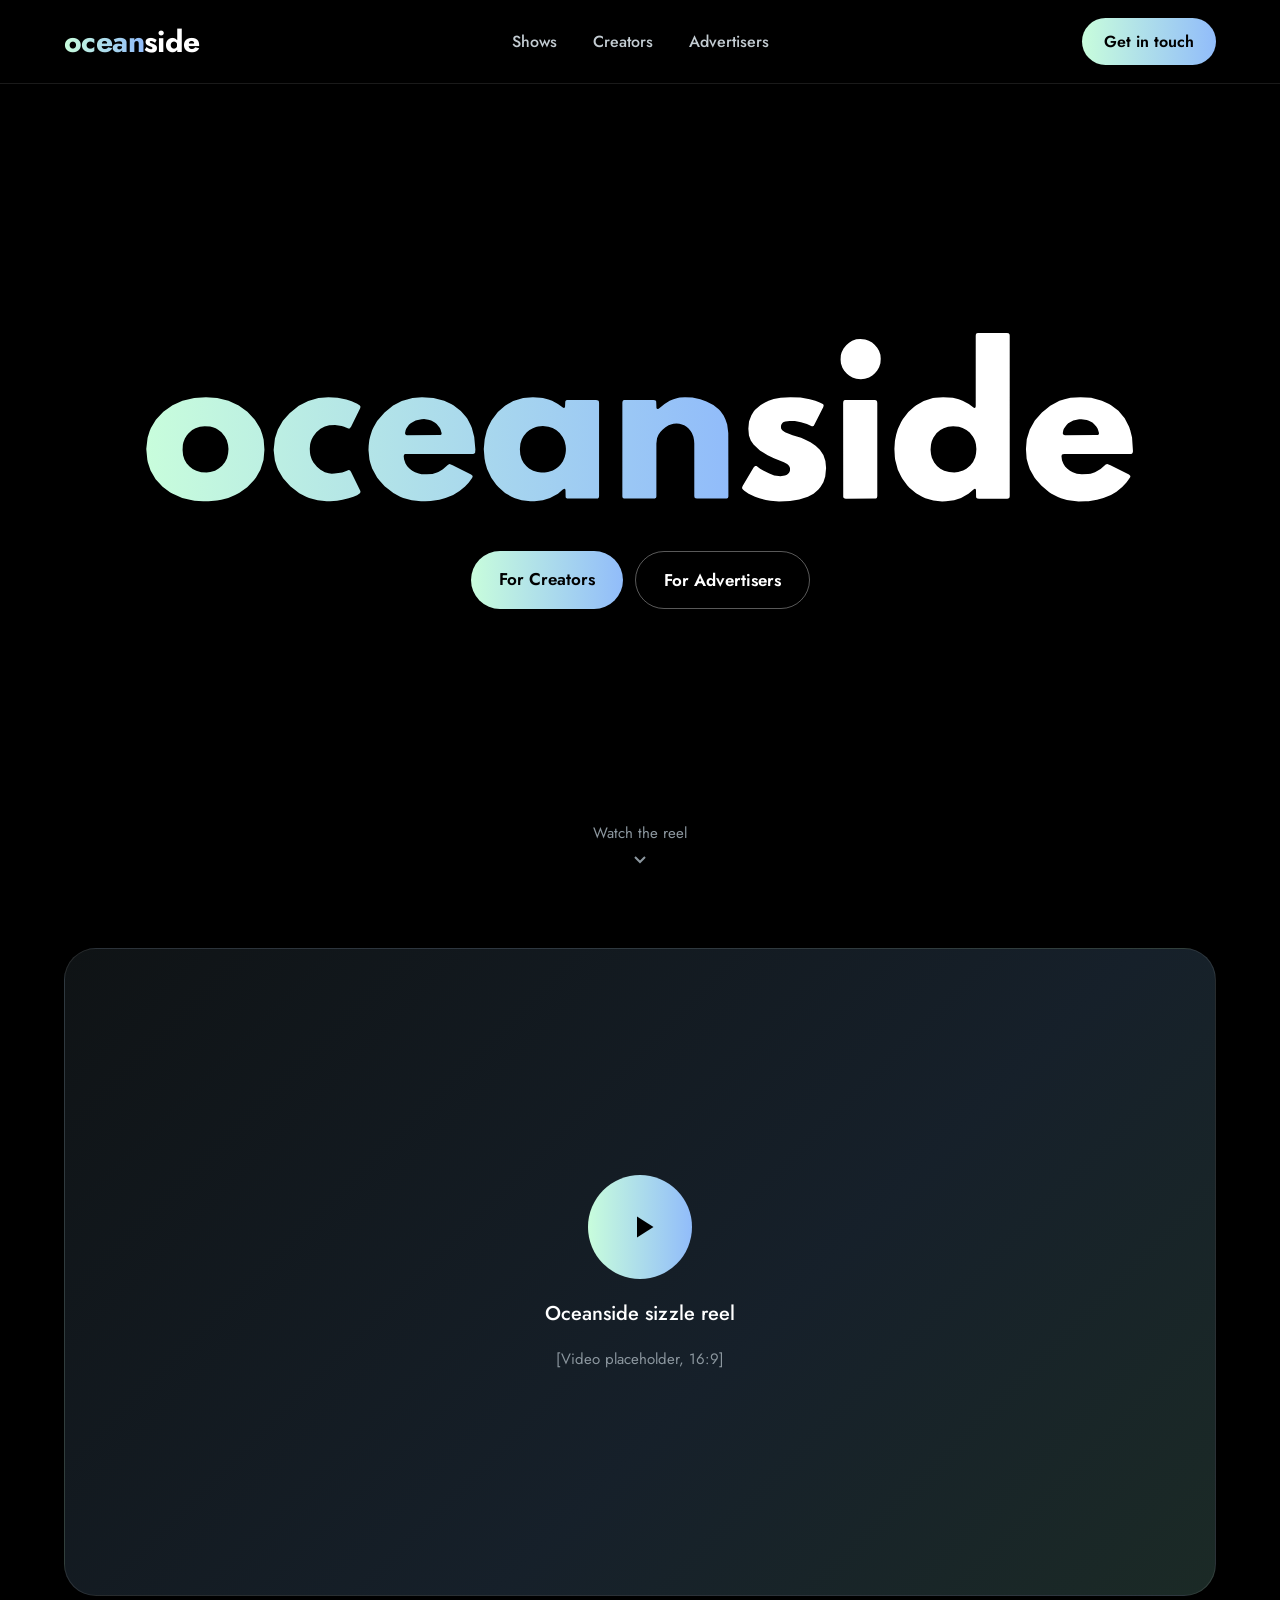
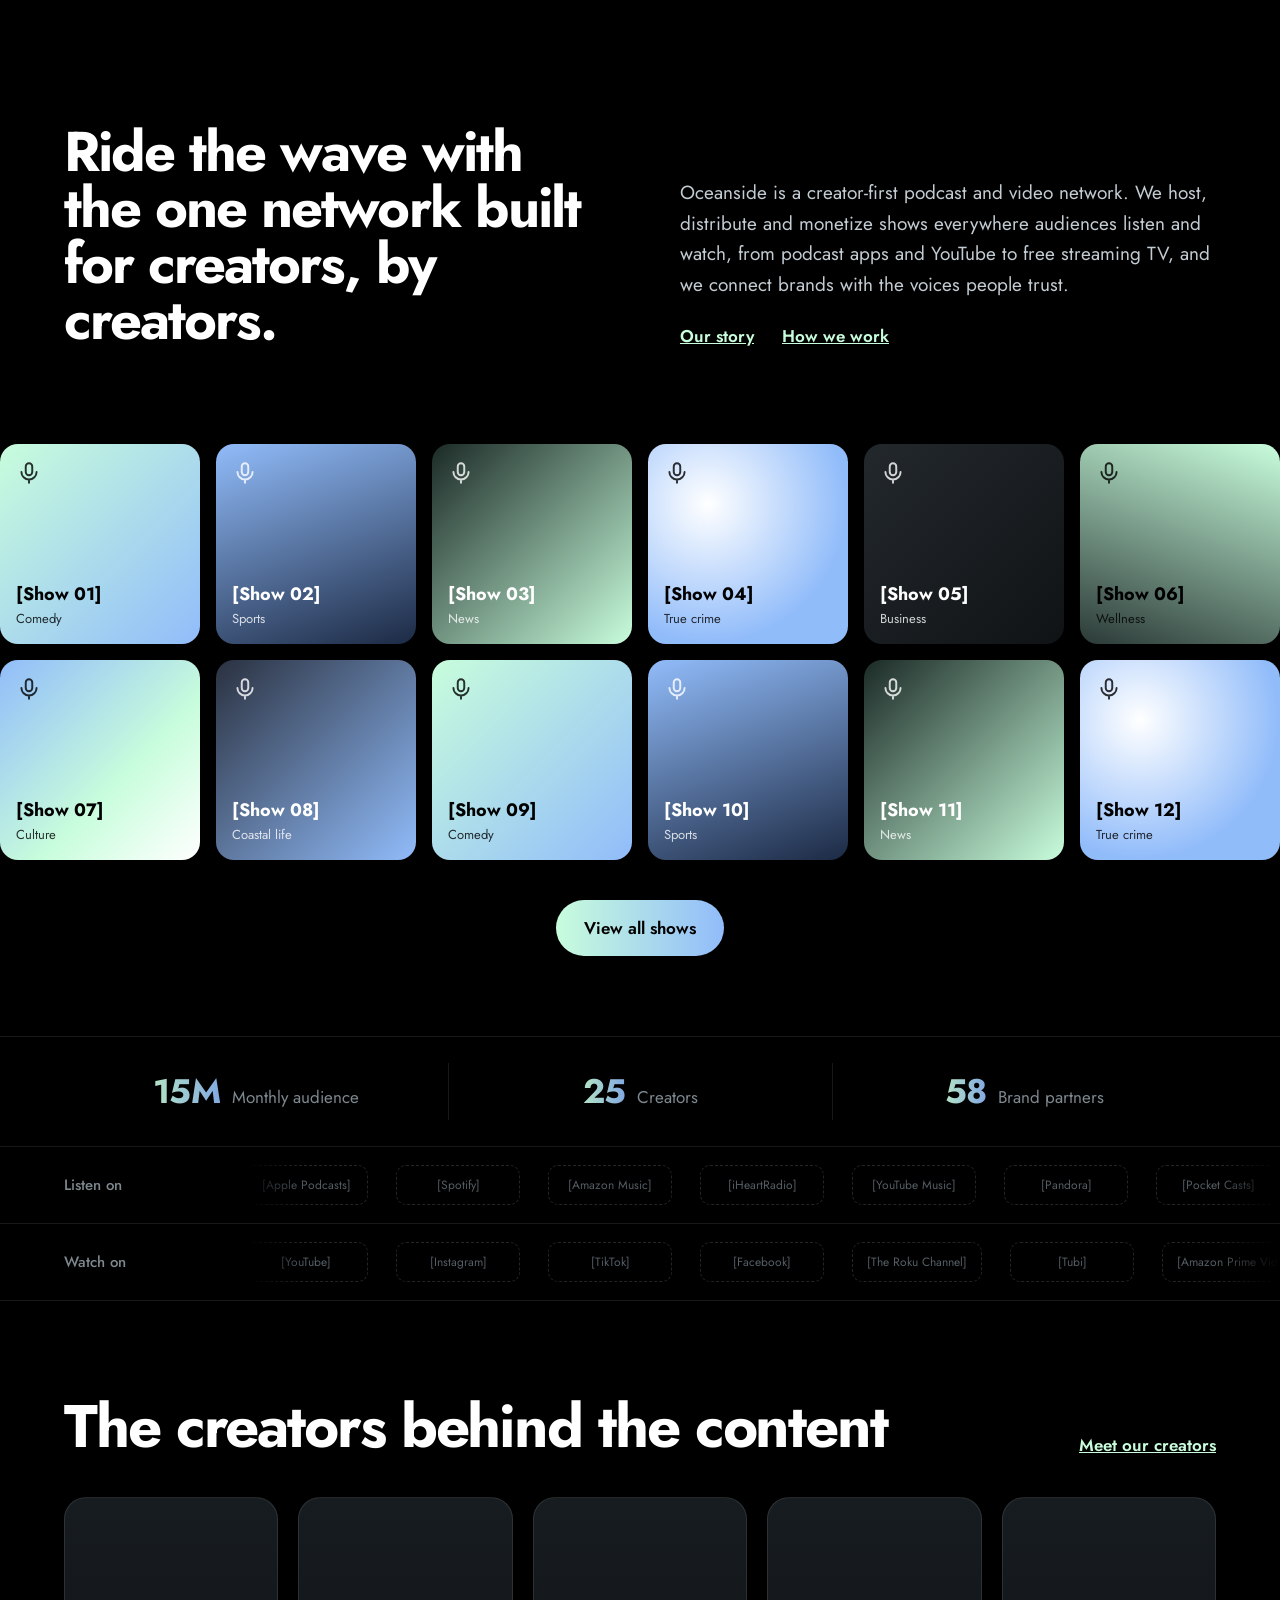
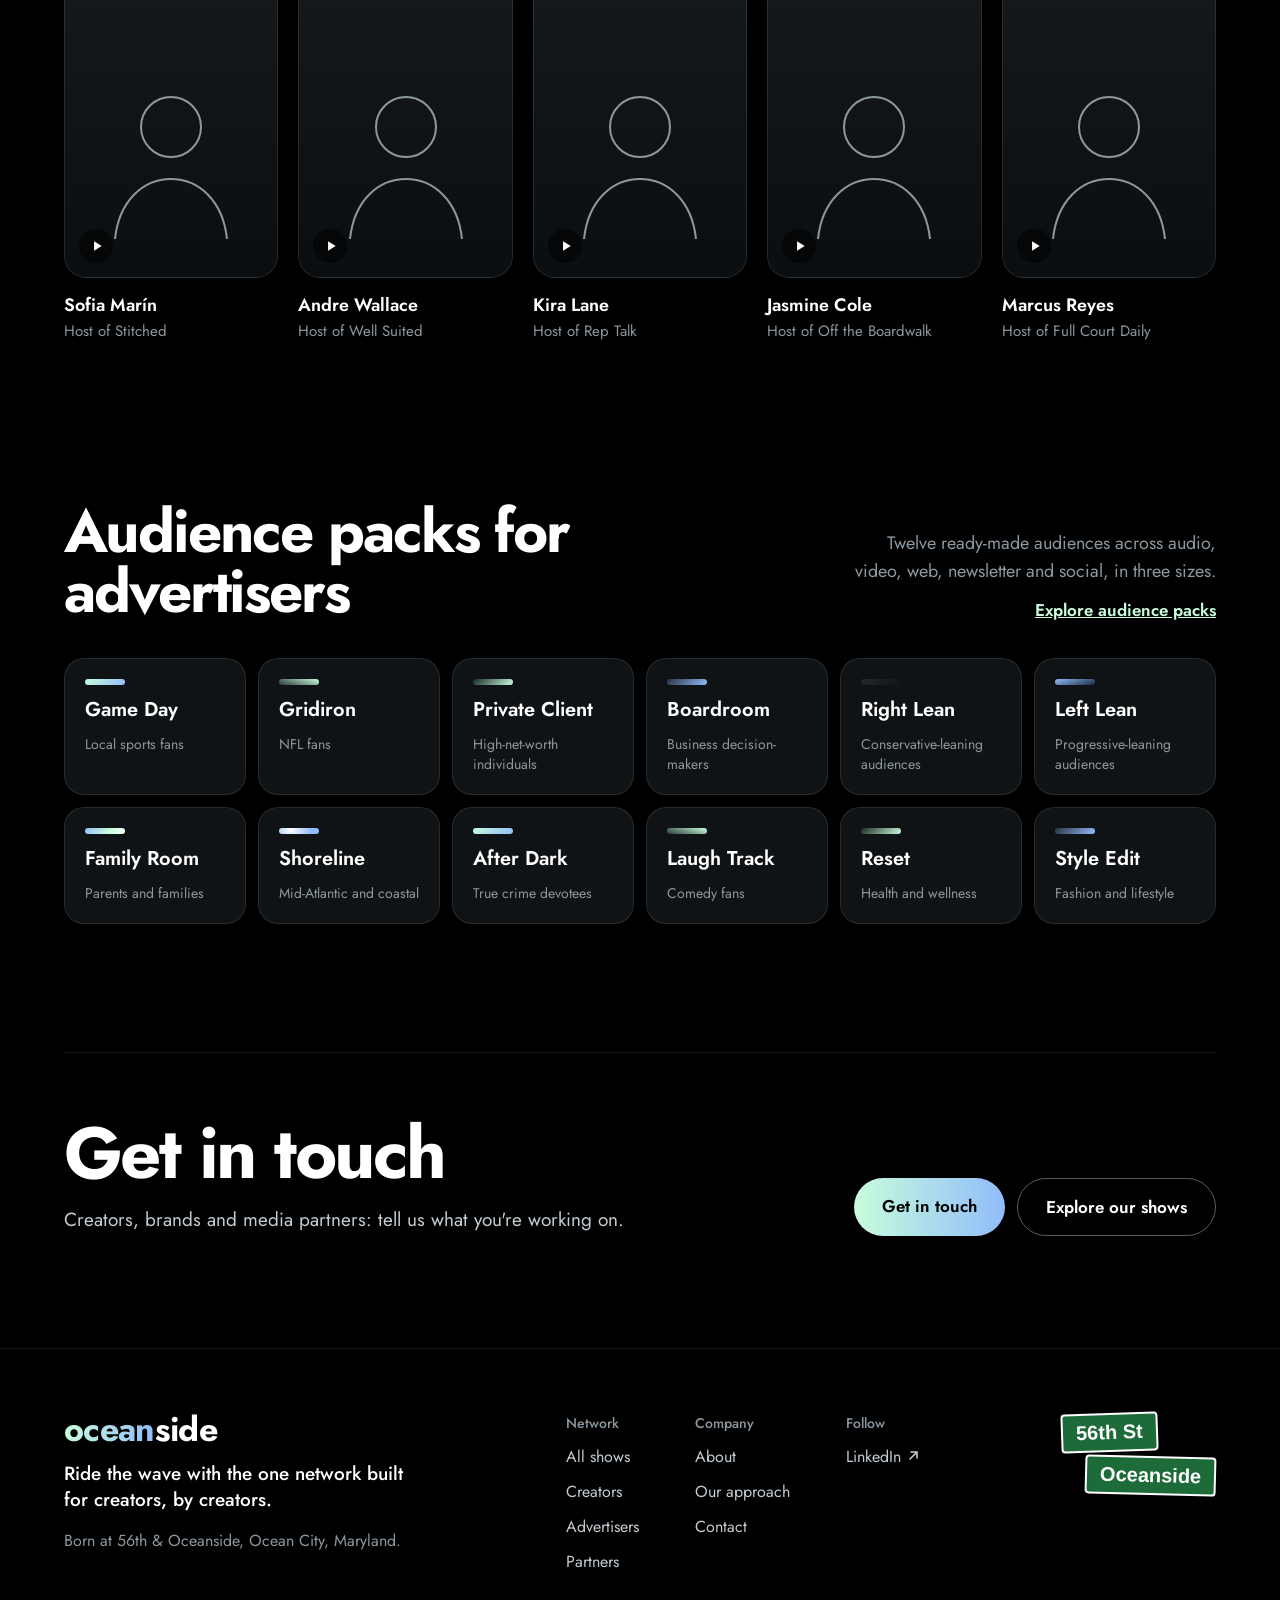
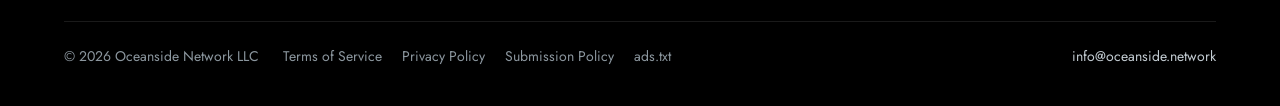
==== commit 29a06977: "Add files via upload" ====
--- a/index.html
+++ b/index.html
@@ -15,7 +15,7 @@
 <link rel="preconnect" href="https://fonts.googleapis.com">
 <link rel="preconnect" href="https://fonts.gstatic.com" crossorigin>
 <link rel="stylesheet" href="https://fonts.googleapis.com/css2?family=Jost:wght@400;500;600;700;800&amp;display=swap">
-<link rel="stylesheet" href="styles.css">
+<link rel="stylesheet" href="styles.css?v=8">
 </head>
 <body>
 <div class="page">
@@ -30,7 +30,7 @@
 </header>
 <section class="hero s" style="height: 816px; box-sizing: border-box; padding: 0 64px 48px; display: flex; flex-direction: column; align-items: center; justify-content: center; gap: 44px; text-align: center; position: relative; overflow: hidden; flex-shrink: 0; background: #000000;">
 <h1 class="h1c" style="margin: 0; display: flex; flex-direction: column; align-items: center; gap: 12px; font-family: 'Jost', 'Futura', 'Century Gothic', 'Avenir Next', sans-serif; line-height: 0.9;">
-<span class="heromark om-logo" style="display: block; font-weight: 700; font-size: 210px; letter-spacing: -0.035em; line-height: 0.95; padding-bottom: 0.06em;"><span style="background: linear-gradient(90deg, #C8FDDC, #91BCFA); -webkit-background-clip: text; background-clip: text; color: transparent;">ocean</span><span style="color: #FFFFFF;">side</span></span></h1>
+<span class="hero-logo"><video class="wm-video" src="waves.mp4" autoplay muted loop playsinline preload="auto" aria-hidden="true"></video><svg class="wm-color" viewBox="0 0 652 118" aria-hidden="true" focusable="false"><defs><linearGradient id="om-hero-grad" x1="0" x2="1" y1="0" y2="0"><stop offset="0" stop-color="#C8FDDC"></stop><stop offset="1" stop-color="#91BCFA"></stop></linearGradient></defs><path fill="url(#om-hero-grad)" fill-rule="evenodd" d="M44.67 113.68 L41.17 113.70 L35.50 113.22 L32.50 112.72 L27.50 111.47 L21.00 108.64 L19.50 107.70 L14.71 104.17 L10.17 99.20 L6.86 93.50 L5.12 88.33 L4.75 86.50 L4.07 79.50 L4.93 72.17 L6.23 68.00 L7.09 65.83 L10.32 60.50 L15.19 55.33 L21.17 51.10 L27.67 48.10 L35.33 46.22 L43.00 45.75 L50.33 46.25 L57.67 48.09 L64.33 51.21 L70.00 55.32 L74.83 60.43 L77.68 65.00 L78.55 66.67 L79.67 70.00 L80.61 73.50 L81.11 80.00 L80.52 86.67 L78.50 93.14 L75.62 98.17 L74.38 99.83 L69.88 104.50 L64.83 108.14 L62.00 109.58 L57.50 111.51 L53.00 112.67 L50.17 113.18 L44.67 113.68ZM124.00 113.67 L121.67 113.67 L115.83 113.01 L110.25 111.50 L108.27 110.67 L103.83 108.34 L97.97 103.83 L93.29 98.67 L90.00 93.14 L89.17 91.04 L87.93 87.00 L87.12 80.17 L87.95 72.67 L89.88 66.83 L93.14 61.17 L97.51 56.17 L103.50 51.37 L109.66 48.17 L116.33 46.29 L122.83 45.80 L128.83 46.10 L134.50 47.24 L138.00 48.38 L141.59 50.00 L143.33 51.15 L143.76 52.00 L143.53 53.00 L137.60 65.00 L136.67 66.17 L135.83 66.26 L133.07 65.00 L131.50 64.50 L127.17 63.90 L123.36 64.00 L120.50 64.85 L117.67 66.35 L114.97 68.67 L113.03 71.17 L112.00 73.05 L111.29 75.00 L110.92 76.50 L110.67 79.33 L110.83 82.17 L111.11 83.83 L111.99 86.33 L113.06 88.33 L115.37 91.17 L117.67 93.08 L120.50 94.63 L123.00 95.32 L125.00 95.62 L126.83 95.59 L131.83 94.87 L134.50 93.95 L136.00 93.25 L136.68 93.33 L137.08 93.67 L137.61 94.50 L143.67 107.00 L143.71 107.83 L143.17 108.62 L141.50 109.65 L139.15 110.67 L136.00 111.70 L132.00 112.69 L128.50 113.30 L124.00 113.67ZM186.00 113.68 L183.17 113.66 L177.17 113.00 L171.61 111.50 L169.62 110.67 L165.17 108.31 L159.50 103.89 L156.15 100.17 L154.56 98.17 L151.36 92.33 L150.17 88.67 L149.59 86.33 L148.96 80.17 L149.08 77.50 L149.50 73.67 L150.15 71.00 L151.33 67.28 L152.19 65.50 L154.58 61.33 L159.45 55.67 L165.00 51.25 L170.67 48.29 L177.67 46.30 L183.83 45.81 L191.33 46.27 L198.33 48.07 L202.86 50.17 L204.33 51.02 L209.17 54.73 L212.46 58.50 L213.45 59.83 L215.62 64.00 L216.33 65.68 L217.91 71.67 L218.66 79.83 L218.48 82.00 L218.00 82.52 L217.17 82.74 L173.67 82.75 L172.83 82.82 L172.23 83.17 L171.92 84.17 L172.15 86.17 L173.11 89.00 L174.24 90.83 L175.83 92.48 L177.50 93.71 L179.33 94.71 L181.67 95.58 L183.50 95.96 L187.00 96.06 L190.67 95.80 L193.67 94.93 L194.83 94.42 L197.50 92.72 L200.83 89.74 L201.83 89.37 L203.83 90.16 L215.84 96.17 L216.79 97.00 L216.88 97.67 L216.50 98.47 L214.39 101.33 L211.93 104.00 L208.33 106.98 L204.17 109.51 L199.17 111.56 L195.17 112.65 L189.50 113.48 L186.00 113.68ZM257.17 113.68 L254.50 113.64 L248.83 112.93 L244.49 111.67 L242.24 110.67 L238.00 108.20 L233.83 104.57 L232.28 102.83 L229.01 98.33 L226.30 92.67 L225.19 88.67 L224.64 85.67 L224.13 79.50 L224.73 73.17 L226.11 67.50 L227.17 64.94 L229.24 60.83 L233.30 55.50 L238.00 51.31 L243.33 48.24 L249.83 46.28 L256.17 45.78 L261.00 46.06 L262.67 46.33 L266.33 47.30 L268.67 48.16 L272.50 50.14 L275.67 52.54 L276.33 52.80 L276.83 52.61 L277.12 52.00 L277.28 48.50 L277.67 47.93 L278.31 47.67 L297.33 47.59 L298.67 47.86 L299.11 48.33 L299.31 49.33 L299.31 110.33 L299.07 111.33 L298.50 111.75 L297.50 111.89 L278.50 111.81 L277.84 111.50 L277.52 111.00 L277.42 106.33 L277.17 105.64 L276.67 105.43 L275.67 105.91 L272.50 108.67 L267.33 111.57 L262.67 112.98 L257.17 113.68ZM382.50 111.84 L363.17 111.90 L362.17 111.73 L361.64 111.33 L361.40 110.33 L361.40 76.00 L361.24 73.83 L360.81 71.50 L359.83 69.17 L359.00 67.83 L357.67 66.20 L356.33 65.02 L354.83 64.10 L352.83 63.36 L351.67 63.09 L349.83 62.96 L347.83 63.12 L346.67 63.42 L344.67 64.14 L342.62 65.33 L340.67 66.95 L339.27 68.50 L338.05 70.33 L337.11 72.50 L336.68 76.00 L336.68 110.50 L336.46 111.33 L335.67 111.81 L334.50 111.90 L316.33 111.90 L315.50 111.81 L314.88 111.50 L314.57 111.00 L314.49 110.33 L314.50 49.33 L314.62 48.50 L314.94 48.00 L315.58 47.67 L316.50 47.58 L334.67 47.58 L335.67 47.69 L336.17 47.93 L336.56 48.50 L336.74 52.83 L337.00 53.37 L337.50 53.54 L338.17 53.25 L342.00 50.14 L345.33 48.15 L347.83 47.12 L350.50 46.25 L352.00 46.01 L355.33 45.75 L360.17 45.99 L365.33 47.07 L369.31 48.50 L373.83 50.86 L377.50 53.82 L378.53 55.00 L380.50 57.74 L381.67 60.18 L382.86 63.50 L383.57 69.17 L383.64 110.50 L383.33 111.43 L382.50 111.84ZM195.98 70.50 L196.50 70.11 L196.67 69.33 L195.83 66.50 L195.26 65.50 L193.41 63.17 L192.17 62.20 L189.83 60.95 L188.00 60.48 L185.17 60.05 L183.50 60.15 L179.67 60.90 L176.50 62.68 L175.33 63.78 L173.74 66.00 L173.22 67.17 L172.84 69.00 L172.86 69.67 L173.08 70.17 L173.50 70.47 L174.00 70.59 L195.98 70.50ZM43.42 94.83 L45.83 94.57 L48.90 93.67 L51.30 92.33 L53.50 90.49 L55.34 88.17 L56.69 85.50 L57.43 82.50 L57.67 79.50 L57.39 76.83 L56.53 73.67 L55.30 71.33 L53.08 68.67 L50.67 66.82 L49.33 66.07 L47.49 65.33 L45.67 64.89 L42.17 64.67 L39.00 65.01 L36.14 66.00 L34.00 67.21 L31.50 69.39 L30.33 70.83 L29.24 72.67 L28.29 75.17 L27.92 76.83 L27.74 80.17 L28.06 83.67 L28.95 86.33 L30.33 88.83 L32.27 91.00 L34.33 92.63 L36.67 93.80 L39.83 94.64 L43.42 94.83ZM263.88 94.83 L266.00 94.57 L269.17 93.57 L270.83 92.67 L272.00 91.84 L273.35 90.67 L274.50 89.33 L275.75 87.50 L276.91 84.83 L277.45 82.50 L277.65 80.83 L277.68 79.17 L277.50 77.33 L276.75 74.17 L275.64 71.83 L273.61 69.17 L271.33 67.21 L269.00 65.89 L266.33 64.97 L262.67 64.62 L259.50 64.89 L258.17 65.19 L256.17 65.94 L254.00 67.16 L252.17 68.65 L250.15 71.00 L248.95 73.17 L248.00 76.06 L247.68 79.67 L247.93 83.17 L248.90 86.33 L250.16 88.67 L251.83 90.66 L253.67 92.22 L256.33 93.71 L259.17 94.55 L261.50 94.84 L263.88 94.83Z"></path><path fill="#FFFFFF" fill-rule="evenodd" d="M525.50 113.69 L523.00 113.76 L517.33 113.12 L512.04 111.67 L510.00 110.74 L506.00 108.45 L501.67 104.75 L500.33 103.33 L497.21 99.17 L496.25 97.50 L494.11 93.00 L492.42 86.67 L492.17 84.71 L491.88 79.50 L492.23 74.17 L493.06 70.17 L494.13 66.50 L496.28 62.00 L497.33 60.21 L500.96 55.50 L504.61 52.17 L506.12 51.00 L511.00 48.21 L517.00 46.34 L518.67 46.08 L523.67 45.74 L530.00 46.17 L533.83 47.16 L536.33 48.07 L540.40 50.17 L543.67 52.68 L544.17 52.82 L544.55 52.67 L544.83 52.17 L544.91 51.50 L544.91 5.67 L545.04 4.67 L545.50 4.14 L546.50 3.94 L565.17 3.94 L566.33 4.09 L566.93 4.67 L567.07 5.50 L567.08 110.17 L566.94 111.17 L566.50 111.69 L565.50 111.91 L547.17 111.92 L546.00 111.81 L545.45 111.50 L545.16 111.00 L545.07 106.33 L544.83 105.67 L544.33 105.45 L543.67 105.76 L540.17 108.79 L535.33 111.53 L530.83 112.94 L525.50 113.69ZM470.00 34.00 L467.00 33.78 L464.50 32.90 L462.33 31.64 L460.79 30.33 L459.18 28.50 L457.98 26.50 L457.03 23.83 L456.79 21.17 L456.97 18.33 L457.50 16.51 L458.74 14.00 L460.46 11.83 L462.33 10.19 L464.33 9.00 L467.00 8.05 L469.67 7.83 L472.83 8.07 L475.17 8.90 L477.33 10.14 L478.96 11.50 L480.68 13.50 L481.84 15.50 L482.76 18.17 L482.97 20.67 L482.76 23.67 L481.91 26.17 L480.67 28.35 L479.17 30.12 L477.50 31.57 L475.33 32.86 L472.67 33.79 L470.00 34.00ZM420.33 113.67 L416.67 113.80 L411.00 113.30 L408.00 112.76 L403.83 111.69 L401.00 110.65 L396.83 108.69 L394.00 106.72 L392.97 105.83 L392.62 105.33 L392.58 104.50 L393.11 103.33 L400.07 91.67 L400.67 90.89 L401.17 90.58 L402.00 90.71 L404.33 92.39 L406.33 93.60 L410.33 95.58 L413.50 96.78 L416.33 97.20 L417.50 97.26 L419.50 97.06 L420.50 96.87 L421.50 96.46 L422.43 95.83 L423.16 95.00 L423.67 94.03 L423.83 93.17 L423.79 92.00 L423.50 91.17 L422.84 90.17 L421.94 89.33 L419.83 88.14 L413.33 85.60 L409.22 83.67 L404.18 80.50 L400.04 76.67 L398.23 74.00 L397.04 70.67 L396.66 66.33 L397.09 61.67 L398.64 57.50 L400.24 55.00 L401.06 54.00 L404.50 50.95 L407.51 49.17 L409.83 48.14 L413.17 47.00 L417.67 46.11 L424.00 45.73 L430.67 46.01 L436.67 47.14 L440.33 48.15 L443.17 49.21 L445.19 50.17 L445.55 50.50 L445.77 51.00 L445.54 52.17 L439.33 64.36 L438.67 64.73 L438.00 64.72 L434.83 63.31 L431.00 62.04 L427.00 61.36 L423.50 61.25 L420.83 61.65 L419.67 62.02 L419.00 62.46 L418.38 63.17 L418.06 63.83 L417.91 64.67 L417.95 65.83 L418.17 66.50 L418.76 67.33 L420.56 68.67 L425.50 70.60 L431.00 72.27 L433.50 73.28 L437.17 75.17 L440.50 77.42 L443.26 80.00 L445.57 83.50 L446.89 87.33 L447.34 92.00 L446.78 97.50 L445.57 101.17 L443.68 104.33 L442.17 106.10 L439.17 108.65 L435.50 110.67 L429.83 112.50 L423.83 113.45 L420.33 113.67ZM616.50 113.67 L612.00 113.76 L606.67 113.19 L604.33 112.75 L600.50 111.65 L598.50 110.83 L594.33 108.66 L592.83 107.68 L587.83 103.58 L584.33 99.65 L583.20 98.17 L580.17 92.75 L579.09 89.50 L578.10 85.83 L577.65 79.50 L578.19 73.17 L580.16 66.83 L583.45 61.00 L588.07 55.67 L593.50 51.30 L599.50 48.16 L602.83 47.12 L606.67 46.17 L613.17 45.73 L620.17 46.19 L627.17 48.03 L631.83 50.19 L633.17 50.99 L637.96 54.67 L642.04 59.50 L644.90 65.00 L645.66 67.33 L646.84 72.00 L647.45 81.00 L647.18 82.17 L646.83 82.53 L646.33 82.75 L602.67 82.84 L601.67 82.93 L601.05 83.33 L600.82 84.33 L601.15 86.83 L602.00 89.06 L603.17 90.89 L604.67 92.43 L606.34 93.67 L608.17 94.67 L610.83 95.62 L612.33 95.90 L614.17 96.01 L618.17 95.86 L619.83 95.63 L622.67 94.78 L626.33 92.56 L629.67 89.61 L630.67 89.30 L632.76 90.17 L644.83 96.21 L645.64 97.00 L645.75 97.50 L645.61 98.00 L644.37 99.83 L643.17 101.38 L640.42 104.33 L636.67 107.36 L633.10 109.50 L628.17 111.56 L624.00 112.72 L618.50 113.54 L616.50 113.67ZM479.67 111.84 L460.17 111.91 L459.06 111.67 L458.52 111.00 L458.45 49.50 L458.67 48.29 L459.00 47.91 L459.50 47.65 L460.67 47.54 L478.83 47.55 L480.00 47.78 L480.59 48.50 L480.72 49.50 L480.72 110.33 L480.50 111.33 L480.17 111.65 L479.67 111.84ZM623.92 70.50 L624.67 70.36 L625.13 70.00 L625.28 69.50 L625.20 68.83 L624.42 66.33 L623.50 64.93 L622.17 63.33 L621.00 62.34 L618.67 61.06 L617.33 60.69 L613.83 60.12 L612.33 60.23 L608.50 60.96 L605.20 62.83 L604.14 63.83 L602.47 66.17 L602.05 67.17 L601.69 69.17 L601.73 69.67 L602.02 70.17 L602.50 70.42 L603.17 70.51 L623.92 70.50ZM530.92 94.83 L533.50 94.57 L536.67 93.63 L538.83 92.45 L541.34 90.33 L543.17 87.95 L544.58 85.00 L545.11 82.50 L545.34 79.50 L545.03 76.50 L544.49 74.33 L543.77 72.67 L543.00 71.33 L540.95 68.83 L538.83 67.11 L536.33 65.78 L533.98 65.00 L530.17 64.69 L526.83 65.01 L524.00 65.97 L521.83 67.17 L519.45 69.17 L517.36 72.00 L516.30 74.33 L515.75 76.67 L515.46 80.00 L515.76 83.00 L516.31 85.33 L517.83 88.41 L519.67 90.67 L521.83 92.44 L524.33 93.75 L527.50 94.61 L530.92 94.83Z"></path></svg><span style="position: absolute; width: 1px; height: 1px; overflow: hidden; clip: rect(0 0 0 0);">Oceanside</span></span></h1>
 <div style="display: flex; gap: 12px; flex-wrap: wrap; justify-content: center;"><a href="creators" style="background: linear-gradient(90deg, #C8FDDC, #91BCFA); color: #000000; text-decoration: none; font-weight: 600; font-size: 17px; padding: 16px 28px; border-radius: 999px; display: inline-block;">For Creators</a><a href="advertisers" style="background: transparent; color: #FFFFFF; border: 1px solid rgba(255,255,255,0.35); text-decoration: none; font-weight: 600; font-size: 17px; padding: 16px 28px; border-radius: 999px; display: inline-block;">For Advertisers</a></div>
 <a href="#reel" style="position: absolute; bottom: 32px; left: 50%; transform: translateX(-50%); color: #8C979F; text-decoration: none; font-size: 15px; display: flex; flex-direction: column; align-items: center; gap: 6px;">Watch the reel<svg width="18" height="18" viewBox="0 0 18 18" fill="none" aria-hidden="true"><path d="M4 7l5 5 5-5" stroke="currentColor" stroke-width="2"></path></svg></a>
 </section>
@@ -117,6 +117,6 @@
 <div style="display: flex; justify-content: space-between; align-items: center; flex-wrap: wrap; gap: 16px 32px; padding-top: 24px; border-top: 1px solid rgba(255,255,255,0.10); font-size: 14px; color: #8C979F;"><div style="display: flex; align-items: center; flex-wrap: wrap; gap: 8px 24px;"><span>© 2026 Oceanside Network LLC</span><nav aria-label="Legal" style="display: flex; flex-wrap: wrap; gap: 8px 20px;"><a href="terms" style="color: #8C979F; text-decoration: none;">Terms of Service</a><a href="privacy" style="color: #8C979F; text-decoration: none;">Privacy Policy</a><a href="submissions" style="color: #8C979F; text-decoration: none;">Submission Policy</a><a href="ads-txt" style="color: #8C979F; text-decoration: none;">ads.txt</a></nav></div><a href="mailto:info@oceanside.network" style="color: #C3CCD2; text-decoration: none;">info@oceanside.network</a></div>
 </footer>
 </div>
-<script src="site.js"></script>
+<script src="site.js?v=8"></script>
 </body>
 </html>
--- a/styles.css
+++ b/styles.css
@@ -20,13 +20,11 @@
 .navbtn:hover{border-color:#fff}
 .navbtn[aria-disabled="true"]{opacity:.35;cursor:default}
 @media (prefers-reduced-motion: reduce){.om-track{animation:none}.tile-art{transition:none}}
-.om-logo{position:relative;display:inline-flex;transform-origin:left center;will-change:transform}
-.heromark.om-logo{display:block!important;transform-origin:center;cursor:default}
-.om-logo::after{content:"oceanside";position:absolute;left:0;top:0;white-space:nowrap;pointer-events:none;background:linear-gradient(90deg,#C8FDDC,#91BCFA 70%,#B9D3FF);-webkit-background-clip:text;background-clip:text;color:transparent;clip-path:inset(0 100% 0 0);transition:clip-path .55s cubic-bezier(.65,0,.35,1)}
+.om-logo{position:relative;display:inline-flex;transform-origin:left center;transition:transform .5s cubic-bezier(.22,1,.36,1),filter .5s ease}
+.om-logo::after{content:"oceanside";position:absolute;left:0;top:0;white-space:nowrap;pointer-events:none;background:linear-gradient(90deg,#FFFFFF 0%,#C8FDDC 30%,#91BCFA 65%,#E6F0FF 100%);-webkit-background-clip:text;background-clip:text;color:transparent;clip-path:inset(0 100% 0 0);transition:clip-path .7s cubic-bezier(.65,0,.35,1)}
 .om-logo:hover::after,.om-logo:focus-visible::after{clip-path:inset(0 0 0 0)}
-.om-logo:hover,.om-logo:focus-visible{animation:om-pop .6s cubic-bezier(.34,1.56,.64,1) forwards}
-@keyframes om-pop{0%{transform:scale(1)}40%{transform:translateY(-3px) scale(1.08)}70%{transform:translateY(0) scale(.98)}100%{transform:translateY(-1px) scale(1.03)}}
-@media (prefers-reduced-motion: reduce){.om-logo:hover,.om-logo:focus-visible{animation:none}.om-logo::after{transition:none}}
+.om-logo:hover,.om-logo:focus-visible{transform:translateY(-1px) scale(1.04);filter:drop-shadow(0 0 8px rgba(145,188,250,.25))}
+@media (prefers-reduced-motion: reduce){.om-logo,.om-logo::after{transition:none}.om-logo:hover,.om-logo:focus-visible{transform:none}}
 .cvid-v{filter:grayscale(1) contrast(1.05);opacity:0;transition:filter .6s ease,opacity .4s ease,transform .6s ease}
 .cvid.has-video .cvid-v{opacity:1}
 .cvid.is-on .cvid-v{filter:grayscale(0) contrast(1);transform:scale(1.03)}
@@ -37,12 +35,11 @@
 @media (prefers-reduced-motion: reduce){.cvid-v{transition:none}.cvid.is-on .cvid-v{transform:none}}
 
 .om-slow{animation-duration:95s}
-.wm-wrap{position:relative;display:block;isolation:isolate;overflow:hidden}
-.wm-fill{position:absolute;inset:0;background:url("data:image/svg+xml,%3Csvg xmlns='http://www.w3.org/2000/svg' width='360' height='60' viewBox='0 0 360 60'%3E%3Cpath d='M0 30 C45 5 90 5 135 28 S225 55 270 30 S330 8 360 30' fill='none' stroke='%23ffffff' stroke-width='7' stroke-linecap='round'/%3E%3C/svg%3E") repeat-x 0 26% / 360px 60px, url("data:image/svg+xml,%3Csvg xmlns='http://www.w3.org/2000/svg' width='460' height='70' viewBox='0 0 460 70'%3E%3Cpath d='M0 35 C60 8 115 8 172 32 S288 62 345 35 S420 10 460 35' fill='none' stroke='%23E9FFF4' stroke-width='6' stroke-opacity='0.85' stroke-linecap='round'/%3E%3C/svg%3E") repeat-x 0 52% / 460px 70px, url("data:image/svg+xml,%3Csvg xmlns='http://www.w3.org/2000/svg' width='300' height='120' viewBox='0 0 300 120'%3E%3Cpath d='M0 30 C40 5 80 8 120 26 S200 55 240 30 S285 8 300 30 V120 H0Z' fill='%23245FA6' fill-opacity='0.9'/%3E%3C/svg%3E") repeat-x 0 100% / 300px 120px, linear-gradient(180deg,#E9FFF4 0%,#C8FDDC 18%,#91BCFA 42%,#3F7FCC 70%,#1F5596 100%);}
-@keyframes wm-waves{from{background-position:0 26%,0 52%,0 100%,0 0}to{background-position:360px 26%,-460px 52%,600px 100%,0 0}}
-.wm-video{position:absolute;inset:0;width:100%;height:100%;object-fit:cover}
-.wm-knock{position:relative;display:block;background:#000;color:#fff;mix-blend-mode:multiply}
-@media (prefers-reduced-motion: reduce){.wm-fill{animation:none}.wm-video{display:none}}
+.hero-logo{position:relative;display:block;width:min(1000px,86vw);line-height:0}
+.hero-logo svg.wm-color{display:block;width:100%;height:auto;transition:opacity .6s ease}
+.wm-video{position:absolute;inset:0;width:100%;height:100%;object-fit:cover;opacity:0;transition:opacity .6s ease;pointer-events:none;-webkit-mask-image:url("data:image/svg+xml,%3Csvg xmlns='http://www.w3.org/2000/svg' viewBox='0 0 652 118'%3E%3Cpath fill='white' fill-rule='evenodd' d='M44.67 113.68 L41.17 113.70 L35.50 113.22 L32.50 112.72 L27.50 111.47 L21.00 108.64 L19.50 107.70 L14.71 104.17 L10.17 99.20 L6.86 93.50 L5.12 88.33 L4.75 86.50 L4.07 79.50 L4.93 72.17 L6.23 68.00 L7.09 65.83 L10.32 60.50 L15.19 55.33 L21.17 51.10 L27.67 48.10 L35.33 46.22 L43.00 45.75 L50.33 46.25 L57.67 48.09 L64.33 51.21 L70.00 55.32 L74.83 60.43 L77.68 65.00 L78.55 66.67 L79.67 70.00 L80.61 73.50 L81.11 80.00 L80.52 86.67 L78.50 93.14 L75.62 98.17 L74.38 99.83 L69.88 104.50 L64.83 108.14 L62.00 109.58 L57.50 111.51 L53.00 112.67 L50.17 113.18 L44.67 113.68ZM124.00 113.67 L121.67 113.67 L115.83 113.01 L110.25 111.50 L108.27 110.67 L103.83 108.34 L97.97 103.83 L93.29 98.67 L90.00 93.14 L89.17 91.04 L87.93 87.00 L87.12 80.17 L87.95 72.67 L89.88 66.83 L93.14 61.17 L97.51 56.17 L103.50 51.37 L109.66 48.17 L116.33 46.29 L122.83 45.80 L128.83 46.10 L134.50 47.24 L138.00 48.38 L141.59 50.00 L143.33 51.15 L143.76 52.00 L143.53 53.00 L137.60 65.00 L136.67 66.17 L135.83 66.26 L133.07 65.00 L131.50 64.50 L127.17 63.90 L123.36 64.00 L120.50 64.85 L117.67 66.35 L114.97 68.67 L113.03 71.17 L112.00 73.05 L111.29 75.00 L110.92 76.50 L110.67 79.33 L110.83 82.17 L111.11 83.83 L111.99 86.33 L113.06 88.33 L115.37 91.17 L117.67 93.08 L120.50 94.63 L123.00 95.32 L125.00 95.62 L126.83 95.59 L131.83 94.87 L134.50 93.95 L136.00 93.25 L136.68 93.33 L137.08 93.67 L137.61 94.50 L143.67 107.00 L143.71 107.83 L143.17 108.62 L141.50 109.65 L139.15 110.67 L136.00 111.70 L132.00 112.69 L128.50 113.30 L124.00 113.67ZM186.00 113.68 L183.17 113.66 L177.17 113.00 L171.61 111.50 L169.62 110.67 L165.17 108.31 L159.50 103.89 L156.15 100.17 L154.56 98.17 L151.36 92.33 L150.17 88.67 L149.59 86.33 L148.96 80.17 L149.08 77.50 L149.50 73.67 L150.15 71.00 L151.33 67.28 L152.19 65.50 L154.58 61.33 L159.45 55.67 L165.00 51.25 L170.67 48.29 L177.67 46.30 L183.83 45.81 L191.33 46.27 L198.33 48.07 L202.86 50.17 L204.33 51.02 L209.17 54.73 L212.46 58.50 L213.45 59.83 L215.62 64.00 L216.33 65.68 L217.91 71.67 L218.66 79.83 L218.48 82.00 L218.00 82.52 L217.17 82.74 L173.67 82.75 L172.83 82.82 L172.23 83.17 L171.92 84.17 L172.15 86.17 L173.11 89.00 L174.24 90.83 L175.83 92.48 L177.50 93.71 L179.33 94.71 L181.67 95.58 L183.50 95.96 L187.00 96.06 L190.67 95.80 L193.67 94.93 L194.83 94.42 L197.50 92.72 L200.83 89.74 L201.83 89.37 L203.83 90.16 L215.84 96.17 L216.79 97.00 L216.88 97.67 L216.50 98.47 L214.39 101.33 L211.93 104.00 L208.33 106.98 L204.17 109.51 L199.17 111.56 L195.17 112.65 L189.50 113.48 L186.00 113.68ZM257.17 113.68 L254.50 113.64 L248.83 112.93 L244.49 111.67 L242.24 110.67 L238.00 108.20 L233.83 104.57 L232.28 102.83 L229.01 98.33 L226.30 92.67 L225.19 88.67 L224.64 85.67 L224.13 79.50 L224.73 73.17 L226.11 67.50 L227.17 64.94 L229.24 60.83 L233.30 55.50 L238.00 51.31 L243.33 48.24 L249.83 46.28 L256.17 45.78 L261.00 46.06 L262.67 46.33 L266.33 47.30 L268.67 48.16 L272.50 50.14 L275.67 52.54 L276.33 52.80 L276.83 52.61 L277.12 52.00 L277.28 48.50 L277.67 47.93 L278.31 47.67 L297.33 47.59 L298.67 47.86 L299.11 48.33 L299.31 49.33 L299.31 110.33 L299.07 111.33 L298.50 111.75 L297.50 111.89 L278.50 111.81 L277.84 111.50 L277.52 111.00 L277.42 106.33 L277.17 105.64 L276.67 105.43 L275.67 105.91 L272.50 108.67 L267.33 111.57 L262.67 112.98 L257.17 113.68ZM382.50 111.84 L363.17 111.90 L362.17 111.73 L361.64 111.33 L361.40 110.33 L361.40 76.00 L361.24 73.83 L360.81 71.50 L359.83 69.17 L359.00 67.83 L357.67 66.20 L356.33 65.02 L354.83 64.10 L352.83 63.36 L351.67 63.09 L349.83 62.96 L347.83 63.12 L346.67 63.42 L344.67 64.14 L342.62 65.33 L340.67 66.95 L339.27 68.50 L338.05 70.33 L337.11 72.50 L336.68 76.00 L336.68 110.50 L336.46 111.33 L335.67 111.81 L334.50 111.90 L316.33 111.90 L315.50 111.81 L314.88 111.50 L314.57 111.00 L314.49 110.33 L314.50 49.33 L314.62 48.50 L314.94 48.00 L315.58 47.67 L316.50 47.58 L334.67 47.58 L335.67 47.69 L336.17 47.93 L336.56 48.50 L336.74 52.83 L337.00 53.37 L337.50 53.54 L338.17 53.25 L342.00 50.14 L345.33 48.15 L347.83 47.12 L350.50 46.25 L352.00 46.01 L355.33 45.75 L360.17 45.99 L365.33 47.07 L369.31 48.50 L373.83 50.86 L377.50 53.82 L378.53 55.00 L380.50 57.74 L381.67 60.18 L382.86 63.50 L383.57 69.17 L383.64 110.50 L383.33 111.43 L382.50 111.84ZM195.98 70.50 L196.50 70.11 L196.67 69.33 L195.83 66.50 L195.26 65.50 L193.41 63.17 L192.17 62.20 L189.83 60.95 L188.00 60.48 L185.17 60.05 L183.50 60.15 L179.67 60.90 L176.50 62.68 L175.33 63.78 L173.74 66.00 L173.22 67.17 L172.84 69.00 L172.86 69.67 L173.08 70.17 L173.50 70.47 L174.00 70.59 L195.98 70.50ZM43.42 94.83 L45.83 94.57 L48.90 93.67 L51.30 92.33 L53.50 90.49 L55.34 88.17 L56.69 85.50 L57.43 82.50 L57.67 79.50 L57.39 76.83 L56.53 73.67 L55.30 71.33 L53.08 68.67 L50.67 66.82 L49.33 66.07 L47.49 65.33 L45.67 64.89 L42.17 64.67 L39.00 65.01 L36.14 66.00 L34.00 67.21 L31.50 69.39 L30.33 70.83 L29.24 72.67 L28.29 75.17 L27.92 76.83 L27.74 80.17 L28.06 83.67 L28.95 86.33 L30.33 88.83 L32.27 91.00 L34.33 92.63 L36.67 93.80 L39.83 94.64 L43.42 94.83ZM263.88 94.83 L266.00 94.57 L269.17 93.57 L270.83 92.67 L272.00 91.84 L273.35 90.67 L274.50 89.33 L275.75 87.50 L276.91 84.83 L277.45 82.50 L277.65 80.83 L277.68 79.17 L277.50 77.33 L276.75 74.17 L275.64 71.83 L273.61 69.17 L271.33 67.21 L269.00 65.89 L266.33 64.97 L262.67 64.62 L259.50 64.89 L258.17 65.19 L256.17 65.94 L254.00 67.16 L252.17 68.65 L250.15 71.00 L248.95 73.17 L248.00 76.06 L247.68 79.67 L247.93 83.17 L248.90 86.33 L250.16 88.67 L251.83 90.66 L253.67 92.22 L256.33 93.71 L259.17 94.55 L261.50 94.84 L263.88 94.83ZM525.50 113.69 L523.00 113.76 L517.33 113.12 L512.04 111.67 L510.00 110.74 L506.00 108.45 L501.67 104.75 L500.33 103.33 L497.21 99.17 L496.25 97.50 L494.11 93.00 L492.42 86.67 L492.17 84.71 L491.88 79.50 L492.23 74.17 L493.06 70.17 L494.13 66.50 L496.28 62.00 L497.33 60.21 L500.96 55.50 L504.61 52.17 L506.12 51.00 L511.00 48.21 L517.00 46.34 L518.67 46.08 L523.67 45.74 L530.00 46.17 L533.83 47.16 L536.33 48.07 L540.40 50.17 L543.67 52.68 L544.17 52.82 L544.55 52.67 L544.83 52.17 L544.91 51.50 L544.91 5.67 L545.04 4.67 L545.50 4.14 L546.50 3.94 L565.17 3.94 L566.33 4.09 L566.93 4.67 L567.07 5.50 L567.08 110.17 L566.94 111.17 L566.50 111.69 L565.50 111.91 L547.17 111.92 L546.00 111.81 L545.45 111.50 L545.16 111.00 L545.07 106.33 L544.83 105.67 L544.33 105.45 L543.67 105.76 L540.17 108.79 L535.33 111.53 L530.83 112.94 L525.50 113.69ZM470.00 34.00 L467.00 33.78 L464.50 32.90 L462.33 31.64 L460.79 30.33 L459.18 28.50 L457.98 26.50 L457.03 23.83 L456.79 21.17 L456.97 18.33 L457.50 16.51 L458.74 14.00 L460.46 11.83 L462.33 10.19 L464.33 9.00 L467.00 8.05 L469.67 7.83 L472.83 8.07 L475.17 8.90 L477.33 10.14 L478.96 11.50 L480.68 13.50 L481.84 15.50 L482.76 18.17 L482.97 20.67 L482.76 23.67 L481.91 26.17 L480.67 28.35 L479.17 30.12 L477.50 31.57 L475.33 32.86 L472.67 33.79 L470.00 34.00ZM420.33 113.67 L416.67 113.80 L411.00 113.30 L408.00 112.76 L403.83 111.69 L401.00 110.65 L396.83 108.69 L394.00 106.72 L392.97 105.83 L392.62 105.33 L392.58 104.50 L393.11 103.33 L400.07 91.67 L400.67 90.89 L401.17 90.58 L402.00 90.71 L404.33 92.39 L406.33 93.60 L410.33 95.58 L413.50 96.78 L416.33 97.20 L417.50 97.26 L419.50 97.06 L420.50 96.87 L421.50 96.46 L422.43 95.83 L423.16 95.00 L423.67 94.03 L423.83 93.17 L423.79 92.00 L423.50 91.17 L422.84 90.17 L421.94 89.33 L419.83 88.14 L413.33 85.60 L409.22 83.67 L404.18 80.50 L400.04 76.67 L398.23 74.00 L397.04 70.67 L396.66 66.33 L397.09 61.67 L398.64 57.50 L400.24 55.00 L401.06 54.00 L404.50 50.95 L407.51 49.17 L409.83 48.14 L413.17 47.00 L417.67 46.11 L424.00 45.73 L430.67 46.01 L436.67 47.14 L440.33 48.15 L443.17 49.21 L445.19 50.17 L445.55 50.50 L445.77 51.00 L445.54 52.17 L439.33 64.36 L438.67 64.73 L438.00 64.72 L434.83 63.31 L431.00 62.04 L427.00 61.36 L423.50 61.25 L420.83 61.65 L419.67 62.02 L419.00 62.46 L418.38 63.17 L418.06 63.83 L417.91 64.67 L417.95 65.83 L418.17 66.50 L418.76 67.33 L420.56 68.67 L425.50 70.60 L431.00 72.27 L433.50 73.28 L437.17 75.17 L440.50 77.42 L443.26 80.00 L445.57 83.50 L446.89 87.33 L447.34 92.00 L446.78 97.50 L445.57 101.17 L443.68 104.33 L442.17 106.10 L439.17 108.65 L435.50 110.67 L429.83 112.50 L423.83 113.45 L420.33 113.67ZM616.50 113.67 L612.00 113.76 L606.67 113.19 L604.33 112.75 L600.50 111.65 L598.50 110.83 L594.33 108.66 L592.83 107.68 L587.83 103.58 L584.33 99.65 L583.20 98.17 L580.17 92.75 L579.09 89.50 L578.10 85.83 L577.65 79.50 L578.19 73.17 L580.16 66.83 L583.45 61.00 L588.07 55.67 L593.50 51.30 L599.50 48.16 L602.83 47.12 L606.67 46.17 L613.17 45.73 L620.17 46.19 L627.17 48.03 L631.83 50.19 L633.17 50.99 L637.96 54.67 L642.04 59.50 L644.90 65.00 L645.66 67.33 L646.84 72.00 L647.45 81.00 L647.18 82.17 L646.83 82.53 L646.33 82.75 L602.67 82.84 L601.67 82.93 L601.05 83.33 L600.82 84.33 L601.15 86.83 L602.00 89.06 L603.17 90.89 L604.67 92.43 L606.34 93.67 L608.17 94.67 L610.83 95.62 L612.33 95.90 L614.17 96.01 L618.17 95.86 L619.83 95.63 L622.67 94.78 L626.33 92.56 L629.67 89.61 L630.67 89.30 L632.76 90.17 L644.83 96.21 L645.64 97.00 L645.75 97.50 L645.61 98.00 L644.37 99.83 L643.17 101.38 L640.42 104.33 L636.67 107.36 L633.10 109.50 L628.17 111.56 L624.00 112.72 L618.50 113.54 L616.50 113.67ZM479.67 111.84 L460.17 111.91 L459.06 111.67 L458.52 111.00 L458.45 49.50 L458.67 48.29 L459.00 47.91 L459.50 47.65 L460.67 47.54 L478.83 47.55 L480.00 47.78 L480.59 48.50 L480.72 49.50 L480.72 110.33 L480.50 111.33 L480.17 111.65 L479.67 111.84ZM623.92 70.50 L624.67 70.36 L625.13 70.00 L625.28 69.50 L625.20 68.83 L624.42 66.33 L623.50 64.93 L622.17 63.33 L621.00 62.34 L618.67 61.06 L617.33 60.69 L613.83 60.12 L612.33 60.23 L608.50 60.96 L605.20 62.83 L604.14 63.83 L602.47 66.17 L602.05 67.17 L601.69 69.17 L601.73 69.67 L602.02 70.17 L602.50 70.42 L603.17 70.51 L623.92 70.50ZM530.92 94.83 L533.50 94.57 L536.67 93.63 L538.83 92.45 L541.34 90.33 L543.17 87.95 L544.58 85.00 L545.11 82.50 L545.34 79.50 L545.03 76.50 L544.49 74.33 L543.77 72.67 L543.00 71.33 L540.95 68.83 L538.83 67.11 L536.33 65.78 L533.98 65.00 L530.17 64.69 L526.83 65.01 L524.00 65.97 L521.83 67.17 L519.45 69.17 L517.36 72.00 L516.30 74.33 L515.75 76.67 L515.46 80.00 L515.76 83.00 L516.31 85.33 L517.83 88.41 L519.67 90.67 L521.83 92.44 L524.33 93.75 L527.50 94.61 L530.92 94.83Z'/%3E%3C/svg%3E");mask-image:url("data:image/svg+xml,%3Csvg xmlns='http://www.w3.org/2000/svg' viewBox='0 0 652 118'%3E%3Cpath fill='white' fill-rule='evenodd' d='M44.67 113.68 L41.17 113.70 L35.50 113.22 L32.50 112.72 L27.50 111.47 L21.00 108.64 L19.50 107.70 L14.71 104.17 L10.17 99.20 L6.86 93.50 L5.12 88.33 L4.75 86.50 L4.07 79.50 L4.93 72.17 L6.23 68.00 L7.09 65.83 L10.32 60.50 L15.19 55.33 L21.17 51.10 L27.67 48.10 L35.33 46.22 L43.00 45.75 L50.33 46.25 L57.67 48.09 L64.33 51.21 L70.00 55.32 L74.83 60.43 L77.68 65.00 L78.55 66.67 L79.67 70.00 L80.61 73.50 L81.11 80.00 L80.52 86.67 L78.50 93.14 L75.62 98.17 L74.38 99.83 L69.88 104.50 L64.83 108.14 L62.00 109.58 L57.50 111.51 L53.00 112.67 L50.17 113.18 L44.67 113.68ZM124.00 113.67 L121.67 113.67 L115.83 113.01 L110.25 111.50 L108.27 110.67 L103.83 108.34 L97.97 103.83 L93.29 98.67 L90.00 93.14 L89.17 91.04 L87.93 87.00 L87.12 80.17 L87.95 72.67 L89.88 66.83 L93.14 61.17 L97.51 56.17 L103.50 51.37 L109.66 48.17 L116.33 46.29 L122.83 45.80 L128.83 46.10 L134.50 47.24 L138.00 48.38 L141.59 50.00 L143.33 51.15 L143.76 52.00 L143.53 53.00 L137.60 65.00 L136.67 66.17 L135.83 66.26 L133.07 65.00 L131.50 64.50 L127.17 63.90 L123.36 64.00 L120.50 64.85 L117.67 66.35 L114.97 68.67 L113.03 71.17 L112.00 73.05 L111.29 75.00 L110.92 76.50 L110.67 79.33 L110.83 82.17 L111.11 83.83 L111.99 86.33 L113.06 88.33 L115.37 91.17 L117.67 93.08 L120.50 94.63 L123.00 95.32 L125.00 95.62 L126.83 95.59 L131.83 94.87 L134.50 93.95 L136.00 93.25 L136.68 93.33 L137.08 93.67 L137.61 94.50 L143.67 107.00 L143.71 107.83 L143.17 108.62 L141.50 109.65 L139.15 110.67 L136.00 111.70 L132.00 112.69 L128.50 113.30 L124.00 113.67ZM186.00 113.68 L183.17 113.66 L177.17 113.00 L171.61 111.50 L169.62 110.67 L165.17 108.31 L159.50 103.89 L156.15 100.17 L154.56 98.17 L151.36 92.33 L150.17 88.67 L149.59 86.33 L148.96 80.17 L149.08 77.50 L149.50 73.67 L150.15 71.00 L151.33 67.28 L152.19 65.50 L154.58 61.33 L159.45 55.67 L165.00 51.25 L170.67 48.29 L177.67 46.30 L183.83 45.81 L191.33 46.27 L198.33 48.07 L202.86 50.17 L204.33 51.02 L209.17 54.73 L212.46 58.50 L213.45 59.83 L215.62 64.00 L216.33 65.68 L217.91 71.67 L218.66 79.83 L218.48 82.00 L218.00 82.52 L217.17 82.74 L173.67 82.75 L172.83 82.82 L172.23 83.17 L171.92 84.17 L172.15 86.17 L173.11 89.00 L174.24 90.83 L175.83 92.48 L177.50 93.71 L179.33 94.71 L181.67 95.58 L183.50 95.96 L187.00 96.06 L190.67 95.80 L193.67 94.93 L194.83 94.42 L197.50 92.72 L200.83 89.74 L201.83 89.37 L203.83 90.16 L215.84 96.17 L216.79 97.00 L216.88 97.67 L216.50 98.47 L214.39 101.33 L211.93 104.00 L208.33 106.98 L204.17 109.51 L199.17 111.56 L195.17 112.65 L189.50 113.48 L186.00 113.68ZM257.17 113.68 L254.50 113.64 L248.83 112.93 L244.49 111.67 L242.24 110.67 L238.00 108.20 L233.83 104.57 L232.28 102.83 L229.01 98.33 L226.30 92.67 L225.19 88.67 L224.64 85.67 L224.13 79.50 L224.73 73.17 L226.11 67.50 L227.17 64.94 L229.24 60.83 L233.30 55.50 L238.00 51.31 L243.33 48.24 L249.83 46.28 L256.17 45.78 L261.00 46.06 L262.67 46.33 L266.33 47.30 L268.67 48.16 L272.50 50.14 L275.67 52.54 L276.33 52.80 L276.83 52.61 L277.12 52.00 L277.28 48.50 L277.67 47.93 L278.31 47.67 L297.33 47.59 L298.67 47.86 L299.11 48.33 L299.31 49.33 L299.31 110.33 L299.07 111.33 L298.50 111.75 L297.50 111.89 L278.50 111.81 L277.84 111.50 L277.52 111.00 L277.42 106.33 L277.17 105.64 L276.67 105.43 L275.67 105.91 L272.50 108.67 L267.33 111.57 L262.67 112.98 L257.17 113.68ZM382.50 111.84 L363.17 111.90 L362.17 111.73 L361.64 111.33 L361.40 110.33 L361.40 76.00 L361.24 73.83 L360.81 71.50 L359.83 69.17 L359.00 67.83 L357.67 66.20 L356.33 65.02 L354.83 64.10 L352.83 63.36 L351.67 63.09 L349.83 62.96 L347.83 63.12 L346.67 63.42 L344.67 64.14 L342.62 65.33 L340.67 66.95 L339.27 68.50 L338.05 70.33 L337.11 72.50 L336.68 76.00 L336.68 110.50 L336.46 111.33 L335.67 111.81 L334.50 111.90 L316.33 111.90 L315.50 111.81 L314.88 111.50 L314.57 111.00 L314.49 110.33 L314.50 49.33 L314.62 48.50 L314.94 48.00 L315.58 47.67 L316.50 47.58 L334.67 47.58 L335.67 47.69 L336.17 47.93 L336.56 48.50 L336.74 52.83 L337.00 53.37 L337.50 53.54 L338.17 53.25 L342.00 50.14 L345.33 48.15 L347.83 47.12 L350.50 46.25 L352.00 46.01 L355.33 45.75 L360.17 45.99 L365.33 47.07 L369.31 48.50 L373.83 50.86 L377.50 53.82 L378.53 55.00 L380.50 57.74 L381.67 60.18 L382.86 63.50 L383.57 69.17 L383.64 110.50 L383.33 111.43 L382.50 111.84ZM195.98 70.50 L196.50 70.11 L196.67 69.33 L195.83 66.50 L195.26 65.50 L193.41 63.17 L192.17 62.20 L189.83 60.95 L188.00 60.48 L185.17 60.05 L183.50 60.15 L179.67 60.90 L176.50 62.68 L175.33 63.78 L173.74 66.00 L173.22 67.17 L172.84 69.00 L172.86 69.67 L173.08 70.17 L173.50 70.47 L174.00 70.59 L195.98 70.50ZM43.42 94.83 L45.83 94.57 L48.90 93.67 L51.30 92.33 L53.50 90.49 L55.34 88.17 L56.69 85.50 L57.43 82.50 L57.67 79.50 L57.39 76.83 L56.53 73.67 L55.30 71.33 L53.08 68.67 L50.67 66.82 L49.33 66.07 L47.49 65.33 L45.67 64.89 L42.17 64.67 L39.00 65.01 L36.14 66.00 L34.00 67.21 L31.50 69.39 L30.33 70.83 L29.24 72.67 L28.29 75.17 L27.92 76.83 L27.74 80.17 L28.06 83.67 L28.95 86.33 L30.33 88.83 L32.27 91.00 L34.33 92.63 L36.67 93.80 L39.83 94.64 L43.42 94.83ZM263.88 94.83 L266.00 94.57 L269.17 93.57 L270.83 92.67 L272.00 91.84 L273.35 90.67 L274.50 89.33 L275.75 87.50 L276.91 84.83 L277.45 82.50 L277.65 80.83 L277.68 79.17 L277.50 77.33 L276.75 74.17 L275.64 71.83 L273.61 69.17 L271.33 67.21 L269.00 65.89 L266.33 64.97 L262.67 64.62 L259.50 64.89 L258.17 65.19 L256.17 65.94 L254.00 67.16 L252.17 68.65 L250.15 71.00 L248.95 73.17 L248.00 76.06 L247.68 79.67 L247.93 83.17 L248.90 86.33 L250.16 88.67 L251.83 90.66 L253.67 92.22 L256.33 93.71 L259.17 94.55 L261.50 94.84 L263.88 94.83ZM525.50 113.69 L523.00 113.76 L517.33 113.12 L512.04 111.67 L510.00 110.74 L506.00 108.45 L501.67 104.75 L500.33 103.33 L497.21 99.17 L496.25 97.50 L494.11 93.00 L492.42 86.67 L492.17 84.71 L491.88 79.50 L492.23 74.17 L493.06 70.17 L494.13 66.50 L496.28 62.00 L497.33 60.21 L500.96 55.50 L504.61 52.17 L506.12 51.00 L511.00 48.21 L517.00 46.34 L518.67 46.08 L523.67 45.74 L530.00 46.17 L533.83 47.16 L536.33 48.07 L540.40 50.17 L543.67 52.68 L544.17 52.82 L544.55 52.67 L544.83 52.17 L544.91 51.50 L544.91 5.67 L545.04 4.67 L545.50 4.14 L546.50 3.94 L565.17 3.94 L566.33 4.09 L566.93 4.67 L567.07 5.50 L567.08 110.17 L566.94 111.17 L566.50 111.69 L565.50 111.91 L547.17 111.92 L546.00 111.81 L545.45 111.50 L545.16 111.00 L545.07 106.33 L544.83 105.67 L544.33 105.45 L543.67 105.76 L540.17 108.79 L535.33 111.53 L530.83 112.94 L525.50 113.69ZM470.00 34.00 L467.00 33.78 L464.50 32.90 L462.33 31.64 L460.79 30.33 L459.18 28.50 L457.98 26.50 L457.03 23.83 L456.79 21.17 L456.97 18.33 L457.50 16.51 L458.74 14.00 L460.46 11.83 L462.33 10.19 L464.33 9.00 L467.00 8.05 L469.67 7.83 L472.83 8.07 L475.17 8.90 L477.33 10.14 L478.96 11.50 L480.68 13.50 L481.84 15.50 L482.76 18.17 L482.97 20.67 L482.76 23.67 L481.91 26.17 L480.67 28.35 L479.17 30.12 L477.50 31.57 L475.33 32.86 L472.67 33.79 L470.00 34.00ZM420.33 113.67 L416.67 113.80 L411.00 113.30 L408.00 112.76 L403.83 111.69 L401.00 110.65 L396.83 108.69 L394.00 106.72 L392.97 105.83 L392.62 105.33 L392.58 104.50 L393.11 103.33 L400.07 91.67 L400.67 90.89 L401.17 90.58 L402.00 90.71 L404.33 92.39 L406.33 93.60 L410.33 95.58 L413.50 96.78 L416.33 97.20 L417.50 97.26 L419.50 97.06 L420.50 96.87 L421.50 96.46 L422.43 95.83 L423.16 95.00 L423.67 94.03 L423.83 93.17 L423.79 92.00 L423.50 91.17 L422.84 90.17 L421.94 89.33 L419.83 88.14 L413.33 85.60 L409.22 83.67 L404.18 80.50 L400.04 76.67 L398.23 74.00 L397.04 70.67 L396.66 66.33 L397.09 61.67 L398.64 57.50 L400.24 55.00 L401.06 54.00 L404.50 50.95 L407.51 49.17 L409.83 48.14 L413.17 47.00 L417.67 46.11 L424.00 45.73 L430.67 46.01 L436.67 47.14 L440.33 48.15 L443.17 49.21 L445.19 50.17 L445.55 50.50 L445.77 51.00 L445.54 52.17 L439.33 64.36 L438.67 64.73 L438.00 64.72 L434.83 63.31 L431.00 62.04 L427.00 61.36 L423.50 61.25 L420.83 61.65 L419.67 62.02 L419.00 62.46 L418.38 63.17 L418.06 63.83 L417.91 64.67 L417.95 65.83 L418.17 66.50 L418.76 67.33 L420.56 68.67 L425.50 70.60 L431.00 72.27 L433.50 73.28 L437.17 75.17 L440.50 77.42 L443.26 80.00 L445.57 83.50 L446.89 87.33 L447.34 92.00 L446.78 97.50 L445.57 101.17 L443.68 104.33 L442.17 106.10 L439.17 108.65 L435.50 110.67 L429.83 112.50 L423.83 113.45 L420.33 113.67ZM616.50 113.67 L612.00 113.76 L606.67 113.19 L604.33 112.75 L600.50 111.65 L598.50 110.83 L594.33 108.66 L592.83 107.68 L587.83 103.58 L584.33 99.65 L583.20 98.17 L580.17 92.75 L579.09 89.50 L578.10 85.83 L577.65 79.50 L578.19 73.17 L580.16 66.83 L583.45 61.00 L588.07 55.67 L593.50 51.30 L599.50 48.16 L602.83 47.12 L606.67 46.17 L613.17 45.73 L620.17 46.19 L627.17 48.03 L631.83 50.19 L633.17 50.99 L637.96 54.67 L642.04 59.50 L644.90 65.00 L645.66 67.33 L646.84 72.00 L647.45 81.00 L647.18 82.17 L646.83 82.53 L646.33 82.75 L602.67 82.84 L601.67 82.93 L601.05 83.33 L600.82 84.33 L601.15 86.83 L602.00 89.06 L603.17 90.89 L604.67 92.43 L606.34 93.67 L608.17 94.67 L610.83 95.62 L612.33 95.90 L614.17 96.01 L618.17 95.86 L619.83 95.63 L622.67 94.78 L626.33 92.56 L629.67 89.61 L630.67 89.30 L632.76 90.17 L644.83 96.21 L645.64 97.00 L645.75 97.50 L645.61 98.00 L644.37 99.83 L643.17 101.38 L640.42 104.33 L636.67 107.36 L633.10 109.50 L628.17 111.56 L624.00 112.72 L618.50 113.54 L616.50 113.67ZM479.67 111.84 L460.17 111.91 L459.06 111.67 L458.52 111.00 L458.45 49.50 L458.67 48.29 L459.00 47.91 L459.50 47.65 L460.67 47.54 L478.83 47.55 L480.00 47.78 L480.59 48.50 L480.72 49.50 L480.72 110.33 L480.50 111.33 L480.17 111.65 L479.67 111.84ZM623.92 70.50 L624.67 70.36 L625.13 70.00 L625.28 69.50 L625.20 68.83 L624.42 66.33 L623.50 64.93 L622.17 63.33 L621.00 62.34 L618.67 61.06 L617.33 60.69 L613.83 60.12 L612.33 60.23 L608.50 60.96 L605.20 62.83 L604.14 63.83 L602.47 66.17 L602.05 67.17 L601.69 69.17 L601.73 69.67 L602.02 70.17 L602.50 70.42 L603.17 70.51 L623.92 70.50ZM530.92 94.83 L533.50 94.57 L536.67 93.63 L538.83 92.45 L541.34 90.33 L543.17 87.95 L544.58 85.00 L545.11 82.50 L545.34 79.50 L545.03 76.50 L544.49 74.33 L543.77 72.67 L543.00 71.33 L540.95 68.83 L538.83 67.11 L536.33 65.78 L533.98 65.00 L530.17 64.69 L526.83 65.01 L524.00 65.97 L521.83 67.17 L519.45 69.17 L517.36 72.00 L516.30 74.33 L515.75 76.67 L515.46 80.00 L515.76 83.00 L516.31 85.33 L517.83 88.41 L519.67 90.67 L521.83 92.44 L524.33 93.75 L527.50 94.61 L530.92 94.83Z'/%3E%3C/svg%3E");-webkit-mask-size:100% 100%;mask-size:100% 100%;-webkit-mask-repeat:no-repeat;mask-repeat:no-repeat}
+.hero-logo.has-waves .wm-video{opacity:1}
+.hero-logo.has-waves svg.wm-color{opacity:0}
 
 .page{min-height:100vh;display:flex;flex-direction:column;overflow-x:clip}
 [hidden]{display:none!important}
@@ -80,10 +77,12 @@
  .pcard{flex-basis:85%!important}
  .om-track > div{width:150px!important;height:150px!important}
  .heromark{font-size:clamp(64px,19vw,200px)!important}
+ .mathrow,.mathex{grid-template-columns:minmax(0,1fr)!important;gap:14px!important}
+ .mathrow > div:last-child{text-align:left!important;flex-direction:row!important;align-items:baseline;gap:10px!important}
+ .mathrow > div:last-child span:first-child{align-self:auto!important;font-size:26px!important}
  [aria-label="Network metrics"]{grid-template-columns:1fr!important;row-gap:10px;padding:20px!important}
  [aria-label="Network metrics"] > div{border-left:none!important;justify-content:flex-start!important;padding:0!important}
  section[aria-label^="Network reach"] span[style*="width: 180px"]{width:auto!important;padding-left:20px!important;padding-right:12px}
- .wm-fill{background-size:140px 24px,180px 28px,120px 48px,auto!important}
  #reel > div{border-radius:20px!important}
 }
 html{scroll-behavior:smooth}
